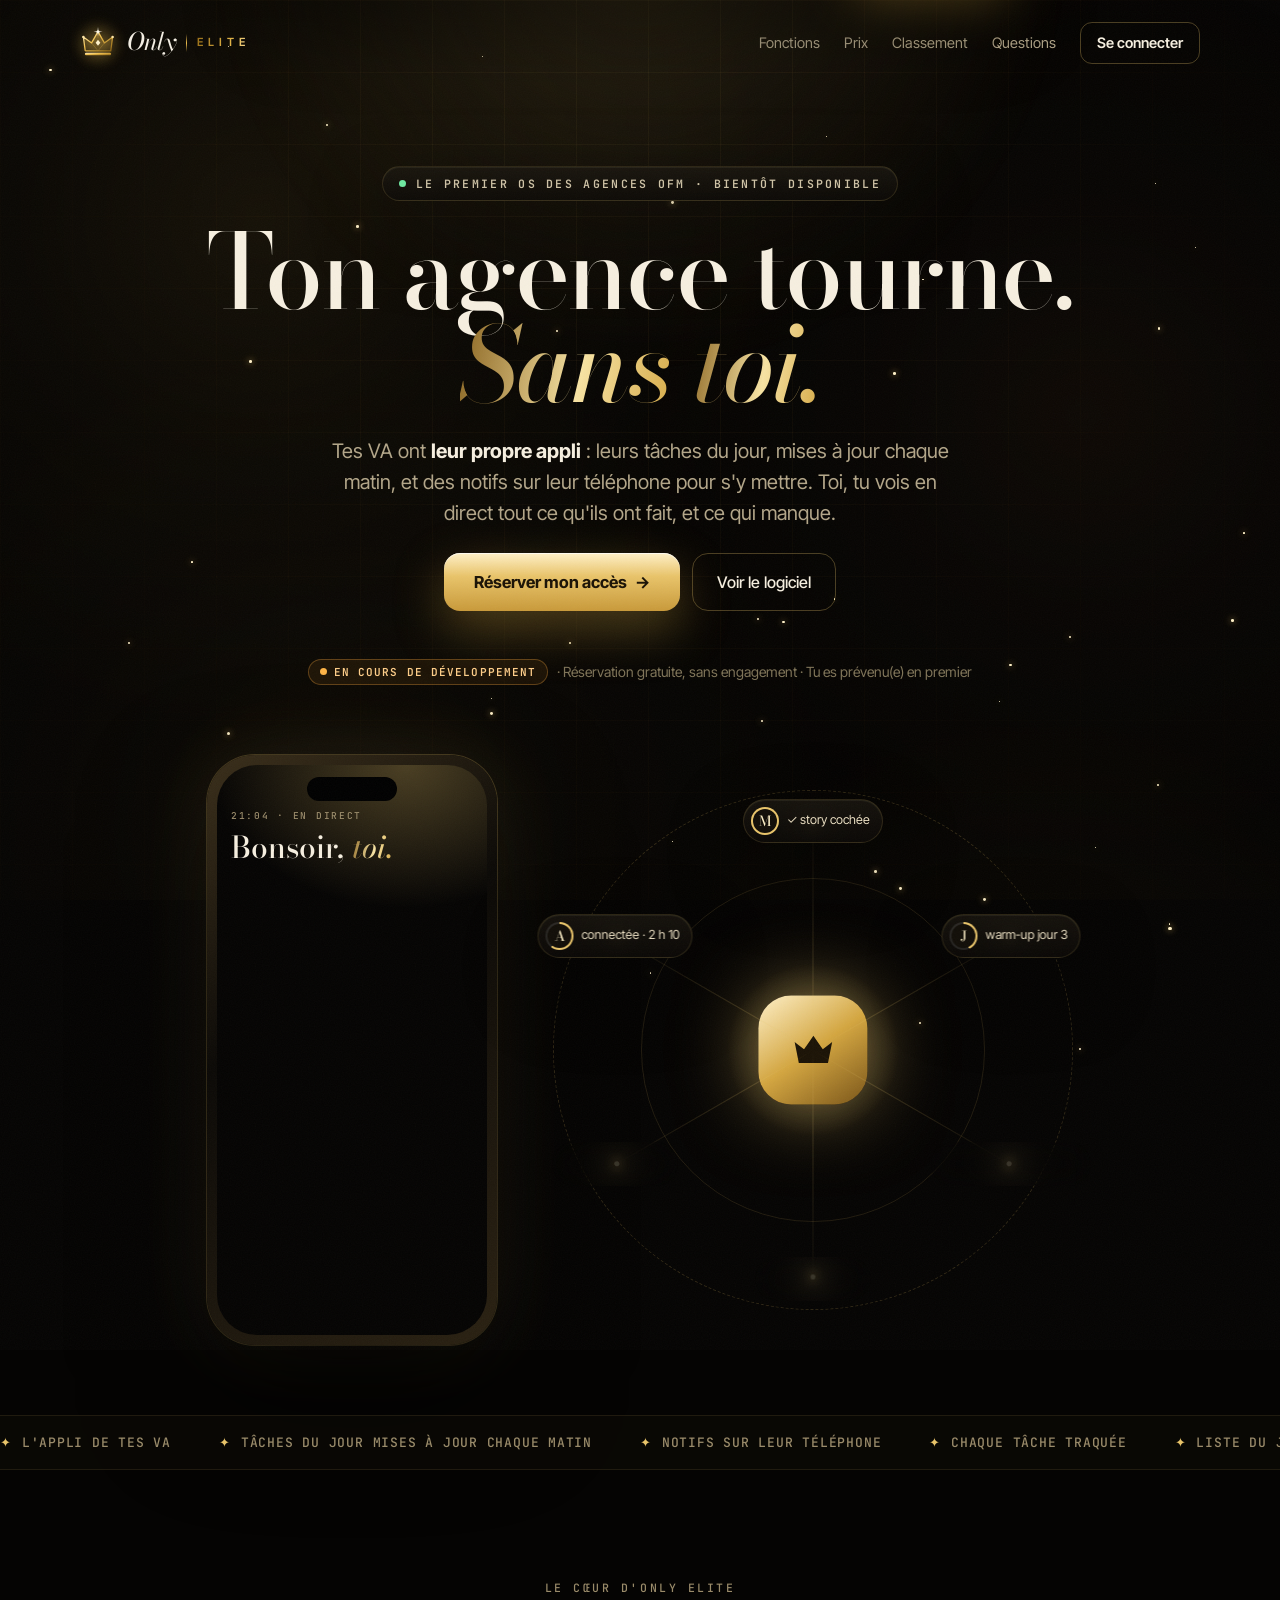
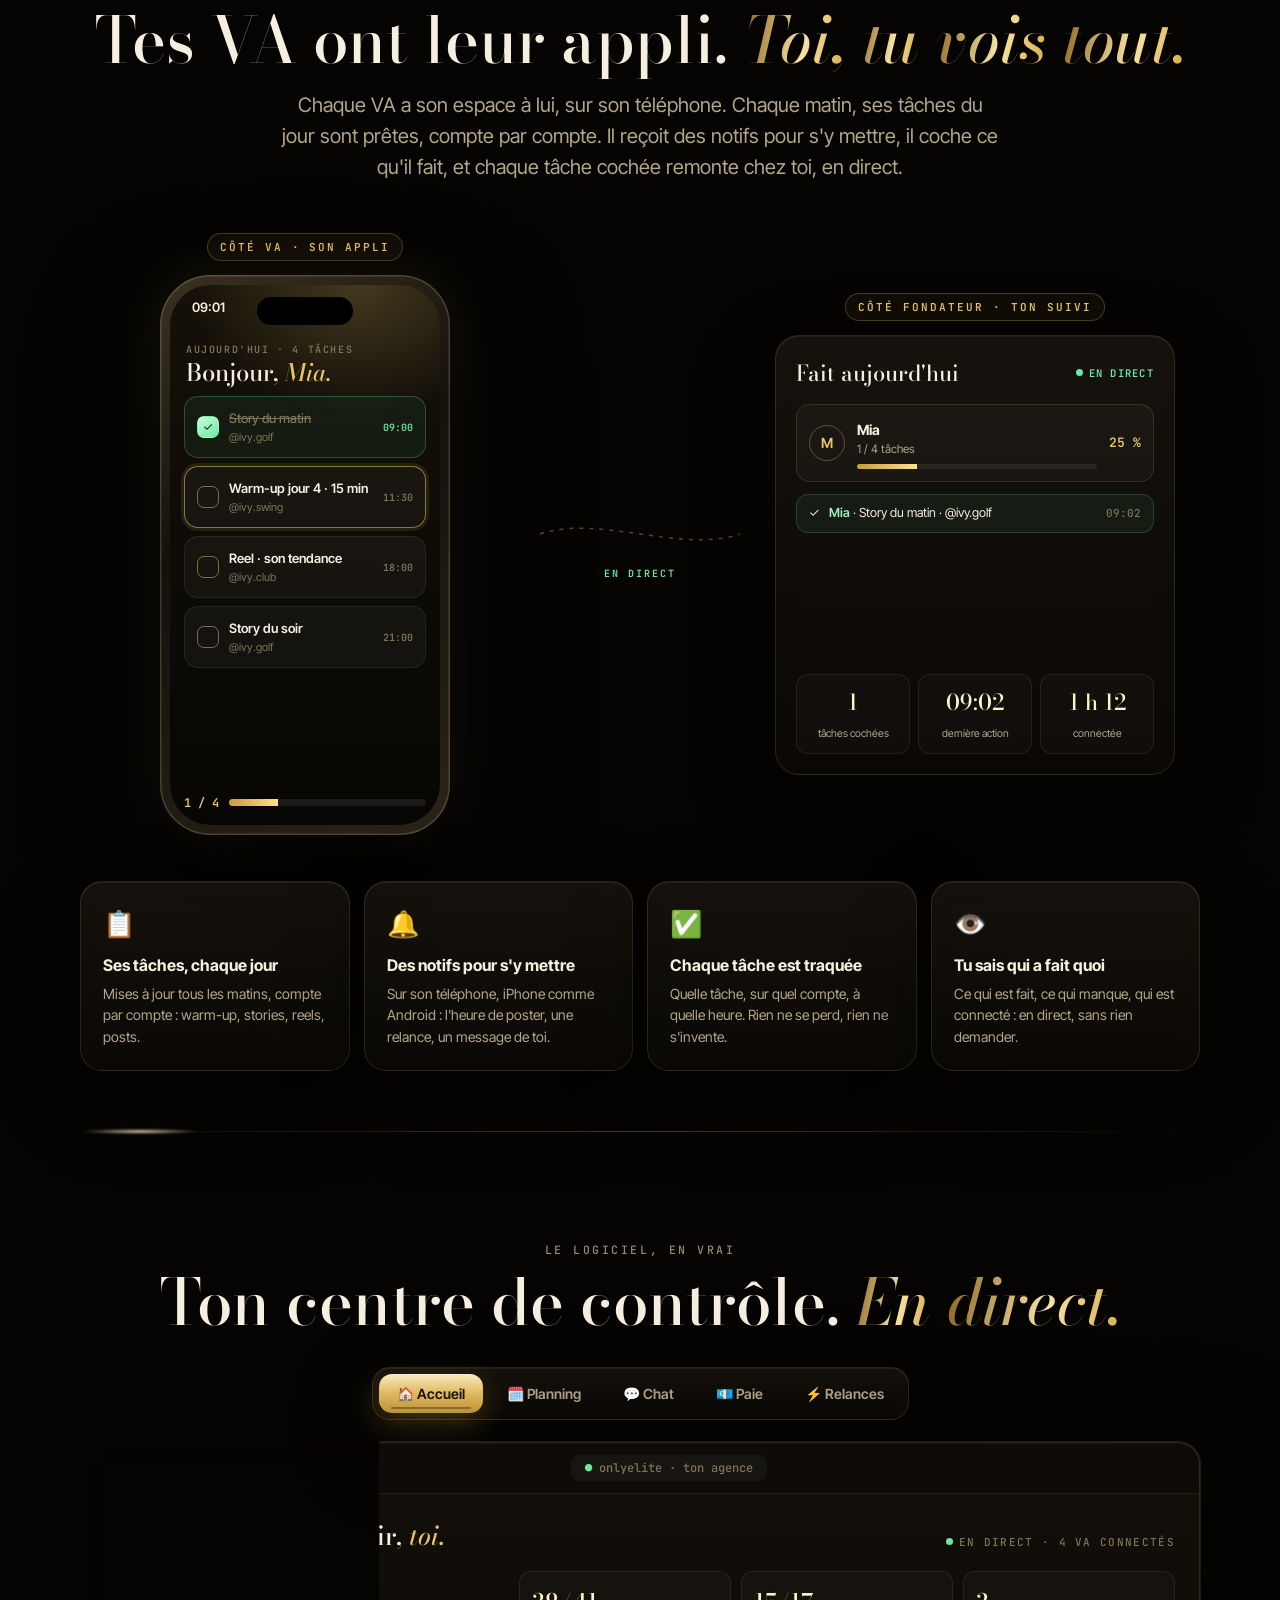
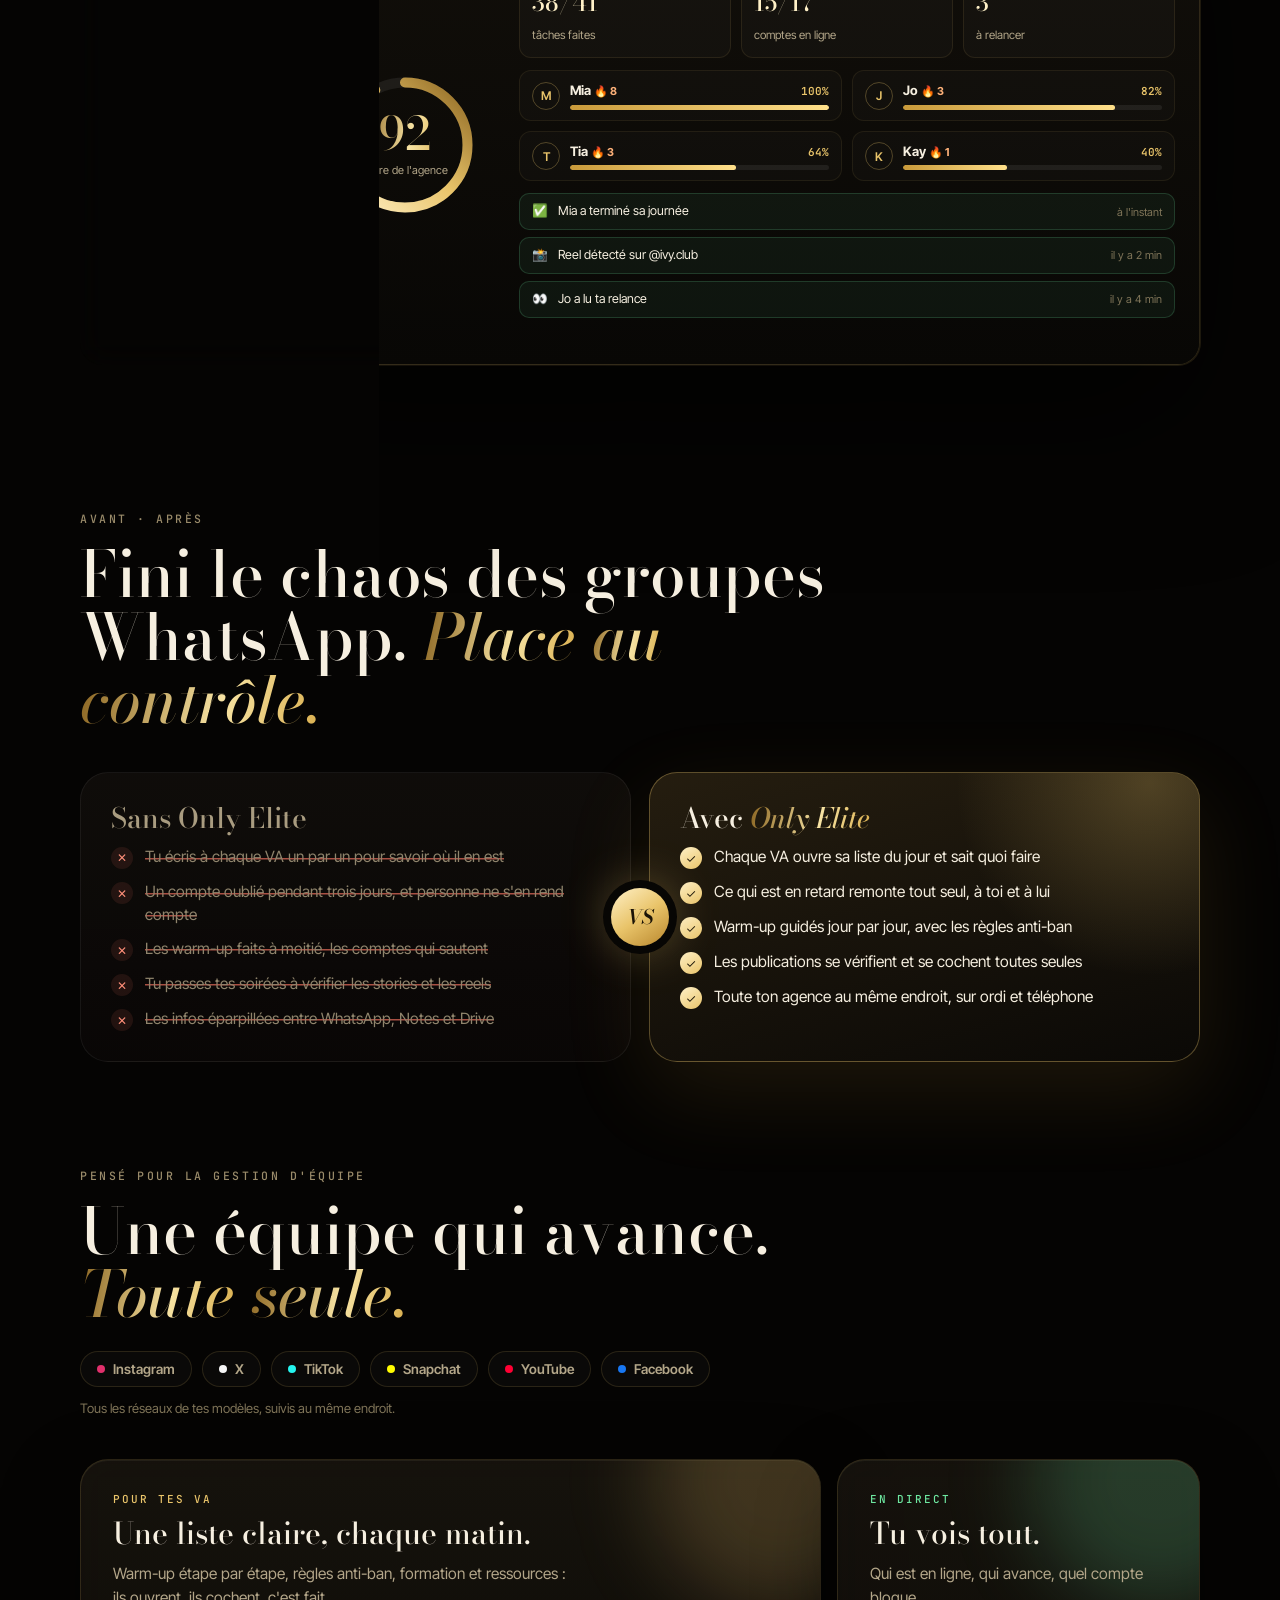
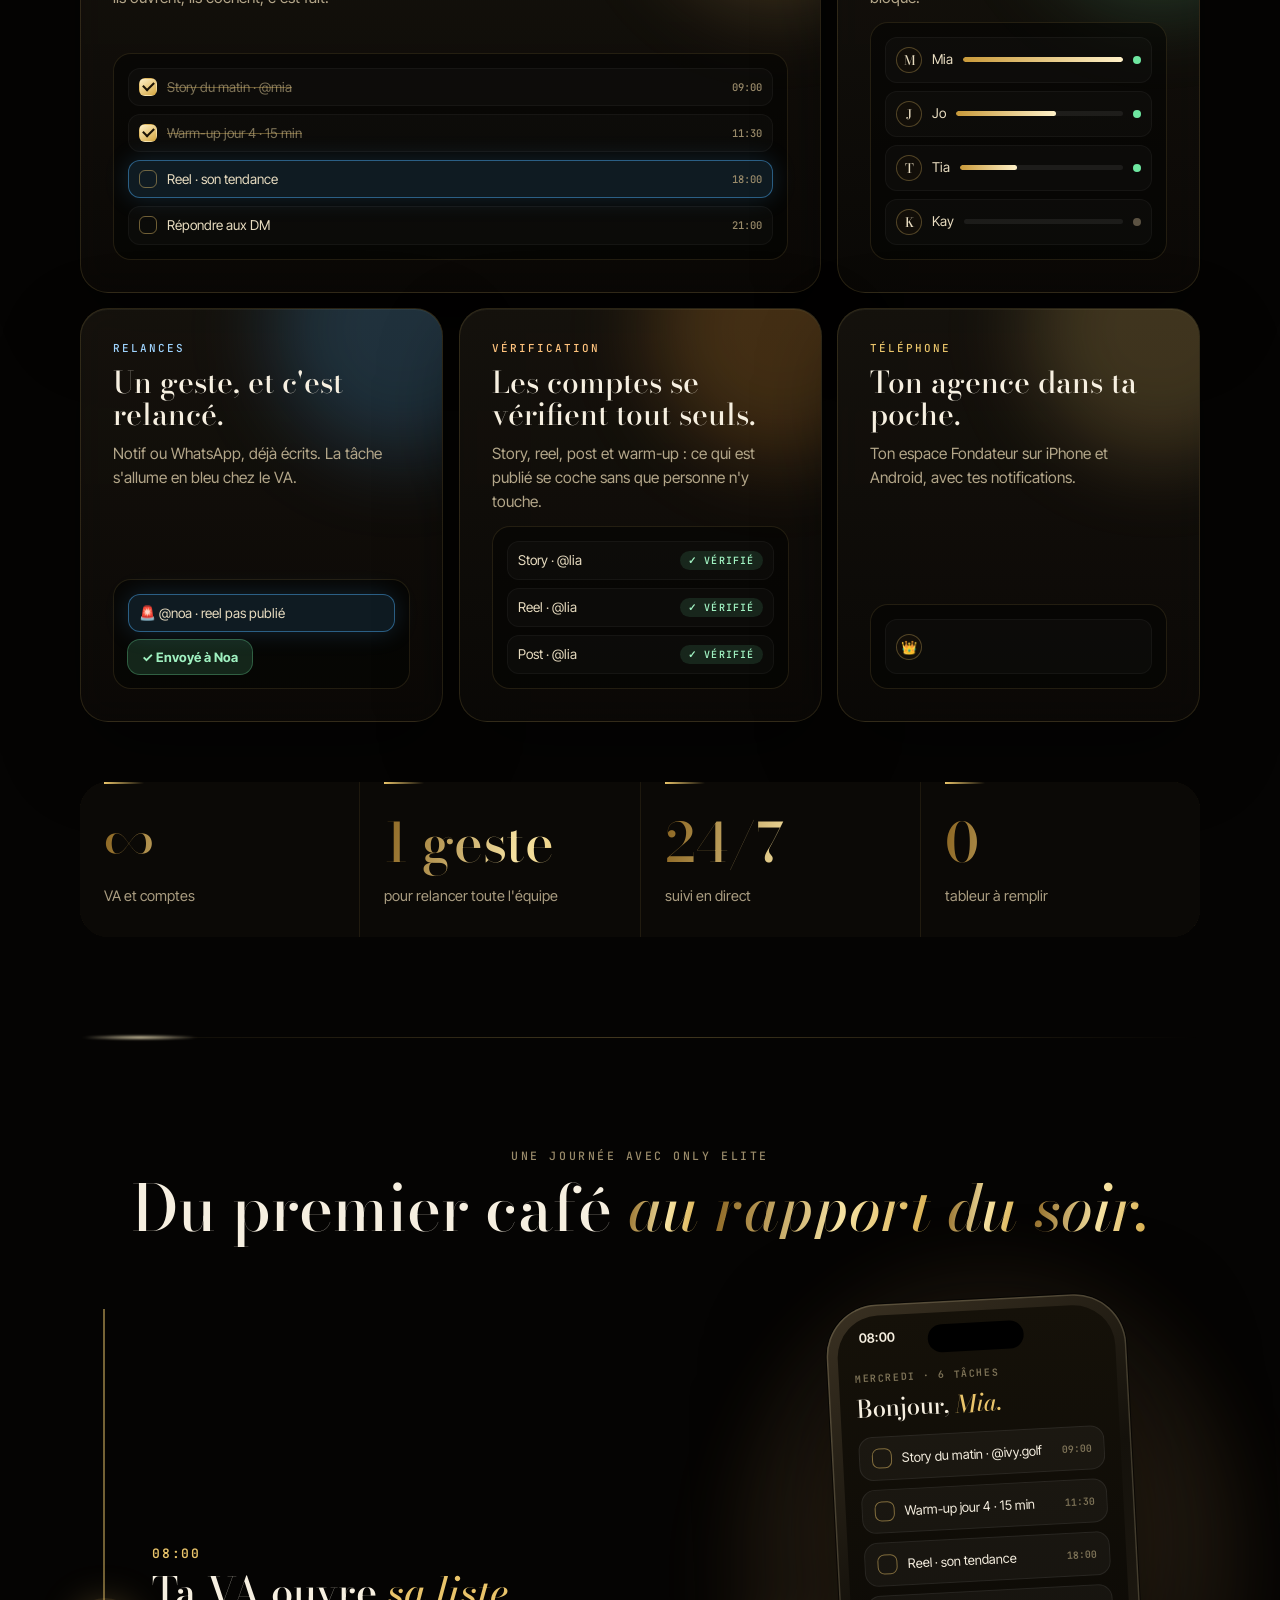
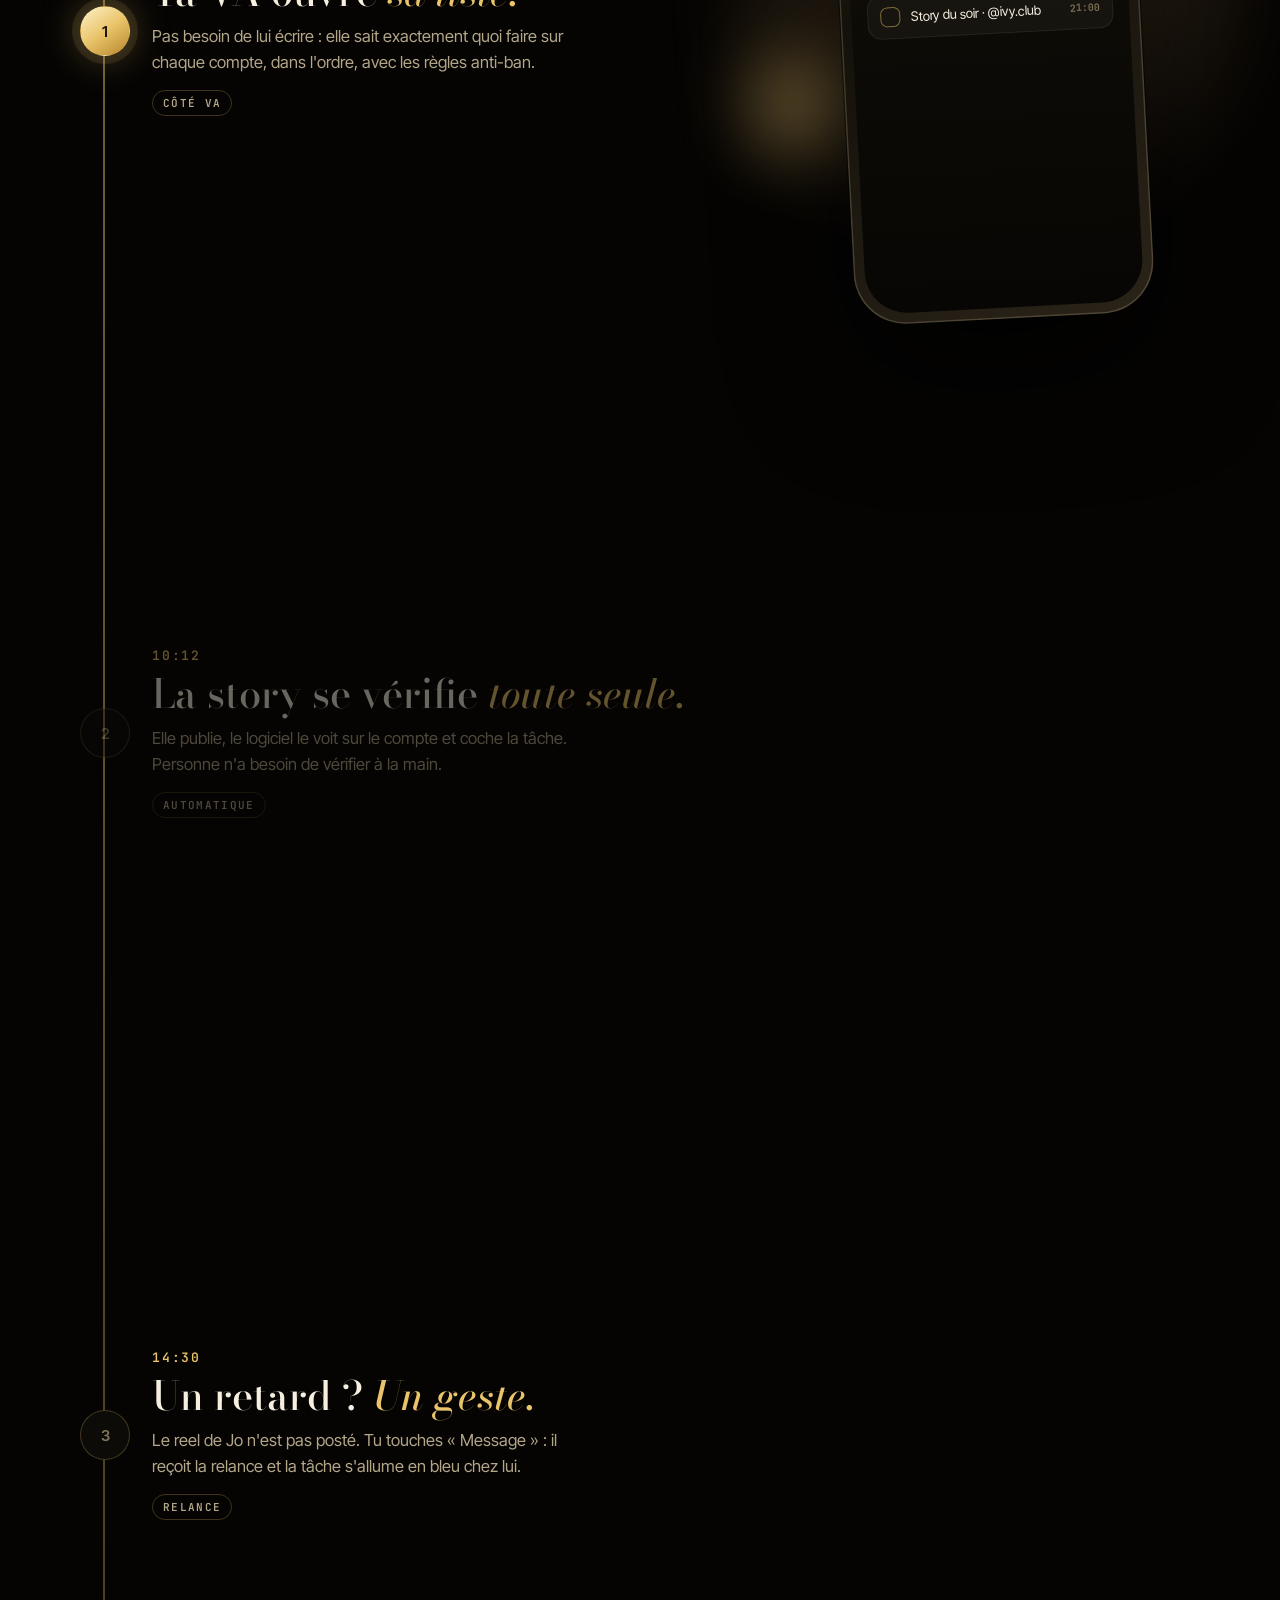
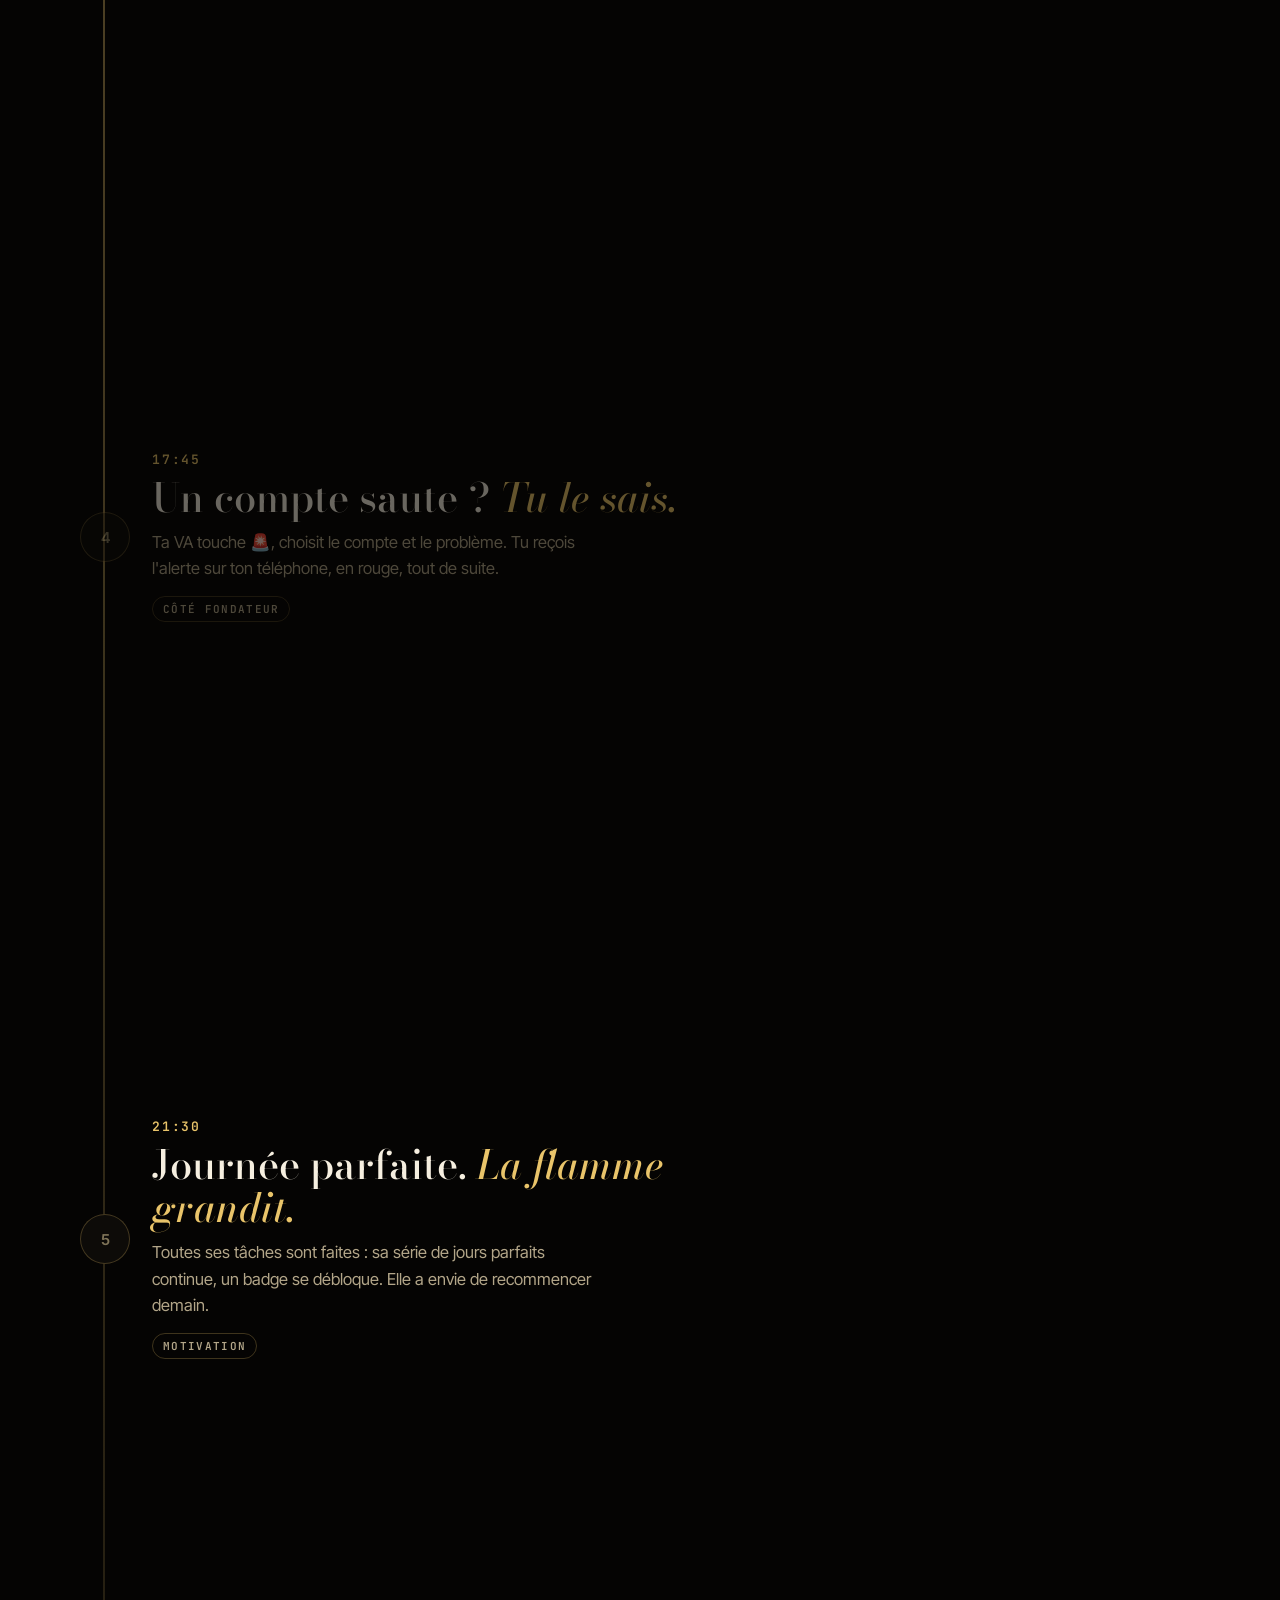
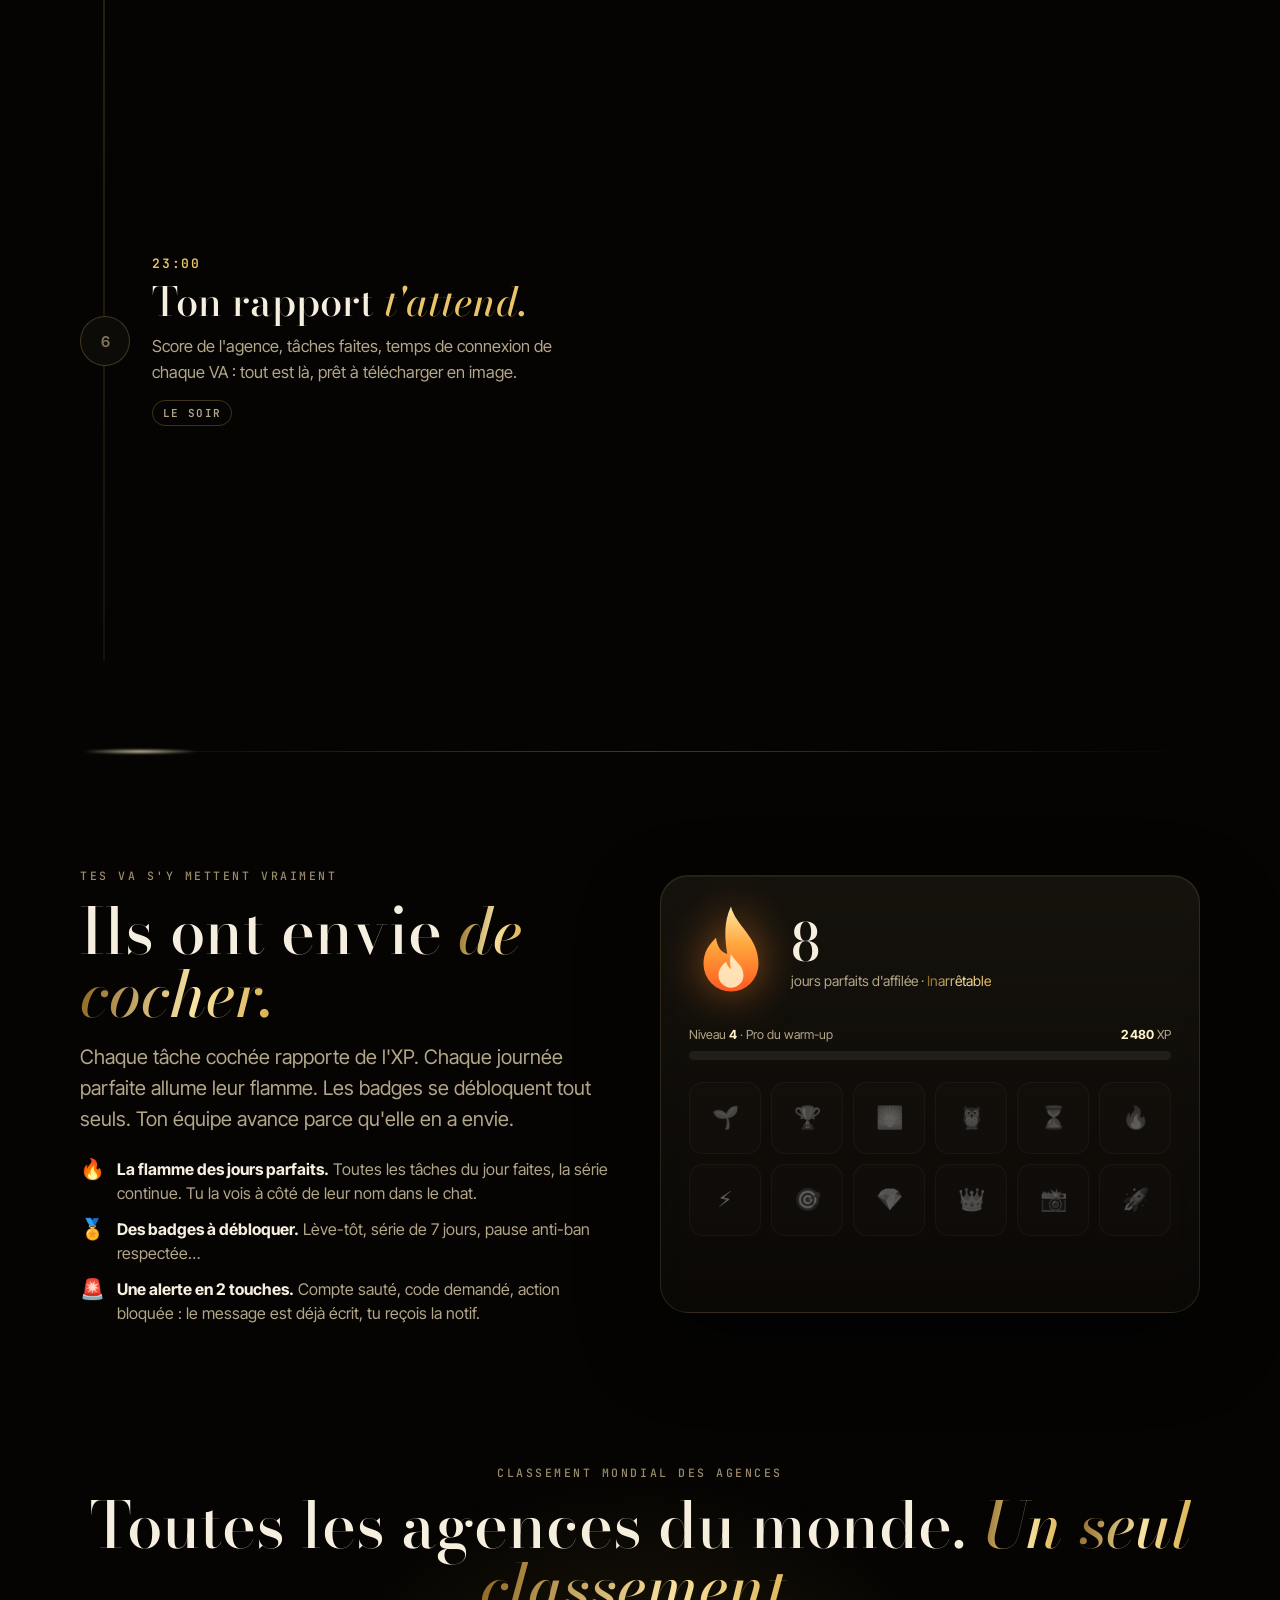
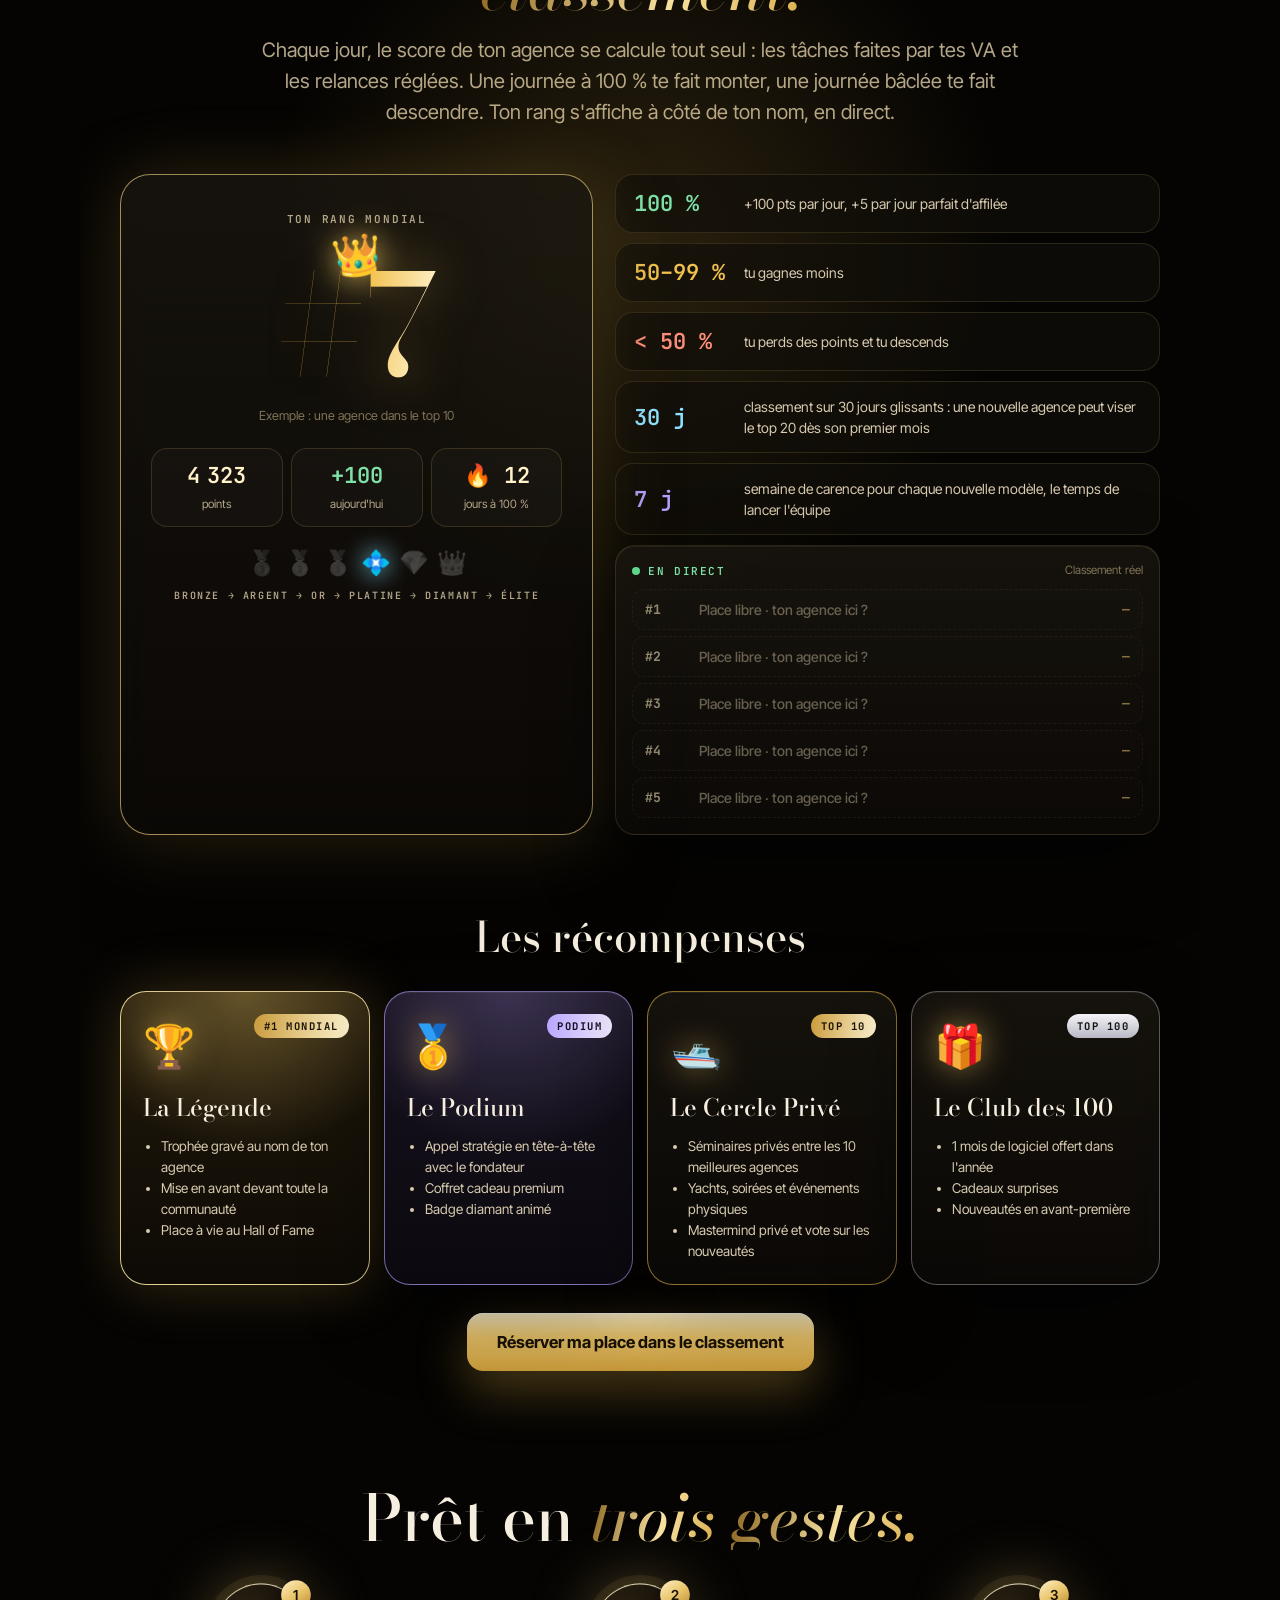
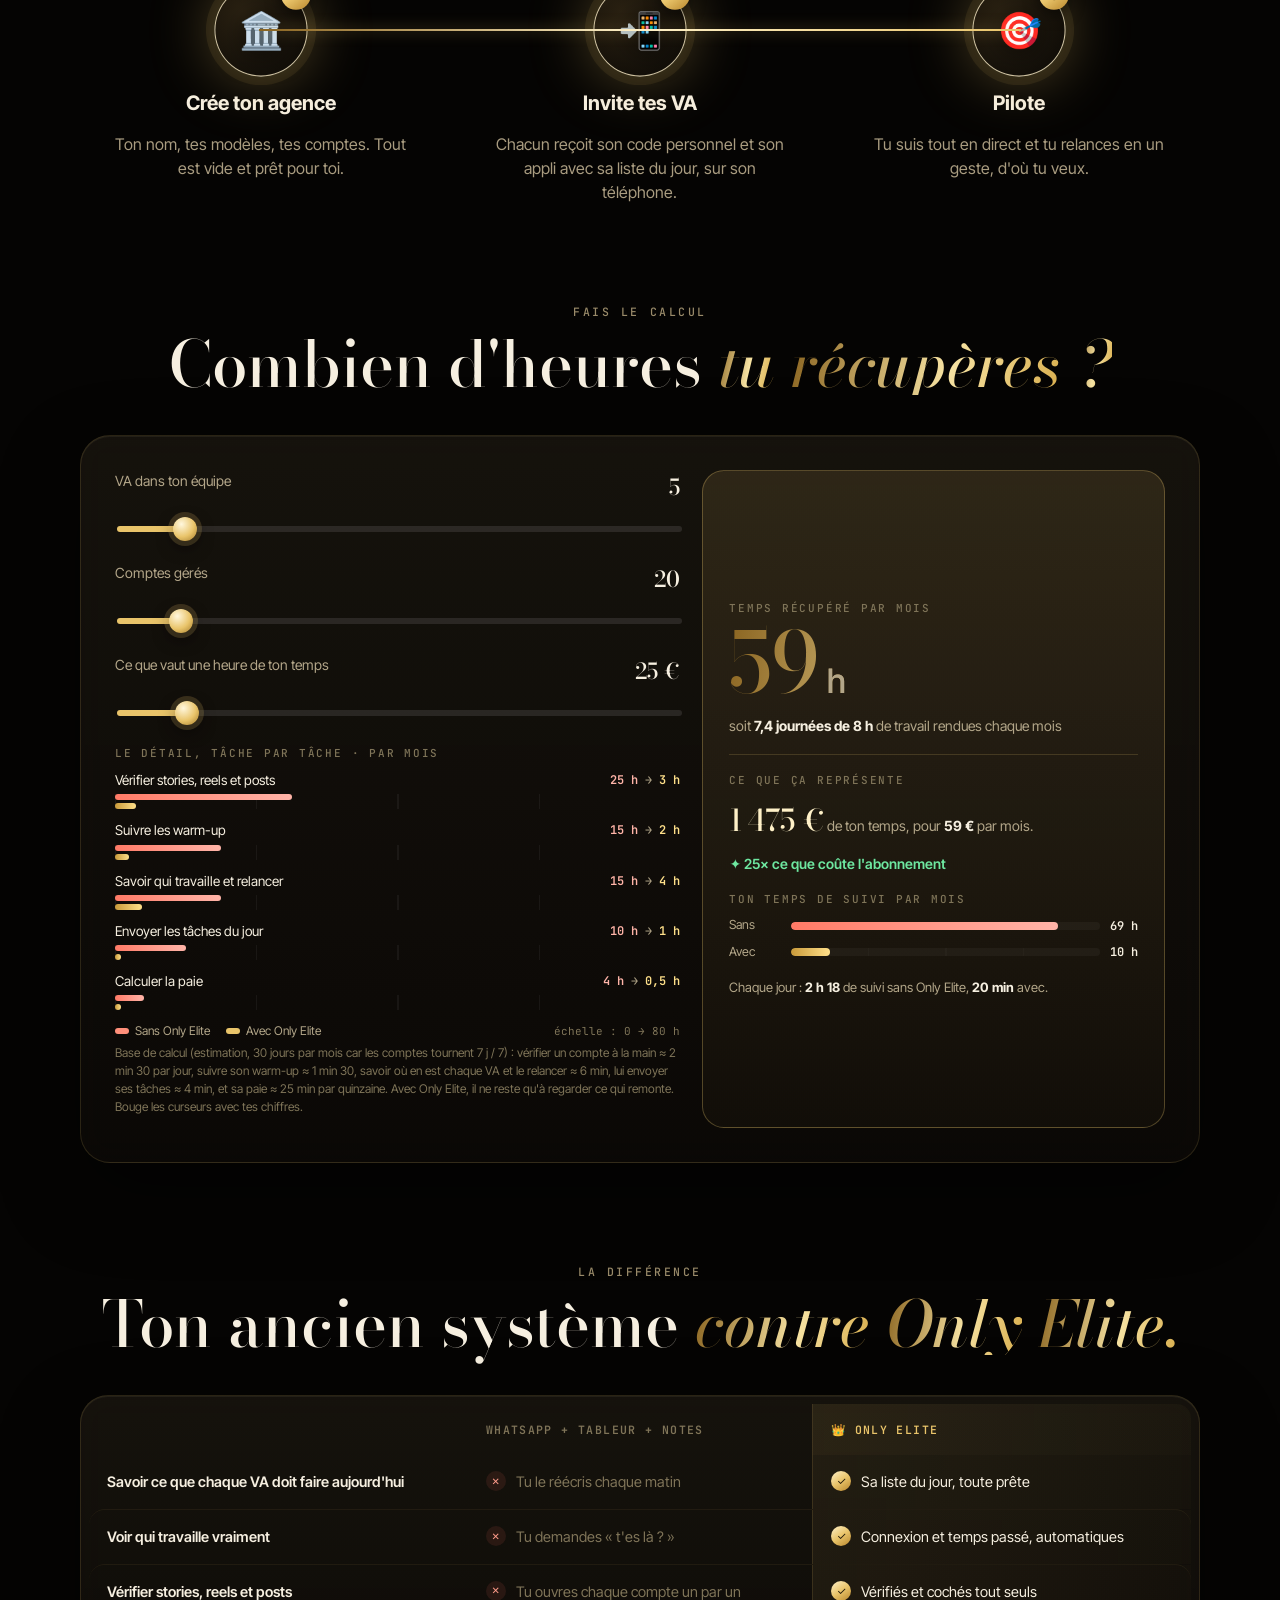
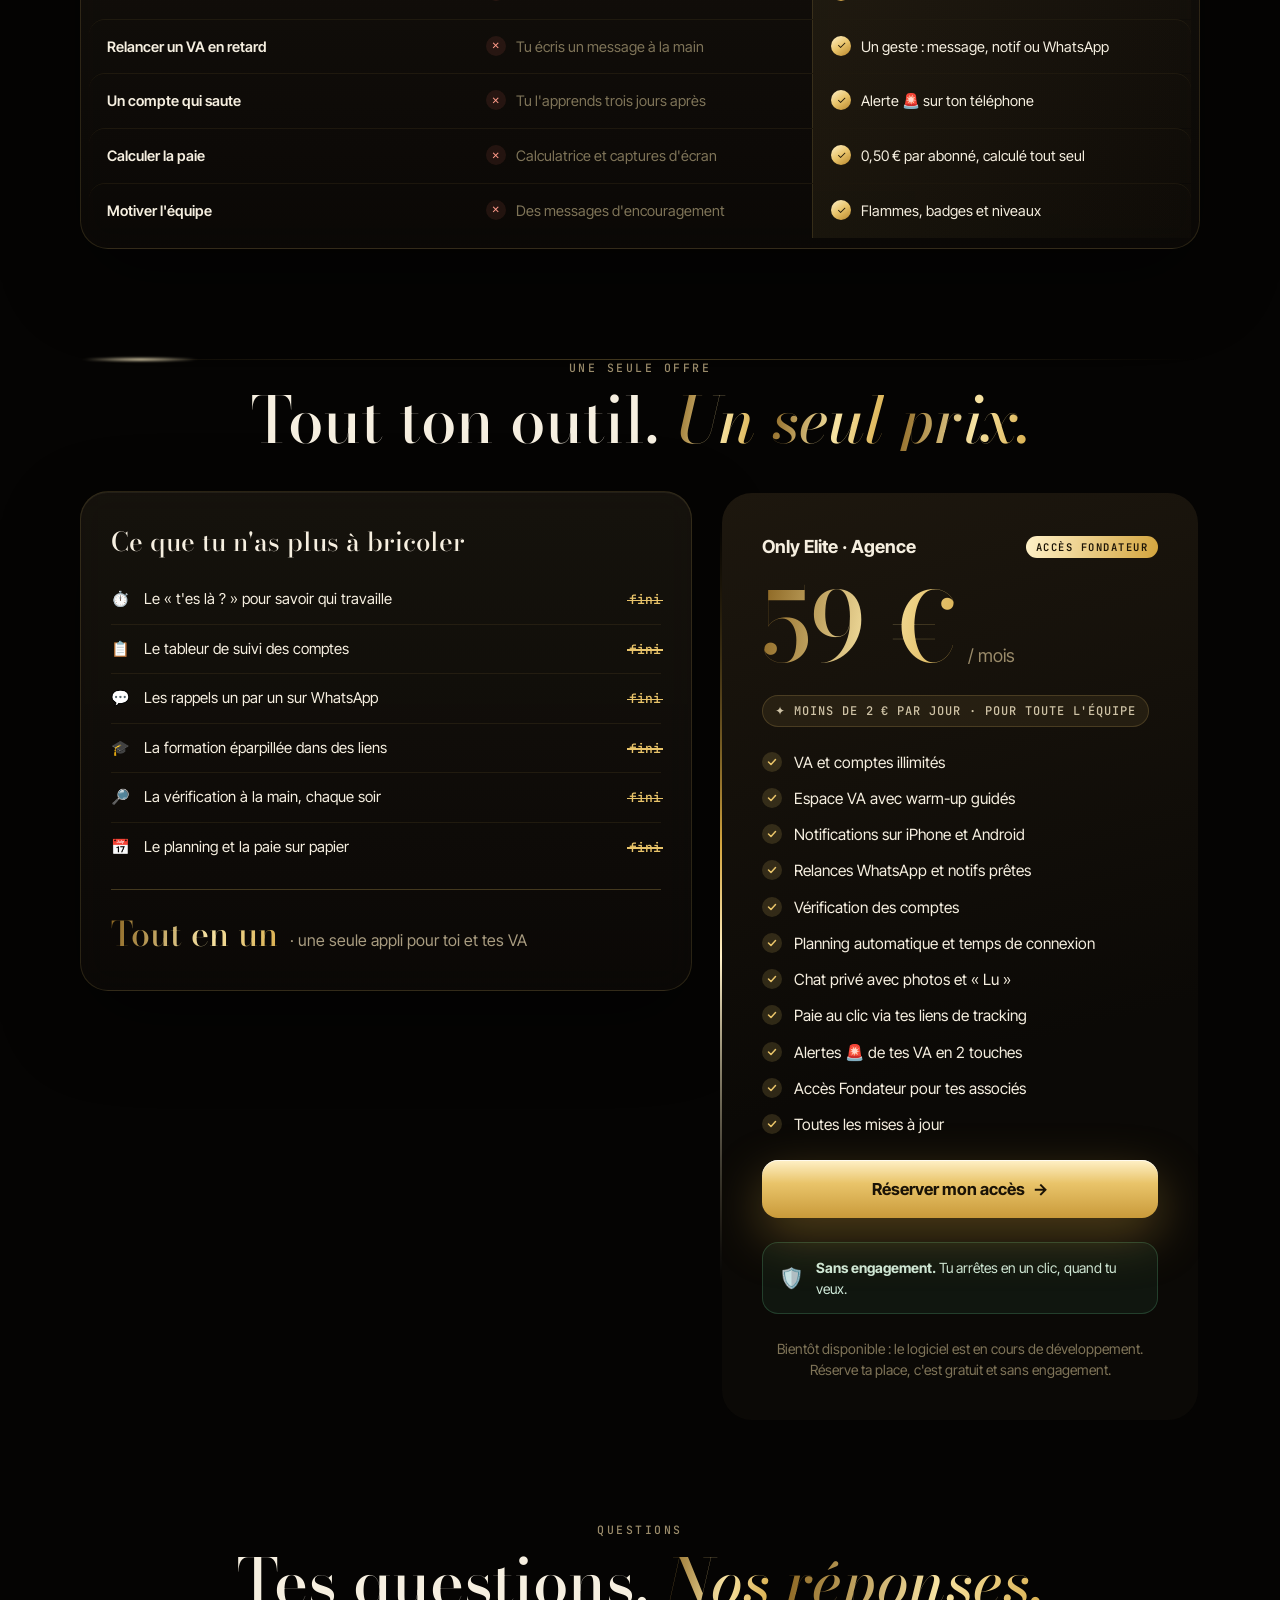
==== index.html @ 4bc07f12 "Site Only Elite : page de vente et page de remerciement Co-Authored-By: Claude Opus 5.5 <noreply@ant" ====
<!doctype html>
<html lang="fr">
<head>
<meta charset="utf-8">
<!-- © 2026 Only Elite. Tous droits réservés. Code, design, textes et concept protégés par le droit d'auteur (art. L111-1 et L122-4 du Code de la propriété intellectuelle). Toute reproduction, copie ou réutilisation, même partielle, est interdite sans autorisation écrite. -->
<meta name="copyright" content="© 2026 Only Elite · Tous droits réservés"><meta name="author" content="Only Elite">
<meta name="viewport" content="width=device-width,initial-scale=1,viewport-fit=cover">
<title>Only Elite · Le logiciel de gestion des agences OFM</title>
<link rel="canonical" href="https://maltablender.github.io/onlyelite/">
<meta name="robots" content="index,follow,max-image-preview:large">
<link rel="icon" href="icon-192.png"><link rel="apple-touch-icon" href="icon-192.png">
<script type="application/ld+json">{"@context":"https://schema.org","@type":"SoftwareApplication","name":"Only Elite","applicationCategory":"BusinessApplication","operatingSystem":"Windows","description":"Le logiciel de gestion des agences OFM : tâches du jour des VA, warm-up guidés, relances, spoofer vidéo avec Upscale IA et classement mondial.","offers":{"@type":"Offer","price":"59","priceCurrency":"EUR"},"url":"https://maltablender.github.io/onlyelite/"}</script>
<meta name="description" content="Only Elite : l'OS des agences OFM. Liste du jour pour tes VA, warm-up guidés, relances en un geste et notifications sur ton téléphone. 59 € par mois.">
<meta name="theme-color" content="#050403">
<meta property="og:type" content="website"><meta property="og:site_name" content="Only Elite">
<meta property="og:title" content="Only Elite · Le logiciel des agences OFM"><meta property="og:description" content="Tes VA savent quoi faire, tu vois tout en direct. 59 € par mois.">
<meta property="og:url" content="https://maltablender.github.io/onlyelite/"><meta property="og:image" content="https://maltablender.github.io/onlyelite/og.jpg"><meta property="og:image:secure_url" content="https://maltablender.github.io/onlyelite/og.jpg"><meta property="og:image:type" content="image/jpeg"><meta property="og:image:width" content="1200"><meta property="og:image:height" content="630"><meta property="og:image:alt" content="Only Elite · Espace VA">
<meta name="twitter:card" content="summary_large_image"><meta name="twitter:image" content="https://maltablender.github.io/onlyelite/og.jpg">

<link rel="icon" href="/icon-192.png">
<link rel="preconnect" href="https://fonts.googleapis.com">
<link href="https://fonts.googleapis.com/css2?family=Bodoni+Moda:ital,opsz,wght@0,6..96,400..800;1,6..96,400..800&family=Inter+Tight:wght@400;500;600;700&family=JetBrains+Mono:wght@500;600&display=swap" rel="stylesheet">
<style>
:root{--ink:#050403;--text:#f6efe0;--muted:#b3a689;--dim:#7f7458;--gold:#e9c46a;--hi:#fff1c8;color-scheme:dark}
*{box-sizing:border-box}
body{margin:0;background:var(--ink);color:var(--text);font:400 16px/1.5 'Inter Tight',system-ui,sans-serif;-webkit-font-smoothing:antialiased;overflow-x:hidden}
a{color:var(--gold)}a:hover{color:var(--hi)}
@keyframes drift{0%{transform:translate(0,0) scale(1)}50%{transform:translate(50px,30px) scale(1.12)}100%{transform:translate(0,0) scale(1)}}
@keyframes spin{to{transform:rotate(360deg)}}@keyframes spinR{to{transform:rotate(-360deg)}}
@keyframes sheen{0%{background-position:-200% 0}100%{background-position:200% 0}}
@keyframes ticker{to{transform:translateX(-50%)}}
@keyframes pulse{0%{box-shadow:0 0 0 0 rgba(110,231,160,.55)}100%{box-shadow:0 0 0 9px rgba(110,231,160,0)}}
@keyframes twinkle{0%,100%{opacity:.15;transform:scale(.6)}50%{opacity:1;transform:scale(1)}}
@keyframes stack{0%,8%{opacity:0;transform:translateY(-20px) scale(.95)}14%,100%{opacity:1;transform:none}}
@keyframes floaty{0%,100%{transform:translateY(0) rotate(-4deg)}50%{transform:translateY(-14px) rotate(-4deg)}}
.gold{background:linear-gradient(100deg,#8a6420 0%,#f7e3a3 30%,#d4a640 55%,#fff4cf 75%,#b8862c 100%);background-size:200% 100%;-webkit-background-clip:text;background-clip:text;color:transparent;animation:sheen 7s linear infinite}
.glass{background:linear-gradient(180deg,rgba(28,24,17,.72),rgba(12,10,7,.8));border:1px solid rgba(233,196,106,.14);box-shadow:inset 0 1px 0 rgba(255,241,200,.06),0 30px 80px rgba(0,0,0,.45);backdrop-filter:blur(16px);-webkit-backdrop-filter:blur(16px)}
.wrap{position:relative;max-width:1160px;margin:0 auto;padding:0 max(20px,env(safe-area-inset-left))}
.bg{position:absolute;inset:0;pointer-events:none;overflow:hidden}
.bg .orb{position:absolute;width:1000px;height:1000px;left:50%;top:-560px;margin-left:-500px;border-radius:50%;background:radial-gradient(circle,rgba(233,196,106,.26),transparent 60%);filter:blur(30px);animation:drift 20s ease-in-out infinite}
.bg .grid{position:absolute;inset:0;height:1100px;background-image:linear-gradient(rgba(233,196,106,.04) 1px,transparent 1px),linear-gradient(90deg,rgba(233,196,106,.04) 1px,transparent 1px);background-size:72px 72px;-webkit-mask-image:radial-gradient(ellipse at 50% 10%,#000 15%,transparent 65%);mask-image:radial-gradient(ellipse at 50% 10%,#000 15%,transparent 65%)}
.bg .orb{opacity:.6}
body::before{content:"";position:fixed;inset:0;z-index:0;pointer-events:none;opacity:.35;background-image:linear-gradient(rgba(233,196,106,.04) 1px,transparent 1px),linear-gradient(90deg,rgba(233,196,106,.04) 1px,transparent 1px);background-size:72px 72px}
.st{position:absolute;border-radius:50%;background:#fff1c8;box-shadow:0 0 6px #e9c46a}
header.top{display:flex;align-items:center;gap:16px;padding:22px 0;flex-wrap:wrap}
.logo{display:flex;align-items:center;gap:10px;text-decoration:none;color:var(--text)}.logo i{width:34px;height:34px;border-radius:11px;display:grid;place-items:center;background:linear-gradient(145deg,#fff1c8,#d4a640 50%,#7a5518)}.logo b{font:500 italic 22px 'Bodoni Moda',serif}
header nav{margin-left:auto;display:flex;gap:24px;align-items:center;font-size:14.5px;flex-wrap:wrap}header nav a{color:var(--muted);text-decoration:none}header nav a.lg{color:var(--text);font-weight:600;padding:9px 16px;border-radius:12px;border:1px solid rgba(233,196,106,.3)}
.cta{display:inline-flex;align-items:center;justify-content:center;min-height:58px;padding:0 30px;border-radius:16px;background:linear-gradient(180deg,#fff1c8,#e9c46a 40%,#c99a3a);color:#1b1306!important;font-weight:700;font-size:16.5px;text-decoration:none;box-shadow:0 18px 50px rgba(212,166,64,.35),inset 0 1px 0 rgba(255,255,255,.7);transition:.2s;border:0;cursor:pointer;font-family:inherit}.cta:hover{filter:brightness(1.07);transform:translateY(-1px)}
.cta.off{filter:grayscale(.5) brightness(.8);cursor:not-allowed}
.ghost{display:inline-flex;align-items:center;min-height:58px;padding:0 24px;border-radius:16px;border:1px solid rgba(233,196,106,.3);color:var(--text);text-decoration:none;font-weight:500}
.hero{display:flex;flex-direction:column;align-items:center;text-align:center;gap:24px;padding:80px 0 30px}
.pill{display:inline-flex;align-items:center;gap:10px;font:600 11.5px 'JetBrains Mono',monospace;letter-spacing:.2em;color:#cfc3a6;padding:9px 16px;border-radius:999px}.pill i{width:7px;height:7px;border-radius:50%;background:#6ee7a0;animation:pulse 1.8s ease-out infinite}
h1{margin:0;max-width:980px;font:500 clamp(54px,9vw,104px)/.9 'Bodoni Moda',serif;letter-spacing:-.025em}h1 em,h2 em{font-style:italic}
.lead{margin:0;max-width:620px;font-size:clamp(17px,2vw,20px);line-height:1.55;color:var(--muted)}
.row{display:flex;gap:12px;flex-wrap:wrap;justify-content:center}.small{font-size:14px;color:var(--dim)}
.show{display:flex;flex-wrap:wrap;align-items:center;justify-content:center;gap:56px;padding:40px 0 70px}
.phone{position:relative;width:290px;height:590px;border-radius:48px;padding:10px;background:linear-gradient(145deg,#3a2e1a,#0b0906 40%,#2a2112);box-shadow:0 50px 120px rgba(0,0,0,.7),0 0 0 1px rgba(233,196,106,.25),0 0 80px rgba(233,196,106,.12);animation:floaty 7s ease-in-out infinite}
.screen{position:relative;height:100%;border-radius:40px;overflow:hidden;background:radial-gradient(300px 220px at 70% 0%,rgba(233,196,106,.3),transparent 65%),#050403;display:flex;flex-direction:column;gap:10px;padding:44px 14px 14px}
.notch{position:absolute;top:12px;left:50%;width:90px;height:24px;margin-left:-45px;border-radius:14px;background:#000}
.screen .k{font:500 9.5px 'JetBrains Mono',monospace;letter-spacing:.18em;color:#9a8b6a}.screen .h{font:500 30px/1 'Bodoni Moda',serif}
.nt{display:flex;gap:8px;align-items:center;padding:9px 10px;border-radius:16px;opacity:0;animation:stack 8s ease infinite}.nt i{width:28px;height:28px;border-radius:8px;flex:none;display:grid;place-items:center;background:#120e08;border:1px solid rgba(233,196,106,.3)}.nt b{display:block;font-size:11.5px}.nt span{font-size:10.5px;color:var(--muted)}
.orbit{position:relative;width:min(520px,90vw);aspect-ratio:1}
.orbit .r1{position:absolute;inset:0;border-radius:50%;border:1px dashed rgba(233,196,106,.18)}.orbit .r2{position:absolute;inset:17%;border-radius:50%;border:1px solid rgba(233,196,106,.12)}.orbit .r3{position:absolute;inset:33%;border-radius:50%;background:radial-gradient(circle,rgba(233,196,106,.35),transparent 70%)}
.orbit .core{position:absolute;left:50%;top:50%;width:21%;aspect-ratio:1;transform:translate(-50%,-50%);border-radius:30%;display:grid;place-items:center;background:linear-gradient(145deg,#fff1c8,#d4a640 50%,#7a5518);box-shadow:0 0 80px rgba(233,196,106,.55)}
.orbit .rot{position:absolute;inset:0;animation:spin 70s linear infinite}
.orbit .nd{position:absolute;transform:translate(-50%,-50%)}.orbit .nd>div{animation:spinR 70s linear infinite}
.chipv{display:flex;align-items:center;gap:8px;padding:7px 12px 7px 7px;border-radius:999px;white-space:nowrap;font-size:12.5px;color:#e8dcc0}.chipv u{text-decoration:none;width:28px;height:28px;border-radius:50%;padding:2px;display:block}.chipv u span{width:100%;height:100%;border-radius:50%;display:grid;place-items:center;background:#120e08;font:500 14px 'Bodoni Moda',serif;color:#fff1c8}
.tick{position:relative;overflow:hidden;border-top:1px solid rgba(233,196,106,.1);border-bottom:1px solid rgba(233,196,106,.1);background:rgba(12,10,7,.7);padding:18px 0}.tick>div{display:flex;gap:48px;width:max-content;animation:ticker 40s linear infinite;font:500 13px 'JetBrains Mono',monospace;letter-spacing:.06em;color:#9a8b6a}.tick b{color:var(--gold);font-weight:500;margin-right:10px}
section.blk{padding:100px 0}
.eb{font:500 11.5px 'JetBrains Mono',monospace;letter-spacing:.22em;color:#9a8b6a}
h2{margin:0;font:500 clamp(40px,5.6vw,64px)/.98 'Bodoni Moda',serif}
.bento{display:grid;grid-template-columns:repeat(6,minmax(0,1fr));gap:16px;margin-top:40px}
.bento article{position:relative;overflow:hidden;border-radius:28px;padding:32px;display:flex;flex-direction:column;gap:12px;min-height:240px}
.bento .glow{position:absolute;width:260px;height:260px;right:-90px;top:-110px;border-radius:50%;filter:blur(40px)}
.bento span{position:relative;font:500 11px 'JetBrains Mono',monospace;letter-spacing:.18em}.bento h3{position:relative;margin:0;font:500 30px/1.05 'Bodoni Moda',serif}.bento p{position:relative;margin:0;color:var(--muted);font-size:15.5px;line-height:1.55;max-width:460px}
.s4{grid-column:span 4}.s2{grid-column:span 2}
@media (max-width:860px){.bento{grid-template-columns:1fr}.s4,.s2{grid-column:auto}}
.how{position:relative;display:grid;grid-template-columns:repeat(3,minmax(0,1fr));gap:18px;margin-top:36px}.how::before{content:"";position:absolute;left:16%;right:16%;top:44px;height:1px;background:linear-gradient(90deg,transparent,rgba(233,196,106,.6),transparent)}
.how div{position:relative;display:flex;flex-direction:column;align-items:center;text-align:center;gap:14px;padding:0 12px}.how u{text-decoration:none;width:88px;height:88px;border-radius:50%;display:grid;place-items:center;background:radial-gradient(circle at 30% 30%,#2a2112,#0b0906);border:1px solid rgba(233,196,106,.35);box-shadow:0 0 40px rgba(233,196,106,.18);font:500 38px 'Bodoni Moda',serif}.how h3{margin:0;font-size:20px}.how p{margin:0;color:#a99c80;max-width:300px}
@media (max-width:760px){.how{grid-template-columns:1fr}.how::before{display:none}}
.price{position:relative;width:100%;max-width:480px;border-radius:32px;padding:2px;overflow:hidden;margin:30px auto 0}.price .sp{position:absolute;left:50%;top:50%;width:900px;height:900px;margin:-450px 0 0 -450px;background:conic-gradient(from 0deg,transparent 0 60%,#fff1c8 75%,#d4a640 82%,transparent 92%);animation:spin 5s linear infinite}
.price>div:last-child{position:relative;border-radius:30px;padding:40px;background:linear-gradient(165deg,#1d170e,#0b0906 60%);display:flex;flex-direction:column;gap:24px}
.badge{margin-left:auto;font:600 10.5px 'JetBrains Mono',monospace;letter-spacing:.14em;color:#1b1306;background:linear-gradient(100deg,#fff1c8,#d4a640 50%,#fff1c8);background-size:200% 100%;animation:sheen 5s linear infinite;padding:4px 10px;border-radius:999px}
.amt{display:flex;align-items:baseline;gap:10px}.amt b{font:500 96px/.9 'Bodoni Moda',serif}.amt span{color:#9a8b6a;font-size:18px}
ul.inc{list-style:none;margin:0;padding:0;display:flex;flex-direction:column;gap:13px}ul.inc li{display:flex;gap:12px;align-items:flex-start;font-size:15.5px}ul.inc i{width:20px;height:20px;border-radius:50%;flex:none;display:grid;place-items:center;background:rgba(233,196,106,.16);margin-top:1px}
.faq{max-width:780px;margin:0 auto}.faq div{padding:24px 0;border-top:1px solid rgba(233,196,106,.12)}.faq h3{margin:0 0 8px;font-size:18px}.faq p{margin:0;color:#a99c80;line-height:1.6}
.final{position:relative;overflow:hidden;border-radius:36px;padding:70px 28px;display:flex;flex-direction:column;align-items:center;text-align:center;gap:22px;margin-bottom:60px}.final .o{position:absolute;width:700px;height:700px;left:50%;top:-420px;margin-left:-350px;border-radius:50%;background:radial-gradient(circle,rgba(233,196,106,.3),transparent 62%)}.final>*{position:relative}
footer{display:flex;flex-wrap:wrap;gap:18px;align-items:center;padding:28px 0 44px;border-top:1px solid rgba(233,196,106,.1);font-size:13.5px;color:var(--dim)}footer a{color:var(--dim);text-decoration:none}footer .r{margin-left:auto}
.center{text-align:center}

/* ===== v2 : sections qui donnent envie ===== */
#silk{display:none!important}
body>div{position:relative;z-index:1}
.vs{display:grid;grid-template-columns:repeat(2,minmax(0,1fr));gap:18px;margin-top:40px}
.vs article{border-radius:28px;padding:30px;display:flex;flex-direction:column;gap:14px}
.vs .bad{background:linear-gradient(180deg,rgba(20,16,14,.7),rgba(10,8,7,.8));border:1px solid rgba(255,255,255,.06)}
.vs .good{position:relative;overflow:hidden;border:1px solid rgba(233,196,106,.35);background:linear-gradient(165deg,rgba(43,34,18,.85),rgba(12,10,7,.9));box-shadow:0 30px 90px rgba(212,166,64,.12)}
.vs .good::before{content:"";position:absolute;width:420px;height:420px;right:-160px;top:-200px;border-radius:50%;background:radial-gradient(circle,rgba(233,196,106,.25),transparent 65%)}
.vs h3{position:relative;margin:0;font:500 28px/1.05 'Bodoni Moda',serif}.vs .bad h3{color:#a99c80}
.vs ul{position:relative;list-style:none;margin:0;padding:0;display:flex;flex-direction:column;gap:12px}
.vs li{display:flex;gap:12px;align-items:flex-start;font-size:15.5px;line-height:1.45}.vs .bad li{color:#8f846c}.vs .bad li s{text-decoration-color:rgba(255,120,100,.45)}
.vs li i{flex:none;width:22px;height:22px;border-radius:50%;display:grid;place-items:center;margin-top:1px;font-style:normal;font-size:12px}
.vs .bad li i{background:rgba(255,120,100,.1);color:#ff8f7a}.vs .good li i{background:rgba(233,196,106,.18);color:#fff1c8}
@media (max-width:760px){.vs{grid-template-columns:1fr}}
/* mini interfaces vivantes dans la grille */
.ui{position:relative;margin-top:auto;border-radius:18px;padding:14px;background:rgba(5,4,3,.55);border:1px solid rgba(233,196,106,.12);display:flex;flex-direction:column;gap:8px;font-size:13px}
.ui .ln{display:flex;align-items:center;gap:10px;padding:9px 10px;border-radius:12px;background:rgba(255,255,255,.025);border:1px solid rgba(255,255,255,.04)}
.ui .ck{flex:none;width:18px;height:18px;border-radius:6px;border:1.5px solid rgba(233,196,106,.45);display:grid;place-items:center}
.ui .ck::after{content:"";width:9px;height:5px;border-left:2px solid #1b1306;border-bottom:2px solid #1b1306;transform:rotate(-45deg) translate(1px,-1px);opacity:0}
.ui .ln.on .ck{background:linear-gradient(145deg,#fff1c8,#d4a640);border-color:transparent}.ui .ln.on .ck::after{opacity:1}
.ui .ln.on span{color:#7f7458;text-decoration:line-through;text-decoration-color:rgba(233,196,106,.4)}
.ui .ln.hl{background:rgba(79,179,255,.12);border-color:rgba(79,179,255,.45);box-shadow:0 0 24px rgba(79,179,255,.18)}
.ui .ln .t{margin-left:auto;font:500 10.5px 'JetBrains Mono',monospace;color:#9a8b6a}
.ui .dot{flex:none;width:8px;height:8px;border-radius:50%;background:#6ee7a0;animation:pulse 1.8s ease-out infinite}.ui .dot.off{background:#5b5242;animation:none}
.ui .av{flex:none;width:26px;height:26px;border-radius:50%;display:grid;place-items:center;background:#120e08;border:1px solid rgba(233,196,106,.3);font:500 13px 'Bodoni Moda',serif;color:#fff1c8}
.ui .bar{flex:1;height:5px;border-radius:9px;background:rgba(255,255,255,.07);overflow:hidden}.ui .bar b{display:block;height:100%;border-radius:9px;background:linear-gradient(90deg,#c99a3a,#fff1c8);transition:width 1.2s cubic-bezier(.2,.8,.2,1)}
.ui .btnx{align-self:flex-start;display:inline-flex;align-items:center;gap:8px;padding:9px 14px;border-radius:12px;font-weight:700;font-size:13px;color:#1b1306;background:linear-gradient(180deg,#fff1c8,#e9c46a 45%,#c99a3a);transition:.3s}
.ui .btnx.sent{background:rgba(110,231,160,.14);color:#9ff0c0;box-shadow:0 0 0 1px rgba(110,231,160,.4)}
.ui .tag{font:600 10px 'JetBrains Mono',monospace;letter-spacing:.12em;padding:3px 8px;border-radius:999px}
.ui .tag.ok{background:rgba(110,231,160,.12);color:#9ff0c0}.ui .tag.wait{background:rgba(255,255,255,.05);color:#9a8b6a}
.nums{display:grid;grid-template-columns:repeat(4,minmax(0,1fr));gap:1px;margin-top:60px;border-radius:28px;overflow:hidden;background:rgba(233,196,106,.12)}
.nums div{padding:30px 24px;background:#0b0906;display:flex;flex-direction:column;gap:6px}.nums b{font:500 54px/1.15 'Bodoni Moda',serif;padding-bottom:.08em;display:inline-block}.nums span{color:#a99c80;font-size:14.5px}
@media (max-width:760px){.nums{grid-template-columns:repeat(2,minmax(0,1fr))}.nums b{font-size:42px}}
.pz{display:grid;grid-template-columns:minmax(0,1.05fr) minmax(0,480px);gap:28px;align-items:center;margin-top:40px}
.pz .price{margin:0}
.stack{border-radius:28px;padding:30px;display:flex;flex-direction:column;gap:4px}
.stack h3{margin:0 0 10px;font:500 26px 'Bodoni Moda',serif}
.stack .r{display:flex;align-items:center;gap:14px;padding:13px 0;border-top:1px solid rgba(233,196,106,.08);font-size:15px}.stack .r:first-of-type{border-top:0}
.stack .r em{font-style:normal;margin-left:auto;font:500 13px 'JetBrains Mono',monospace;color:#7f7458;text-decoration:line-through}
.stack .tot{display:flex;align-items:baseline;gap:12px;margin-top:14px;padding-top:18px;border-top:1px solid rgba(233,196,106,.25)}.stack .tot b{font:500 34px 'Bodoni Moda',serif}.stack .tot span{color:#a99c80}
.perday{display:inline-flex;align-items:center;gap:8px;font:500 12px 'JetBrains Mono',monospace;letter-spacing:.08em;color:#cfc3a6;padding:7px 12px;border-radius:999px;background:rgba(233,196,106,.08);border:1px solid rgba(233,196,106,.18);align-self:flex-start}
.guar{display:flex;gap:12px;align-items:center;padding:14px 16px;border-radius:16px;background:rgba(110,231,160,.06);border:1px solid rgba(110,231,160,.2);font-size:14px;color:#cfe9d8}.guar u{text-decoration:none;font-size:20px}
@media (max-width:900px){.pz{grid-template-columns:1fr}.pz .price{margin:0 auto}}
.faq details{border-top:1px solid rgba(233,196,106,.12);padding:22px 0}.faq summary{cursor:pointer;list-style:none;display:flex;align-items:center;gap:14px;font-size:18px;font-weight:600}
.faq summary::-webkit-details-marker{display:none}.faq summary::after{content:"+";margin-left:auto;font:400 26px 'Bodoni Moda',serif;color:var(--gold);transition:.3s}
.faq details[open] summary::after{transform:rotate(45deg)}.faq details p{margin:12px 0 0;color:#a99c80;line-height:1.6;max-width:640px}
.final{background:linear-gradient(165deg,rgba(43,34,18,.7),rgba(10,8,6,.85))!important}
.final .sp2{position:absolute;inset:0;border-radius:inherit;padding:1px;background:conic-gradient(from var(--a,0deg),transparent 0 70%,rgba(255,241,200,.7) 80%,transparent 90%);-webkit-mask:linear-gradient(#000 0 0) content-box,linear-gradient(#000 0 0);-webkit-mask-composite:xor;mask:linear-gradient(#000 0 0) content-box exclude,linear-gradient(#000 0 0);animation:aSpin 8s linear infinite}
@property --a{syntax:'<angle>';inherits:false;initial-value:0deg}@keyframes aSpin{to{--a:360deg}}
.rv{opacity:0;transform:translateY(26px);transition:opacity .9s cubic-bezier(.2,.8,.2,1),transform .9s cubic-bezier(.2,.8,.2,1)}.rv.in{opacity:1;transform:none}
@media (prefers-reduced-motion:reduce){.rv{opacity:1;transform:none}}
/* ===== v3 : aperçu du logiciel, VA, calculateur, finitions ===== */
.x-prog{position:fixed;left:0;top:0;height:2px;width:100%;transform-origin:0 50%;transform:scaleX(0);background:linear-gradient(90deg,#8a6420,#fff1c8,#d4a640);z-index:60;pointer-events:none}
.x-bar{position:fixed;left:50%;top:12px;z-index:50;transform:translate(-50%,-90px);transition:transform .5s cubic-bezier(.2,.8,.2,1);display:flex;align-items:center;gap:14px;padding:8px 8px 8px 16px;border-radius:999px;width:min(760px,calc(100% - 24px))}
.x-bar.on{transform:translate(-50%,0)}.x-bar .logo b{font-size:18px}.x-bar .logo i{width:28px;height:28px;border-radius:9px}.x-bar nav{display:flex;gap:4px;margin-left:auto}.x-bar nav a{color:var(--muted);text-decoration:none;font-size:13.5px;padding:8px 10px;border-radius:10px}.x-bar nav a:hover{color:var(--text);background:rgba(255,255,255,.05)}
.x-bar .cta{min-height:40px;padding:0 18px;font-size:14px;border-radius:999px}
@media (max-width:760px){.x-bar nav{display:none}.x-bar .cta{margin-left:auto}}
.x-mcta{display:none}
@media (max-width:760px){.x-mcta{display:flex;position:fixed;left:12px;right:12px;bottom:max(12px,env(safe-area-inset-bottom));z-index:55;transform:translateY(140%);transition:transform .45s cubic-bezier(.2,.8,.2,1)}.x-mcta.on{transform:none}.x-mcta .cta{width:100%;min-height:54px}}
.glass.spot{--mx:50%;--my:50%}.glass.spot::after{content:"";position:absolute;inset:0;border-radius:inherit;pointer-events:none;background:radial-gradient(420px circle at var(--mx) var(--my),rgba(255,236,190,.07),transparent 45%);opacity:0;transition:opacity .3s}.glass.spot:hover::after{opacity:1}

/* aperçu du logiciel */
.x-show{padding:110px 0 40px}
.x-tabs{display:flex;gap:6px;justify-content:center;flex-wrap:wrap;margin:34px auto 22px;padding:6px;border-radius:18px;width:max-content;max-width:100%}
.x-tabs button{position:relative;overflow:hidden;border:0;background:none;color:var(--muted);font:600 14px 'Inter Tight',sans-serif;padding:11px 18px;border-radius:13px;cursor:pointer;transition:color .25s,background .25s;display:flex;align-items:center;gap:8px}
.x-tabs button:hover{color:var(--text)}.x-tabs button[aria-selected=true]{color:#1b1306;background:linear-gradient(180deg,#fff1c8,#e9c46a 45%,#c99a3a);box-shadow:0 10px 30px rgba(212,166,64,.3)}
.x-tabs button i{position:absolute;left:12px;right:12px;bottom:4px;height:2px;border-radius:2px;background:rgba(27,19,6,.35);transform-origin:0 50%;transform:scaleX(0)}
.x-tabs button[aria-selected=true] i{animation:xBar var(--d,7s) linear forwards}.x-show.paused .x-tabs button i{animation-play-state:paused}
@keyframes xBar{to{transform:scaleX(1)}}
@media (max-width:640px){.x-tabs{width:100%;flex-wrap:nowrap;overflow-x:auto;justify-content:flex-start;scrollbar-width:none}.x-tabs button{flex:none;padding:10px 14px}}
.x-stage{perspective:1600px}
.x-win{position:relative;border-radius:22px;overflow:hidden;transform-style:preserve-3d;transition:transform .5s cubic-bezier(.2,.8,.2,1);box-shadow:0 60px 140px rgba(0,0,0,.65),0 0 0 1px rgba(233,196,106,.16),inset 0 1px 0 rgba(255,241,200,.08)}
.x-win::before{content:"";position:absolute;inset:-1px;border-radius:inherit;padding:1px;background:conic-gradient(from var(--xa,0deg),transparent 0 70%,rgba(255,241,200,.7) 80%,transparent 90%);-webkit-mask:linear-gradient(#000 0 0) content-box,linear-gradient(#000 0 0);-webkit-mask-composite:xor;mask-composite:exclude;animation:xSpin 8s linear infinite;pointer-events:none;z-index:3}
@property --xa{syntax:'<angle>';inherits:false;initial-value:0deg}@keyframes xSpin{to{--xa:360deg}}
.x-top{display:flex;align-items:center;gap:8px;padding:12px 16px;border-bottom:1px solid rgba(233,196,106,.1);background:rgba(10,8,5,.6)}.x-top u{width:11px;height:11px;border-radius:50%;background:#3a3226}.x-top u:nth-child(1){background:#ff6b5f}.x-top u:nth-child(2){background:#febc2e}.x-top u:nth-child(3){background:#28c840}
.x-url{margin:0 auto;font:500 12px 'JetBrains Mono',monospace;color:var(--dim);padding:5px 14px;border-radius:8px;background:rgba(255,255,255,.04);display:flex;gap:7px;align-items:center}.x-url b{color:#6ee7a0;font-weight:500}
.x-body{display:grid;grid-template-columns:200px 1fr;min-height:470px;background:linear-gradient(180deg,rgba(18,15,10,.92),rgba(8,7,5,.96))}
.x-side{border-right:1px solid rgba(233,196,106,.08);padding:18px 12px;display:flex;flex-direction:column;gap:3px}.x-side .lg{display:flex;align-items:center;gap:8px;margin:0 6px 16px;font:500 italic 17px 'Bodoni Moda',serif}.x-side .lg i{width:24px;height:24px;border-radius:8px;display:grid;place-items:center;background:linear-gradient(145deg,#fff1c8,#d4a640 50%,#7a5518)}
.x-side span{font-size:13px;color:var(--dim);padding:8px 10px;border-radius:9px;display:flex;justify-content:space-between;transition:.3s}.x-side span.on{color:var(--text);background:rgba(233,196,106,.1);box-shadow:inset 2px 0 0 var(--gold)}.x-side span em{font:600 10px 'JetBrains Mono',monospace;color:#1b1306;background:var(--gold);border-radius:6px;padding:1px 6px;font-style:normal}
.x-main{position:relative;padding:22px 24px;overflow:hidden}
.x-pane{position:absolute;inset:22px 24px;opacity:0;transform:translateY(14px) scale(.985);transition:opacity .5s,transform .6s cubic-bezier(.2,.8,.2,1);pointer-events:none}.x-pane.on{opacity:1;transform:none;pointer-events:auto}
.x-h{display:flex;align-items:baseline;gap:12px;margin-bottom:16px}.x-h b{font:500 26px 'Bodoni Moda',serif}.x-h b em{font-style:italic;color:var(--gold)}.x-h small{font:500 11px 'JetBrains Mono',monospace;color:var(--dim);letter-spacing:.12em;margin-left:auto;display:flex;align-items:center;gap:6px}.x-h small i{width:7px;height:7px;border-radius:50%;background:#6ee7a0;animation:pulse 1.8s infinite}
.x-card{border-radius:14px;border:1px solid rgba(233,196,106,.1);background:rgba(255,255,255,.025);padding:14px}
/* accueil */
.x-home{display:grid;grid-template-columns:200px 1fr;gap:14px}
.x-ring{display:grid;place-items:center;position:relative}.x-ring svg{width:150px;height:150px}.x-ring div{position:absolute;text-align:center}.x-ring b{display:block;font:500 46px/1 'Bodoni Moda',serif}.x-ring small{font-size:11px;color:var(--muted)}
.x-k{display:grid;grid-template-columns:repeat(3,1fr);gap:10px}.x-k div{padding:12px;border-radius:12px;border:1px solid rgba(233,196,106,.1);background:rgba(255,255,255,.025)}.x-k b{display:block;font:500 24px 'Bodoni Moda',serif;color:var(--hi)}.x-k span{font-size:11.5px;color:var(--muted)}
.x-va{display:grid;grid-template-columns:1fr 1fr;gap:10px;margin-top:12px}.x-va div{display:grid;grid-template-columns:28px 1fr auto;gap:4px 10px;align-items:center;padding:10px 12px;border-radius:12px;border:1px solid rgba(233,196,106,.08);background:rgba(255,255,255,.02)}.x-va u{grid-row:span 2;width:28px;height:28px;border-radius:50%;display:grid;place-items:center;border:1px solid rgba(233,196,106,.3);font:600 12px 'Inter Tight',sans-serif;color:var(--gold);text-decoration:none}
.x-va b{font-size:13px}.x-va em{font:600 11px 'JetBrains Mono',monospace;font-style:normal;color:var(--gold)}.x-va s{grid-column:2/4;height:5px;border-radius:5px;background:rgba(255,255,255,.07);text-decoration:none;overflow:hidden}.x-va s i{display:block;height:100%;width:0;border-radius:5px;background:linear-gradient(90deg,#c99a3a,#ffe08a);transition:width 1.4s cubic-bezier(.2,.8,.2,1)}
.x-feed{margin-top:12px;display:flex;flex-direction:column;gap:7px}.x-feed div{display:flex;gap:10px;align-items:center;font-size:12.5px;padding:8px 12px;border-radius:10px;background:rgba(110,231,160,.06);border:1px solid rgba(110,231,160,.18);opacity:0;transform:translateX(-10px);transition:.5s}.x-feed div.in{opacity:1;transform:none}.x-feed small{margin-left:auto;color:var(--dim);font-size:11px}
/* planning */
.x-plan{width:100%;border-collapse:separate;border-spacing:5px}.x-plan th{font:600 10.5px 'JetBrains Mono',monospace;letter-spacing:.1em;color:var(--dim);text-align:left;padding:0 4px 4px}.x-plan th.td{color:var(--gold)}.x-plan td{font-size:12px}
.x-plan td.n{white-space:nowrap;font-weight:600;padding-right:6px}.x-plan td.n i{display:inline-block;width:7px;height:7px;border-radius:50%;background:#6ee7a0;margin-left:6px;animation:pulse 1.8s infinite;vertical-align:1px}
.x-c{border-radius:9px;padding:7px 8px;opacity:0;transform:scale(.9);transition:opacity .4s,transform .4s}.x-c.in{opacity:1;transform:none}.x-c b{display:block;font-size:12px}.x-c small{font:500 10.5px 'JetBrains Mono',monospace;opacity:.85}
.x-c.g{background:rgba(110,231,160,.1);border:1px solid rgba(110,231,160,.3);color:#9ff0bd}.x-c.r{background:rgba(255,122,102,.1);border:1px solid rgba(255,122,102,.3);color:#ffb4a8}.x-c.y{background:rgba(233,196,106,.08);border:1px dashed rgba(233,196,106,.4);color:var(--gold)}.x-c.f{color:var(--dim);border:1px solid rgba(255,255,255,.05)}
.x-dl{display:inline-flex;margin-top:12px;font:600 12px 'Inter Tight',sans-serif;padding:8px 14px;border-radius:10px;color:#1b1306;background:linear-gradient(180deg,#fff1c8,#e9c46a 45%,#c99a3a)}
/* chat */
.x-pane[data-xp=chat]{display:flex;flex-direction:column}.x-chat{display:flex;flex-direction:column;justify-content:flex-end;gap:8px;max-width:560px;flex:1;min-height:0;overflow:hidden;-webkit-mask-image:linear-gradient(180deg,transparent,#000 14%);mask-image:linear-gradient(180deg,transparent,#000 14%)}.x-chat>*{flex:none}
.x-m{max-width:78%;padding:8px 12px;border-radius:14px 14px 14px 4px;background:rgba(255,255,255,.05);border:1px solid rgba(255,255,255,.07);font-size:13px;opacity:0;transform:translateY(8px);transition:.45s}.x-m.in{opacity:1;transform:none}
.x-m b{display:flex;align-items:center;gap:6px;font-size:11.5px;color:var(--gold);margin-bottom:2px}.x-m b em{font-style:normal;font:600 10px 'Inter Tight',sans-serif;padding:0 6px;border-radius:99px;line-height:16px;background:rgba(255,140,60,.18);border:1px solid rgba(255,140,60,.4);color:#ffb27a}.x-m b em.bd{background:rgba(233,196,106,.12);border-color:rgba(233,196,106,.35);color:var(--hi)}
.x-m small{display:block;text-align:right;font-size:10px;color:var(--dim);margin-top:3px}.x-m small .lu{color:#5fd68a;font-weight:700}.x-m small .x-st{transition:color .3s}
.x-m.me{align-self:flex-end;border-radius:14px 14px 4px 14px;background:linear-gradient(180deg,rgba(233,196,106,.2),rgba(233,196,106,.09));border-color:rgba(233,196,106,.35)}
.x-m.urg{background:linear-gradient(180deg,rgba(255,80,80,.2),rgba(255,80,80,.07));border-color:rgba(255,95,95,.55);box-shadow:0 0 22px rgba(255,80,80,.18)}
.x-ph{display:block;width:150px;height:74px;border-radius:9px;margin:2px 0 4px;background:linear-gradient(135deg,#2a5a3a,#173022);position:relative;overflow:hidden}.x-ph::after{content:attr(data-t);position:absolute;inset:0;display:grid;place-items:center;font-size:12px;color:#d9ffe6}
.x-pg{display:block;height:3px;border-radius:3px;background:rgba(255,255,255,.1);overflow:hidden;margin-top:4px}.x-pg i{display:block;height:100%;width:0;background:linear-gradient(90deg,#c99a3a,#ffe08a);transition:width 1.6s ease}
.x-typing{align-self:flex-end;display:none;gap:4px;padding:10px 12px;border-radius:14px;background:rgba(233,196,106,.1);opacity:0;transition:.3s}.x-typing.in{opacity:1;display:flex}.x-typing i{width:6px;height:6px;border-radius:50%;background:var(--gold);animation:xDot 1s infinite}.x-typing i:nth-child(2){animation-delay:.15s}.x-typing i:nth-child(3){animation-delay:.3s}@keyframes xDot{50%{transform:translateY(-4px);opacity:.5}}
/* paie */
.x-pay{display:grid;grid-template-columns:repeat(3,1fr);gap:10px}.x-pay div{padding:14px;border-radius:14px;border:1px solid rgba(233,196,106,.1);background:rgba(255,255,255,.025)}.x-pay u{text-decoration:none;font-size:12px;color:var(--muted);display:block}.x-pay b{display:block;font:500 34px/1.1 'Bodoni Moda',serif;margin:6px 0 2px}.x-pay small{font:500 11px 'JetBrains Mono',monospace;color:#6ee7a0}
.x-pay em{display:block;font-style:normal;font-size:11.5px;color:var(--dim);margin-top:8px;word-break:break-all}
.x-tot{margin-top:12px;display:flex;align-items:center;gap:14px;padding:14px 16px;border-radius:14px;border:1px solid rgba(233,196,106,.25);background:linear-gradient(90deg,rgba(233,196,106,.12),rgba(233,196,106,.03))}.x-tot b{font:500 30px 'Bodoni Moda',serif}.x-tot span{font-size:12.5px;color:var(--muted)}
/* relances */
.x-rl{display:grid;grid-template-columns:repeat(2,1fr);gap:10px}.x-rl article{padding:14px;border-radius:14px;border:1px solid rgba(233,196,106,.12);background:rgba(255,255,255,.025);transition:.5s}.x-rl article{position:relative;overflow:hidden}
.x-rl article.ok{border-color:rgba(110,231,160,.75);background:linear-gradient(180deg,rgba(110,231,160,.16),rgba(110,231,160,.04));box-shadow:0 0 0 4px rgba(110,231,160,.1),0 0 40px rgba(110,231,160,.25);transform:scale(1.02)}
.x-rl article.ok .bt span.g{background:linear-gradient(180deg,#c6ffd9,#6ee7a0 50%,#2fb36a);color:#062312}
.x-rl article.done{opacity:.4;transform:scale(.97);filter:grayscale(1)}
.x-rl article .vd{position:absolute;right:12px;top:12px;font:700 10.5px 'JetBrains Mono',monospace;letter-spacing:.12em;color:#6ee7a0;border:1.5px solid rgba(110,231,160,.7);border-radius:8px;padding:3px 8px;transform:rotate(8deg) scale(0);opacity:0;transition:.4s cubic-bezier(.2,1.6,.4,1)}
.x-rl article.ok .vd,.x-rl article.done .vd{transform:rotate(8deg) scale(1);opacity:1}
.x-pop{position:absolute;width:7px;height:7px;border-radius:2px;pointer-events:none;z-index:5;animation:xPopr .9s cubic-bezier(.2,.8,.3,1) forwards}
@keyframes xPopr{0%{transform:translate(0,0) rotate(0) scale(1);opacity:1}100%{transform:translate(var(--dx),var(--dy)) rotate(var(--r)) scale(.4);opacity:0}}
.x-rl .t{display:inline-block;font:600 10px 'JetBrains Mono',monospace;letter-spacing:.12em;color:var(--gold);padding:3px 8px;border-radius:6px;background:rgba(233,196,106,.1)}.x-rl h4{margin:10px 0 3px;font-size:15px}.x-rl p{margin:0 0 12px;font-size:12.5px;color:var(--muted)}
.x-rl .bt{display:flex;gap:6px}.x-rl .bt span{flex:1;text-align:center;font:600 12px 'Inter Tight',sans-serif;padding:9px 6px;border-radius:10px;border:1px solid rgba(233,196,106,.2);transition:.3s}.x-rl .bt span.g{color:#1b1306;background:linear-gradient(180deg,#fff1c8,#e9c46a 45%,#c99a3a);border:0}.x-rl .bt span.tap{transform:scale(.94);box-shadow:0 0 0 6px rgba(233,196,106,.2)}
@media (max-width:820px){.x-body{grid-template-columns:1fr;min-height:560px}.x-side{display:none}.x-home{grid-template-columns:1fr}.x-ring{display:none}.x-va,.x-rl{grid-template-columns:1fr}.x-pay{grid-template-columns:1fr 1fr}.x-pay div:nth-child(3){display:none}.x-plan th:nth-child(n+6),.x-plan td:nth-child(n+6){display:none}}
@media (max-width:520px){.x-k{grid-template-columns:1fr 1fr}.x-k div:nth-child(3){display:none}.x-main{padding:16px}.x-pane{inset:16px}.x-body{min-height:600px}}

/* VA : flammes, badges, niveaux */
.x-va2{display:grid;grid-template-columns:1fr 1fr;gap:40px;align-items:center;padding:110px 0 30px}
.x-va2 .lead{margin-top:16px}.x-va2 ul{list-style:none;padding:0;margin:22px 0 0;display:grid;gap:12px}.x-va2 li{display:flex;gap:12px;align-items:flex-start;color:var(--muted)}.x-va2 li b{color:var(--text)}.x-va2 li span:first-child{font-size:20px;line-height:1.2}
.x-game{position:relative;border-radius:28px;padding:28px 28px 76px;overflow:hidden}
.x-fl{display:flex;align-items:center;gap:18px}.x-fl svg{width:84px;height:100px;filter:drop-shadow(0 0 22px rgba(255,140,40,.55));animation:xFl 2.4s ease-in-out infinite;transform-origin:50% 90%}@keyframes xFl{0%,100%{transform:scale(1) rotate(-2deg)}50%{transform:scale(1.07) rotate(2deg)}}
.x-fl b{display:block;font:500 52px/1 'Bodoni Moda',serif}.x-fl span{color:var(--muted);font-size:14px}
.x-lv{margin:22px 0 6px;display:flex;justify-content:space-between;font-size:12.5px;color:var(--muted)}.x-lv b{color:var(--hi)}
.x-xp{height:9px;border-radius:9px;background:rgba(255,255,255,.07);overflow:hidden}.x-xp i{display:block;height:100%;width:0;border-radius:9px;background:linear-gradient(90deg,#c99a3a,#fff1c8,#e9c46a);background-size:200% 100%;animation:sheen 3s linear infinite;transition:width 2s cubic-bezier(.2,.8,.2,1)}
.x-bd{display:grid;grid-template-columns:repeat(6,1fr);gap:10px;margin-top:22px}.x-bd span{aspect-ratio:1;border-radius:14px;display:grid;place-items:center;font-size:22px;border:1px solid rgba(233,196,106,.14);background:rgba(255,255,255,.03);filter:grayscale(1);opacity:.35;transition:.5s}.x-bd span.on{filter:none;opacity:1;background:radial-gradient(circle at 50% 30%,rgba(233,196,106,.25),rgba(233,196,106,.04));border-color:rgba(233,196,106,.45);box-shadow:0 0 20px rgba(233,196,106,.15)}
.x-bd span.pop{animation:xPop .7s cubic-bezier(.2,1.6,.4,1)}@keyframes xPop{0%{transform:scale(.4)}100%{transform:scale(1)}}
.x-toast{position:absolute;left:50%;bottom:18px;transform:translate(-50%,30px);opacity:0;transition:.5s;white-space:nowrap;font-size:13px;padding:10px 16px;border-radius:12px;background:rgba(20,16,10,.95);border:1px solid rgba(233,196,106,.4);box-shadow:0 14px 40px rgba(0,0,0,.5)}.x-toast.in{transform:translate(-50%,0);opacity:1}
@media (max-width:860px){.x-va2{grid-template-columns:1fr}}

/* calculateur */
.x-roi{display:grid;grid-template-columns:1.1fr .9fr;gap:22px;margin-top:40px;border-radius:30px;padding:34px}
.x-roi label{display:block;margin-bottom:24px}.x-roi label>span{display:flex;justify-content:space-between;font-size:14px;color:var(--muted);margin-bottom:10px}.x-roi label>span b{color:var(--text);font:500 22px 'Bodoni Moda',serif}
.x-roi input[type=range]{-webkit-appearance:none;appearance:none;width:100%;height:6px;border-radius:6px;background:linear-gradient(90deg,#e9c46a var(--p,30%),rgba(255,255,255,.1) var(--p,30%));outline:none}
.x-roi input[type=range]::-webkit-slider-thumb{-webkit-appearance:none;width:24px;height:24px;border-radius:50%;background:radial-gradient(circle at 35% 30%,#fff7dd,#e9c46a 55%,#a37a2a);box-shadow:0 0 0 5px rgba(233,196,106,.18),0 6px 16px rgba(0,0,0,.5);cursor:pointer}
.x-roi input[type=range]::-moz-range-thumb{width:24px;height:24px;border:0;border-radius:50%;background:#e9c46a;cursor:pointer}
.x-out{border-radius:22px;padding:26px;background:linear-gradient(180deg,rgba(233,196,106,.12),rgba(233,196,106,.03));border:1px solid rgba(233,196,106,.3);display:flex;flex-direction:column;gap:6px;justify-content:center}
.x-out small{font:500 11px 'JetBrains Mono',monospace;letter-spacing:.16em;color:var(--dim)}.x-out .big{font:500 clamp(56px,7vw,84px)/1 'Bodoni Moda',serif}.x-out .big span{font-size:.4em;color:var(--muted);font-family:'Inter Tight',sans-serif}
.x-out p{margin:4px 0 0;color:var(--muted);font-size:14px}.x-out p b{color:var(--text)}.x-out hr{border:0;border-top:1px solid rgba(233,196,106,.18);margin:12px 0}
.x-note{font-size:12px;color:var(--dim);margin-top:4px}
@media (max-width:860px){.x-roi{grid-template-columns:1fr;padding:24px}}


/* ===== v4 : réservation, avancement, finitions ===== */
.x-dev{display:inline-flex;align-items:center;gap:7px;font:600 11px 'JetBrains Mono',monospace;letter-spacing:.1em;text-transform:uppercase;color:#ffcf8a;padding:5px 11px;border-radius:999px;background:rgba(255,170,60,.08);border:1px solid rgba(255,170,60,.3);width:max-content}.x-dev i{width:7px;height:7px;border-radius:50%;background:#ffb547;box-shadow:0 0 0 0 rgba(255,181,71,.6);animation:xDevP 1.8s infinite}@keyframes xDevP{70%{box-shadow:0 0 0 7px rgba(255,181,71,0)}}
.x-hs{display:flex;align-items:center;justify-content:center;gap:8px;flex-wrap:wrap}
.x-res{position:relative;overflow:hidden;isolation:isolate}.x-res::before{content:"";position:absolute;inset:0;z-index:-1;background:linear-gradient(115deg,transparent 30%,rgba(255,255,255,.65) 50%,transparent 70%);transform:translateX(-120%);animation:xShine 3.6s ease-in-out infinite}@keyframes xShine{0%,55%{transform:translateX(-120%)}85%,100%{transform:translateX(120%)}}
.x-arr{display:inline-block;margin-left:8px;transition:transform .3s}.x-res:hover .x-arr{transform:translateX(5px)}
.x-res{animation:xGlow 3.6s ease-in-out infinite}@keyframes xGlow{0%,100%{box-shadow:0 18px 50px rgba(212,166,64,.35)}50%{box-shadow:0 18px 70px rgba(255,214,120,.6),0 0 0 6px rgba(233,196,106,.1)}}
/* avancement */
.x-road{padding:20px 0 110px}
.x-tl{position:relative;display:grid;grid-template-columns:repeat(4,1fr);gap:18px;margin-top:46px}
.x-tl::before{content:"";position:absolute;left:12%;right:12%;top:23px;height:2px;background:linear-gradient(90deg,#e9c46a 0 50%,rgba(255,181,71,.6) 62%,rgba(255,255,255,.1) 75%)}
.x-ms{position:relative;text-align:center;padding:0 6px}.x-ms u{position:relative;z-index:1;margin:0 auto 14px;width:48px;height:48px;border-radius:50%;display:grid;place-items:center;text-decoration:none;font:600 18px 'Inter Tight',sans-serif;color:var(--dim);background:#0d0b08;border:1px solid rgba(255,255,255,.12)}
.x-ms.ok u{color:#1b1306;background:linear-gradient(145deg,#fff1c8,#e9c46a 50%,#b8862c);border:0;box-shadow:0 0 30px rgba(233,196,106,.35)}
.x-ms.now u{border:2px solid #ffb547;box-shadow:0 0 30px rgba(255,181,71,.35)}.x-ms.now u i{width:14px;height:14px;border-radius:50%;background:#ffb547;animation:xDevP 1.6s infinite}
.x-ms b{display:block;font:600 11px 'JetBrains Mono',monospace;letter-spacing:.14em;text-transform:uppercase;color:var(--dim)}.x-ms.ok b{color:#6ee7a0}.x-ms.now b{color:#ffcf8a}
.x-ms h4{margin:6px 0 6px;font:500 22px 'Bodoni Moda',serif}.x-ms p{margin:0;color:var(--muted);font-size:14px;line-height:1.5}
.x-bar2{max-width:640px;margin:44px auto 0}.x-bar2 div{display:flex;justify-content:space-between;align-items:baseline;margin-bottom:10px;color:var(--muted);font-size:14px}.x-bar2 div b{font:500 34px 'Bodoni Moda',serif}
.x-bar2 i{display:block;height:10px;border-radius:10px;background:rgba(255,255,255,.07);overflow:hidden}.x-bar2 i u{display:block;height:100%;width:0;border-radius:10px;background:linear-gradient(90deg,#8a6420,#e9c46a,#fff1c8,#e9c46a);background-size:200% 100%;animation:sheen 3s linear infinite;transition:width 2.2s cubic-bezier(.2,.8,.2,1)}
@media (max-width:820px){.x-tl{grid-template-columns:1fr 1fr;gap:30px 16px}.x-tl::before{display:none}}
/* fenêtre de réservation */
.x-mod{position:fixed;inset:0;z-index:100;display:grid;place-items:center;padding:16px}.x-mod[hidden]{display:none}
.x-mbg{position:absolute;inset:0;background:rgba(3,2,1,.72);backdrop-filter:blur(10px);-webkit-backdrop-filter:blur(10px);animation:xFade .3s ease}
.x-mbox{position:relative;width:min(480px,100%);max-height:calc(100dvh - 32px);overflow:auto;border-radius:30px;padding:34px 30px 28px;text-align:center;animation:xIn .45s cubic-bezier(.2,.9,.25,1.15);border-color:rgba(233,196,106,.32)!important;box-shadow:0 40px 120px rgba(0,0,0,.7),0 0 0 1px rgba(233,196,106,.1),0 0 80px rgba(233,196,106,.12)!important}
@keyframes xFade{from{opacity:0}}@keyframes xIn{from{opacity:0;transform:translateY(24px) scale(.94)}}
.x-mx{position:absolute;right:14px;top:14px;width:36px;height:36px;border-radius:50%;border:1px solid rgba(255,255,255,.12);background:rgba(255,255,255,.04);color:var(--text);cursor:pointer;font-size:14px}
.x-mbox h3{margin:0 0 8px;font:500 40px/1.05 'Bodoni Moda',serif}.x-mbox h3 em{font-style:italic}.x-mbox>div>p{margin:0 auto 22px;color:var(--muted);max-width:360px}
.x-mbox .x-dev{display:flex}
#xForm{display:flex;flex-direction:column;gap:14px;text-align:left}#xForm label span,.x-sz>span{display:block;font-size:13px;color:var(--muted);margin-bottom:6px}
#xForm input{width:100%;height:52px;border-radius:14px;border:1px solid rgba(233,196,106,.2);background:rgba(0,0,0,.35);color:var(--text);font:16px 'Inter Tight',sans-serif;padding:0 16px;outline:none;transition:border-color .2s,box-shadow .2s}
#xForm input:focus{border-color:rgba(233,196,106,.7);box-shadow:0 0 0 4px rgba(233,196,106,.12)}#xForm input.bad{border-color:#ff7a66;box-shadow:0 0 0 4px rgba(255,122,102,.12)}
.x-sz>div{display:flex;gap:6px}.x-sz button{flex:1;height:42px;border-radius:12px;border:1px solid rgba(233,196,106,.18);background:rgba(255,255,255,.03);color:var(--muted);font:600 13px 'Inter Tight',sans-serif;cursor:pointer;transition:.2s}.x-sz button[aria-pressed=true]{color:#1b1306;background:linear-gradient(180deg,#fff1c8,#e9c46a 45%,#c99a3a);border-color:transparent}
#xGo{width:100%;margin-top:6px}#xGo[disabled]{opacity:.7;cursor:wait}
.x-err{color:#ff9b8a;min-height:1em;text-align:center}.x-fine{color:var(--dim);font-size:12px;text-align:center}
.x-okc{width:86px;height:86px;margin:4px auto 18px}.x-okc svg{width:100%;height:100%;fill:none;stroke:#e9c46a;stroke-width:3;stroke-linecap:round;stroke-linejoin:round;filter:drop-shadow(0 0 18px rgba(233,196,106,.5))}.x-okc circle{stroke-dasharray:151;stroke-dashoffset:151;animation:xDraw .8s ease forwards}.x-okc path{stroke-dasharray:40;stroke-dashoffset:40;animation:xDraw .5s .7s ease forwards}@keyframes xDraw{to{stroke-dashoffset:0}}
.x-tk{position:relative;margin:4px auto 18px;padding:18px;border-radius:18px;border:1px dashed rgba(233,196,106,.45);background:linear-gradient(135deg,rgba(233,196,106,.14),rgba(233,196,106,.03));overflow:hidden}.x-tk::after{content:"";position:absolute;inset:0;background:linear-gradient(115deg,transparent 35%,rgba(255,241,200,.18) 50%,transparent 65%);animation:xShine 3s ease-in-out infinite}
.x-tk span{display:block;font:600 10.5px 'JetBrains Mono',monospace;letter-spacing:.2em;color:var(--dim)}.x-tk b{display:block;font:500 46px/1.1 'Bodoni Moda',serif;color:var(--hi);margin:6px 0 2px}.x-tk small{color:var(--muted);font-size:13px;word-break:break-all}
.x-cf{position:absolute;inset:0;width:100%;height:100%;pointer-events:none;border-radius:inherit}
body.x-lock{overflow:hidden}
.x-mbox .x-dev{white-space:normal;width:auto;max-width:calc(100% - 40px);justify-content:center;text-align:center;line-height:1.4}
.x-mbox button.ghost{background:transparent;border:1px solid rgba(233,196,106,.3);color:var(--text);border-radius:14px;padding:13px 22px;font:600 15px 'Inter Tight',sans-serif;cursor:pointer;transition:.2s}.x-mbox button.ghost:hover{border-color:var(--gold);background:rgba(233,196,106,.06)}
@media (max-width:520px){.x-mbox{padding:56px 20px 24px}.x-mbox h3{font-size:34px}}


/* ===== v5 : finitions premium ===== */
/* titre du haut qui se dévoile mot à mot */
.hero h1 .w{display:inline-block;opacity:0;transform:translateY(.45em) rotate(2deg);filter:blur(10px);animation:xWord 1s cubic-bezier(.2,.8,.2,1) forwards}
@keyframes xWord{to{opacity:1;transform:none;filter:none}}
.hero .lead,.hero .row,.hero .x-hs{opacity:0;animation:xUp .9s cubic-bezier(.2,.8,.2,1) forwards}.hero .lead{animation-delay:.75s}.hero .row{animation-delay:.95s}.hero .x-hs{animation-delay:1.15s}
@keyframes xUp{from{opacity:0;transform:translateY(16px)}to{opacity:1;transform:none}}
/* faisceau de lumière derrière le titre */
.hero{position:relative}.hero::before{content:"";position:absolute;left:50%;top:-40px;width:min(900px,120vw);height:520px;transform:translateX(-50%);pointer-events:none;z-index:-1;
  background:conic-gradient(from 180deg at 50% 0%,transparent 0 150deg,rgba(255,236,190,.10) 172deg,rgba(255,236,190,.16) 180deg,rgba(255,236,190,.10) 188deg,transparent 210deg);filter:blur(8px);animation:xBeam 9s ease-in-out infinite;-webkit-mask-image:linear-gradient(#000 30%,transparent);mask-image:linear-gradient(#000 30%,transparent)}
@keyframes xBeam{0%,100%{opacity:.7;transform:translateX(-50%) scaleX(1)}50%{opacity:1;transform:translateX(-50%) scaleX(1.25)}}
/* halo qui suit la souris */
.x-aura{position:fixed;left:0;top:0;width:520px;height:520px;margin:-260px 0 0 -260px;border-radius:50%;pointer-events:none;z-index:1;background:radial-gradient(circle,rgba(233,196,106,.075),transparent 62%);mix-blend-mode:screen;opacity:0;transition:opacity .6s}
.x-aura.on{opacity:1}
@media (pointer:coarse){.x-aura{display:none}}
/* titres de section : dévoilement mot à mot */
h2.xw .w{display:inline-block;opacity:0;transform:translateY(.5em);filter:blur(8px);transition:opacity .8s,transform .9s cubic-bezier(.2,.8,.2,1),filter .8s;transition-delay:calc(var(--i)*55ms)}
h2.xw.in .w{opacity:1;transform:none;filter:none}
/* séparateurs dorés avec une lueur qui voyage */
.x-sep{position:relative;height:1px;margin:0 auto;max-width:1160px;background:linear-gradient(90deg,transparent,rgba(233,196,106,.28),transparent);overflow:visible}
.x-sep::after{content:"";position:absolute;top:-2px;left:0;width:120px;height:5px;border-radius:5px;background:radial-gradient(ellipse,rgba(255,241,200,.9),transparent 70%);filter:blur(1px);animation:xTravel 6s ease-in-out infinite}
@keyframes xTravel{0%{left:0;opacity:0}15%{opacity:1}85%{opacity:1}100%{left:calc(100% - 120px);opacity:0}}
/* réseaux suivis */
.x-pf{display:flex;flex-wrap:wrap;justify-content:center;gap:10px;margin:26px auto 0;max-width:860px}
.x-pf span{display:inline-flex;align-items:center;gap:8px;padding:9px 16px;border-radius:999px;font:600 13.5px 'Inter Tight',sans-serif;color:var(--muted);border:1px solid rgba(233,196,106,.14);background:rgba(255,255,255,.025);transition:.3s}
.x-pf span:hover{color:var(--text);border-color:rgba(233,196,106,.45);transform:translateY(-2px)}.x-pf span i{width:8px;height:8px;border-radius:50%;background:var(--c)}
.x-pfl{display:block;text-align:center;margin-top:12px;font-size:13px;color:var(--dim)}
/* cartes qui s'inclinent sous la souris */
.bento article,.vs article,.x-game,.x-roi{transition:transform .5s cubic-bezier(.2,.8,.2,1),border-color .3s,box-shadow .4s;transform-style:preserve-3d;will-change:transform}
.bento article:hover,.vs article:hover{border-color:rgba(233,196,106,.32);box-shadow:inset 0 1px 0 rgba(255,241,200,.08),0 40px 90px rgba(0,0,0,.55),0 0 50px rgba(233,196,106,.08)}
/* boutons dorés magnétiques */
.cta{transition:transform .35s cubic-bezier(.2,.8,.2,1),box-shadow .3s,filter .3s}.cta:hover{filter:brightness(1.06)}
/* grand logo de fin */
.x-word{position:relative;text-align:center;margin:40px 0 0;font:500 italic clamp(64px,15vw,210px)/1.2 'Bodoni Moda',serif;letter-spacing:-.03em;color:transparent;-webkit-text-stroke:1px rgba(233,196,106,.22);user-select:none;pointer-events:none;overflow:visible;padding:0 .1em .3em;white-space:nowrap}
.x-word span{position:absolute;inset:0;background:linear-gradient(100deg,transparent 30%,#fff1c8 48%,#e9c46a 52%,transparent 70%);background-size:250% 100%;-webkit-background-clip:text;background-clip:text;-webkit-text-stroke:0;animation:sheen 6s linear infinite;opacity:.55}
/* grain très léger, effet papier glacé */
.x-grain{position:fixed;inset:-50%;z-index:2;pointer-events:none;opacity:.035;background-image:url("data:image/svg+xml,%3Csvg xmlns='http://www.w3.org/2000/svg' width='160' height='160'%3E%3Cfilter id='n'%3E%3CfeTurbulence type='fractalNoise' baseFrequency='.85' numOctaves='2' stitchTiles='stitch'/%3E%3C/filter%3E%3Crect width='100%25' height='100%25' filter='url(%23n)'/%3E%3C/svg%3E");animation:xGrain 1s steps(4) infinite}
@keyframes xGrain{0%{transform:translate(0,0)}25%{transform:translate(-3%,2%)}50%{transform:translate(2%,-3%)}75%{transform:translate(-2%,-1%)}100%{transform:translate(1%,3%)}}
@media (prefers-reduced-motion:reduce){.hero h1 .w,.hero .lead,.hero .row,.hero .x-hs,h2.xw .w{opacity:1!important;transform:none!important;filter:none!important;animation:none!important}.x-grain,.hero::before,.x-sep::after{animation:none}}


/* ===== v6 : comparatif, compteur ===== */
.x-cnt{display:inline-flex;align-items:center;gap:10px;font-size:14px;color:var(--muted);opacity:0;animation:xUp .9s 1.3s cubic-bezier(.2,.8,.2,1) forwards}.x-cnt b{color:var(--text)}
.x-av{display:flex}.x-av u{width:26px;height:26px;margin-left:-8px;border-radius:50%;display:grid;place-items:center;text-decoration:none;font:600 11px 'Inter Tight',sans-serif;color:#1b1306;background:linear-gradient(145deg,#fff1c8,#e9c46a 50%,#b8862c);border:2px solid #0b0906}.x-av u:first-child{margin-left:0}
.x-cmp{padding:0 0 110px}
.x-tb{margin-top:40px;border-radius:28px;padding:8px 8px 10px;overflow:hidden}
.x-tr{display:grid;grid-template-columns:1.1fr 1fr 1.1fr;gap:0;align-items:center;border-radius:16px;transition:background .3s}
.x-tr>span{padding:16px 18px;font-size:14.5px}.x-tr>span:first-child{color:var(--text);font-weight:600}
.x-tr:not(.x-th):hover{background:rgba(233,196,106,.045)}
.x-tr+.x-tr{border-top:1px solid rgba(233,196,106,.07)}
.x-th>span{font:600 11.5px 'JetBrains Mono',monospace;letter-spacing:.12em;text-transform:uppercase;color:var(--dim);padding-top:18px;padding-bottom:18px}
.x-th .me{color:var(--gold);display:flex;align-items:center;gap:8px}.x-th .me i{font-style:normal}
.x-tr .no{color:var(--dim);display:flex;gap:10px;align-items:flex-start}.x-tr .no i{flex:none;width:20px;height:20px;border-radius:50%;display:grid;place-items:center;font-style:normal;font-size:10px;color:#ff9b8a;background:rgba(255,122,102,.1)}
.x-tr .yes{color:var(--text);display:flex;gap:10px;align-items:flex-start;background:linear-gradient(90deg,rgba(233,196,106,.07),rgba(233,196,106,.02));border-left:1px solid rgba(233,196,106,.18);align-self:stretch}.x-tr .yes i{flex:none;width:20px;height:20px;border-radius:50%;display:grid;place-items:center;font-style:normal;font-size:11px;color:#1b1306;background:linear-gradient(145deg,#fff1c8,#e9c46a 50%,#b8862c)}
.x-th .me{background:linear-gradient(90deg,rgba(233,196,106,.1),rgba(233,196,106,.03));border-left:1px solid rgba(233,196,106,.18);border-radius:0 14px 0 0;align-self:stretch;display:flex;align-items:center}
.x-tb.in .x-tr{animation:xUp .7s var(--d,0ms) cubic-bezier(.2,.8,.2,1) both}
@media (max-width:760px){.x-tr{grid-template-columns:1fr 1fr}.x-tr>span:first-child{grid-column:1/-1;padding-bottom:4px}.x-th>span:first-child{display:none}.x-tr>span{padding:10px 12px;font-size:13.5px}}


/* ===== v7 : une journée avec Only Elite (récit au défilement) ===== */
.x-day{padding:110px 0 60px}
.x-dg{display:grid;grid-template-columns:1fr 420px;gap:60px;margin-top:40px;align-items:start}
.x-steps{list-style:none;margin:0;padding:0;position:relative}
.x-steps::before{content:"";position:absolute;left:23px;top:30px;bottom:30px;width:2px;background:linear-gradient(180deg,rgba(233,196,106,.5),rgba(233,196,106,.08))}
.x-steps li{position:relative;min-height:78vh;display:flex;flex-direction:column;justify-content:center;padding-left:72px;opacity:.42;transition:opacity .7s .15s}
.x-steps li.on{opacity:1}
.x-steps li::before{content:attr(data-n);position:absolute;left:0;top:50%;margin-top:-24px;width:48px;height:48px;border-radius:50%;display:grid;place-items:center;font:600 15px 'Inter Tight',sans-serif;color:var(--dim);background:#0d0b08;border:1px solid rgba(233,196,106,.25);transition:.5s}
.x-steps li.on::before{color:#1b1306;background:linear-gradient(145deg,#fff1c8,#e9c46a 50%,#b8862c);border-color:transparent;box-shadow:0 0 0 8px rgba(233,196,106,.1),0 0 40px rgba(233,196,106,.4)}
.x-steps time{font:600 13px 'JetBrains Mono',monospace;letter-spacing:.14em;color:var(--gold)}
.x-steps h3{margin:8px 0 10px;font:500 clamp(28px,3.2vw,40px)/1.08 'Bodoni Moda',serif}.x-steps h3 em{font-style:italic;color:var(--gold)}
.x-steps p{margin:0;max-width:440px;color:var(--muted);font-size:16.5px;line-height:1.6}
.x-steps .who{display:inline-flex;margin-top:14px;font:600 11px 'JetBrains Mono',monospace;letter-spacing:.12em;padding:5px 10px;border-radius:999px;border:1px solid rgba(233,196,106,.25);color:var(--muted);width:max-content}
.x-dv{position:sticky;top:calc(50vh - 330px);height:660px;display:grid;place-items:center}
.x-sky{position:absolute;inset:-30px -60px;border-radius:50%;filter:blur(40px);opacity:.75;transition:background 1.2s;background:radial-gradient(circle at 50% 40%,rgba(255,196,120,.35),transparent 60%)}
.x-sun,.x-moon{position:absolute;left:50%;top:50%;width:90px;height:90px;margin:-45px;border-radius:50%;transition:transform 1.4s cubic-bezier(.2,.8,.2,1),opacity 1s;filter:blur(2px)}
.x-sun{background:radial-gradient(circle,#fff6d6,#ffc65a 45%,rgba(255,170,60,0) 70%)}.x-moon{background:radial-gradient(circle at 40% 40%,#fff,#cfd8ff 40%,rgba(160,180,255,0) 70%);opacity:0}
.x-ph2{position:relative;width:300px;height:620px;border-radius:52px;padding:11px;background:linear-gradient(150deg,#3a3122,#14110b 40%,#2a2318);box-shadow:0 50px 120px rgba(0,0,0,.7),inset 0 0 0 1.5px rgba(255,236,190,.18),0 0 0 1px rgba(0,0,0,.6);transform:rotate(-3deg);transition:transform .8s cubic-bezier(.2,.8,.2,1)}
.x-dv:hover .x-ph2{transform:rotate(0)}
.x-ph2s{position:relative;height:100%;border-radius:42px;overflow:hidden;background:linear-gradient(180deg,#151109,#070604);padding:56px 16px 16px}
.x-isl{position:absolute;left:50%;top:12px;width:96px;height:28px;margin-left:-48px;border-radius:20px;background:#000}
.x-clk{position:absolute;left:22px;top:14px;font:600 13px 'Inter Tight',sans-serif;color:#f6efe0}
.x-sc{position:absolute;inset:56px 16px 16px;opacity:0;transform:translateY(16px) scale(.97);transition:opacity .55s,transform .65s cubic-bezier(.2,.8,.2,1);display:flex;flex-direction:column;gap:9px}
.x-sc.on{opacity:1;transform:none}
.x-sc .t{font:500 24px/1.1 'Bodoni Moda',serif;margin:2px 0 6px}.x-sc .t em{font-style:italic;color:var(--gold)}
.x-sc .k{font:600 10px 'JetBrains Mono',monospace;letter-spacing:.16em;color:var(--dim)}
.x-r{display:flex;align-items:center;gap:10px;padding:11px 12px;border-radius:14px;background:rgba(255,255,255,.04);border:1px solid rgba(255,255,255,.07);font-size:13px}
.x-r .b{width:20px;height:20px;flex:none;border-radius:7px;border:1.5px solid rgba(233,196,106,.5);display:grid;place-items:center;font-size:11px;color:#1b1306}
.x-r.d .b{background:linear-gradient(145deg,#fff1c8,#e9c46a);border-color:transparent}.x-r.d span{color:var(--dim);text-decoration:line-through}
.x-r em{margin-left:auto;font:600 10px 'JetBrains Mono',monospace;font-style:normal;color:var(--dim)}
.x-r.v em{color:#6ee7a0}.x-r.bl{border-color:rgba(79,179,255,.6);background:rgba(79,179,255,.1);box-shadow:0 0 18px rgba(79,179,255,.18)}
.x-n{display:flex;gap:10px;padding:12px;border-radius:18px;background:rgba(40,34,24,.85);border:1px solid rgba(233,196,106,.2);backdrop-filter:blur(10px);font-size:12.5px;box-shadow:0 12px 30px rgba(0,0,0,.4)}.x-n i{width:30px;height:30px;flex:none;border-radius:9px;display:grid;place-items:center;font-style:normal;background:linear-gradient(145deg,#fff1c8,#d4a640 50%,#7a5518)}
.x-n b{display:block;font-size:12.5px}.x-n small{color:var(--muted)}.x-n.u{border-color:rgba(255,95,95,.55);background:rgba(60,20,18,.9);box-shadow:0 0 30px rgba(255,80,80,.25)}
.x-sc.on .x-n{animation:xDrop .7s .25s cubic-bezier(.2,1.3,.4,1) both}@keyframes xDrop{from{opacity:0;transform:translateY(-30px) scale(.9)}}
.x-big{display:grid;place-items:center;text-align:center;flex:1}.x-big b{display:block;font:500 72px/1 'Bodoni Moda',serif}.x-big small{color:var(--muted);font-size:13px}
.x-big svg{width:90px;height:110px;filter:drop-shadow(0 0 26px rgba(255,140,40,.6));animation:xFl 2.4s ease-in-out infinite}
@media (max-width:980px){.x-dg{grid-template-columns:1fr}.x-dv{display:none}.x-steps li{min-height:0;padding:22px 0 22px 66px;opacity:1}.x-steps li::before{top:26px;margin-top:0}}


/* ===== v8 : l'appli des VA ↔ ton suivi ===== */
.x-duo{padding:110px 0 60px}
.x-dw{display:grid;grid-template-columns:1fr 200px 1fr;align-items:center;gap:10px;margin-top:50px}
.x-side2{display:flex;flex-direction:column;align-items:center;gap:14px}
.x-lab{font:600 11px 'JetBrains Mono',monospace;letter-spacing:.18em;color:var(--gold);padding:6px 12px;border-radius:999px;border:1px solid rgba(233,196,106,.25);background:rgba(233,196,106,.05)}
.x-vph{width:290px;height:560px;border-radius:50px;padding:10px;background:linear-gradient(150deg,#3a3122,#14110b 40%,#2a2318);box-shadow:0 50px 120px rgba(0,0,0,.7),inset 0 0 0 1.5px rgba(255,236,190,.18),0 0 60px rgba(233,196,106,.1)}
.x-vps{position:relative;height:100%;border-radius:41px;overflow:hidden;background:radial-gradient(260px 200px at 70% 0%,rgba(233,196,106,.22),transparent 65%),linear-gradient(180deg,#151109,#070604);padding:52px 14px 14px;display:flex;flex-direction:column}
.x-vt{font:500 24px/1.1 'Bodoni Moda',serif;margin:0 2px 10px}.x-vt em{font-style:italic;color:var(--gold)}
.x-vn{position:absolute;left:10px;right:10px;top:46px;z-index:3;display:flex;gap:10px;padding:11px;border-radius:18px;background:rgba(44,37,25,.95);border:1px solid rgba(233,196,106,.3);box-shadow:0 14px 34px rgba(0,0,0,.55);font-size:12px;transform:translateY(-140%);opacity:0;transition:transform .6s cubic-bezier(.2,1.3,.4,1),opacity .4s}
.x-vn.in{transform:none;opacity:1}.x-vn i{width:30px;height:30px;flex:none;border-radius:9px;display:grid;place-items:center;font-style:normal;background:linear-gradient(145deg,#fff1c8,#d4a640 50%,#7a5518)}.x-vn b{display:block;font-size:12.5px}.x-vn small{color:var(--muted)}
#dTk{display:flex;flex-direction:column;gap:8px}
.x-tk2{display:flex;align-items:center;gap:10px;padding:12px;border-radius:14px;background:rgba(255,255,255,.04);border:1px solid rgba(255,255,255,.07);font-size:13px;transition:.4s}
.x-tk2 .b{width:22px;height:22px;flex:none;border-radius:7px;border:1.5px solid rgba(233,196,106,.5);display:grid;place-items:center;font-size:12px;color:#1b1306;transition:.3s}
.x-tk2 small{display:block;font-size:11px;color:var(--dim)}.x-tk2 em{margin-left:auto;font:600 10px 'JetBrains Mono',monospace;font-style:normal;color:var(--dim)}
.x-tk2.hl{border-color:rgba(233,196,106,.55);box-shadow:0 0 0 3px rgba(233,196,106,.1)}
.x-tk2.d{background:rgba(110,231,160,.06);border-color:rgba(110,231,160,.25)}.x-tk2.d .b{background:linear-gradient(145deg,#c6ffd9,#6ee7a0);border-color:transparent;animation:xPop .5s cubic-bezier(.2,1.6,.4,1)}.x-tk2.d span>b{color:var(--dim);text-decoration:line-through;font-weight:500}.x-tk2.d em{color:#6ee7a0}
.x-tk2 span>b{font-weight:600}
.x-vp{margin-top:auto;display:flex;align-items:center;gap:10px;font:600 12px 'JetBrains Mono',monospace;color:var(--gold)}.x-vp i{flex:1;height:7px;border-radius:7px;background:rgba(255,255,255,.08);overflow:hidden}.x-vp u{display:block;height:100%;width:0;background:linear-gradient(90deg,#c99a3a,#ffe08a);transition:width .6s cubic-bezier(.2,.8,.2,1)}
.x-link{position:relative;height:120px;display:grid;place-items:center}.x-link svg{position:absolute;inset:40px 0;width:100%;height:40px}
.x-link b{position:absolute;bottom:14px;font:600 10px 'JetBrains Mono',monospace;letter-spacing:.2em;color:#6ee7a0}
.x-dot{position:absolute;left:0;top:58px;width:12px;height:12px;margin:-6px;border-radius:50%;background:radial-gradient(circle,#fff6d6,#e9c46a 60%,transparent 70%);box-shadow:0 0 18px 6px rgba(233,196,106,.55);opacity:0}
.x-fp{width:min(400px,100%);border-radius:24px;padding:20px}
.x-fh{display:flex;align-items:center;justify-content:space-between;margin-bottom:14px}.x-fh b{font:500 22px 'Bodoni Moda',serif}.x-fh span{display:flex;align-items:center;gap:6px;font:600 10.5px 'JetBrains Mono',monospace;letter-spacing:.12em;color:#6ee7a0;text-transform:uppercase}.x-fh span i{width:7px;height:7px;border-radius:50%;background:#6ee7a0;animation:pulse 1.8s infinite}
.x-fv{display:grid;grid-template-columns:36px 1fr auto;gap:12px;align-items:center;padding:12px;border-radius:14px;border:1px solid rgba(233,196,106,.14);background:rgba(255,255,255,.03)}.x-fv>u{width:36px;height:36px;border-radius:50%;display:grid;place-items:center;text-decoration:none;font:600 14px 'Inter Tight',sans-serif;color:var(--gold);border:1px solid rgba(233,196,106,.35)}
.x-fv b{font-size:14px}.x-fv small{display:block;font-size:11.5px;color:var(--muted)}.x-fv s{display:block;height:5px;margin-top:6px;border-radius:5px;background:rgba(255,255,255,.07);overflow:hidden}.x-fv s i{display:block;height:100%;width:0;background:linear-gradient(90deg,#c99a3a,#ffe08a);transition:width .6s}.x-fv em{font:600 13px 'JetBrains Mono',monospace;font-style:normal;color:var(--gold)}
.x-log{display:flex;flex-direction:column;gap:7px;margin:12px 0;min-height:168px}
.x-log div{display:flex;gap:10px;align-items:center;padding:9px 12px;border-radius:12px;background:rgba(110,231,160,.06);border:1px solid rgba(110,231,160,.2);font-size:12.5px;animation:xLog .6s cubic-bezier(.2,1.2,.4,1) both}.x-log div b{color:#9ff0bd;font-weight:600}.x-log div small{margin-left:auto;font:500 11px 'JetBrains Mono',monospace;color:var(--dim)}
@keyframes xLog{from{opacity:0;transform:translateX(-14px) scale(.96);background:rgba(233,196,106,.25)}}
.x-fk{display:grid;grid-template-columns:repeat(3,1fr);gap:8px}.x-fk div{padding:10px;border-radius:12px;border:1px solid rgba(233,196,106,.1);background:rgba(255,255,255,.025);text-align:center}.x-fk b{display:block;font:500 22px 'Bodoni Moda',serif;color:var(--hi)}.x-fk span{font-size:10.5px;color:var(--muted)}
.x-pts{display:grid;grid-template-columns:repeat(4,1fr);gap:14px;margin-top:46px}.x-pts>div{position:relative;border-radius:22px;padding:22px}.x-pts span{font-size:26px}.x-pts b{display:block;margin:10px 0 6px;font-size:16px}.x-pts p{margin:0;font-size:14px;color:var(--muted);line-height:1.55}
@media (max-width:1000px){.x-dw{grid-template-columns:1fr;gap:0}.x-link{height:90px}.x-link svg{transform:rotate(90deg);width:90px;left:50%;margin-left:-45px;inset:25px auto}.x-pts{grid-template-columns:1fr 1fr}}
@media (max-width:560px){.x-pts{grid-template-columns:1fr}.x-vph{width:270px;height:530px}}


/* ===== v9 : badges vivants ===== */
.x-bd span.on{animation:xFloat 3.2s ease-in-out infinite;animation-delay:calc(var(--k,0)*.25s)}
.x-bd span.on.pop{animation:xPop .7s cubic-bezier(.2,1.6,.4,1),xFloat 3.2s .7s ease-in-out infinite}
@keyframes xFloat{0%,100%{transform:translateY(0) rotate(0)}50%{transform:translateY(-5px) rotate(-3deg)}}
.x-bd span{position:relative;overflow:hidden}.x-bd span.on::after{content:"";position:absolute;inset:0;background:linear-gradient(115deg,transparent 35%,rgba(255,241,200,.35) 50%,transparent 65%);transform:translateX(-120%);animation:xShine 4s ease-in-out infinite;animation-delay:calc(var(--k,0)*.4s)}
.x-bd span.fresh{box-shadow:0 0 0 4px rgba(233,196,106,.25),0 0 40px rgba(233,196,106,.5)!important;border-color:#fff1c8!important}
.x-game.lit .x-fl svg{animation:xFl 2.4s ease-in-out infinite,xIgnite 1s ease-out}@keyframes xIgnite{0%{transform:scale(.4);opacity:0;filter:drop-shadow(0 0 60px rgba(255,140,40,1))}60%{transform:scale(1.15);opacity:1}100%{transform:scale(1)}}
.x-fl{position:relative}.x-fl::before,.x-fl::after{content:"✦";position:absolute;left:62px;top:4px;color:#ffe08a;font-size:14px;opacity:0;animation:xSpark 2.6s ease-in-out infinite}.x-fl::after{left:8px;top:58px;font-size:10px;animation-delay:1.3s}
@keyframes xSpark{0%,100%{opacity:0;transform:scale(.4) rotate(0)}40%{opacity:1;transform:scale(1.2) rotate(90deg)}70%{opacity:0}}
.x-toast{z-index:6}


/* ===== v10 : FAQ, trois gestes, avant / après ===== */
.x-faq{max-width:1060px!important}
#faqL{display:grid;grid-template-columns:1fr 1fr;gap:12px;align-items:start}.x-fcol{display:flex;flex-direction:column;gap:12px;min-width:0}#faqL details{margin:0;display:block}
.x-faq .fa,.x-ask div{border-top:0!important;padding-top:0!important}.x-ask div{padding:0!important}
.x-faq details{border:1px solid rgba(233,196,106,.12)!important;border-radius:18px;padding:0!important;background:linear-gradient(180deg,rgba(28,24,17,.55),rgba(12,10,7,.6));transition:border-color .3s,box-shadow .3s,background .3s;transition-delay:var(--d,0ms)}
.x-faq details:hover{border-color:rgba(233,196,106,.3)!important}
.x-faq details[open]{border-color:rgba(233,196,106,.45)!important;background:linear-gradient(180deg,rgba(43,34,18,.75),rgba(14,11,7,.7));box-shadow:0 20px 50px rgba(0,0,0,.35),0 0 40px rgba(233,196,106,.08)}
.x-faq summary{padding:18px 20px;font-size:16px!important;line-height:1.35}
.x-faq summary em{flex:none;font:600 11px 'JetBrains Mono',monospace;font-style:normal;letter-spacing:.1em;color:var(--dim);padding:4px 7px;border-radius:7px;border:1px solid rgba(233,196,106,.18)}
.x-faq details[open] summary em{color:#1b1306;background:linear-gradient(145deg,#fff1c8,#e9c46a);border-color:transparent}
.x-faq summary::after{width:30px;height:30px;flex:none;border-radius:50%;display:grid;place-items:center;border:1px solid rgba(233,196,106,.25);font-size:20px!important;line-height:1}
.x-faq .fa{padding:0 20px 18px 66px}.x-faq .fa p{margin:0!important;font-size:14.5px}
.x-faq details[open] .fa{animation:xUp .45s cubic-bezier(.2,.8,.2,1)}
.x-ask{grid-column:1/-1;display:flex;align-items:center;gap:16px;padding:20px 24px;border-radius:20px;text-decoration:none;color:var(--text);margin-top:6px;transition:transform .3s,border-color .3s}.x-ask:hover{transform:translateY(-2px);border-color:rgba(233,196,106,.45)!important;color:var(--text)}
.x-ask span{font-size:26px}.x-ask b{display:block;font:500 22px 'Bodoni Moda',serif}.x-ask small{color:var(--muted);font-size:14px}.x-ask i{margin-left:auto;font-style:normal;font-size:22px;color:var(--gold);transition:transform .3s}.x-ask:hover i{transform:translateX(6px)}
@media (max-width:760px){#faqL{grid-template-columns:1fr}.x-faq .fa{padding-left:20px}}
/* trois gestes */
.how::before{background:rgba(233,196,106,.12)!important}
.how::after{content:"";position:absolute;left:16%;right:16%;top:44px;height:2px;margin-top:-.5px;background:linear-gradient(90deg,#8a6420,#fff1c8,#e9c46a);transform-origin:0 50%;transform:scaleX(0);transition:transform 1.8s cubic-bezier(.6,.1,.2,1) .2s;box-shadow:0 0 14px rgba(233,196,106,.6)}
.how.in::after{transform:scaleX(1)}
.how u{position:relative;transition:transform .6s cubic-bezier(.2,1.5,.4,1),box-shadow .6s,border-color .6s;transition-delay:calc(.3s + var(--i)*.7s)}
.how.in u{transform:scale(1.06);border-color:rgba(255,241,200,.8)!important;box-shadow:0 0 0 8px rgba(233,196,106,.08),0 0 60px rgba(233,196,106,.4)!important}
.how u .ic{font-size:34px;filter:drop-shadow(0 4px 12px rgba(0,0,0,.5))}
.how u .nb{position:absolute;right:-4px;top:-4px;width:28px;height:28px;border-radius:50%;display:grid;place-items:center;font:600 13px 'Inter Tight',sans-serif;color:#1b1306;background:linear-gradient(145deg,#fff1c8,#e9c46a 50%,#b8862c);box-shadow:0 4px 14px rgba(0,0,0,.5)}
.how div h3,.how div p{transition:opacity .6s,transform .6s;transition-delay:calc(.45s + var(--i)*.7s)}.how:not(.in) div h3,.how:not(.in) div p{opacity:.3;transform:translateY(8px)}
/* avant / après */
.vs{position:relative}
.x-vs{position:absolute;left:50%;top:50%;z-index:3;width:58px;height:58px;margin:-29px 0 0 -29px;border-radius:50%;display:grid;place-items:center;font:600 italic 20px 'Bodoni Moda',serif;color:#1b1306;background:linear-gradient(145deg,#fff1c8,#e9c46a 50%,#b8862c);box-shadow:0 0 0 8px #070604,0 0 50px rgba(233,196,106,.45)}
.vs .bad li,.vs .good li{transition:opacity .5s,transform .5s,color .5s}
.vs .bad li .sk{font-style:normal;background:linear-gradient(rgba(255,120,100,.65),rgba(255,120,100,.65)) no-repeat 0 58%/0 1.5px;-webkit-box-decoration-break:clone;box-decoration-break:clone;transition:background-size .8s ease;transition-delay:calc(.3s + var(--n)*.35s)}
.vs .bad.in li .sk{background-size:100% 1.5px}
.vs .good li{opacity:.25;transform:translateX(-8px);transition-delay:calc(.6s + var(--n)*.35s)}.vs .good.in li{opacity:1;transform:none}
.vs .good li i{transition:transform .5s cubic-bezier(.2,1.6,.4,1),background .4s;transition-delay:calc(.6s + var(--n)*.35s);transform:scale(.4)}.vs .good.in li i{transform:scale(1);background:linear-gradient(145deg,#fff1c8,#e9c46a)!important;color:#1b1306!important}
@media (max-width:760px){.x-vs{position:relative;left:auto;top:auto;margin:-6px auto;grid-column:1}}


/* ===== v11 : carte membre Fondateur, prix, appel final ===== */
.x-col{display:flex;flex-direction:column;gap:26px}
.x-cw{perspective:1200px;display:flex;flex-direction:column;align-items:center;gap:12px}
.x-cc{position:relative;width:min(440px,100%);aspect-ratio:1.586;border-radius:22px;padding:24px 26px;overflow:hidden;transform-style:preserve-3d;transition:transform .5s cubic-bezier(.2,.8,.2,1);
  background:radial-gradient(120% 140% at 0% 0%,#2b2214 0%,#0d0b07 45%,#050403 100%);box-shadow:0 40px 90px rgba(0,0,0,.7),0 0 0 1px rgba(233,196,106,.35),inset 0 1px 0 rgba(255,241,200,.2),0 0 60px rgba(233,196,106,.12);display:flex;flex-direction:column;justify-content:space-between;color:var(--text);animation:xCard 7s ease-in-out infinite}
@keyframes xCard{0%,100%{transform:rotateX(6deg) rotateY(-10deg) translateY(0)}50%{transform:rotateX(2deg) rotateY(8deg) translateY(-8px)}}
.x-cc.hov{animation:none}
.x-cc::before{content:"";position:absolute;inset:0;border-radius:inherit;padding:1.5px;background:linear-gradient(135deg,#fff1c8,#8a6420 30%,#e9c46a 55%,#5a4012 80%,#fff1c8);-webkit-mask:linear-gradient(#000 0 0) content-box,linear-gradient(#000 0 0);-webkit-mask-composite:xor;mask-composite:exclude;pointer-events:none}
.x-holo{position:absolute;inset:-40%;pointer-events:none;background:conic-gradient(from var(--hx,0deg) at 50% 50%,rgba(255,120,200,.0),rgba(120,220,255,.16),rgba(255,241,200,.22),rgba(170,120,255,.14),rgba(120,255,200,.12),rgba(255,120,200,0));mix-blend-mode:color-dodge;filter:blur(18px);opacity:.75;animation:xHolo 8s linear infinite}
@property --hx{syntax:'<angle>';inherits:false;initial-value:0deg}@keyframes xHolo{to{--hx:360deg}}
.x-cc::after{content:"";position:absolute;inset:0;background:linear-gradient(115deg,transparent 30%,rgba(255,241,200,.28) 47%,rgba(255,255,255,.05) 52%,transparent 65%);background-size:250% 100%;animation:sheen 4.5s linear infinite;pointer-events:none;mix-blend-mode:screen}
.x-ct{position:relative;display:flex;justify-content:space-between;align-items:center}
.x-cl{display:flex;align-items:center;gap:8px;font:500 italic 22px 'Bodoni Moda',serif}.x-cl svg{width:22px;height:22px;fill:#e9c46a;filter:drop-shadow(0 0 8px rgba(233,196,106,.6))}
.x-cb{font:600 10px 'JetBrains Mono',monospace;letter-spacing:.2em;color:#1b1306;background:linear-gradient(145deg,#fff1c8,#e9c46a 50%,#b8862c);padding:5px 9px;border-radius:6px}
.x-chip{position:relative;width:46px;height:36px;border-radius:8px;background:linear-gradient(135deg,#fff1c8,#c99a3a 45%,#fff1c8 60%,#a37a2a);box-shadow:inset 0 0 0 1px rgba(0,0,0,.25)}
.x-chip::before{content:"";position:absolute;inset:7px 8px;border:1px solid rgba(60,40,10,.45);border-radius:4px;box-shadow:inset 12px 0 0 -11px rgba(60,40,10,.45),inset -12px 0 0 -11px rgba(60,40,10,.45)}
.x-cn{position:relative;font:500 26px 'JetBrains Mono',monospace;letter-spacing:.12em;background:linear-gradient(180deg,#fff7dd,#c99a3a);-webkit-background-clip:text;background-clip:text;color:transparent;text-shadow:0 1px 0 rgba(0,0,0,.2)}
.x-cf2{position:relative;display:flex;justify-content:space-between;gap:16px}.x-cf2 small{display:block;font:600 9px 'JetBrains Mono',monospace;letter-spacing:.2em;color:var(--dim)}.x-cf2 b{font-size:14px;font-weight:600;letter-spacing:.04em}
@media (max-width:520px){.stack .tot{flex-direction:column;align-items:flex-start!important;gap:4px!important}.stack .tot b{white-space:nowrap}}
.x-cap{margin:0;text-align:center;font-size:13px;color:var(--muted);max-width:360px}
/* « fini » qui se barre un par un */
.stack .r{transition:opacity .5s}.stack .r em{text-decoration:none!important;position:relative;color:#7f7458;transition:color .4s;transition-delay:calc(.4s + var(--n,0)*.3s)}
.stack .r em::after{content:"";position:absolute;left:-2px;right:-2px;top:52%;height:1.5px;background:#e9c46a;transform:scaleX(0);transform-origin:0 50%;transition:transform .5s ease;transition-delay:calc(.4s + var(--n,0)*.3s)}
.stack.in .r em{color:var(--gold)}.stack.in .r em::after{transform:scaleX(1)}
/* liste du prix qui s'allume */
#inc li{opacity:.3;transform:translateX(-6px);transition:opacity .5s,transform .5s;transition-delay:calc(.2s + var(--n,0)*.09s)}.price.in #inc li{opacity:1;transform:none}
/* appel final : couronne et rayons */
.final{isolation:isolate}
.x-crown{position:relative;width:92px;height:92px;border-radius:28px;display:grid;place-items:center;margin-bottom:6px;background:linear-gradient(145deg,#fff1c8,#d4a640 50%,#7a5518);box-shadow:0 0 0 10px rgba(233,196,106,.08),0 0 80px rgba(233,196,106,.45);animation:floaty 6s ease-in-out infinite}
.x-crown svg{width:46px;height:46px;fill:#1b1306}
.x-crown::before{content:"";position:absolute;left:50%;top:50%;width:620px;height:620px;margin:-310px;z-index:-1;border-radius:50%;background:repeating-conic-gradient(from 0deg,rgba(255,236,190,.09) 0 4deg,transparent 4deg 15deg);-webkit-mask-image:radial-gradient(circle,#000 10%,transparent 62%);mask-image:radial-gradient(circle,#000 10%,transparent 62%);animation:spin 60s linear infinite}
@media (max-width:640px){.x-crown::before{width:420px;height:420px;margin:-210px}}


/* ===== v12 : orbite vivante, téléphone en direct, chiffres, calcul ===== */
.x-ray{position:absolute;left:50%;top:50%;width:44%;height:1px;transform-origin:0 50%;transform:rotate(calc(var(--a) - 90deg));background:linear-gradient(90deg,rgba(233,196,106,.0),rgba(233,196,106,.18) 30%,rgba(233,196,106,.04));pointer-events:none}
.x-ray::after{content:"";position:absolute;right:0;top:-2px;width:5px;height:5px;border-radius:50%;background:#fff1c8;box-shadow:0 0 10px 3px rgba(233,196,106,.7);animation:xRay 5.4s ease-in infinite;animation-delay:var(--dl)}
@keyframes xRay{0%{right:0;opacity:0}8%{opacity:1}30%{right:calc(100% - 12%);opacity:1}34%,100%{right:calc(100% - 12%);opacity:0}}
.orbit .chipv{animation:xChip 5.4s ease-in-out infinite;animation-delay:var(--dl)}
@keyframes xChip{0%,100%{border-color:rgba(233,196,106,.14);box-shadow:none}4%,14%{border-color:rgba(255,241,200,.7);box-shadow:0 0 26px rgba(233,196,106,.35)}}
.orbit .core{animation:xCore 1.8s ease-in-out infinite}@keyframes xCore{0%,100%{box-shadow:0 0 80px rgba(233,196,106,.55)}50%{box-shadow:0 0 110px rgba(233,196,106,.8),0 0 0 10px rgba(233,196,106,.06)}}
.nt.x-ntin{opacity:1;animation:xDrop .6s cubic-bezier(.2,1.3,.4,1) both}
.nums div{position:relative;transition:background .4s}.nums div:hover{background:#120f09}
.nums div::before{content:"";position:absolute;left:24px;top:0;width:40px;height:2px;background:linear-gradient(90deg,#e9c46a,transparent);transform:scaleX(0);transform-origin:0 50%;transition:transform .8s cubic-bezier(.2,.8,.2,1)}.nums.in div::before{transform:scaleX(1)}
.nums b{transition:transform .5s cubic-bezier(.2,1.5,.4,1)}.nums div:hover b{transform:scale(1.06)}
.x-cmp2{margin-top:14px;display:flex;flex-direction:column;gap:8px}.x-cmp2 div{display:grid;grid-template-columns:52px 1fr auto;gap:10px;align-items:center;font-size:12.5px;color:var(--muted)}
.x-cmp2 i{display:block;height:8px;border-radius:8px;background:rgba(255,255,255,.07);overflow:hidden}.x-cmp2 i u{display:block;height:100%;border-radius:8px;transition:width 1s cubic-bezier(.2,.8,.2,1)}
.x-cmp2 .a u{background:linear-gradient(90deg,#ff7a66,#ffb4a8)}.x-cmp2 .b u{background:linear-gradient(90deg,#c99a3a,#ffe08a)}.x-cmp2 b{font:600 12px 'JetBrains Mono',monospace;color:var(--text)}


/* calculateur détaillé */
.x-bk{display:block;margin:6px 0 10px;font:500 11px 'JetBrains Mono',monospace;letter-spacing:.16em;color:var(--dim)}
.x-br{display:flex;flex-direction:column;gap:11px}
.x-r2{display:grid;grid-template-columns:1fr auto;gap:4px 12px;align-items:center}
.x-r2>span{font-size:13.5px;color:var(--text)}.x-r2>b{font:600 12px 'JetBrains Mono',monospace;color:var(--muted);white-space:nowrap}.x-r2>b em{font-style:normal;color:#ffb4a8}.x-r2>b strong{color:#ffe08a;font-weight:600}
.x-r2 .bars{grid-column:1/-1;display:flex;flex-direction:column;gap:3px;position:relative;background:repeating-linear-gradient(90deg,rgba(255,255,255,.05) 0 1px,transparent 1px 25%)}
.x-r2 .bars i{display:block;height:6px;border-radius:6px;width:0;transition:width .9s cubic-bezier(.2,.8,.2,1)}
.x-r2 .bars i.a{background:linear-gradient(90deg,#ff7a66,#ffb4a8)}.x-r2 .bars i.b{background:linear-gradient(90deg,#c99a3a,#ffe08a)}
.x-lg2{display:flex;flex-wrap:wrap;gap:6px 16px;margin-top:12px;font-size:12px;color:var(--muted)}.x-lg2 span{display:inline-flex;align-items:center;gap:6px}.x-lg2 i{width:14px;height:6px;border-radius:6px}.x-lg2 i.a{background:#ff8f7a}.x-lg2 i.b{background:#e9c46a}.x-lg2 .ax{margin-left:auto;color:var(--dim);font-family:'JetBrains Mono',monospace;font-size:11px}
.x-cmp2 i{position:relative;background:repeating-linear-gradient(90deg,rgba(255,255,255,.06) 0 1px,rgba(255,255,255,.04) 1px 25%)!important}
.x-pd{margin:10px 0 0!important;font-size:13px!important}

.x-win,.x-vph,.phone,.x-ph2,.orbit,.x-game,.x-dw{-webkit-user-select:none;user-select:none;-webkit-touch-callout:none}
/* signature */
.x-sig{display:grid;grid-template-columns:auto 1fr;gap:26px;align-items:center;border-radius:28px;padding:30px 34px;margin:30px 0 100px}
.x-sig .cr{width:74px;height:74px;border-radius:22px;display:grid;place-items:center;background:linear-gradient(145deg,#fff1c8,#d4a640 50%,#7a5518);box-shadow:0 0 50px rgba(233,196,106,.3)}
.x-sig h3{margin:0 0 6px;font:500 28px 'Bodoni Moda',serif}.x-sig h3 em{font-style:italic;color:var(--gold)}.x-sig p{margin:0;color:var(--muted)}
@media (max-width:640px){.x-sig{grid-template-columns:1fr;text-align:center;justify-items:center}}
.pz{align-items:start}

.bento article{min-height:330px}
.bento .ui span{font:400 13.5px/1.35 'Inter Tight',system-ui,sans-serif;letter-spacing:0;color:#e8dcc0}.bento .ui .tag{font:600 10px 'JetBrains Mono',monospace;letter-spacing:.12em}.bento .ui .btnx{font:700 13px 'Inter Tight',sans-serif}.bento .ui .av{font:500 13px 'Bodoni Moda',serif}
/* ===== arrière-plan vivant : lueurs + carreaux qui apparaissent par zones, et bougent au défilement ===== */
.oe-amb{position:fixed;inset:0;z-index:0;pointer-events:none;overflow:hidden}
.oe-amb i{position:absolute;left:0;top:0;border-radius:50%;will-change:transform;display:block;mix-blend-mode:screen}
.oe-amb i.g{background:radial-gradient(closest-side,rgba(242,193,78,var(--al,.12)),rgba(242,193,78,calc(var(--al,.12)*.35)) 45%,transparent 100%)}
.oe-amb i.g.w{background:radial-gradient(closest-side,rgba(255,160,70,var(--al,.10)),rgba(255,160,70,calc(var(--al,.10)*.3)) 45%,transparent 100%)}
.oe-amb i.c{border-radius:0;background-image:linear-gradient(rgba(233,196,106,.22) 1px,transparent 1px),linear-gradient(90deg,rgba(233,196,106,.22) 1px,transparent 1px);background-size:64px 64px;
  -webkit-mask-image:radial-gradient(closest-side,#000 0%,rgba(0,0,0,.55) 45%,transparent 100%);mask-image:radial-gradient(closest-side,#000 0%,rgba(0,0,0,.55) 45%,transparent 100%)}
.oe-amb b{position:absolute;width:3px;height:3px;border-radius:50%;background:#fff1c8;box-shadow:0 0 10px 2px rgba(242,193,78,.55);opacity:0;will-change:transform,opacity}
.oe-rvp{opacity:0;transform:translateY(28px);transition:opacity .8s cubic-bezier(.2,.8,.2,1),transform .8s cubic-bezier(.2,.8,.2,1)}
.oe-rvp.in{opacity:1;transform:none}

.oe-amb{z-index:0}
.oe-mesh{position:fixed;inset:0;width:100%;height:100%;pointer-events:none;z-index:0}
body::before{display:none!important}
.oe-amb{display:none!important}
/* retour : carreaux d'origine fixes + lueurs douces */
.oe-mesh{display:none!important}
body::before{display:block!important}
.oe-amb{display:block!important}

/* ===== classement mondial (page de vente) ===== */
.x-lb{position:relative;overflow:hidden;padding:110px 0 100px}
.x-lb::before{content:"";position:absolute;left:50%;top:40px;width:900px;height:900px;transform:translateX(-50%);background:radial-gradient(circle,rgba(242,193,78,.16),transparent 60%);pointer-events:none}
.x-lb-dust{position:absolute;inset:0;pointer-events:none}.x-lb-dust i{position:absolute;bottom:0;width:4px;height:4px;border-radius:50%;background:#ffe9a8;box-shadow:0 0 10px #ffd36b;opacity:0;animation:xlbDust 7s linear infinite}@keyframes xlbDust{10%{opacity:.9}100%{opacity:0;transform:translateY(-700px) translateX(40px)}}
.x-lb-g{position:relative;display:grid;grid-template-columns:1fr 1.15fr;gap:22px;max-width:1080px;margin:46px auto 0;padding:0 20px}@media(max-width:860px){.x-lb-g{grid-template-columns:1fr}}
.x-lb-me{position:relative;border-radius:30px;padding:30px;text-align:center;border-color:rgba(255,226,140,.6)!important;box-shadow:0 0 70px rgba(242,193,78,.18),0 30px 80px rgba(0,0,0,.5)!important}
.x-lb-me small{font:600 11px 'JetBrains Mono',monospace;letter-spacing:.16em;text-transform:uppercase;color:var(--muted)}
.x-lb-rk{position:relative;margin:26px 0 4px}.x-lb-rk b{display:inline-block;font:500 clamp(84px,12vw,140px)/1 'Bodoni Moda',serif;padding:0 6px 8px;background:linear-gradient(100deg,#9a6c1f 0%,#f2c14e 22%,#fff6d8 40%,#f2c14e 58%,#b8862b 78%,#ffe9a8 100%);background-size:250% 100%;-webkit-background-clip:text;background-clip:text;color:transparent;animation:xlbFlow 5s linear infinite;filter:drop-shadow(0 0 26px rgba(242,193,78,.5))}
@keyframes xlbFlow{to{background-position:-250% 0}}
.x-lb-crown{position:absolute;left:50%;top:-30px;transform:translateX(-50%) rotate(-8deg);font-size:40px;filter:drop-shadow(0 0 16px rgba(255,214,110,.9));animation:xlbBob 3s ease-in-out infinite}@keyframes xlbBob{50%{transform:translateX(-50%) translateY(-6px) rotate(-12deg)}}
.x-lb-hint{margin:0;font-size:12.5px;color:var(--dim)}
.x-lb-k{display:grid;grid-template-columns:repeat(3,1fr);gap:8px;margin:22px 0 18px}.x-lb-k div{padding:12px 6px;border-radius:16px;border:1px solid rgba(233,196,106,.16);background:rgba(255,255,255,.025)}.x-lb-k b{display:block;font:600 22px 'JetBrains Mono',monospace;color:var(--hi)}.x-lb-k b.pos{color:#7ee2a8}.x-lb-k span{font-size:11.5px;color:var(--muted)}
.x-lb-leag{display:flex;justify-content:center;gap:8px;font-size:24px}.x-lb-leag span{opacity:.25;filter:grayscale(1)}.x-lb-leag span.on{opacity:1;filter:drop-shadow(0 0 12px #8fe3ff);animation:xlbBob2 2.6s ease-in-out infinite}@keyframes xlbBob2{50%{transform:translateY(-4px)}}.x-lb-ls{display:block;margin-top:8px;font-size:10px!important}
.x-lb-rules{display:flex;flex-direction:column;gap:10px}
.x-lb-r{display:flex;align-items:center;gap:14px;padding:14px 18px;border-radius:18px;border:1px solid rgba(233,196,106,.14);background:rgba(18,15,10,.7)}.x-lb-r b{min-width:96px;font:600 22px 'JetBrains Mono',monospace}.x-lb-r span{font-size:14px;color:#d8cbb0}.x-lb-r.g b{color:#7ee2a8}.x-lb-r.b b{color:#8fe3ff}.x-lb-r.v b{color:#b9a3ff}.x-lb-r.y b{color:#f2c14e}.x-lb-r.r b{color:#ff8f7a}
.x-lb-live{flex:1;border-radius:20px;padding:16px}.x-lb-lh{display:flex;justify-content:space-between;align-items:center;margin-bottom:10px}.x-lb-lh span{display:inline-flex;align-items:center;gap:8px;font:600 11px 'JetBrains Mono',monospace;letter-spacing:.14em;text-transform:uppercase;color:#7ee2a8}.x-lb-lh i{width:8px;height:8px;border-radius:50%;background:#5fd68a;animation:xlbPing 1.6s infinite}@keyframes xlbPing{0%{box-shadow:0 0 0 0 rgba(95,214,138,.7)}70%{box-shadow:0 0 0 10px rgba(95,214,138,0)}}.x-lb-lh small{font-size:11.5px;color:var(--dim)}
.x-lb-row{display:grid;grid-template-columns:44px 1fr auto;align-items:center;gap:10px;padding:9px 12px;border-radius:12px;margin-top:6px;border:1px solid rgba(233,196,106,.12);background:rgba(255,255,255,.02);animation:xlbIn .5s both}@keyframes xlbIn{from{opacity:0;transform:translateX(-10px)}}
.x-lb-row span{font:700 13px 'JetBrains Mono',monospace;color:var(--hi)}.x-lb-row b{font-weight:600;font-size:14px;overflow:hidden;text-overflow:ellipsis;white-space:nowrap}.x-lb-row em{font-style:normal;font:700 13px 'JetBrains Mono',monospace;color:var(--gold)}
.x-lb-row.top{border-color:rgba(242,193,78,.45);background:linear-gradient(90deg,rgba(242,193,78,.12),transparent)}.x-lb-row.free{border-style:dashed;opacity:.55}.x-lb-row.free b{font-weight:500;color:var(--muted)}
.x-lb-h3{text-align:center;font:500 clamp(30px,3.6vw,42px) 'Bodoni Moda',serif;margin:70px 0 22px}
.x-lb-rew{display:grid;grid-template-columns:repeat(4,minmax(0,1fr));gap:14px;max-width:1080px;margin:0 auto;padding:0 20px}@media(max-width:960px){.x-lb-rew{grid-template-columns:repeat(2,minmax(0,1fr))}}@media(max-width:560px){.x-lb-rew{grid-template-columns:1fr}}
.x-rw{position:relative;overflow:hidden;border-radius:26px;padding:22px;transition:transform .4s cubic-bezier(.2,1.4,.4,1)}.x-rw:hover{transform:translateY(-6px)}
.x-rw-ic{display:block;font-size:42px;filter:drop-shadow(0 0 16px rgba(255,214,110,.5))}.x-rw-b{position:absolute;top:22px;right:20px;font:700 10.5px 'JetBrains Mono',monospace;letter-spacing:.14em;padding:5px 10px;border-radius:999px;color:#1b1306;background:linear-gradient(100deg,#c99a3a,#fff4cf,#f2c14e);background-size:200% 100%;animation:xlbFlow 4s linear infinite}
.x-rw h4{margin:12px 0 10px;font:500 24px 'Bodoni Moda',serif}.x-rw ul{margin:0;padding:0 0 0 18px;font-size:13.5px;line-height:1.55;color:#d8cbb0}
.x-rw.t1{border-color:rgba(255,236,170,.85)!important;background:radial-gradient(120% 90% at 50% 0%,rgba(255,214,110,.3),transparent 60%),linear-gradient(180deg,#221a0b,#0d0a05)!important;box-shadow:0 0 60px rgba(242,193,78,.22)!important}
.x-rw.t3{border-color:rgba(185,163,255,.6)!important;background:radial-gradient(120% 90% at 50% 0%,rgba(185,163,255,.22),transparent 60%),linear-gradient(180deg,#17121f,#0b090f)!important}.x-rw.t3 .x-rw-b{color:#120c1c;background:linear-gradient(100deg,#b9a3ff,#f1ebff,#b9a3ff);background-size:200% 100%}
.x-rw.t10{border-color:rgba(242,193,78,.55)!important}.x-rw.t100{border-color:rgba(220,220,235,.35)!important}.x-rw.t100 .x-rw-b{color:#111;background:linear-gradient(180deg,#f3f3f7,#b9b9c6)}
.x-rw.t1::after{content:"";position:absolute;inset:0;background:linear-gradient(110deg,transparent 40%,rgba(255,244,210,.16) 50%,transparent 60%);transform:translateX(-100%);animation:xlbShine 4.5s ease-in-out infinite;pointer-events:none}@keyframes xlbShine{55%,100%{transform:translateX(100%)}}
@media (prefers-reduced-motion:reduce){.x-lb-dust{display:none}.x-lb-rk b,.x-rw-b,.x-rw.t1::after,.x-lb-crown{animation:none}}

/* ===== logo officiel Only Elite ===== */
.oel{--oel:1;display:inline-flex;align-items:center;gap:calc(12px*var(--oel));line-height:1;color:#f4efe4;vertical-align:middle}
.oel-c{position:relative;width:calc(40px*var(--oel));height:calc(34px*var(--oel));display:grid;place-items:center;flex:none}
.oel-c::before{content:"";position:absolute;inset:calc(-10px*var(--oel));border-radius:50%;background:radial-gradient(circle,rgba(242,193,78,.32),transparent 65%);filter:blur(6px);animation:oelBreathe 4.5s ease-in-out infinite}
.oel-c svg{position:relative;width:100%;height:100%;overflow:visible;filter:drop-shadow(0 0 8px rgba(242,193,78,.45))}
.oel-s{transform-origin:24px 4.5px;transform-box:view-box;animation:oelTw 3.6s ease-in-out infinite}
.oel-l{stroke-dasharray:150;stroke-dashoffset:150;animation:oelDraw 1.8s .15s cubic-bezier(.65,.05,.25,1) forwards}
.oel-w{display:flex;align-items:center;gap:calc(11px*var(--oel))}
.oel-o{font-family:"Bodoni Moda","Didot","Bodoni 72",Georgia,serif;font-style:italic;font-weight:400;font-size:calc(27px*var(--oel));letter-spacing:-.01em;color:#f4efe4;transform:translateY(-1px)}
.oel-r{width:1px;height:calc(20px*var(--oel));background:linear-gradient(transparent,#f2c14e,transparent)}
.oel-e{font-family:"Inter Tight","Geist",system-ui,-apple-system,"Segoe UI",sans-serif;font-weight:600;font-size:calc(12.5px*var(--oel));letter-spacing:.46em;margin-right:-.46em;background:linear-gradient(100deg,#9c7219 0%,#f2c14e 30%,#fff6d8 50%,#f2c14e 70%,#9c7219 100%);background-size:240% 100%;-webkit-background-clip:text;background-clip:text;color:transparent;animation:oelSheen 6s ease-in-out infinite}
@keyframes oelBreathe{0%,100%{opacity:.55;transform:scale(.92)}50%{opacity:1;transform:scale(1.08)}}
@keyframes oelTw{0%,62%,100%{opacity:0;transform:scale(.2) rotate(0)}74%{opacity:1;transform:scale(1) rotate(45deg)}86%{opacity:0;transform:scale(.3) rotate(90deg)}}
@keyframes oelDraw{to{stroke-dashoffset:0}}
@keyframes oelSheen{0%,100%{background-position:100% 0}50%{background-position:0 0}}
@media (prefers-reduced-motion:reduce){.oel *,.oel-c::before{animation:none!important}.oel-l{stroke-dashoffset:0}}
.logo .oel{--oel:.9}.x-bar .logo .oel{--oel:.78}
</style>
</head>
<body>
<div class="x-prog" id="xProg" aria-hidden="true"></div><div class="x-aura" id="xAura" aria-hidden="true"></div><div class="x-grain" aria-hidden="true"></div>
<div class="x-bar glass" id="xBar"><a class="logo" href="#"><span class="oel"><span class="oel-c"><svg viewBox="0 0 48 40" aria-hidden="true"><defs><linearGradient id="oelG" x1="0" y1="0" x2="1" y2="1"><stop offset="0" stop-color="#fff3cc"/><stop offset=".42" stop-color="#f2c14e"/><stop offset="1" stop-color="#8a6212"/></linearGradient><linearGradient id="oelF" x1="0" y1="0" x2="0" y2="1"><stop offset="0" stop-color="#f2c14e" stop-opacity=".34"/><stop offset="1" stop-color="#f2c14e" stop-opacity=".04"/></linearGradient></defs><path d="M7 30 L4.5 11.5 L15.5 19.5 L24 4.5 L32.5 19.5 L43.5 11.5 L41 30 Z" fill="url(#oelF)"/><path d="M15.5 19.5 L24 30 L32.5 19.5 M24 4.5 L24 13" fill="none" stroke="#f2c14e" stroke-opacity=".45" stroke-width=".7"/><path class="oel-l" d="M7 30 L4.5 11.5 L15.5 19.5 L24 4.5 L32.5 19.5 L43.5 11.5 L41 30 Z" fill="none" stroke="url(#oelG)" stroke-width="1.7" stroke-linejoin="round"/><rect x="6.5" y="32.6" width="35" height="3.2" rx="1.6" fill="url(#oelG)"/><path d="M24 15.2 l3.1 4.1 -3.1 4.1 -3.1 -4.1z" fill="#fff3cc"/><circle cx="4.5" cy="11.5" r="1.7" fill="#ffe6a6"/><circle cx="43.5" cy="11.5" r="1.7" fill="#ffe6a6"/><circle cx="24" cy="4.5" r="2" fill="#fff3cc"/><path class="oel-s" d="M24 -1.6 L24.7 3.8 L30 4.5 L24.7 5.2 L24 10.6 L23.3 5.2 L18 4.5 L23.3 3.8 Z" fill="#fffaf0"/></svg></span><span class="oel-w"><span class="oel-o">Only</span><span class="oel-r" aria-hidden="true"></span><span class="oel-e">ELITE</span></span></span></a><nav aria-label="Sections"><a href="#espace-va">Espace VA</a><a href="#apercu">Aperçu</a><a href="#fonctions">Fonctions</a><a href="#calcul">Calcul</a><a href="#classement">Classement</a><a href="#prix">Prix</a></nav><a href="#reserver" class="cta" data-res>Réserver mon accès</a></div>
<div class="x-mcta" id="xMcta"><a href="#reserver" class="cta" data-res>Réserver mon accès · gratuit</a></div>
<canvas id="silk" aria-hidden="true"></canvas>
<div style="position:relative;overflow:hidden;overflow:clip">
  <div class="bg" aria-hidden="true"><div class="orb"></div><div class="grid"></div><div id="stars"></div></div>
  <div class="wrap">
    <header class="top">
      <a class="logo" href="#"><span class="oel"><span class="oel-c"><svg viewBox="0 0 48 40" aria-hidden="true"><defs><linearGradient id="oelG" x1="0" y1="0" x2="1" y2="1"><stop offset="0" stop-color="#fff3cc"/><stop offset=".42" stop-color="#f2c14e"/><stop offset="1" stop-color="#8a6212"/></linearGradient><linearGradient id="oelF" x1="0" y1="0" x2="0" y2="1"><stop offset="0" stop-color="#f2c14e" stop-opacity=".34"/><stop offset="1" stop-color="#f2c14e" stop-opacity=".04"/></linearGradient></defs><path d="M7 30 L4.5 11.5 L15.5 19.5 L24 4.5 L32.5 19.5 L43.5 11.5 L41 30 Z" fill="url(#oelF)"/><path d="M15.5 19.5 L24 30 L32.5 19.5 M24 4.5 L24 13" fill="none" stroke="#f2c14e" stroke-opacity=".45" stroke-width=".7"/><path class="oel-l" d="M7 30 L4.5 11.5 L15.5 19.5 L24 4.5 L32.5 19.5 L43.5 11.5 L41 30 Z" fill="none" stroke="url(#oelG)" stroke-width="1.7" stroke-linejoin="round"/><rect x="6.5" y="32.6" width="35" height="3.2" rx="1.6" fill="url(#oelG)"/><path d="M24 15.2 l3.1 4.1 -3.1 4.1 -3.1 -4.1z" fill="#fff3cc"/><circle cx="4.5" cy="11.5" r="1.7" fill="#ffe6a6"/><circle cx="43.5" cy="11.5" r="1.7" fill="#ffe6a6"/><circle cx="24" cy="4.5" r="2" fill="#fff3cc"/><path class="oel-s" d="M24 -1.6 L24.7 3.8 L30 4.5 L24.7 5.2 L24 10.6 L23.3 5.2 L18 4.5 L23.3 3.8 Z" fill="#fffaf0"/></svg></span><span class="oel-w"><span class="oel-o">Only</span><span class="oel-r" aria-hidden="true"></span><span class="oel-e">ELITE</span></span></span></a>
      <nav aria-label="Sections"><a href="#fonctions">Fonctions</a><a href="#prix">Prix</a><a href="#classement">Classement</a><a href="#faq">Questions</a><a class="lg" href="/">Se connecter</a></nav>
    </header>
    <section class="hero">
      <span class="pill glass"><i></i>LE PREMIER OS DES AGENCES OFM · BIENTÔT DISPONIBLE</span>
      <h1>Ton agence tourne.<br><em class="gold">Sans toi.</em></h1>
      <p class="lead">Tes VA ont <b style="color:var(--text)">leur propre appli</b> : leurs tâches du jour, mises à jour chaque matin, et des notifs sur leur téléphone pour s'y mettre. Toi, tu vois en direct tout ce qu'ils ont fait, et ce qui manque.</p>
      <div class="row"><a href="#reserver" class="cta x-res" data-res>Réserver mon accès <span class="x-arr">→</span></a><a href="#apercu" class="ghost">Voir le logiciel</a></div>
      <span class="x-cnt" id="xCnt" hidden></span>
      <span class="small x-hs"><span class="x-dev"><i></i>En cours de développement</span> · Réservation gratuite, sans engagement · Tu es prévenu(e) en premier</span>
    </section>
    <section class="show" aria-label="Aperçu">
      <div class="phone"><div class="screen"><div class="notch" aria-hidden="true"></div><span class="k">21:04 · EN DIRECT</span><span class="h">Bonsoir, <em class="gold">toi.</em></span><div id="pn"></div></div></div>
      <div class="orbit" aria-hidden="true"><div class="r1"></div><div class="r2"></div><div class="r3"></div><div class="core"><svg width="50" height="50" viewBox="0 0 24 24" fill="#1b1306"><path d="M3 8l4.5 3.5L12 5l4.5 6.5L21 8l-2 10H5z"/></svg></div><div class="rot" id="orb"></div></div>
    </section>
  </div>
  <div class="tick" aria-hidden="true"><div id="tick"></div></div>
  <div class="wrap">
    <section class="x-duo" id="espace-va">
      <span class="eb rv" style="display:block;text-align:center">LE CŒUR D'ONLY ELITE</span>
      <h2 class="center rv" style="margin-top:14px">Tes VA ont leur appli. <em class="gold">Toi, tu vois tout.</em></h2>
      <p class="lead center rv" style="max-width:720px;margin:18px auto 0">Chaque VA a son espace à lui, sur son téléphone. Chaque matin, ses tâches du jour sont prêtes, compte par compte. Il reçoit des notifs pour s'y mettre, il coche ce qu'il fait, et chaque tâche cochée remonte chez toi, en direct.</p>
      <div class="x-dw rv">
        <div class="x-side2"><span class="x-lab">CÔTÉ VA · SON APPLI</span>
          <div class="x-vph"><div class="x-vps"><div class="x-isl"></div><div class="x-clk">09:01</div>
            <div class="x-vn" id="dNt"><i>👑</i><div><b>⏰ C'est l'heure, Mia</b><small>Ta story du matin sur @ivy.golf t'attend</small></div></div>
            <span class="k" style="display:block;font:600 10px 'JetBrains Mono',monospace;letter-spacing:.16em;color:var(--dim);margin:6px 2px 4px">AUJOURD'HUI · 4 TÂCHES</span>
            <div class="x-vt">Bonjour, <em>Mia.</em></div>
            <div id="dTk"></div>
            <div class="x-vp"><span id="dPc">0 / 4</span><i><u id="dPb"></u></i></div>
          </div></div></div>
        <div class="x-link" aria-hidden="true"><svg viewBox="0 0 200 40" preserveAspectRatio="none"><path id="dPath" d="M0 20 C 60 0, 140 40, 200 20" fill="none" stroke="rgba(233,196,106,.35)" stroke-width="1.5" stroke-dasharray="4 6"/></svg><span class="x-dot" id="dDot"></span><b>EN DIRECT</b></div>
        <div class="x-side2"><span class="x-lab">CÔTÉ FONDATEUR · TON SUIVI</span>
          <div class="x-fp glass">
            <div class="x-fh"><b>Fait aujourd'hui</b><span><i></i>en direct</span></div>
            <div class="x-fv"><u>M</u><div><b>Mia</b><small id="dFs">0 / 4 tâches</small><s><i id="dFb"></i></s></div><em id="dFp">0 %</em></div>
            <div id="dLog" class="x-log"></div>
            <div class="x-fk"><div><b id="dK1">0</b><span>tâches cochées</span></div><div><b id="dK2">—</b><span>dernière action</span></div><div><b>1 h 12</b><span>connectée</span></div></div>
          </div></div>
      </div>
      <div class="x-pts">
        <div class="glass rv spot"><span>📋</span><b>Ses tâches, chaque jour</b><p>Mises à jour tous les matins, compte par compte : warm-up, stories, reels, posts.</p></div>
        <div class="glass rv spot"><span>🔔</span><b>Des notifs pour s'y mettre</b><p>Sur son téléphone, iPhone comme Android : l'heure de poster, une relance, un message de toi.</p></div>
        <div class="glass rv spot"><span>✅</span><b>Chaque tâche est traquée</b><p>Quelle tâche, sur quel compte, à quelle heure. Rien ne se perd, rien ne s'invente.</p></div>
        <div class="glass rv spot"><span>👁️</span><b>Tu sais qui a fait quoi</b><p>Ce qui est fait, ce qui manque, qui est connecté : en direct, sans rien demander.</p></div>
      </div>
    </section>
    <div class="x-sep" aria-hidden="true"></div>
    <section class="x-show" id="apercu">
      <span class="eb rv" style="display:block;text-align:center">LE LOGICIEL, EN VRAI</span>
      <h2 class="center rv" style="margin-top:14px">Ton centre de contrôle. <em class="gold">En direct.</em></h2>
      <div class="x-tabs glass rv" role="tablist" id="xTabs"></div>
      <div class="x-stage rv"><div class="x-win glass" id="xWin">
        <div class="x-top"><u></u><u></u><u></u><span class="x-url"><b>●</b> onlyelite · ton agence</span></div>
        <div class="x-body"><aside class="x-side" id="xSide"></aside><div class="x-main" id="xMain"></div></div>
      </div></div>
    </section>
    <section class="blk" style="padding-bottom:0">
      <span class="eb rv">AVANT · APRÈS</span>
      <h2 class="rv" style="margin-top:14px;max-width:820px">Fini le chaos des groupes WhatsApp. <em class="gold">Place au contrôle.</em></h2>
      <div class="vs">
        <article class="bad rv"><h3>Sans Only Elite</h3><ul id="vsBad"></ul></article>
        <span class="x-vs" aria-hidden="true">VS</span>
        <article class="good rv"><h3>Avec <em class="gold">Only Elite</em></h3><ul id="vsGood"></ul></article>
      </div>
    </section>
    <section class="blk" id="fonctions">
      <span class="eb rv">PENSÉ POUR LA GESTION D'ÉQUIPE</span>
      <h2 class="rv" style="margin-top:14px;max-width:700px">Une équipe qui avance. <em class="gold">Toute seule.</em></h2>
      <div class="x-pf rv" style="justify-content:flex-start;margin-left:0"><span style="--c:#e1306c"><i></i>Instagram</span><span style="--c:#f5f5f5"><i></i>X</span><span style="--c:#25f4ee"><i></i>TikTok</span><span style="--c:#fffc00"><i></i>Snapchat</span><span style="--c:#ff0033"><i></i>YouTube</span><span style="--c:#1877f2"><i></i>Facebook</span></div>
      <span class="x-pfl rv" style="text-align:left">Tous les réseaux de tes modèles, suivis au même endroit.</span>
      <div class="bento" id="bento"></div>
      <div class="nums rv" id="nums"></div>
    </section>
    <div class="x-sep" aria-hidden="true"></div>
    <section class="x-day" id="journee">
      <span class="eb rv" style="display:block;text-align:center">UNE JOURNÉE AVEC ONLY ELITE</span>
      <h2 class="center rv" style="margin-top:14px">Du premier café <em class="gold">au rapport du soir.</em></h2>
      <div class="x-dg">
        <ol class="x-steps" id="xSteps"></ol>
        <div class="x-dv"><div class="x-sky" id="xSky"><i class="x-sun" id="xSun"></i><i class="x-moon" id="xMoon"></i></div>
          <div class="x-ph2"><div class="x-ph2s"><div class="x-isl"></div><div class="x-clk" id="xClk">08:00</div><div id="xScr"></div></div></div></div>
      </div>
    </section>
    <div class="x-sep" aria-hidden="true"></div>
    <section class="x-va2" id="va">
      <div><span class="eb rv">TES VA S'Y METTENT VRAIMENT</span>
        <h2 class="rv" style="margin-top:14px">Ils ont envie <em class="gold">de cocher.</em></h2>
        <p class="lead rv">Chaque tâche cochée rapporte de l'XP. Chaque journée parfaite allume leur flamme. Les badges se débloquent tout seuls. Ton équipe avance parce qu'elle en a envie.</p>
        <ul class="rv"><li><span>🔥</span><span><b>La flamme des jours parfaits.</b> Toutes les tâches du jour faites, la série continue. Tu la vois à côté de leur nom dans le chat.</span></li>
          <li><span>🏅</span><span><b>Des badges à débloquer.</b> Lève-tôt, série de 7 jours, pause anti-ban respectée…</span></li>
          <li><span>🚨</span><span><b>Une alerte en 2 touches.</b> Compte sauté, code demandé, action bloquée : le message est déjà écrit, tu reçois la notif.</span></li></ul></div>
      <div class="x-game glass rv spot" id="xGame">
        <div class="x-fl"><svg viewBox="0 0 64 80" aria-hidden="true"><defs><linearGradient id="xfg" x1="0" y1="1" x2="0" y2="0"><stop offset="0" stop-color="#ff5a1f"/><stop offset=".55" stop-color="#ffa63d"/><stop offset="1" stop-color="#ffe7a1"/></linearGradient></defs><path d="M32 2C36 18 54 26 54 48a22 22 0 0 1-44 0c0-10 5-16 10-21 1 8 5 12 9 13C27 28 26 14 32 2z" fill="url(#xfg)"/><path d="M32 40c3 6 10 9 10 17a10 10 0 0 1-20 0c0-5 3-8 6-11 1 3 2 5 4 6-1-4-1-8 0-12z" fill="#fff4cf" opacity=".85"/></svg><div><b id="xStreak">0</b><span>jours parfaits d'affilée · <em class="gold" style="font-style:normal">Inarrêtable</em></span></div></div>
        <div class="x-lv"><span>Niveau <b id="xLvl">4</b> · Pro du warm-up</span><span><b id="xXp">0</b> XP</span></div><div class="x-xp"><i id="xXpB"></i></div>
        <div class="x-bd" id="xBd"></div>
        <div class="x-toast" id="xToast">🏅 Badge débloqué : <b>Série de 7 jours</b></div>
      </div>
    </section>
    <section class="x-lb" id="classement">
      <div class="x-lb-dust" aria-hidden="true"><i style="left:0%;animation-delay:0.00s;animation-duration:6s"></i><i style="left:37%;animation-delay:0.47s;animation-duration:7s"></i><i style="left:74%;animation-delay:0.94s;animation-duration:8s"></i><i style="left:11%;animation-delay:1.41s;animation-duration:9s"></i><i style="left:48%;animation-delay:1.88s;animation-duration:10s"></i><i style="left:85%;animation-delay:2.35s;animation-duration:6s"></i><i style="left:22%;animation-delay:2.82s;animation-duration:7s"></i><i style="left:59%;animation-delay:3.29s;animation-duration:8s"></i><i style="left:96%;animation-delay:3.76s;animation-duration:9s"></i><i style="left:33%;animation-delay:4.23s;animation-duration:10s"></i><i style="left:70%;animation-delay:4.70s;animation-duration:6s"></i><i style="left:7%;animation-delay:5.17s;animation-duration:7s"></i><i style="left:44%;animation-delay:5.64s;animation-duration:8s"></i><i style="left:81%;animation-delay:6.11s;animation-duration:9s"></i><i style="left:18%;animation-delay:6.58s;animation-duration:10s"></i><i style="left:55%;animation-delay:0.05s;animation-duration:6s"></i><i style="left:92%;animation-delay:0.52s;animation-duration:7s"></i><i style="left:29%;animation-delay:0.99s;animation-duration:8s"></i><i style="left:66%;animation-delay:1.46s;animation-duration:9s"></i><i style="left:3%;animation-delay:1.93s;animation-duration:10s"></i><i style="left:40%;animation-delay:2.40s;animation-duration:6s"></i><i style="left:77%;animation-delay:2.87s;animation-duration:7s"></i><i style="left:14%;animation-delay:3.34s;animation-duration:8s"></i><i style="left:51%;animation-delay:3.81s;animation-duration:9s"></i></div>
      <span class="eb rv" style="display:block;text-align:center">CLASSEMENT MONDIAL DES AGENCES</span>
      <h2 class="center rv" style="margin-top:14px">Toutes les agences du monde. <em class="gold">Un seul classement.</em></h2>
      <p class="lead center rv" style="max-width:760px;margin:16px auto 0">Chaque jour, le score de ton agence se calcule tout seul : les tâches faites par tes VA et les relances réglées. Une journée à 100&nbsp;% te fait monter, une journée bâclée te fait descendre. Ton rang s'affiche à côté de ton nom, en direct.</p>
      <div class="x-lb-g">
        <div class="x-lb-me glass rv spot">
          <small>Ton rang mondial</small>
          <div class="x-lb-rk"><span class="x-lb-crown" aria-hidden="true">👑</span><b>#<span id="xLbRk">7</span></b></div>
          <p class="x-lb-hint">Exemple : une agence dans le top 10</p>
          <div class="x-lb-k"><div><b id="xLbPts">0</b><span>points</span></div><div><b class="pos">+100</b><span>aujourd'hui</span></div><div><b>🔥 12</b><span>jours à 100&nbsp;%</span></div></div>
          <div class="x-lb-leag"><span>🥉</span><span>🥈</span><span>🥇</span><span class="on">💠</span><span>💎</span><span>👑</span></div>
          <small class="x-lb-ls">Bronze → Argent → Or → Platine → Diamant → Élite</small>
        </div>
        <div class="x-lb-rules rv">
          <div class="x-lb-r g"><b>100 %</b><span>+100 pts par jour, +5 par jour parfait d'affilée</span></div>
          <div class="x-lb-r y"><b>50–99 %</b><span>tu gagnes moins</span></div>
          <div class="x-lb-r r"><b>&lt; 50 %</b><span>tu perds des points et tu descends</span></div>
          <div class="x-lb-r b"><b>30 j</b><span>classement sur 30 jours glissants : une nouvelle agence peut viser le top 20 dès son premier mois</span></div>
          <div class="x-lb-r v"><b>7 j</b><span>semaine de carence pour chaque nouvelle modèle, le temps de lancer l'équipe</span></div>
          <div class="x-lb-live glass"><div class="x-lb-lh"><span><i></i>En direct</span><small id="xLbN">Classement réel</small></div><div id="xLbList"><div class="x-lb-row free"><span>#1</span><b>Chargement…</b><em></em></div></div></div>
        </div>
      </div>
      <h3 class="x-lb-h3 rv">Les récompenses</h3>
      <div class="x-lb-rew">
        <article class="x-rw t1 glass rv"><span class="x-rw-ic">🏆</span><span class="x-rw-b">#1 MONDIAL</span><h4>La Légende</h4><ul><li>Trophée gravé au nom de ton agence</li><li>Mise en avant devant toute la communauté</li><li>Place à vie au Hall of Fame</li></ul></article>
        <article class="x-rw t3 glass rv"><span class="x-rw-ic">🥇</span><span class="x-rw-b">PODIUM</span><h4>Le Podium</h4><ul><li>Appel stratégie en tête-à-tête avec le fondateur</li><li>Coffret cadeau premium</li><li>Badge diamant animé</li></ul></article>
        <article class="x-rw t10 glass rv"><span class="x-rw-ic">🛥️</span><span class="x-rw-b">TOP 10</span><h4>Le Cercle Privé</h4><ul><li>Séminaires privés entre les 10 meilleures agences</li><li>Yachts, soirées et événements physiques</li><li>Mastermind privé et vote sur les nouveautés</li></ul></article>
        <article class="x-rw t100 glass rv"><span class="x-rw-ic">🎁</span><span class="x-rw-b">TOP 100</span><h4>Le Club des 100</h4><ul><li>1 mois de logiciel offert dans l'année</li><li>Cadeaux surprises</li><li>Nouveautés en avant-première</li></ul></article>
      </div>
      <p class="center rv" style="margin-top:28px"><a class="cta" href="#reserver" data-res>Réserver ma place dans le classement</a></p>
    </section>
    <section style="padding-bottom:100px"><h2 class="center rv">Prêt en <em class="gold">trois gestes.</em></h2><div class="how rv" id="how"></div></section>
    <section id="calcul" style="padding-bottom:100px">
      <span class="eb rv" style="display:block;text-align:center">FAIS LE CALCUL</span>
      <h2 class="center rv" style="margin-top:14px">Combien d'heures <em class="gold">tu récupères ?</em></h2>
      <div class="x-roi glass rv spot">
        <div><label><span>VA dans ton équipe <b id="rVa">5</b></span><input type="range" id="iVa" min="1" max="40" value="5"></label>
          <label><span>Comptes gérés <b id="rAc">20</b></span><input type="range" id="iAc" min="1" max="200" value="20"></label>
          <label><span>Ce que vaut une heure de ton temps <b id="rH">25 €</b></span><input type="range" id="iH" min="10" max="150" step="5" value="25"></label>
          <small class="x-bk">LE DÉTAIL, TÂCHE PAR TÂCHE · PAR MOIS</small>
          <div class="x-br" id="oBr"></div>
          <div class="x-lg2"><span><i class="a"></i>Sans Only Elite</span><span><i class="b"></i>Avec Only Elite</span><span id="oAx" class="ax"></span></div>
          <p class="x-note">Base de calcul (estimation, 30 jours par mois car les comptes tournent 7 j / 7) : vérifier un compte à la main ≈ 2 min 30 par jour, suivre son warm-up ≈ 1 min 30, savoir où en est chaque VA et le relancer ≈ 6 min, lui envoyer ses tâches ≈ 4 min, et sa paie ≈ 25 min par quinzaine. Avec Only Elite, il ne reste qu'à regarder ce qui remonte. Bouge les curseurs avec tes chiffres.</p></div>
        <div class="x-out"><small>TEMPS RÉCUPÉRÉ PAR MOIS</small><div class="big gold" id="oH">0<span> h</span></div>
          <p>soit <b id="oD">0 journées</b> de travail rendues chaque mois</p><hr>
          <small>CE QUE ÇA REPRÉSENTE</small><p><b id="oV" style="font:500 30px 'Bodoni Moda',serif;color:var(--hi)">0 €</b> de ton temps, pour <b>59 €</b> par mois.</p>
          <p id="oX" style="color:#6ee7a0;font-weight:600"></p>
          <small style="margin-top:12px">TON TEMPS DE SUIVI PAR MOIS</small><div class="x-cmp2" style="margin-top:4px"><div class="a"><span>Sans</span><i><u id="oBa"></u></i><b id="oTa">0 h</b></div><div class="b"><span>Avec</span><i><u id="oBb"></u></i><b id="oTb">0 h</b></div></div>
          <p id="oDay" class="x-pd"></p></div>
      </div>
    </section>
    <section class="x-cmp" id="comparer">
      <span class="eb rv" style="display:block;text-align:center">LA DIFFÉRENCE</span>
      <h2 class="center rv" style="margin-top:14px">Ton ancien système <em class="gold">contre Only Elite.</em></h2>
      <div class="x-tb glass rv spot"><div class="x-tr x-th"><span></span><span>WhatsApp + tableur + notes</span><span class="me"><i>👑</i>Only Elite</span></div>
        <div id="xCmp"></div></div>
    </section>
    <div class="x-sep" aria-hidden="true"></div>
    <section id="prix" style="padding-bottom:100px">
      <span class="eb rv" style="display:block;text-align:center">UNE SEULE OFFRE</span>
      <h2 class="center rv" style="margin-top:14px">Tout ton outil. <em class="gold">Un seul prix.</em></h2>
      <div class="pz">
        <div class="x-col"><div class="stack glass rv"><h3>Ce que tu n'as plus à bricoler</h3><div id="stack"></div>
          <div class="tot"><b class="gold">Tout en un</b><span>· une seule appli pour toi et tes VA</span></div></div></div>
        <div class="price rv"><div class="sp" aria-hidden="true"></div><div>
          <div style="display:flex;align-items:center;gap:10px"><b style="font-size:18px">Only Elite · Agence</b><span class="badge">ACCÈS FONDATEUR</span></div>
          <div class="amt"><b class="gold">59 €</b><span>/ mois</span></div>
          <span class="perday">✦ MOINS DE 2 € PAR JOUR · POUR TOUTE L'ÉQUIPE</span>
          <ul class="inc" id="inc"></ul>
          <a href="#reserver" class="cta x-res" id="buy" data-res>Réserver mon accès <span class="x-arr">→</span></a>
          <div class="guar"><u>🛡️</u><span><b>Sans engagement.</b> Tu arrêtes en un clic, quand tu veux.</span></div>
          <span class="small center" id="buyNote">Bientôt disponible : le logiciel est en cours de développement. Réserve ta place, c'est gratuit et sans engagement.</span>
        </div></div>
      </div>
    </section>
    <section class="faq x-faq" id="faq" style="padding-bottom:100px"><span class="eb rv" style="display:block;text-align:center">QUESTIONS</span><h2 class="center rv" style="margin:14px 0 40px">Tes questions. <em class="gold">Nos réponses.</em></h2><div id="faqL"></div></section>
    <section class="x-sig glass rv spot"><div class="cr"><svg width="36" height="36" viewBox="0 0 24 24" fill="#1b1306" aria-hidden="true"><path d="M3 8l4.5 3.5L12 5l4.5 6.5L21 8l-2 10H5z"/></svg></div>
      <div><h3>Fait par une agence. <em>Pour les agences.</em></h3><p>Only Elite est né dans une vraie agence OFM, pour une vraie équipe de VA. Chaque fonction existe parce qu'on en avait besoin au quotidien : rien de théorique, tout est utilisé tous les jours.</p></div></section>
    <section class="final glass rv"><div class="sp2" aria-hidden="true"></div><div class="o" aria-hidden="true"></div><div class="x-crown" aria-hidden="true"><svg viewBox="0 0 24 24" aria-hidden="true"><path d="M3 8l4.5 3.5L12 5l4.5 6.5L21 8l-2 10H5z"/></svg></div><h2>Prends la place du <em class="gold">premier.</em></h2><p class="lead">Only Elite ouvre bientôt. Réserve ton accès maintenant : tu seras parmi les premiers à configurer ton agence, inviter tes VA et la regarder tourner.</p><a href="#reserver" class="cta x-res" data-res>Réserver mon accès <span class="x-arr">→</span></a><span class="small">Gratuit · sans engagement · tu es prévenu(e) dès l'ouverture</span></section>
    <div class="x-word" aria-hidden="true">Only Elite<span>Only Elite</span></div>
    <footer><span>© 2026 Only Elite · Tous droits réservés. Logiciel, design et textes protégés : toute reproduction, même partielle, est interdite.</span><a class="r" href="#">Conditions</a><a href="#">Confidentialité</a><a href="mailto:contact@onlyelite.fr">Contact</a></footer>
  </div>
</div>
<script>
(()=>{ const $=s=>document.querySelector(s), esc=t=>String(t).replace(/[&<>"]/g,c=>({'&':'&amp;','<':'&lt;','>':'&gt;','"':'&quot;'}[c]));
  let sd=11; const rnd=()=>{ sd=(sd*9301+49297)%233280; return sd/233280; };
  $('#stars').innerHTML=Array.from({length:44},()=>{ const z=1+rnd()*2.2; return `<span class="st" style="left:${rnd()*100}%;top:${rnd()*1100}px;width:${z}px;height:${z}px;animation:twinkle ${2.5+rnd()*4}s ease-in-out ${rnd()*4}s infinite"></span>`; }).join('');
  const PN=[['🚨 @compte · warm-up pas terminé','Envoyé à ton VA · tâche en bleu'],['✅ Mu a terminé sa journée','2/2 tâches cochées'],['📸 Reel publié','@compte · vérifié automatiquement'],['👀 Jo a ouvert ta notif','il s\'y met maintenant']];
  const PN2=[['📋 Mia a ouvert sa liste du jour','6 tâches prêtes · 08:02'],['✅ Story cochée · @compte','par Jo · vérifiée automatiquement'],['🔥 Tia : journée parfaite','8 jours d\'affilée'],['🚨 Alerte de Kay','@compte · code demandé'],['👀 Jo a lu ta relance','il s\'y met maintenant'],['📸 Reel publié · @compte','coché tout seul']];
  if(!matchMedia('(prefers-reduced-motion:reduce)').matches) setTimeout(()=>{ let k=0; const pn=$('#pn'); setInterval(()=>{ if(document.hidden) return; const [t,d]=PN2[k++%PN2.length]; const n=document.createElement('div'); n.className='nt glass x-ntin'; n.style.marginBottom='10px'; n.innerHTML=`<i><svg width="13" height="13" viewBox="0 0 24 24" fill="#e9c46a" aria-hidden="true"><path d="M3 8l4.5 3.5L12 5l4.5 6.5L21 8l-2 10H5z"/></svg></i><div><b>${esc(t)}</b><span>${esc(d)}</span></div>`; pn.prepend(n); while(pn.children.length>4) pn.lastChild.remove(); },3200); },7000);
  $('#pn').innerHTML=PN.map(([t,d],i)=>`<div class="nt glass" style="animation-delay:${i*1.4+.6}s;margin-bottom:10px"><i><svg width="13" height="13" viewBox="0 0 24 24" fill="#e9c46a" aria-hidden="true"><path d="M3 8l4.5 3.5L12 5l4.5 6.5L21 8l-2 10H5z"/></svg></i><div><b>${esc(t)}</b><span>${esc(d)}</span></div></div>`).join('');
  const O=[['M','✓ story cochée',100],['J','warm-up jour 3',43],['T','journée parfaite 🔥',100],['K','notif reçue',20],['S','✓ reel publié',80],['A','connectée · 2 h 10',60]];
  $('#orb').innerHTML=O.map(([ini,t,p],i)=>{ const a=(i/O.length)*Math.PI*2-Math.PI/2, x=50+Math.cos(a)*44, y=50+Math.sin(a)*44; return `<i class="x-ray" style="--a:${(a*180/Math.PI+90).toFixed(1)}deg;--dl:${i*.9}s"></i><div class="nd" style="left:${x}%;top:${y}%"><div><div class="chipv glass" style="--dl:${i*.9}s"><u style="background:conic-gradient(#e9c46a 0 ${p}%,rgba(255,255,255,.1) ${p}% 100%)"><span>${ini}</span></u>${esc(t)}</div></div></div>`; }).join('');
  const T=['L\'APPLI DE TES VA','TÂCHES DU JOUR MISES À JOUR CHAQUE MATIN','NOTIFS SUR LEUR TÉLÉPHONE','CHAQUE TÂCHE TRAQUÉE','LISTE DU JOUR POUR CHAQUE VA','WARM-UP GUIDÉS','RÈGLES ANTI-BAN','NOTIFICATIONS IPHONE ET ANDROID','RELANCES EN UN GESTE','VÉRIFICATION DES COMPTES','PLANNING AUTOMATIQUE','CHAT PRIVÉ AVEC PHOTOS','ACCUSÉS DE LECTURE','PAIE AU CLIC','ALERTES COMPTE SAUTÉ','FLAMMES ET BADGES','ACCÈS FONDATEUR'];
  $('#tick').innerHTML=T.concat(T).map(t=>`<span><b>✦</b>${t}</span>`).join('');
  const ck='<svg width="12" height="12" viewBox="0 0 24 24" fill="none" stroke="#e9c46a" stroke-width="3" stroke-linecap="round" stroke-linejoin="round" aria-hidden="true"><path d="m5 12 5 5 9-10"/></svg>';
  $('#vsBad').innerHTML=['Tu écris à chaque VA un par un pour savoir où il en est','Un compte oublié pendant trois jours, et personne ne s\'en rend compte','Les warm-up faits à moitié, les comptes qui sautent','Tu passes tes soirées à vérifier les stories et les reels','Les infos éparpillées entre WhatsApp, Notes et Drive'].map((t,n)=>`<li style="--n:${n}"><i>✕</i><span><em class="sk">${t}</em></span></li>`).join('');
  $('#vsGood').innerHTML=['Chaque VA ouvre sa liste du jour et sait quoi faire','Ce qui est en retard remonte tout seul, à toi et à lui','Warm-up guidés jour par jour, avec les règles anti-ban','Les publications se vérifient et se cochent toutes seules','Toute ton agence au même endroit, sur ordi et téléphone'].map((t,n)=>`<li style="--n:${n}"><i>✓</i><span>${t}</span></li>`).join('');
  const UI={
    va:`<div class="ui" data-ui="va"><div class="ln"><span class="ck"></span><span>Story du matin · @mia</span><b class="t">09:00</b></div><div class="ln"><span class="ck"></span><span>Warm-up jour 4 · 15 min</span><b class="t">11:30</b></div><div class="ln"><span class="ck"></span><span>Reel · son tendance</span><b class="t">18:00</b></div><div class="ln"><span class="ck"></span><span>Répondre aux DM</span><b class="t">21:00</b></div></div>`,
    live:`<div class="ui" data-ui="live">${[['M','Mia',100,1],['J','Jo',60,1],['T','Tia',35,1],['K','Kay',0,0]].map(([i,n,p,o])=>`<div class="ln"><span class="av">${i}</span><span>${n}</span><span class="bar"><b style="width:0" data-w="${p}"></b></span><span class="dot ${o?'':'off'}"></span></div>`).join('')}</div>`,
    rl:`<div class="ui" data-ui="rl"><div class="ln"><span>🚨 @noa · reel pas publié</span></div><span class="btnx">Relancer en un geste</span></div>`,
    ver:`<div class="ui" data-ui="ver">${['Story','Reel','Post'].map(t=>`<div class="ln"><span>${t} · @lia</span><span class="tag wait" style="margin-left:auto">EN ATTENTE</span></div>`).join('')}</div>`,
    ph:`<div class="ui" data-ui="ph"><div class="ln"><span class="av">👑</span><span><b style="display:block;font-size:12.5px">✅ Mia a terminé sa journée</b><small style="color:#9a8b6a">4/4 tâches cochées · à l'instant</small></span></div></div>`};
  const B=[['s4','POUR TES VA','Une liste claire, chaque matin.','Warm-up étape par étape, règles anti-ban, formation et ressources : ils ouvrent, ils cochent, c\'est fait.','#e9c46a','233,196,106','va'],['s2','EN DIRECT','Tu vois tout.','Qui est en ligne, qui avance, quel compte bloque.','#6ee7a0','110,231,160','live'],['s2','RELANCES','Un geste, et c\'est relancé.','Notif ou WhatsApp, déjà écrits. La tâche s\'allume en bleu chez le VA.','#9fd4ff','79,179,255','rl'],['s2','VÉRIFICATION','Les comptes se vérifient tout seuls.','Story, reel, post et warm-up : ce qui est publié se coche sans que personne n\'y touche.','#ffc37d','255,165,58','ver'],['s2','TÉLÉPHONE','Ton agence dans ta poche.','Ton espace Fondateur sur iPhone et Android, avec tes notifications.','#e9c46a','233,196,106','ph']];
  $('#bento').innerHTML=B.map(([c,k,t,d,col,rgb,u])=>`<article class="glass ${c} rv"><div class="glow" style="background:rgba(${rgb},.2)"></div><span style="color:${col}">${k}</span><h3>${esc(t)}</h3><p>${esc(d)}</p>${UI[u]}</article>`).join('');
  $('#nums').innerHTML=[['∞','VA et comptes'],['1 geste','pour relancer toute l\'équipe'],['24/7','suivi en direct'],['0','tableur à remplir']].map(([n,t])=>`<div><b class="gold">${n}</b><span>${t}</span></div>`).join('');
  $('#how').innerHTML=[['1','🏛️','Crée ton agence','Ton nom, tes modèles, tes comptes. Tout est vide et prêt pour toi.'],['2','📲','Invite tes VA','Chacun reçoit son code personnel et son appli avec sa liste du jour, sur son téléphone.'],['3','🎯','Pilote','Tu suis tout en direct et tu relances en un geste, d\'où tu veux.']].map(([n,e,t,d],i)=>`<div style="--i:${i}"><u><span class="ic">${e}</span><b class="nb">${n}</b></u><h3>${t}</h3><p>${d}</p></div>`).join('');
  $('#stack').innerHTML=[['⏱️','Le « t\'es là ? » pour savoir qui travaille'],['📋','Le tableur de suivi des comptes'],['💬','Les rappels un par un sur WhatsApp'],['🎓','La formation éparpillée dans des liens'],['🔎','La vérification à la main, chaque soir'],['📅','Le planning et la paie sur papier']].map(([e,t],n)=>`<div class="r" style="--n:${n}"><span>${e}</span><span>${t}</span><em>fini</em></div>`).join('');
  $('#inc').innerHTML=['VA et comptes illimités','Espace VA avec warm-up guidés','Notifications sur iPhone et Android','Relances WhatsApp et notifs prêtes','Vérification des comptes','Planning automatique et temps de connexion','Chat privé avec photos et « Lu »','Paie au clic via tes liens de tracking','Alertes 🚨 de tes VA en 2 touches','Accès Fondateur pour tes associés','Toutes les mises à jour'].map((t,n)=>`<li style="--n:${n}"><i>${ck}</i>${t}</li>`).join('');
  $('#faqL').innerHTML=[['Mes VA ont vraiment leur propre appli ?','Oui. Chaque VA a son espace à lui, sur son téléphone ou son ordinateur, avec son code personnel. Il y trouve ses tâches du jour, mises à jour chaque matin, reçoit des notifs pour s\'y mettre et coche ce qu\'il fait. Toi, tu vois chaque tâche cochée en direct.'],['Quand est-ce que ça ouvre ?','Le logiciel est en cours de développement et tourne déjà dans notre agence. Réserve ton accès (c\'est gratuit) : tu es prévenu(e) en premier dès l\'ouverture.'],['Je peux arrêter quand je veux ?','Oui. Tu arrêtes quand tu veux et ton accès reste ouvert jusqu\'à la fin du mois payé.'],['Mes VA doivent payer ?','Non. L\'abonnement couvre toute ton agence. Chaque VA se connecte avec son code personnel.'],['Combien de VA et de comptes je peux ajouter ?','Autant que tu veux. Il n\'y a pas de limite, et le prix ne change pas.'],['Ça marche sur téléphone ?','Oui, sur iPhone et Android. Ajoute-le à ton écran d\'accueil pour l\'ouvrir comme une appli et recevoir les notifications.'],['Mon associé peut y avoir accès ?','Oui. Tu ajoutes ton associé en Fondateur depuis les Paramètres : il voit tout, comme toi.'],['Je dois installer quelque chose ?','Non. Tout s\'ouvre dans le navigateur, sur ordinateur comme sur téléphone. Sur le téléphone, tu l\'ajoutes à l\'écran d\'accueil et il s\'ouvre comme une appli.'],['Mes VA voient les messages des autres ?','Non. Chaque conversation est privée entre toi et le VA. Tu peux aussi écrire à tous les VA d\'une modèle d\'un coup avec @tout.'],['Comment je sais si un VA a vraiment travaillé ?','Le planning se remplit tout seul : jour de connexion, temps passé sur son espace et tâches faites ou oubliées. Tu peux télécharger le rapport de la semaine en image.'],['Comment marche la paie au clic ?','Chaque VA a son lien de tracking. Tu importes tes liens en un copier-coller et chaque nouvel abonné venu par son lien est compté (0,50 € par défaut, réglable). La paie se calcule toute seule toutes les 2 semaines.'],['Comment je reçois mon accès ?','À l\'ouverture, les réservations sont prévenues en premier par e-mail. Tu reçois alors ton accès Fondateur pour créer ton agence et inviter tes VA.']].map(([q,a],i)=>`<details class="rv" ${i?'':'open'}><summary><em>${String(i+1).padStart(2,'0')}</em>${q}</summary><div class="fa"><p>${a}</p></div></details>`).reduce((o,h,i,L)=>{ o[i<Math.ceil(L.length/2)?0:1]+=h; return o; },['','']).map(c=>`<div class="x-fcol">${c}</div>`).join('')+`<a class="x-ask glass spot rv" href="mailto:contact@onlyelite.fr"><span>💬</span><div><b>Une autre question ?</b><small>Écris-nous, on te répond personnellement.</small></div><i>→</i></a>`;
  // apparition au défilement
  const io=new IntersectionObserver(es=>es.forEach(e=>{ if(e.isIntersecting){ e.target.classList.add('in'); io.unobserve(e.target); } }),{threshold:.14});
  document.querySelectorAll('.rv').forEach(el=>io.observe(el));
  // les mini interfaces s'animent quand on les voit
  const play={
    va(u){ const L=[...u.querySelectorAll('.ln')]; let i=0; const step=()=>{ L.forEach((l,j)=>{ l.classList.toggle('on',j<i); l.classList.toggle('hl',j===i); }); i=(i+1)%(L.length+2); setTimeout(step,i?1100:2200); }; step(); },
    live(u){ const run=()=>{ u.querySelectorAll('.bar b').forEach(b=>{ b.style.width='0'; setTimeout(()=>b.style.width=b.dataset.w+'%',80); }); }; run(); setInterval(run,6000); },
    rl(u){ const b=u.querySelector('.btnx'), l=u.querySelector('.ln'); const run=()=>{ b.classList.remove('sent'); b.textContent='Relancer en un geste'; l.classList.remove('hl');
      setTimeout(()=>{ b.classList.add('sent'); b.textContent='✓ Envoyé à Noa'; },1600); setTimeout(()=>l.classList.add('hl'),2300); }; run(); setInterval(run,5200); },
    ver(u){ const T=[...u.querySelectorAll('.tag')]; const run=()=>{ T.forEach(t=>{ t.className='tag wait'; t.textContent='EN ATTENTE'; }); T.forEach((t,i)=>setTimeout(()=>{ t.className='tag ok'; t.textContent='✓ VÉRIFIÉ'; },900+i*900)); }; run(); setInterval(run,6000); },
    ph(u){ const msgs=[['✅ Mia a terminé sa journée','4/4 tâches cochées · à l\'instant'],['📸 Reel publié · @lia','vérifié automatiquement'],['👀 Jo a ouvert ta relance','il s\'y met maintenant']]; let i=0; const l=u.querySelector('.ln span:last-child');
      setInterval(()=>{ i=(i+1)%msgs.length; l.style.opacity=0; setTimeout(()=>{ l.innerHTML=`<b style="display:block;font-size:12.5px">${msgs[i][0]}</b><small style="color:#9a8b6a">${msgs[i][1]}</small>`; l.style.opacity=1; },300); },3000); l.style.transition='opacity .3s'; } };
  const io2=new IntersectionObserver(es=>es.forEach(e=>{ if(e.isIntersecting){ play[e.target.dataset.ui]&&play[e.target.dataset.ui](e.target); io2.unobserve(e.target); } }),{threshold:.4});
  document.querySelectorAll('[data-ui]').forEach(u=>io2.observe(u));
  // fond : soie dorée
  (function(){ const c=$('#silk'), x=c.getContext('2d'); let W=0,H=0,last=0; const t0=performance.now();
    const RIB=[{y:.26,a:.12,f:1.2,s:.04,w:.11,n:20,tilt:-.16,al:.10},{y:.80,a:.09,f:1.6,s:-.03,w:.08,n:14,tilt:.12,al:.07}];
    const size=()=>{ const d=Math.min(1.6,devicePixelRatio||1); W=innerWidth; H=innerHeight; c.width=W*d; c.height=H*d; x.setTransform(d,0,0,d,0,0); }; addEventListener('resize',size); size();
    const Y=(R,u,ph)=>H*(R.y+R.tilt*(u-.5)+Math.sin(u*R.f*6.28+ph)*R.a*.6+Math.sin(u*2.3-ph*.6+R.y*4)*R.a*.4);
    const fr=now=>{ requestAnimationFrame(fr); if(document.hidden||now-last<33) return; last=now; const t=(now-t0)/1000; x.clearRect(0,0,W,H); x.globalCompositeOperation='lighter';
      for(const R of RIB){ const g=x.createLinearGradient(0,0,W,0); g.addColorStop(0,'rgba(233,196,106,0)'); g.addColorStop(.3,`rgba(233,196,106,${R.al})`); g.addColorStop(.6,`rgba(255,236,190,${R.al*1.5})`); g.addColorStop(1,'rgba(201,154,58,0)');
        x.strokeStyle=g; x.lineWidth=.8; const ph=t*R.s*6.28;
        for(let i=0;i<R.n;i++){ const k=i/(R.n-1)-.5; x.beginPath(); for(let s=0;s<=80;s++){ const u=s/80, X=u*W*1.2-W*.1, yy=Y(R,u,ph)+k*Math.sin(u*3.1+ph*.7+1.3)*R.w*H; s?x.lineTo(X,yy):x.moveTo(X,yy); } x.globalAlpha=Math.max(.2,1-Math.abs(k)*1.6); x.stroke(); } }
      x.globalAlpha=1; x.globalCompositeOperation='source-over'; };
    requestAnimationFrame(fr); setTimeout(()=>c.classList.add('on'),200); })();
  // lien de paiement Stripe (réglé par le fondateur dans ses Paramètres)
  const buy=$('#buy'), set=u=>{ if(u && /^https:\/\/(buy|checkout)\.stripe\.com\//.test(u)){ buy.href=u; buy.target='_blank'; buy.rel='noopener'; buy.removeAttribute('data-res'); buy.innerHTML='Prendre mon accès <span class="x-arr">→</span>'; $('#buyNote').textContent='Paiement sécurisé par Stripe'; } };
  fetch('https://uzfnkxasmnxvemkdzyur.supabase.co/rest/v1/rpc/public_cfg',{method:'POST',headers:{apikey:'eyJhbGciOiJIUzI1NiIsInR5cCI6IkpXVCJ9.eyJpc3MiOiJzdXBhYmFzZSIsInJlZiI6InV6Zm5reGFzbW54dmVta2R6eXVyIiwicm9sZSI6ImFub24iLCJpYXQiOjE3OTM2MTg3OTksImV4cCI6MjEwOTE5NDc5OX0.-ppu53kIB5d7oYnrHal0kGfJsl_06TqxzOzqOLmmDZk',Authorization:'Bearer eyJhbGciOiJIUzI1NiIsInR5cCI6IkpXVCJ9.eyJpc3MiOiJzdXBhYmFzZSIsInJlZiI6InV6Zm5reGFzbW54dmVta2R6eXVyIiwicm9sZSI6ImFub24iLCJpYXQiOjE3OTM2MTg3OTksImV4cCI6MjEwOTE5NDc5OX0.-ppu53kIB5d7oYnrHal0kGfJsl_06TqxzOzqOLmmDZk','Content-Type':'application/json'},body:'{}'}).then(r=>r.json()).then(c=>set(c&&c.stripe)).catch(()=>set(null));
})();
</script>
<script>window.__oeRvSel="#__none";
/* arrière-plan vivant */
(function(){
  if(window.__oeAmb) return; window.__oeAmb=1;
  const L=document.createElement('div'); L.className='oe-amb'; L.setAttribute('aria-hidden','true');
  const host=document.body; host.insertBefore(L,host.firstChild);
  // zones : x (0-1), position verticale dans un champ virtuel, taille, type
  const Z=[[.18,.20,1000,'g',.075],[.80,.45,900,'g w',.06],[.30,.95,1100,'g',.07],[.85,1.30,950,'g',.065],[.45,1.70,900,'g w',.055],[.15,2.10,1000,'g',.07],[.70,2.50,1050,'g',.06]];
  const F=3; // hauteur du champ, en écrans
  const el=Z.map(([x,y,s,t,al])=>{ const i=document.createElement('i'); i.className=t; i.style.width=i.style.height=s+'px'; if(al) i.style.setProperty('--al',al); L.appendChild(i); return i; });
  let W=innerWidth,H=innerHeight; addEventListener('resize',()=>{W=innerWidth;H=innerHeight;});
  const sy=()=>window.scrollY||document.documentElement.scrollTop||0;
  let last=0; const T0=performance.now();
  function fr(now){
    requestAnimationFrame(fr); if(document.hidden||now-last<33) return; last=now;
    const t=(now-T0)/1000, y0=sy(), span=H*F;
    Z.forEach(([x,y,s],n)=>{
      const sp=n%2?.55:.32; // vitesse de parallaxe différente selon la zone
      let Y=(y*H - y0*sp + Math.cos(t*.05+n)*40) % span; if(Y<-s) Y+=span; if(Y>span-s) Y-=span;
      const X=x*W + Math.sin(t*.06+n*1.7)*70 - s/2;
      el[n].style.transform=`translate3d(${X|0}px,${(Y-s/2)|0}px,0) scale(${(1+Math.sin(t*.18+n*1.3)*.08).toFixed(3)})`; el[n].style.opacity=(.75+Math.sin(t*.23+n*2.1)*.25).toFixed(3);
    });
  }
  requestAnimationFrame(fr);
  // apparition des cartes au défilement
  if('IntersectionObserver' in window){
    const io=new IntersectionObserver(es=>es.forEach(e=>{ if(e.isIntersecting){ e.target.classList.add('in'); io.unobserve(e.target); } }),{threshold:.08,rootMargin:'0px 0px -40px 0px'});
    const SEL=window.__oeRvSel||'.card';
    const scan=()=>document.querySelectorAll(SEL).forEach(c=>{ if(c.__rv) return; c.__rv=1; const r=c.getBoundingClientRect(); if(r.top<innerHeight && r.bottom>0 && r.height) return; c.classList.add('oe-rvp'); io.observe(c); });
    scan(); setInterval(scan,1500);
  }
})();
</script>
<script>
window.__oeGrid=72;/* fond animé « scène dorée » : sol de grille en perspective qui avance lentement, horizon lumineux, faisceau de lumière, grille plate très fine en haut */
(function(){
  if(window.__oeStage) return; window.__oeStage=1; return;
  const ONLY=window.__oeMeshIf, SIDE=window.__oeSide||0;
  const c=document.createElement('canvas'); c.className='oe-mesh'; c.setAttribute('aria-hidden','true');
  document.body.insertBefore(c,document.body.firstChild);
  const x=c.getContext('2d'); let W=0,H=0,D=1,top=null;
  const size=()=>{ D=Math.min(2,devicePixelRatio||1); const r=c.getBoundingClientRect(); W=r.width||document.documentElement.clientWidth; H=r.height||document.documentElement.clientHeight; c.width=Math.round(W*D); c.height=Math.round(H*D); x.setTransform(c.width/W,0,0,c.height/H,0,0); mkTop(); };
  function mkTop(){ // grille plate très fine qui s'efface vers le bas
    top=document.createElement('canvas'); top.width=c.width; top.height=c.height; const g=top.getContext('2d'); g.setTransform(c.width/W,0,0,c.height/H,0,0);
    const S=W<700?44:64; g.strokeStyle='rgba(242,193,78,.06)'; g.lineWidth=1; g.beginPath();
    for(let X=0;X<=W;X+=S){ g.moveTo(X+.5,0); g.lineTo(X+.5,H*.55); } for(let Y=0;Y<=H*.55;Y+=S){ g.moveTo(0,Y+.5); g.lineTo(W,Y+.5); } g.stroke();
    g.globalCompositeOperation='destination-in'; const m=g.createLinearGradient(0,0,0,H*.55); m.addColorStop(0,'#000'); m.addColorStop(.35,'rgba(0,0,0,.6)'); m.addColorStop(1,'rgba(0,0,0,0)'); g.fillStyle=m; g.fillRect(0,0,W,H); }
  addEventListener('resize',size); size(); if(window.ResizeObserver) new ResizeObserver(size).observe(c);
  let last=0; const T0=performance.now();
  function fr(now){
    requestAnimationFrame(fr); if(document.hidden||now-last<33) return; last=now;
    if(ONLY && !ONLY()){ x.clearRect(0,0,W,H); return; }
    const t=(now-T0)/1000, side=W>=900?SIDE:0, cx=side+(W-side)/2, hy=H*.62, fh=H-hy;
    x.clearRect(0,0,W,H);
    if(top){ x.save(); x.setTransform(1,0,0,1,0,0); x.drawImage(top,0,0); x.restore(); }
    // faisceau de lumière qui tombe du haut et respire
    const br=.75+Math.sin(t*.35)*.25, sw=Math.sin(t*.12)*W*.04;
    x.save(); x.globalCompositeOperation='lighter';
    const bg=x.createLinearGradient(0,0,0,hy); bg.addColorStop(0,`rgba(255,226,150,${.018*br})`); bg.addColorStop(1,'rgba(255,226,150,0)');
    x.fillStyle=bg; for(let l=0;l<6;l++){ const k=1+l*.22; x.beginPath(); x.moveTo(cx-W*.05*k+sw,0); x.lineTo(cx+W*.05*k+sw,0); x.lineTo(cx+W*.26*k,hy); x.lineTo(cx-W*.26*k,hy); x.closePath(); x.fill(); }
    // horizon lumineux
    const hg=x.createRadialGradient(cx,hy,0,cx,hy,W*.55); hg.addColorStop(0,`rgba(242,193,78,${.16*br})`); hg.addColorStop(.35,`rgba(242,170,60,${.05*br})`); hg.addColorStop(1,'rgba(242,170,60,0)');
    x.save(); x.translate(cx,hy); x.scale(1,.22); x.translate(-cx,-hy); x.fillStyle=hg; x.fillRect(cx-W*.6,hy-W*.6,W*1.2,W*1.2); x.restore();
    x.fillStyle=`rgba(255,236,190,${.22*br})`; x.fillRect(cx-W*.32,hy-.5,W*.64,1);
    x.restore();
    // sol en perspective
    const F=fh*1.0, sp=W*.11, N=Math.ceil(W/sp)+6;
    x.save(); x.beginPath(); x.rect(0,hy,W,fh); x.clip();
    x.lineWidth=1;
    for(let i=-N;i<=N;i++){ const bx=cx+i*sp*3.2; const a=.16*(1-Math.min(1,Math.abs(i)/N)); x.strokeStyle=`rgba(242,193,78,${a})`; x.beginPath(); x.moveTo(cx,hy); x.lineTo(bx,H+fh*.4); x.stroke(); }
    const ph=(t*.22)%1;
    for(let k=0;k<26;k++){ const z=(k+1-ph)*.55; const y=hy+F/(z+.3); if(y>H+2) continue; const d=(y-hy)/fh; x.strokeStyle=`rgba(242,193,78,${.05+.22*d})`; x.beginPath(); x.moveTo(0,y+.5); x.lineTo(W,y+.5); x.stroke(); }
    // fondu vers l'horizon et les bords
    x.globalCompositeOperation='destination-out';
    const fz=x.createLinearGradient(0,hy,0,hy+fh*.5); fz.addColorStop(0,'rgba(0,0,0,1)'); fz.addColorStop(1,'rgba(0,0,0,0)'); x.fillStyle=fz; x.fillRect(0,hy,W,fh);
    const fl=x.createLinearGradient(0,0,W,0); fl.addColorStop(0,'rgba(0,0,0,1)'); fl.addColorStop(.18,'rgba(0,0,0,0)'); fl.addColorStop(.82,'rgba(0,0,0,0)'); fl.addColorStop(1,'rgba(0,0,0,1)'); x.fillStyle=fl; x.fillRect(0,hy,W,fh);
    x.restore();
  }
  requestAnimationFrame(fr);
})();
</script>
<div class="x-mod" id="reserver" role="dialog" aria-modal="true" aria-labelledby="xmT" hidden>
  <div class="x-mbg" data-close></div>
  <div class="x-mbox glass">
    <button type="button" class="x-mx" data-close aria-label="Fermer">✕</button>
    <div class="x-mstep" data-s="1">
      <span class="x-dev" style="margin:0 auto 14px"><i></i>Bientôt disponible · en cours de développement</span>
      <h3 id="xmT">Réserve ton <em class="gold">accès.</em></h3>
      <p>Gratuit et sans engagement. Tu es prévenu(e) en premier à l'ouverture, avant tout le monde.</p>
      <form id="xForm" novalidate>
        <label><span>Ton prénom</span><input name="name" autocomplete="given-name" maxlength="60" placeholder="Ex. Lenny"></label>
        <label><span>Ton e-mail</span><input name="email" type="email" autocomplete="email" required maxlength="200" placeholder="toi@agence.com"></label>
        <div class="x-sz"><span>Ton équipe aujourd'hui</span><div><button type="button" data-sz="1-3 VA">1 à 3 VA</button><button type="button" data-sz="4-10 VA" aria-pressed="true">4 à 10 VA</button><button type="button" data-sz="10+ VA">Plus de 10</button></div></div>
        <button type="submit" class="cta" id="xGo">Réserver mon accès</button>
        <small class="x-err" id="xErr" role="alert"></small>
        <small class="x-fine">Ton e-mail sert uniquement à te prévenir de l'ouverture. Pas de spam, jamais.</small>
      </form>
    </div>
    <div class="x-mstep" data-s="2" hidden>
      <div class="x-okc"><svg viewBox="0 0 52 52" aria-hidden="true"><circle cx="26" cy="26" r="24"/><path d="M15 27l7 7 15-16"/></svg></div>
      <h3>C'est <em class="gold">réservé.</em></h3>
      <p id="xPos">Ta place est gardée. On te prévient dès l'ouverture.</p>
      <div class="x-tk"><span>ONLY ELITE · ACCÈS RÉSERVÉ</span><b id="xTkN">N° —</b><small id="xTkE"></small></div>
      <button type="button" class="ghost" data-close style="margin-top:6px">Continuer à découvrir</button>
    </div>
    <canvas class="x-cf" id="xCf" aria-hidden="true"></canvas>
  </div>
</div>
<script>
/* v3 : barre de progression, barre flottante, aperçu du logiciel, VA, calculateur */
(()=>{ const $=s=>document.querySelector(s), RM=matchMedia('(prefers-reduced-motion:reduce)').matches;
  const esc=t=>String(t).replace(/[&<>"]/g,c=>({'&':'&amp;','<':'&lt;','>':'&gt;','"':'&quot;'}[c]));
  // défilement : progression, barre flottante, bouton mobile
  const prog=$('#xProg'), bar=$('#xBar'), mc=$('#xMcta'), hero=document.querySelector('.hero'), prix=$('#prix');
  const onS=()=>{ const h=document.documentElement, y=scrollY, max=h.scrollHeight-innerHeight; prog.style.transform=`scaleX(${max>0?Math.min(1,y/max):0})`;
    const past=hero?y>hero.offsetTop+hero.offsetHeight-80:y>500; bar.classList.toggle('on',past);
    const pr=prix?prix.getBoundingClientRect():null, nearPrice=pr && pr.top<innerHeight && pr.bottom>0; mc.classList.toggle('on', past && !nearPrice); };
  addEventListener('scroll',onS,{passive:true}); onS();
  // lumière qui suit la souris sur les cartes
  document.addEventListener('pointermove',e=>{ const c=e.target.closest&&e.target.closest('.spot'); if(!c) return; const r=c.getBoundingClientRect(); c.style.setProperty('--mx',(e.clientX-r.left)+'px'); c.style.setProperty('--my',(e.clientY-r.top)+'px'); },{passive:true});
  document.querySelectorAll('.bento article,.vs article,.stack').forEach(c=>c.classList.add('spot'));

  // ===== aperçu du logiciel =====
  const CR='<svg width="13" height="13" viewBox="0 0 24 24" fill="#1b1306" aria-hidden="true"><path d="M3 8l4.5 3.5L12 5l4.5 6.5L21 8l-2 10H5z"/></svg>';
  const TABS=[['home','🏠','Accueil'],['plan','🗓️','Planning'],['chat','💬','Chat'],['pay','💶','Paie'],['rl','⚡','Relances']];
  const SIDE=[['Accueil','home'],['Relances','rl','3'],['Équipe','plan'],['Comptes',''],['Warm-up',''],['Paie','pay'],['Messages','chat','2']];
  $('#xTabs').innerHTML=TABS.map(([k,e,l],i)=>`<button type="button" role="tab" data-xt="${k}" aria-selected="${i===0}">${e} ${l}<i></i></button>`).join('');
  const side=k=>{ $('#xSide').innerHTML=`<div class="lg"><i>${CR}</i>Only Elite</div>`+SIDE.map(([l,kk,n])=>`<span class="${kk===k?'on':''}">${l}${n?`<em>${n}</em>`:''}</span>`).join(''); };
  const VA=[['M','Mia',100],['J','Jo',82],['T','Tia',64],['K','Kay',40]];
  const P={
    home:`<div class="x-h"><b>Bonsoir, <em>toi.</em></b><small><i></i>EN DIRECT · 4 VA CONNECTÉS</small></div>
      <div class="x-home"><div class="x-ring"><svg viewBox="0 0 120 120"><defs><linearGradient id="xrg" x1="0" y1="0" x2="1" y2="1"><stop offset="0" stop-color="#fff1c8"/><stop offset=".5" stop-color="#e9c46a"/><stop offset="1" stop-color="#8a6420"/></linearGradient></defs><circle cx="60" cy="60" r="50" fill="none" stroke="rgba(255,255,255,.07)" stroke-width="8"/><circle id="xArc" cx="60" cy="60" r="50" fill="none" stroke="url(#xrg)" stroke-width="8" stroke-linecap="round" stroke-dasharray="314" stroke-dashoffset="314" transform="rotate(-90 60 60)" style="transition:stroke-dashoffset 1.8s cubic-bezier(.2,.8,.2,1)"/></svg><div><b class="gold" id="xSc">0</b><small>score de l'agence</small></div></div>
        <div><div class="x-k"><div><b id="xK1">0/41</b><span>tâches faites</span></div><div><b>15/17</b><span>comptes en ligne</span></div><div><b>3</b><span>à relancer</span></div></div>
          <div class="x-va">${VA.map(([i,n,p])=>`<div><u>${i}</u><b>${n} <span style="color:#ffb27a;font-size:11px">🔥 ${p===100?8:p>60?3:1}</span></b><em>${p}%</em><s><i data-w="${p}"></i></s></div>`).join('')}</div>
          <div class="x-feed" id="xFeed"></div></div></div>`,
    plan:`<div class="x-h"><b>Planning <em>équipe</em></b><small><i></i>SE REMPLIT TOUT SEUL</small></div>
      <table class="x-plan"><tr><th>VA</th><th>LUN</th><th>MAR</th><th>MER</th><th class="td">JEU · AUJ.</th><th>SEMAINE</th></tr>
      ${[['Mia',[['g','3 h 12','9/9'],['g','2 h 48','9/9'],['g','3 h 05','8/9'],['g','En ligne','6/9']],'11 h 05',1],['Jo',[['g','1 h 40','7/9'],['r','Pas connecté','0/9'],['g','2 h 10','9/9'],['g','En ligne','4/9']],'5 h 02',1],['Tia',[['g','2 h 22','9/9'],['g','1 h 58','8/9'],['g','2 h 31','9/9'],['y','Pas encore','0/9']],'6 h 51',0],['Kay',[['g','0 h 45','3/9'],['r','Pas connecté','0/9'],['r','Pas connecté','0/9'],['g','En ligne','2/9']],'1 h 20',1]].map(([n,D,t,on])=>`<tr><td class="n">${n}${on?'<i></i>':''}</td>${D.map(([c,a,b])=>`<td><div class="x-c ${c}"><b>${a}</b><small>✓ ${b}</small></div></td>`).join('')}<td><div class="x-c f"><b style="color:var(--gold)">${t}</b><small>cette semaine</small></div></td></tr>`).join('')}</table>
      <span class="x-dl">📸 Télécharger le rapport en image</span>`,
    chat:`<div class="x-h"><b>Chat</b><small><i></i>PRIVÉ · TOI ET TES VA</small></div>
      <div class="x-chat" id="xChat">
        <div class="x-m urg"><b>Jo <em>🔥 3</em><em class="bd">🏅 5/18</em></b>🚨 URGENT · @ivy.golf<br>Compte sauté 🚫 je n'y ai plus accès<small>21:02</small></div>
        <div class="x-typing"><i></i><i></i><i></i></div>
        <div class="x-m me">@Jo je regarde tout de suite, passe sur @ivy.swing en attendant 🙏<small>21:03 · <span class="x-st">✓ Envoyé</span></small></div>
        <div class="x-m"><b>Mia <em>🔥 8</em><em class="bd">🏅 11/18</em></b><span class="x-ph" data-t="📸 story postée ✓"></span>Story faite sur les 3 comptes ✅<small>21:04</small></div>
        <div class="x-m me">Parfait, continue comme ça 🔥<span class="x-pg"><i></i></span><small>21:05 · <span class="x-st2">⏳ Envoi…</span></small></div>
      </div>`,
    pay:`<div class="x-h"><b>Paie <em>au clic</em></b><small>DU 2 AU 15 NOV. · TOUTES LES 2 SEMAINES</small></div>
      <div class="x-pay">${[['Mia','mia',186],['Jo','jo',97],['Tia','tia',143]].map(([n,l,v])=>`<div><u>${n} · 0,50 € par abonné</u><b class="gold" data-pv="${v}">0,00 €</b><small data-ps="${v}">+0 abonnés</small><em>onlyfans.com/ivy/${l}</em></div>`).join('')}</div>
      <div class="x-tot"><b class="gold" id="xPt">0,00 €</b><span>à payer à l'équipe sur la quinzaine · calculé tout seul depuis tes liens de tracking</span></div>`,
    rl:`<div class="x-h"><b>Relances</b><small>3 EN ATTENTE · DU PLUS URGENT AU MOINS URGENT</small></div>
      <div class="x-rl">${[['WARM-UP','@ivy.swing','Warm-up jour 3 pas terminé','Jo'],['PUBLICATION','@ivy.golf','Story pas faite aujourd\'hui','Kay'],['À FAIRE','2 comptes','Encore 4 tâches à faire aujourd\'hui','Tia'],['PUBLICATION','@ivy.club','Reel pas publié hier','Mia']].map(([t,h,d,v],i)=>`<article data-r="${i}"><span class="t">${t}</span><h4>${h}</h4><p>${d} · ${v}</p><div class="bt"><span class="g">💬 Message</span><span>📲 Notif</span><span>WhatsApp</span></div></article>`).join('')}</div>`};
  const main=$('#xMain'); main.innerHTML=TABS.map(([k])=>`<div class="x-pane" data-xp="${k}">${P[k]}</div>`).join('');
  const T=[]; const later=(f,ms)=>T.push(setTimeout(f,ms)); const clear=()=>{ T.splice(0).forEach(clearTimeout); };
  const eur=v=>v.toFixed(2).replace('.',',')+' €';
  const count=(el,to,ms,fmt)=>{ const t0=performance.now(); const f=now=>{ const k=Math.min(1,(now-t0)/ms), e=1-Math.pow(1-k,3); el.textContent=fmt(to*e); if(k<1 && el.isConnected) requestAnimationFrame(f); }; requestAnimationFrame(f); };
  const PLAY={
    home(p){ const a=p.querySelector('#xArc'); a.style.strokeDashoffset=314; p.querySelectorAll('.x-va s i').forEach(i=>i.style.width='0');
      later(()=>{ a.style.strokeDashoffset=314*(1-.92); count(p.querySelector('#xSc'),92,1800,v=>Math.round(v)); count(p.querySelector('#xK1'),38,1600,v=>Math.round(v)+'/41'); p.querySelectorAll('.x-va s i').forEach(i=>i.style.width=i.dataset.w+'%'); },150);
      const F=[['✅','Mia a terminé sa journée','à l\'instant'],['📸','Reel détecté sur @ivy.club','il y a 2 min'],['👀','Jo a lu ta relance','il y a 4 min']]; const fd=p.querySelector('#xFeed'); fd.innerHTML=F.map(([e,t,w])=>`<div><span>${e}</span><span>${t}</span><small>${w}</small></div>`).join('');
      [...fd.children].forEach((d,i)=>later(()=>d.classList.add('in'),900+i*700)); },
    plan(p){ const C=[...p.querySelectorAll('.x-c')]; C.forEach(c=>c.classList.remove('in')); C.forEach((c,i)=>later(()=>c.classList.add('in'),120+i*70)); },
    chat(p){ const M=[...p.querySelectorAll('#xChat>*')]; M.forEach(m=>m.classList.remove('in')); const st=p.querySelector('.x-st'), st2=p.querySelector('.x-st2'), pg=p.querySelector('.x-pg i'); st.textContent='✓ Envoyé'; st.className='x-st'; st2.textContent='⏳ Envoi…'; pg.style.width='0';
      later(()=>M[0].classList.add('in'),200); later(()=>M[1].classList.add('in'),900); later(()=>{ M[1].classList.remove('in'); M[2].classList.add('in'); },2000);
      later(()=>{ st.textContent='✓✓ Lu'; st.className='x-st lu'; },3000); later(()=>M[3].classList.add('in'),3500); later(()=>{ M[4].classList.add('in'); pg.style.width='100%'; },4300); later(()=>{ st2.textContent='✓ Envoyé'; },5900); },
    pay(p){ let tot=0; p.querySelectorAll('[data-pv]').forEach(b=>{ const v=+b.dataset.pv; tot+=v*.5; count(b,v*.5,1800,eur); }); p.querySelectorAll('[data-ps]').forEach(s=>count(s,+s.dataset.ps,1800,v=>'+'+Math.round(v)+' abonnés')); count(p.querySelector('#xPt'),tot,2000,eur); },
    rl(p){ const A=[...p.querySelectorAll('article')]; A.forEach(a=>{ a.classList.remove('done','ok'); a.querySelectorAll('.x-pop').forEach(x=>x.remove()); if(!a.querySelector('.vd')) a.insertAdjacentHTML('beforeend','<span class="vd">✓ VALIDÉE</span>'); a.querySelector('.g').textContent='💬 Message'; });
      A.forEach((a,i)=>{ const b=a.querySelector('.g'), t0=700+i*1500; later(()=>b.classList.add('tap'),t0); later(()=>{ b.classList.remove('tap'); b.textContent='✓ Envoyé'; a.classList.add('ok'); pop(a,b); },t0+320); later(()=>{ a.classList.remove('ok'); a.classList.add('done'); },t0+1500); }); } };
  // confettis « poppers » qui partent du bouton
  function pop(card, btn){ if(RM) return; const r=card.getBoundingClientRect(), q=btn.getBoundingClientRect(), x0=q.left-r.left+q.width/2, y0=q.top-r.top+q.height/2, C=['#6ee7a0','#c6ffd9','#fff1c8','#e9c46a','#9fd4ff'];
    for(let k=0;k<22;k++){ const e=document.createElement('i'); e.className='x-pop'; const a=Math.random()*Math.PI*2, d=40+Math.random()*70; e.style.cssText=`left:${x0}px;top:${y0}px;background:${C[k%C.length]};--dx:${Math.cos(a)*d}px;--dy:${Math.sin(a)*d-30}px;--r:${(Math.random()*540-270)|0}deg;animation-delay:${Math.random()*80}ms`; card.appendChild(e); setTimeout(()=>e.remove(),1100); } }
  const sh=$('.x-show'), DUR=7000; let cur=0, timer=null, seen=false;
  const go=i=>{ cur=(i+TABS.length)%TABS.length; const k=TABS[cur][0]; clear(); side(k);
    document.querySelectorAll('[data-xt]').forEach((b,j)=>{ b.setAttribute('aria-selected',j===cur); const ii=b.querySelector('i'); ii.style.animation='none'; void ii.offsetWidth; ii.style.animation=''; b.style.setProperty('--d',DUR+'ms'); });
    document.querySelectorAll('.x-pane').forEach(p=>p.classList.toggle('on',p.dataset.xp===k)); PLAY[k](document.querySelector(`[data-xp="${k}"]`));
    clearTimeout(timer); if(!RM) timer=setTimeout(()=>{ if(!sh.classList.contains('paused')) go(cur+1); else wait(); },DUR); };
  const wait=()=>{ clearTimeout(timer); timer=setTimeout(()=>{ if(!sh.classList.contains('paused')) go(cur+1); else wait(); },1500); };
  document.querySelectorAll('[data-xt]').forEach((b,i)=>b.onclick=()=>go(i));
  const win=$('#xWin'); win.addEventListener('mouseenter',()=>sh.classList.add('paused')); win.addEventListener('mouseleave',()=>{ sh.classList.remove('paused'); win.style.transform=''; });
  if(!RM && matchMedia('(pointer:fine)').matches) win.addEventListener('mousemove',e=>{ const r=win.getBoundingClientRect(), x=(e.clientX-r.left)/r.width-.5, y=(e.clientY-r.top)/r.height-.5; win.style.transform=`rotateX(${(-y*4).toFixed(2)}deg) rotateY(${(x*5).toFixed(2)}deg)`; });
  side('home'); new IntersectionObserver((es,o)=>es.forEach(e=>{ if(e.isIntersecting && !seen){ seen=true; go(0); o.disconnect(); } }),{threshold:.25}).observe(win);

  // ===== VA : flamme, XP, badges =====
  const BD=['🌱','🏆','🌅','🦉','⏳','🔥','⚡','🎯','💎','👑','📸','🚀'];
  $('#xBd').innerHTML=BD.map((e,k)=>`<span style="--k:${k}">${e}</span>`).join('');
  { const g=$('#xGame'), S=[...g.querySelectorAll('.x-bd span')]; let GT=[]; const gl=(f,ms)=>GT.push(setTimeout(f,ms));
    const reset=()=>{ GT.forEach(clearTimeout); GT=[]; S.forEach(x=>x.classList.remove('on','pop','fresh')); $('#xXpB').style.transition='none'; $('#xXpB').style.width='0'; void $('#xXpB').offsetWidth; $('#xXpB').style.transition=''; $('#xStreak').textContent='0'; $('#xXp').textContent='0'; $('#xToast').classList.remove('in'); g.classList.remove('lit'); };
    const play=()=>{ reset(); g.classList.add('lit'); count($('#xStreak'),8,1800,v=>Math.round(v)); count($('#xXp'),2480,2200,v=>Math.round(v).toLocaleString('fr-FR')); gl(()=>$('#xXpB').style.width='72%',200);
      [0,1,2,4,5,7].forEach((i,n)=>gl(()=>S[i].classList.add('on','pop'),500+n*320));
      gl(()=>{ S[6].classList.add('on','pop','fresh'); $('#xToast').classList.add('in'); burst(g,S[6]); },2900); gl(()=>$('#xToast').classList.remove('in'),6200);
      gl(()=>{ S[9].classList.add('on','pop','fresh'); burst(g,S[9]); },7000); };
    function burst(host, el){ if(RM) return; const r=host.getBoundingClientRect(), q=el.getBoundingClientRect(), x0=q.left-r.left+q.width/2, y0=q.top-r.top+q.height/2, C=['#fff1c8','#e9c46a','#ffa63d','#ffe08a','#6ee7a0'];
      for(let k=0;k<30;k++){ const e=document.createElement('i'); e.className='x-pop'; const a=Math.random()*Math.PI*2, d=50+Math.random()*90; e.style.cssText=`left:${x0}px;top:${y0}px;background:${C[k%C.length]};--dx:${Math.cos(a)*d}px;--dy:${Math.sin(a)*d-40}px;--r:${(Math.random()*540-270)|0}deg;animation-delay:${Math.random()*90}ms`; host.appendChild(e); setTimeout(()=>e.remove(),1200); } }
    // rejoue à chaque fois qu'on revient sur la section
    new IntersectionObserver(es=>es.forEach(e=>{ if(e.isIntersecting) play(); else reset(); }),{threshold:.35}).observe(g); }


  // ===== réservation =====
  const MOD=$('#reserver'), F=$('#xForm'), ERR=$('#xErr'); let lastFocus=null, sz='4-10 VA';
  const API='https://uzfnkxasmnxvemkdzyur.supabase.co/rest/v1/rpc/reserve', KEY='eyJhbGciOiJIUzI1NiIsInR5cCI6IkpXVCJ9.eyJpc3MiOiJzdXBhYmFzZSIsInJlZiI6InV6Zm5reGFzbW54dmVta2R6eXVyIiwicm9sZSI6ImFub24iLCJpYXQiOjE3OTM2MTg3OTksImV4cCI6MjEwOTE5NDc5OX0.-ppu53kIB5d7oYnrHal0kGfJsl_06TqxzOzqOLmmDZk';
  const open=()=>{ lastFocus=document.activeElement; MOD.hidden=false; document.body.classList.add('x-lock'); const done=(()=>{ try{ return localStorage.getItem('oe_reserved'); }catch(_){ return null; } })();
    MOD.querySelector('[data-s="1"]').hidden=!!done; MOD.querySelector('[data-s="2"]').hidden=!done; if(done){ try{ const d=JSON.parse(done); $('#xTkN').textContent='N° '+d.pos; $('#xTkE').textContent=d.email; $('#xPos').textContent='Tu as déjà réservé ta place. On te prévient dès l\'ouverture.'; }catch(_){ } }
    setTimeout(()=>{ const f=MOD.querySelector(done?'[data-s="2"] button':'input[name=name]'); f&&f.focus(); },60); if(location.hash!=='#reserver') history.replaceState(null,'','#reserver'); };
  const close=()=>{ MOD.hidden=true; document.body.classList.remove('x-lock'); if(location.hash==='#reserver') history.replaceState(null,'',location.pathname+location.search); lastFocus&&lastFocus.focus&&lastFocus.focus(); };
  document.addEventListener('click',e=>{ const t=e.target.closest('[data-res]'); if(t){ e.preventDefault(); open(); return; } if(e.target.closest('[data-close]') && !MOD.hidden){ e.preventDefault(); close(); } });
  addEventListener('keydown',e=>{ if(e.key==='Escape' && !MOD.hidden) close(); });
  if(location.hash==='#reserver') setTimeout(open,300);
  MOD.querySelectorAll('[data-sz]').forEach(b=>b.onclick=()=>{ sz=b.dataset.sz; MOD.querySelectorAll('[data-sz]').forEach(x=>x.setAttribute('aria-pressed',x===b)); });
  F.addEventListener('submit',async e=>{ e.preventDefault(); ERR.textContent=''; const em=F.email.value.trim(), nm=F.name.value.trim();
    if(!/^[^@\s]+@[^@\s]+\.[^@\s]{2,}$/.test(em)){ F.email.classList.add('bad'); ERR.textContent='Vérifie ton adresse e-mail.'; F.email.focus(); return; } F.email.classList.remove('bad');
    const go=$('#xGo'); go.disabled=true; go.textContent='Réservation…';
    try{ const d=await reserveCall(em,nm||null,sz);
      try{ localStorage.setItem('oe_reserved', JSON.stringify({pos:d.pos,email:em,name:nm})); }catch(_){ }
      MOD.querySelector('[data-s="1"]').hidden=true; MOD.querySelector('[data-s="2"]').hidden=false; $('#xTkN').textContent='N° '+d.pos; $('#xTkE').textContent=em;
      $('#xPos').textContent=d.new?`${nm?nm+', t':'T'}a place est gardée. On te prévient dès l'ouverture, en premier.`:'Tu avais déjà réservé : ta place est toujours gardée.'; confetti(); }
    catch(_){ ERR.textContent='Réservation impossible pour l\'instant. Réessaie dans un instant.'; }
    finally{ go.disabled=false; go.textContent='Réserver mon accès'; } });
  // 1) directement (site public)  2) sinon par le connecteur Supabase quand la page est ouverte dans Claude
  async function reserveCall(em,nm,sz){
    try{ const r=await fetch(API,{method:'POST',headers:{apikey:KEY,Authorization:'Bearer '+KEY,'Content-Type':'application/json'},body:JSON.stringify({email:em,name:nm,size:sz})}); if(r.ok){ const d=await r.json(); if(d && d.pos) return d; } }catch(_){ }
    const m=window.claude&&window.claude.use?await window.claude.use('mcp').catch(()=>null):null; if(!m) throw new Error('offline');
    const lit=v=>v==null?'null':"'"+String(v).replace(/'/g,"''")+"'";
    const res=await m.callTool('Supabase','execute_sql',{project_id:'uzfnkxasmnxvemkdzyur', query:`select public.reserve(${lit(em)}, ${lit(nm)}, ${lit(sz)}) as r`},{cache:false});
    const t=JSON.stringify(res), pos=t.match(/pos\\*"?\s*:\s*(\d+)/), nw=t.match(/new\\*"?\s*:\s*(true|false)/); if(!pos) throw new Error('bad'); return {pos:+pos[1], new:!nw||nw[1]==='true'}; }
  function confetti(){ if(RM) return; const c=$('#xCf'), x=c.getContext('2d'), r=c.getBoundingClientRect(), d=Math.min(2,devicePixelRatio||1); c.width=r.width*d; c.height=r.height*d; x.scale(d,d);
    const C=['#fff1c8','#e9c46a','#d4a640','#ffe08a','#b8862c','#6ee7a0'], P=Array.from({length:140},()=>({x:r.width/2,y:r.height*.32,vx:(Math.random()-.5)*11,vy:-Math.random()*10-3,s:3+Math.random()*5,c:C[Math.random()*C.length|0],a:Math.random()*6,va:(Math.random()-.5)*.3,l:1}));
    const f=()=>{ x.clearRect(0,0,r.width,r.height); let alive=0; P.forEach(p=>{ if(p.l<=0) return; alive++; p.vy+=.28; p.vx*=.99; p.x+=p.vx; p.y+=p.vy; p.a+=p.va; p.l-=.008; x.save(); x.globalAlpha=Math.max(0,p.l); x.translate(p.x,p.y); x.rotate(p.a); x.fillStyle=p.c; x.fillRect(-p.s/2,-p.s/4,p.s,p.s/2); x.restore(); }); if(alive) requestAnimationFrame(f); else x.clearRect(0,0,r.width,r.height); }; f(); }
  // ===== avancement =====

  // ===== v5 : titre mot à mot, halo, inclinaison, boutons magnétiques =====
  const split=(el,base)=>{ let i=0; const walk=n=>{ [...n.childNodes].forEach(c=>{ if(c.nodeType===3){ const parts=c.textContent.split(/(\s+)/); const fr=document.createDocumentFragment(); parts.forEach(t=>{ if(!t) return; if(/^\s+$/.test(t)){ fr.appendChild(document.createTextNode(t)); return; } const w=document.createElement('span'); w.className='w'; w.textContent=t; w.style.setProperty('--i',i); if(base!=null) w.style.animationDelay=(base+i*.09)+'s'; i++; fr.appendChild(w); }); c.replaceWith(fr); } else if(c.nodeType===1 && c.tagName!=='BR') walk(c); }); }; walk(el); };
  if(!RM){ const h1=document.querySelector('.hero h1'); if(h1) split(h1,.1);
    document.querySelectorAll('h2').forEach(h=>{ if(h.closest('.x-mod')) return; split(h); h.classList.add('xw'); });
    const io=new IntersectionObserver(es=>es.forEach(e=>{ if(e.isIntersecting){ e.target.classList.add('in'); io.unobserve(e.target); } }),{threshold:.3}); document.querySelectorAll('h2.xw').forEach(h=>io.observe(h));
    const pass=()=>document.querySelectorAll('h2.xw:not(.in)').forEach(h=>{ if(h.getBoundingClientRect().top<innerHeight*.9) h.classList.add('in'); }); addEventListener('scroll',pass,{passive:true}); addEventListener('hashchange',()=>setTimeout(pass,50)); setTimeout(pass,300); }
  // .gold sur des mots découpés : le dégradé suit chaque mot
  document.querySelectorAll('.gold .w').forEach(w=>{ w.classList.add('gold'); }); document.querySelectorAll('em.gold').forEach(e=>{ if(e.querySelector('.w')) e.classList.remove('gold'); });
  const fine=matchMedia('(pointer:fine)').matches;
  if(fine && !RM){ const au=$('#xAura'); let ax=-999, ay=-999, tx=-999, ty=-999, on=false; addEventListener('pointermove',e=>{ tx=e.clientX; ty=e.clientY; if(!on){ on=true; au.classList.add('on'); ax=tx; ay=ty; } },{passive:true});
    const loop=()=>{ ax+=(tx-ax)*.12; ay+=(ty-ay)*.12; au.style.transform=`translate3d(${ax}px,${ay}px,0)`; requestAnimationFrame(loop); }; loop();
    document.querySelectorAll('.bento article,.vs article').forEach(c=>{ c.addEventListener('pointermove',e=>{ const r=c.getBoundingClientRect(), x=(e.clientX-r.left)/r.width-.5, y=(e.clientY-r.top)/r.height-.5; c.style.transform=`perspective(1000px) rotateX(${(-y*5).toFixed(2)}deg) rotateY(${(x*6).toFixed(2)}deg) translateY(-4px)`; }); c.addEventListener('pointerleave',()=>{ c.style.transform=''; }); });
    document.querySelectorAll('.cta').forEach(b=>{ b.addEventListener('pointermove',e=>{ const r=b.getBoundingClientRect(), x=e.clientX-r.left-r.width/2, y=e.clientY-r.top-r.height/2; b.style.transform=`translate(${(x*.18).toFixed(1)}px,${(y*.28).toFixed(1)}px)`; }); b.addEventListener('pointerleave',()=>{ b.style.transform=''; }); }); }
  const CM=[['Savoir ce que chaque VA doit faire aujourd\'hui','Tu le réécris chaque matin','Sa liste du jour, toute prête'],['Voir qui travaille vraiment','Tu demandes « t\'es là ? »','Connexion et temps passé, automatiques'],['Vérifier stories, reels et posts','Tu ouvres chaque compte un par un','Vérifiés et cochés tout seuls'],['Relancer un VA en retard','Tu écris un message à la main','Un geste : message, notif ou WhatsApp'],['Un compte qui saute','Tu l\'apprends trois jours après','Alerte 🚨 sur ton téléphone'],['Calculer la paie','Calculatrice et captures d\'écran','0,50 € par abonné, calculé tout seul'],['Motiver l\'équipe','Des messages d\'encouragement','Flammes, badges et niveaux']];
  $('#xCmp').innerHTML=CM.map(([a,b,c],i)=>`<div class="x-tr" style="--d:${i*70}ms"><span>${a}</span><span class="no"><i>✕</i>${b}</span><span class="yes"><i>✓</i>${c}</span></div>`).join('');
  // nombre réel de réservations (affiché à partir de 3)
  fetch('https://uzfnkxasmnxvemkdzyur.supabase.co/rest/v1/rpc/reserve_count',{method:'POST',headers:{apikey:KEY,Authorization:'Bearer '+KEY,'Content-Type':'application/json'},body:'{}'}).then(r=>r.ok?r.json():null).then(n=>{ n=+n||0; if(n<3) return; const c=$('#xCnt'); c.hidden=false; c.innerHTML=`<span class="x-av">${['M','J','T'].map(x=>`<u>${x}</u>`).join('')}</span><b>${n} agences</b> ont déjà réservé leur accès`; }).catch(()=>{});

  // ===== une journée avec Only Elite =====
  { const FL='<svg viewBox="0 0 64 80" aria-hidden="true"><defs><linearGradient id="xfg2" x1="0" y1="1" x2="0" y2="0"><stop offset="0" stop-color="#ff5a1f"/><stop offset=".55" stop-color="#ffa63d"/><stop offset="1" stop-color="#ffe7a1"/></linearGradient></defs><path d="M32 2C36 18 54 26 54 48a22 22 0 0 1-44 0c0-10 5-16 10-21 1 8 5 12 9 13C27 28 26 14 32 2z" fill="url(#xfg2)"/><path d="M32 40c3 6 10 9 10 17a10 10 0 0 1-20 0c0-5 3-8 6-11 1 3 2 5 4 6-1-4-1-8 0-12z" fill="#fff4cf" opacity=".85"/></svg>';
    const D=[
      ['08:00','Ta VA ouvre <em>sa liste.</em>','Pas besoin de lui écrire : elle sait exactement quoi faire sur chaque compte, dans l\'ordre, avec les règles anti-ban.','CÔTÉ VA',
        `<span class="k">MERCREDI · 6 TÂCHES</span><div class="t">Bonjour, <em>Mia.</em></div>${[['Story du matin · @ivy.golf','09:00'],['Warm-up jour 4 · 15 min','11:30'],['Reel · son tendance','18:00'],['Story du soir · @ivy.club','21:00']].map(([a,b])=>`<div class="x-r"><span class="b"></span><span>${a}</span><em>${b}</em></div>`).join('')}`,'rgba(255,196,120,.38)',[-120,40]],
      ['10:12','La story se vérifie <em>toute seule.</em>','Elle publie, le logiciel le voit sur le compte et coche la tâche. Personne n\'a besoin de vérifier à la main.','AUTOMATIQUE',
        `<span class="k">VÉRIFICATION DES COMPTES</span><div class="t">Tout est <em>à jour.</em></div><div class="x-r d v"><span class="b">✓</span><span>Story · @ivy.golf</span><em>✓ VÉRIFIÉ</em></div><div class="x-r v"><span class="b"></span><span>Reel · @ivy.club</span><em style="color:var(--dim)">EN ATTENTE</em></div><div class="x-r"><span class="b"></span><span>Post · @ivy.swing</span><em>—</em></div>`,'rgba(255,214,140,.32)',[-60,-60]],
      ['14:30','Un retard ? <em>Un geste.</em>','Le reel de Jo n\'est pas posté. Tu touches « Message » : il reçoit la relance et la tâche s\'allume en bleu chez lui.','RELANCE',
        `<div class="x-n"><i>👑</i><div><b>🚨 Urgent · Reel pas publié</b><small>@ivy.club · fais-le maintenant 🙏</small></div></div><span class="k" style="margin-top:8px">LA LISTE DE JO</span><div class="x-r bl"><span class="b"></span><span>Reel · son tendance</span><em style="color:#9fd4ff">À FAIRE</em></div><div class="x-r d"><span class="b">✓</span><span>Story du matin</span><em>FAIT</em></div>`,'rgba(255,230,170,.28)',[0,-110]],
      ['17:45','Un compte saute ? <em>Tu le sais.</em>','Ta VA touche 🚨, choisit le compte et le problème. Tu reçois l\'alerte sur ton téléphone, en rouge, tout de suite.','CÔTÉ FONDATEUR',
        `<div class="x-n u"><i>🚨</i><div><b>URGENT · Jo</b><small>@ivy.golf · compte sauté 🚫 je n'y ai plus accès</small></div></div><div class="x-n" style="opacity:.75"><i>💬</i><div><b>Mia t'a écrit</b><small>📷 Photo · story faite sur les 3 comptes ✅</small></div></div>`,'rgba(255,150,90,.32)',[60,-60]],
      ['21:30','Journée parfaite. <em>La flamme grandit.</em>','Toutes ses tâches sont faites : sa série de jours parfaits continue, un badge se débloque. Elle a envie de recommencer demain.','MOTIVATION',
        `<div class="x-big">${FL}<div><b class="gold">8</b><small>jours parfaits d'affilée</small></div></div><div class="x-n"><i>🏅</i><div><b>Badge débloqué</b><small>Série de 7 jours · +50 XP</small></div></div>`,'rgba(255,120,60,.3)',[120,40]],
      ['23:00','Ton rapport <em>t\'attend.</em>','Score de l\'agence, tâches faites, temps de connexion de chaque VA : tout est là, prêt à télécharger en image.','LE SOIR',
        `<span class="k">SCORE DE L'AGENCE</span><div class="x-big"><div><b class="gold">94</b><small>39 / 41 tâches · 4 VA connectés aujourd'hui</small></div></div><div class="x-r v"><span class="b" style="background:#6ee7a0;border-color:#6ee7a0">✓</span><span>Mia · 3 h 12 connectée</span><em>9/9</em></div><div class="x-r v"><span class="b" style="background:#6ee7a0;border-color:#6ee7a0">✓</span><span>Jo · 2 h 05 connecté</span><em>8/9</em></div>`,'rgba(120,140,255,.28)',[0,0]]];
    $('#xSteps').innerHTML=D.map(([t,h,p,w],i)=>`<li data-n="${i+1}" data-i="${i}"><time>${t}</time><h3>${h}</h3><p>${p}</p><span class="who">${w}</span></li>`).join('');
    $('#xScr').innerHTML=D.map((d,i)=>`<div class="x-sc" data-sc="${i}">${d[4]}</div>`).join('');
    const sky=$('#xSky'), sun=$('#xSun'), moon=$('#xMoon'), clk=$('#xClk'); let cur=-1;
    const show=i=>{ if(i===cur) return; cur=i; const d=D[i]; document.querySelectorAll('#xSteps li').forEach((l,j)=>l.classList.toggle('on',j===i)); document.querySelectorAll('.x-sc').forEach((s,j)=>s.classList.toggle('on',j===i));
      clk.textContent=d[0]; sky.style.background=`radial-gradient(circle at 50% 40%,${d[5]},transparent 62%)`; const [x,y]=d[6], night=i>=5; sun.style.transform=`translate(${x*1.6}px,${y*2.4}px)`; sun.style.opacity=night?0:1; moon.style.opacity=night?1:0; moon.style.transform=`translate(110px,-230px)`; };
    show(0); const LI=[...document.querySelectorAll('#xSteps li')]; let raf=0;
    const pick=()=>{ raf=0; const mid=innerHeight*.5; let best=0, bd=1e9; LI.forEach((l,j)=>{ const r=l.getBoundingClientRect(), c=r.top+r.height/2, d=Math.abs(c-mid); if(d<bd){ bd=d; best=j; } }); show(best); };
    addEventListener('scroll',()=>{ if(!raf) raf=requestAnimationFrame(pick); },{passive:true}); addEventListener('resize',pick); pick(); }

  // ===== l'appli des VA ↔ ton suivi (boucle en direct) =====
  { const TK=[['Story du matin','@ivy.golf','09:00'],['Warm-up jour 4 · 15 min','@ivy.swing','11:30'],['Reel · son tendance','@ivy.club','18:00'],['Story du soir','@ivy.golf','21:00']];
    const tk=$('#dTk'), log=$('#dLog'), nt=$('#dNt'), dot=$('#dDot'), path=$('#dPath'); const HR=['09:02','11:34','18:06','21:03'];
    const draw=()=>{ tk.innerHTML=TK.map(([a,b,c],i)=>`<div class="x-tk2" data-k="${i}"><span class="b"></span><span><b>${a}</b><small>${b}</small></span><em>${c}</em></div>`).join(''); };
    const set=n=>{ $('#dPc').textContent=n+' / 4'; $('#dPb').style.width=n*25+'%'; $('#dFs').textContent=n+' / 4 tâches'; $('#dFb').style.width=n*25+'%'; $('#dFp').textContent=n*25+' %'; $('#dK1').textContent=String(n); };
    const fly=cb=>{ const mob=matchMedia('(max-width:1000px)').matches; if(RM||mob){ cb(); return; } const L=path.getTotalLength(), box=path.ownerSVGElement.getBoundingClientRect(), host=dot.parentElement.getBoundingClientRect(), t0=performance.now(), D=700; dot.style.opacity=1;
      const f=now=>{ const k=Math.min(1,(now-t0)/D), e=k<.5?2*k*k:1-Math.pow(-2*k+2,2)/2, pt=path.getPointAtLength(L*e); dot.style.left=(box.left-host.left+pt.x/200*box.width)+'px'; dot.style.top=(box.top-host.top+pt.y/40*box.height)+'px'; if(k<1) requestAnimationFrame(f); else { dot.style.opacity=0; cb(); } }; requestAnimationFrame(f); };
    let T=[]; const L8=(f,ms)=>T.push(setTimeout(f,ms));
    const run=()=>{ T.forEach(clearTimeout); T=[]; draw(); log.innerHTML=''; set(0); $('#dK2').textContent='—'; nt.classList.remove('in');
      L8(()=>nt.classList.add('in'),500); L8(()=>{ nt.classList.remove('in'); tk.children[0].classList.add('hl'); },2300);
      TK.forEach(([a,b],i)=>{ const at=3000+i*1900; L8(()=>{ const r=tk.children[i]; r.classList.remove('hl'); r.classList.add('d'); r.querySelector('.b').textContent='✓'; $('#dPc').textContent=(i+1)+' / 4'; $('#dPb').style.width=(i+1)*25+'%'; if(tk.children[i+1]) tk.children[i+1].classList.add('hl');
          fly(()=>{ const d=document.createElement('div'); d.innerHTML=`<span>✓</span><span><b>Mia</b> · ${a} · ${b}</span><small>${HR[i]}</small>`; log.prepend(d); while(log.children.length>4) log.lastChild.remove(); $('#dFs').textContent=(i+1)+' / 4 tâches'; $('#dFb').style.width=(i+1)*25+'%'; $('#dFp').textContent=(i+1)*25+' %'; $('#dK1').textContent=String(i+1); $('#dK2').textContent=HR[i]; }); },at); });
      L8(run,3000+TK.length*1900+3500); };
    let started=false; new IntersectionObserver(es=>es.forEach(e=>{ if(e.isIntersecting && !started){ started=true; run(); } }),{threshold:.3}).observe($('.x-dw')); draw(); }
  { const h=$('#how'); if(h) new IntersectionObserver((es,o)=>es.forEach(e=>{ if(e.isIntersecting){ h.classList.add('in'); o.disconnect(); } }),{threshold:.4}).observe(h); }

  // dissuasion : pas de clic droit, pas de glisser des visuels, pas de copie des démonstrations
  document.addEventListener('contextmenu',e=>{ if(!e.target.closest('input,textarea')) e.preventDefault(); });
  document.addEventListener('dragstart',e=>{ if(e.target.closest('img,svg,canvas,.x-win,.x-vph,.phone')) e.preventDefault(); });
  document.addEventListener('copy',e=>{ const sel=String(getSelection()); if(sel.length>280 && !e.target.closest?.('input,textarea')){ e.preventDefault(); e.clipboardData&&e.clipboardData.setData('text/plain','© Only Elite · Contenu protégé. Réserve ton accès sur la page Only Elite.'); } });
  // ===== calculateur =====
  const iVa=$('#iVa'), iAc=$('#iAc'), iH=$('#iH');
  const calc=()=>{ const va=+iVa.value, ac=+iAc.value, h=+iH.value; [iVa,iAc,iH].forEach(i=>i.style.setProperty('--p',((i.value-i.min)/(i.max-i.min)*100)+'%'));
    $('#rVa').textContent=va; $('#rAc').textContent=ac; $('#rH').textContent=h+' €';
    // minutes par jour : [tâche, sans, avec]
    const T=[['Vérifier stories, reels et posts', ac*2.5, ac*0.3],['Suivre les warm-up', ac*1.5, ac*0.2],['Savoir qui travaille et relancer', va*6, va*1.5],['Envoyer les tâches du jour', va*4, va*0.3],['Calculer la paie', va*25/15, va*3/15]];
    const H=m=>m*30/60, f=x=>x<10?(Math.round(x*2)/2).toString().replace('.',','):String(Math.round(x));
    const S=T.reduce((a,t)=>a+H(t[1]),0), A=T.reduce((a,t)=>a+H(t[2]),0), hrs=Math.round(S-A), val=hrs*h;
    const step=S>400?100:S>160?50:S>60?20:10, ax=Math.ceil(S*1.15/step)*step; // axe : la barre rouge n'est jamais pleine
    $('#oBr').innerHTML=T.map(([l,a,b])=>`<div class="x-r2"><span>${l}</span><b><em>${f(H(a))} h</em> → <strong>${f(H(b))} h</strong></b><div class="bars"><i class="a" data-w="${H(a)/ax*100}"></i><i class="b" data-w="${H(b)/ax*100}"></i></div></div>`).join('');
    requestAnimationFrame(()=>requestAnimationFrame(()=>document.querySelectorAll('#oBr i').forEach(i=>i.style.width=Math.max(1,+i.dataset.w)+'%')));
    $('#oAx').textContent='échelle : 0 → '+ax+' h';
    $('#oH').innerHTML=hrs+'<span> h</span>'; const d=hrs/8; $('#oD').textContent=d.toFixed(1).replace('.0','').replace('.',',')+' journée'+(d>=2?'s':'')+' de 8 h';
    $('#oV').textContent=val.toLocaleString('fr-FR')+' €'; $('#oTa').textContent=Math.round(S)+' h'; $('#oTb').textContent=Math.round(A)+' h'; $('#oBa').style.width=(S/ax*100)+'%'; $('#oBb').style.width=Math.max(1.5,A/ax*100)+'%';
    const md=x=>{ const m=Math.round(x); return m>=60?Math.floor(m/60)+' h '+String(m%60).padStart(2,'0'):m+' min'; };
    $('#oDay').innerHTML=`Chaque jour : <b>${md(T.reduce((a,t)=>a+t[1],0))}</b> de suivi sans Only Elite, <b>${md(T.reduce((a,t)=>a+t[2],0))}</b> avec.`;
    const r=val/59; $('#oX').textContent=r>=1.5?`✦ ${Math.round(r)}× ce que coûte l'abonnement`:''; };
  [iVa,iAc,iH].forEach(i=>i.addEventListener('input',calc)); calc();
})();
</script>
<script>
/* classement mondial : vraies agences + compteur de démo */
(function(){ const KEY='eyJhbGciOiJIUzI1NiIsInR5cCI6IkpXVCJ9.eyJpc3MiOiJzdXBhYmFzZSIsInJlZiI6InV6Zm5reGFzbW54dmVta2R6eXVyIiwicm9sZSI6ImFub24iLCJpYXQiOjE3OTM2MTg3OTksImV4cCI6MjEwOTE5NDc5OX0.-ppu53kIB5d7oYnrHal0kGfJsl_06TqxzOzqOLmmDZk', esc=t=>String(t??'').replace(/[&<>"']/g,c=>({'&':'&amp;','<':'&lt;','>':'&gt;','"':'&quot;',"'":'&#39;'}[c]));
  const box=document.getElementById('xLbList'), nEl=document.getElementById('xLbN'); if(!box) return;
  const paint=B=>{ const rows=B.slice(0,5).map(x=>`<div class="x-lb-row ${x.rank<=10?'top':''}"><span>${x.rank<=3?['🥇','🥈','🥉'][x.rank-1]:'#'+x.rank}</span><b>${esc(x.name)}</b><em>${(x.points||0).toLocaleString('fr-FR')} pts</em></div>`);
    for(let i=B.length;i<5;i++) rows.push(`<div class="x-lb-row free"><span>#${i+1}</span><b>Place libre · ton agence ici ?</b><em>—</em></div>`);
    box.innerHTML=rows.join(''); const t=B.length?(B[0].total||B.length):0; if(nEl) nEl.textContent=t?`${t} agence${t>1?'s':''} classée${t>1?'s':''} · classement réel`:'Classement réel'; };
  const load=()=>fetch('https://uzfnkxasmnxvemkdzyur.supabase.co/rest/v1/rpc/league_board',{method:'POST',headers:{apikey:KEY,Authorization:'Bearer '+KEY,'Content-Type':'application/json'},body:JSON.stringify({lim:5,inc_bots:false})}).then(r=>r.ok?r.json():[]).then(B=>paint(Array.isArray(B)?B:[])).catch(async()=>{ try{ const m=window.claude&&window.claude.use?await window.claude.use('mcp'):null; if(!m) throw 0; const r=await m.callTool('Supabase','execute_sql',{project_id:'uzfnkxasmnxvemkdzyur',query:'select * from public.league_board(5)'},{cache:false}); const t=((r&&r.content)||[]).map(c=>c.text||'').join(''); const mm=t.match(/<untrusted-data-[^>]+>\s*([\s\S]*?)\s*<\/untrusted-data/); paint(JSON.parse(mm?mm[1]:t)); }catch(_){ paint([]); } });
  load(); setInterval(()=>{ if(!document.hidden) load(); },60000);
  // compteur de points de l'exemple qui monte quand la section apparaît
  const pe=document.getElementById('xLbPts'); let done=false; const io=new IntersectionObserver(es=>{ if(done||!es.some(e=>e.isIntersecting)) return; done=true; const to=4380, t0=performance.now(); const st=n=>{ const x=Math.min(1,(n-t0)/2600), v=Math.round(to*(1-Math.pow(1-x,3))); pe.textContent=v.toLocaleString('fr-FR'); if(x<1) requestAnimationFrame(st); }; requestAnimationFrame(st); },{threshold:.3}); if(pe) io.observe(pe);
})();
</script></body>
</html>
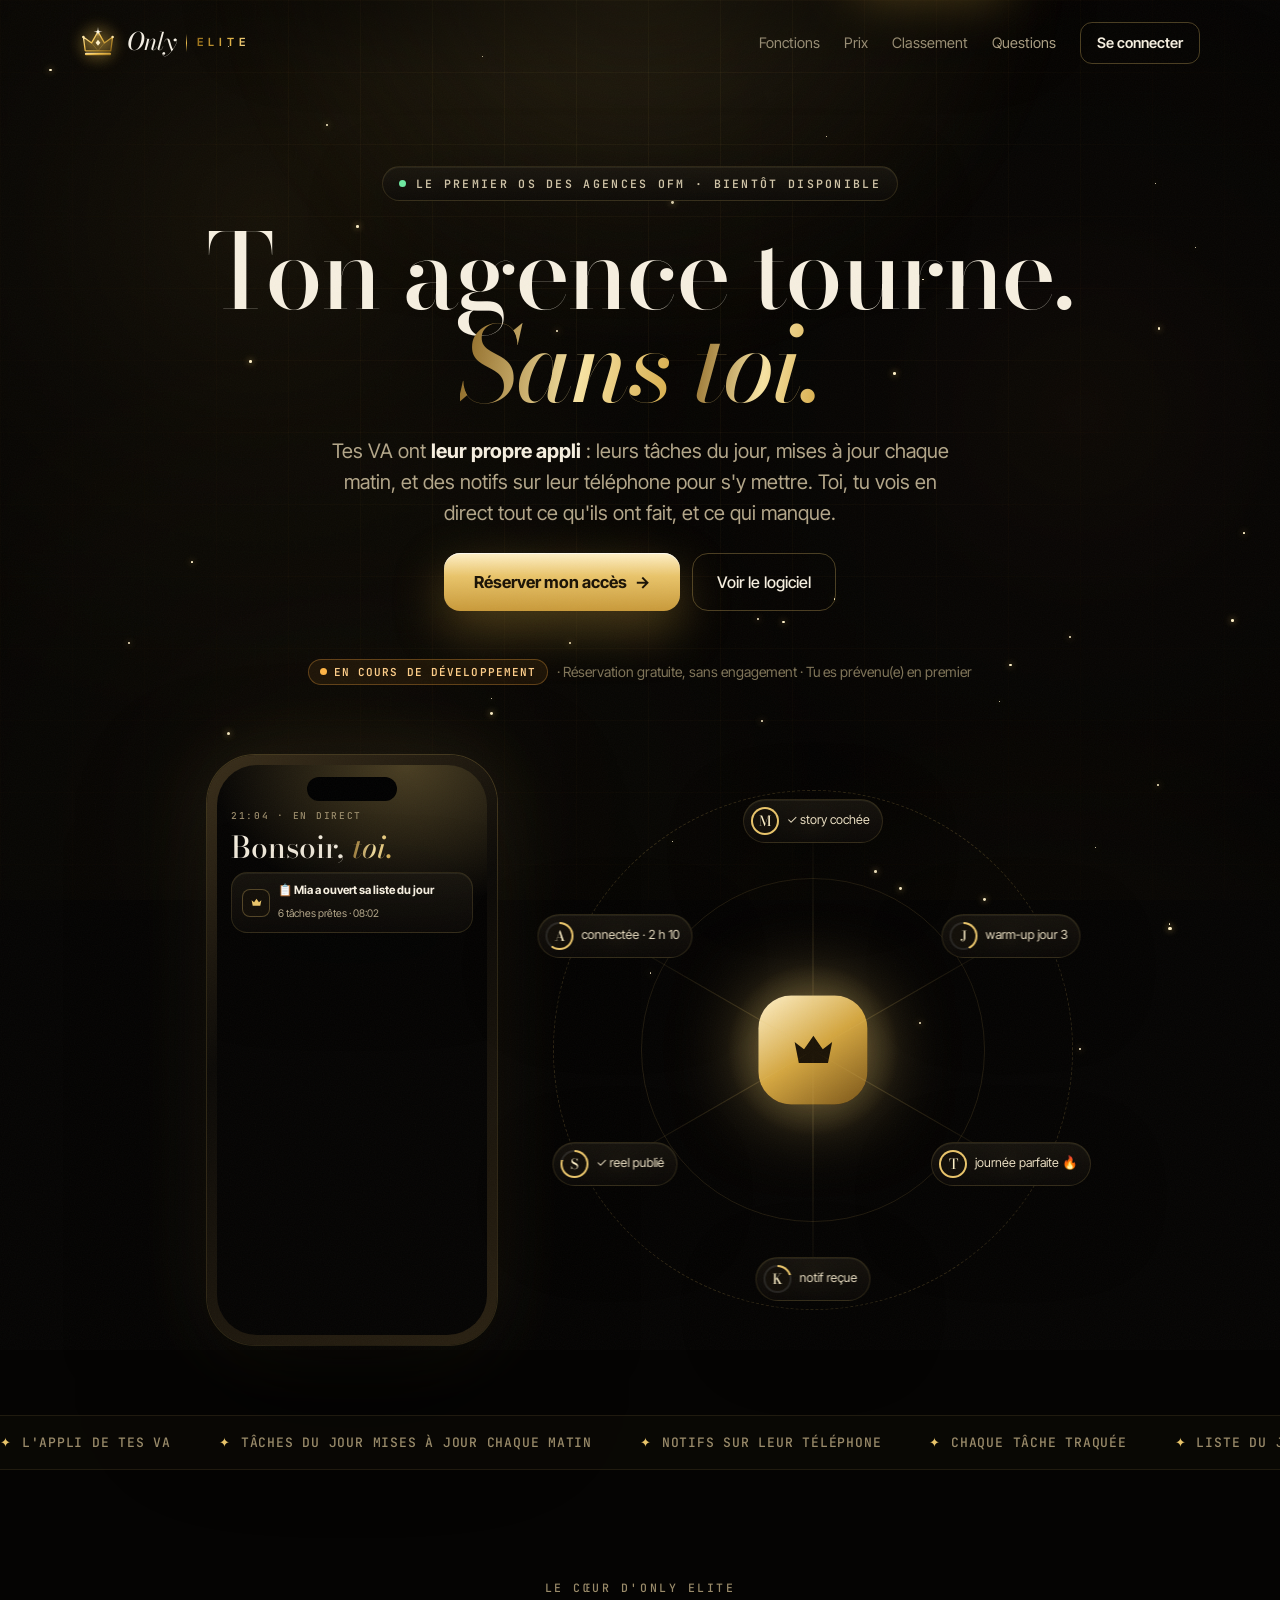
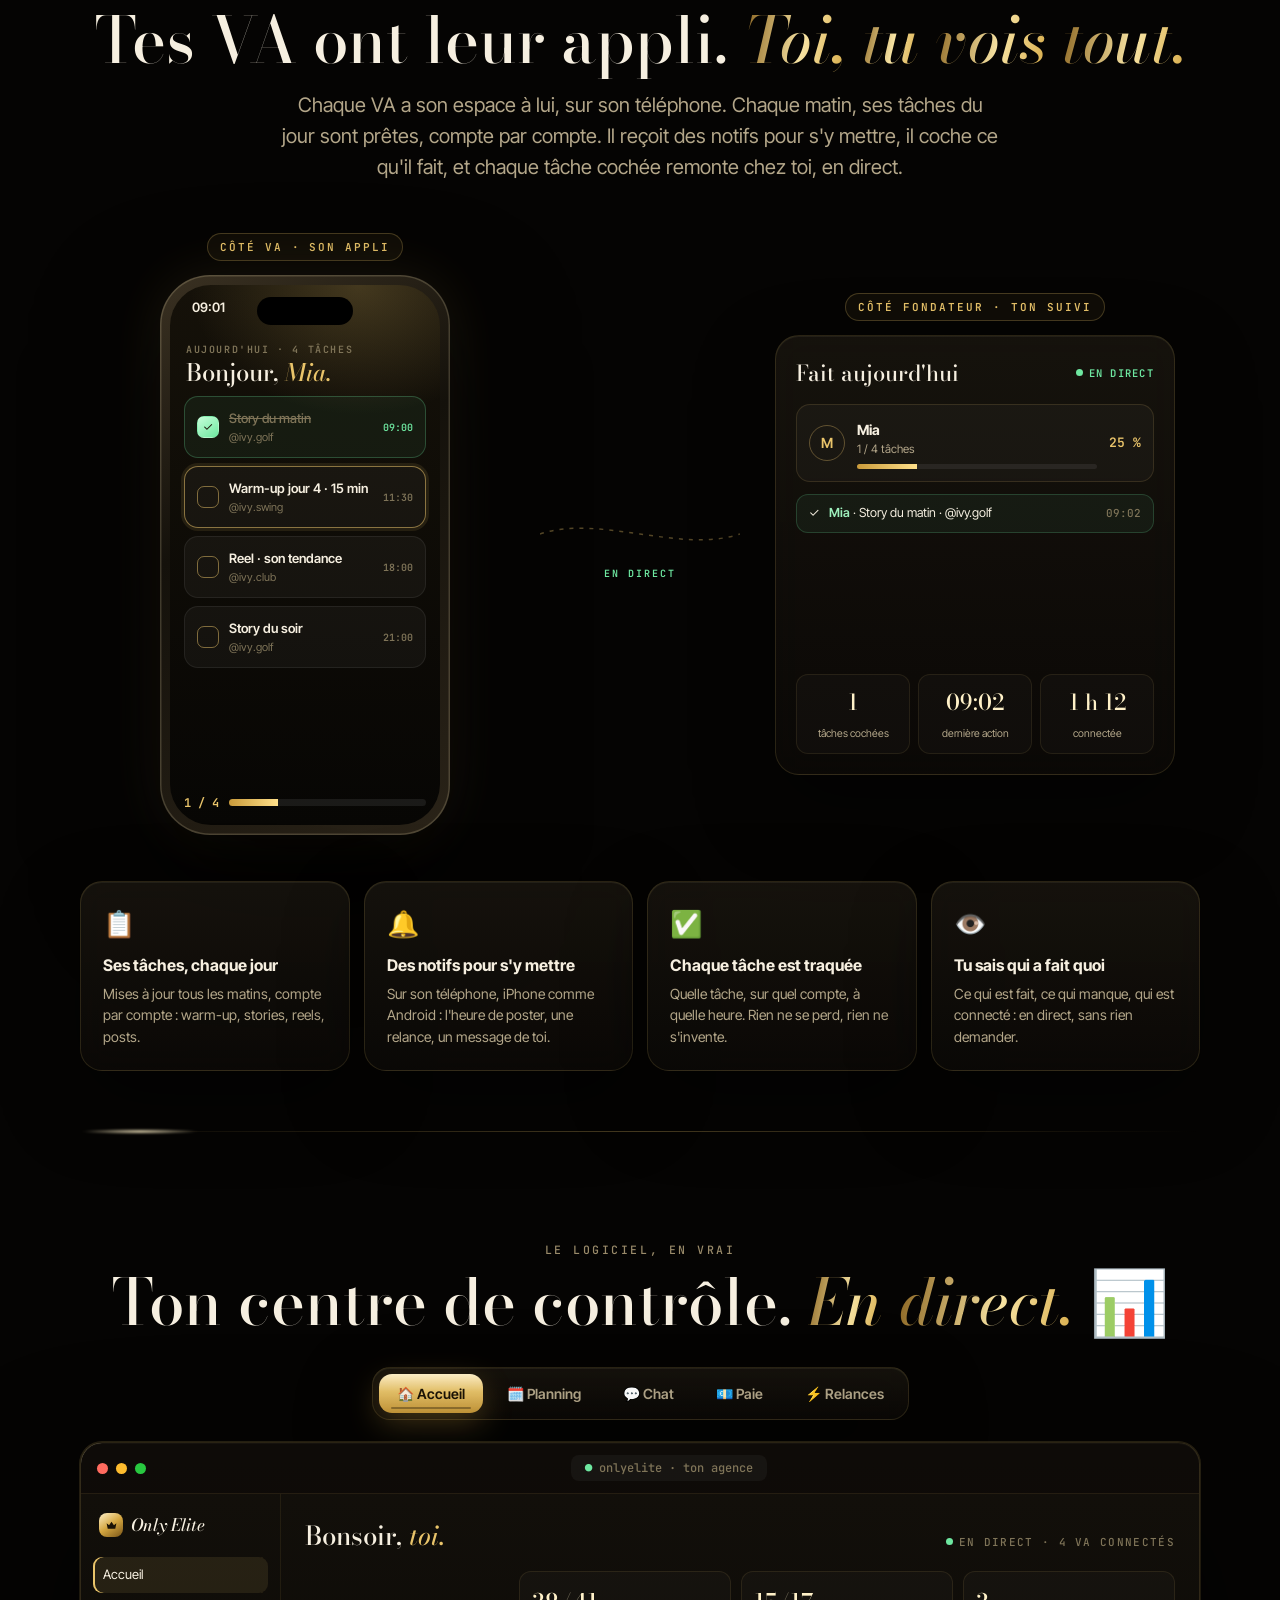
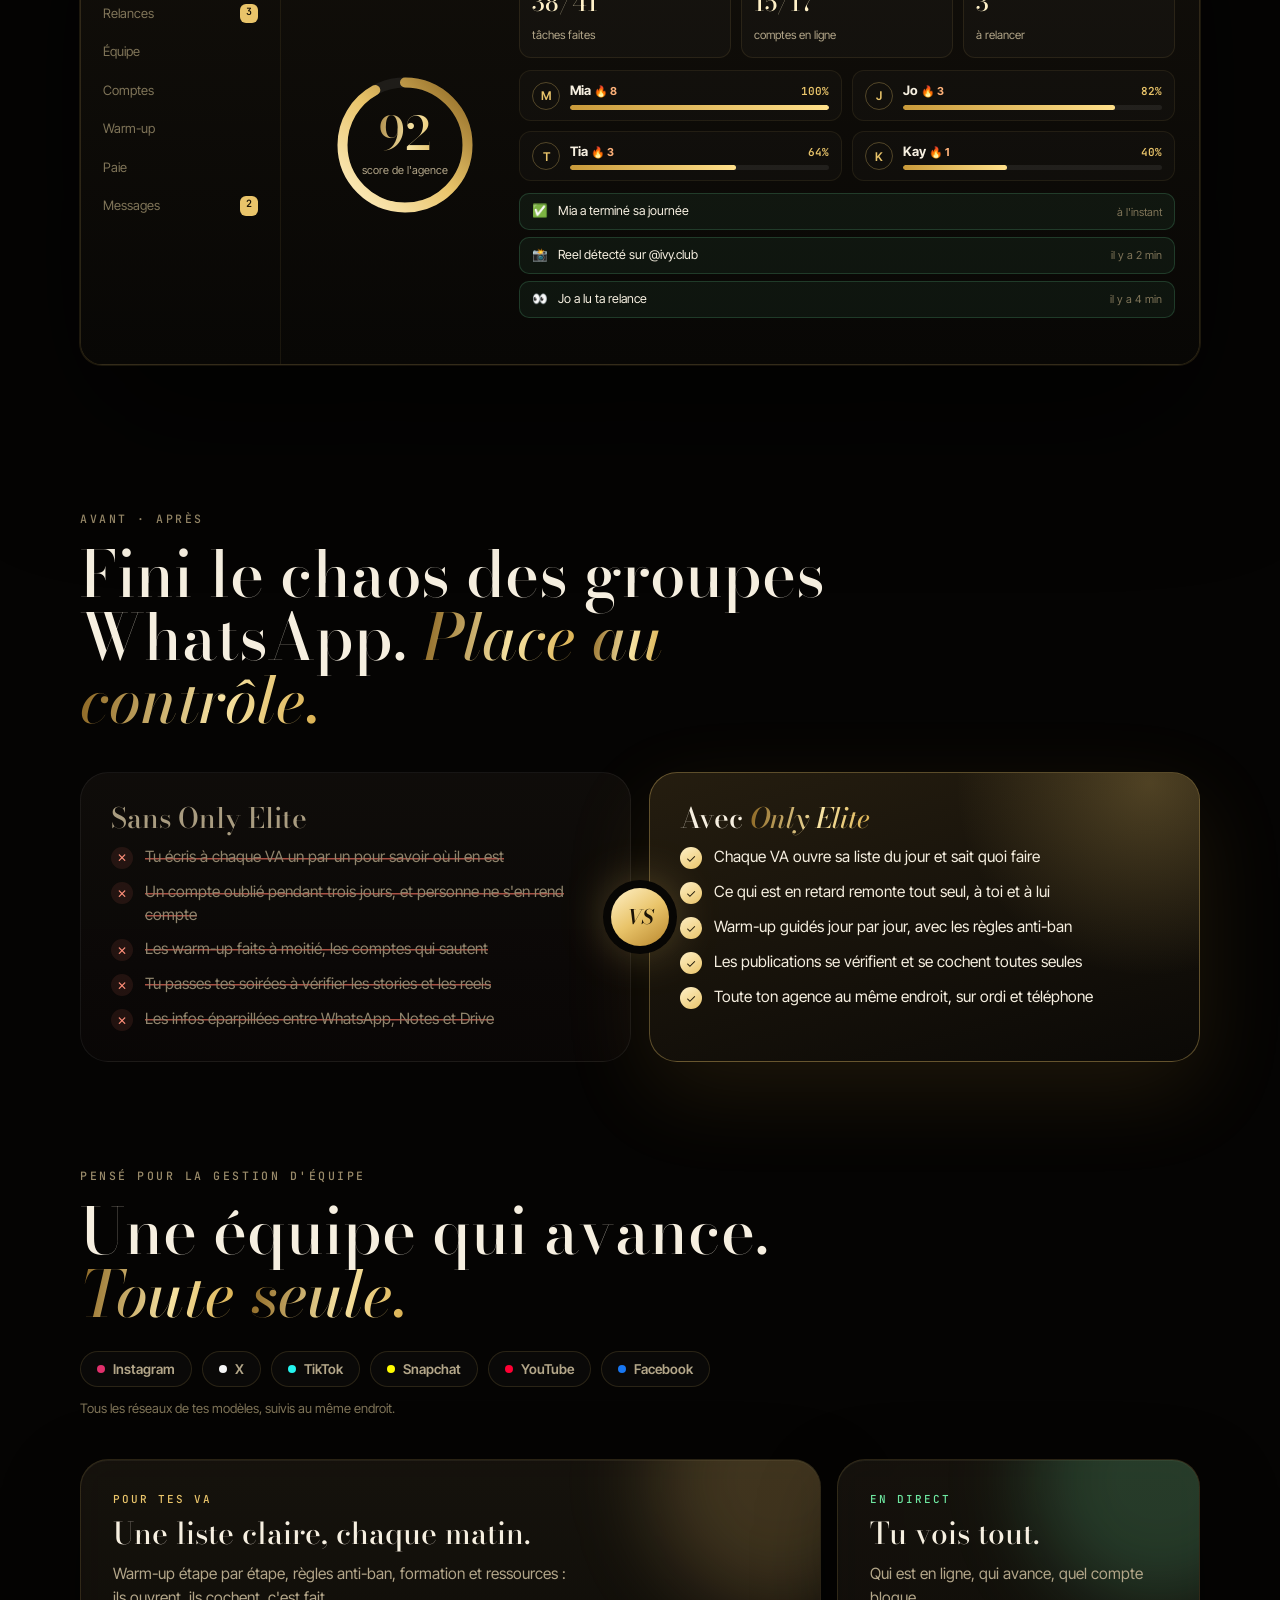
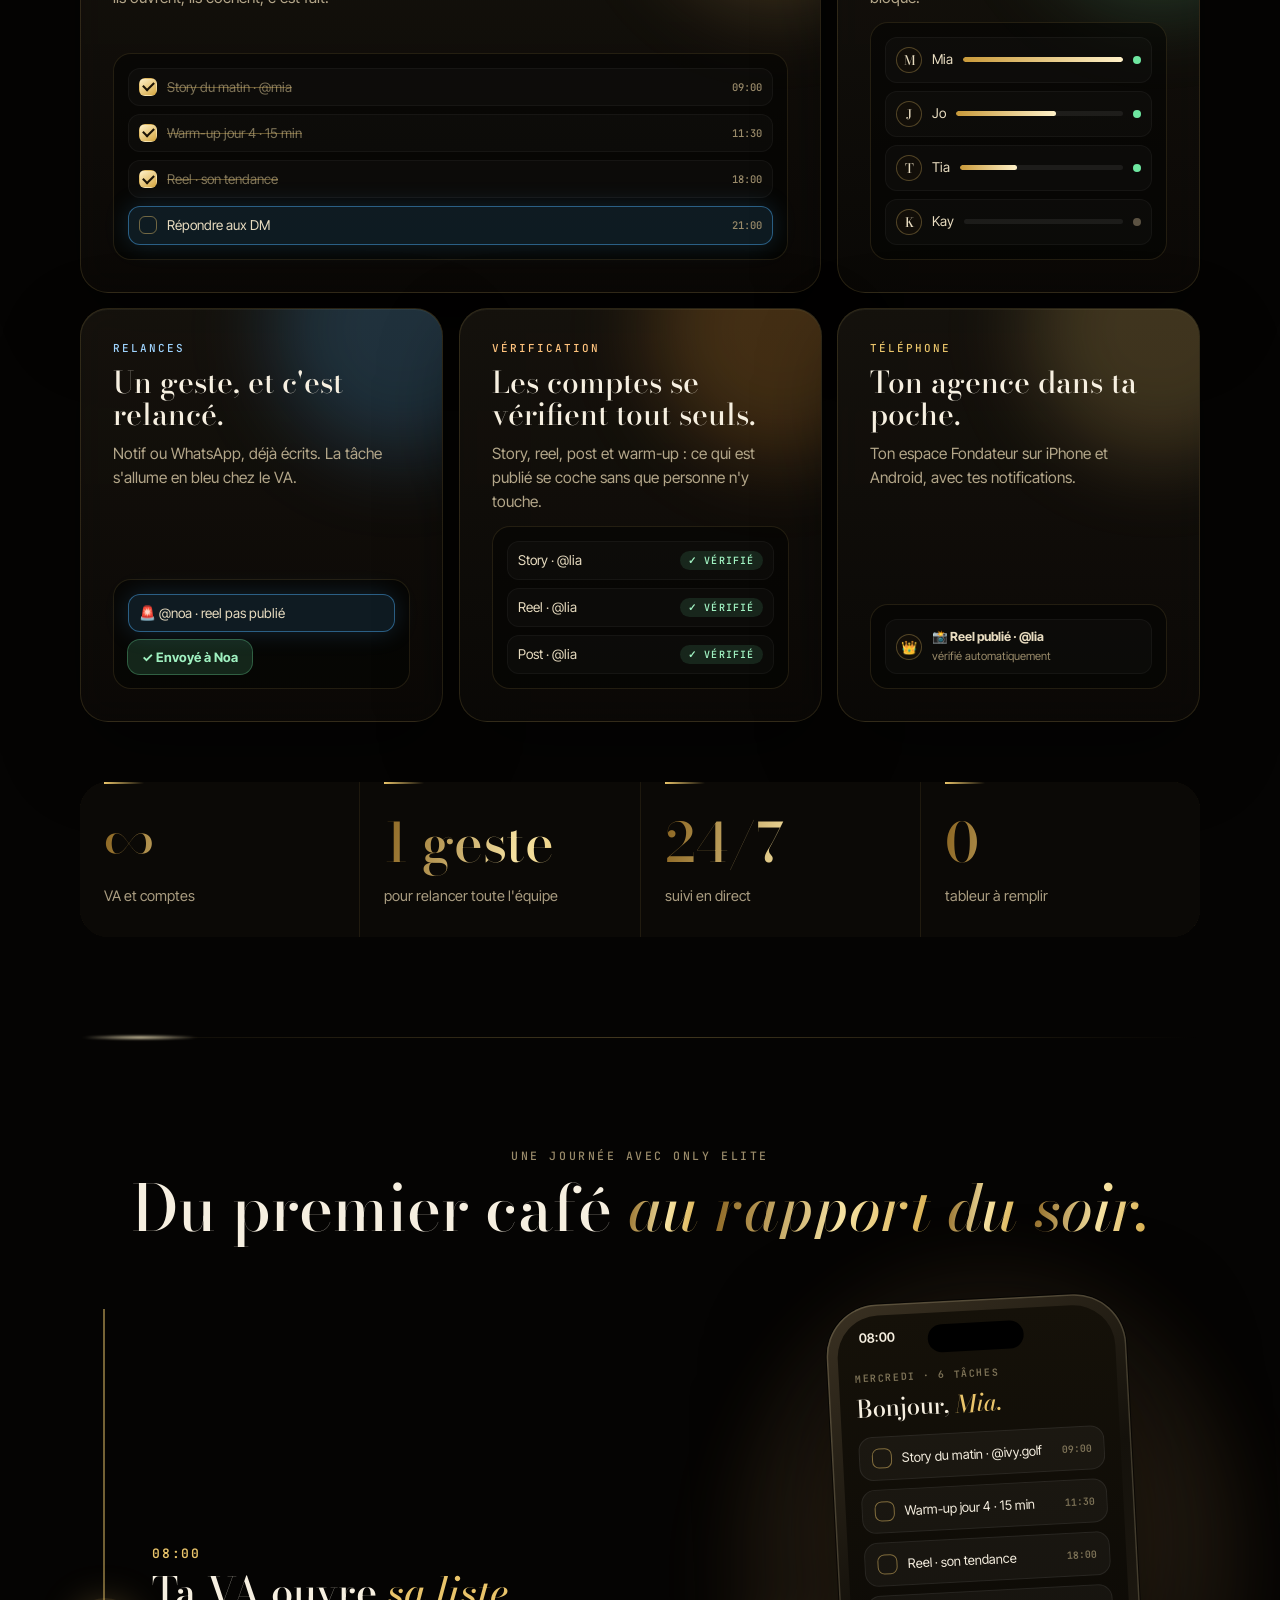
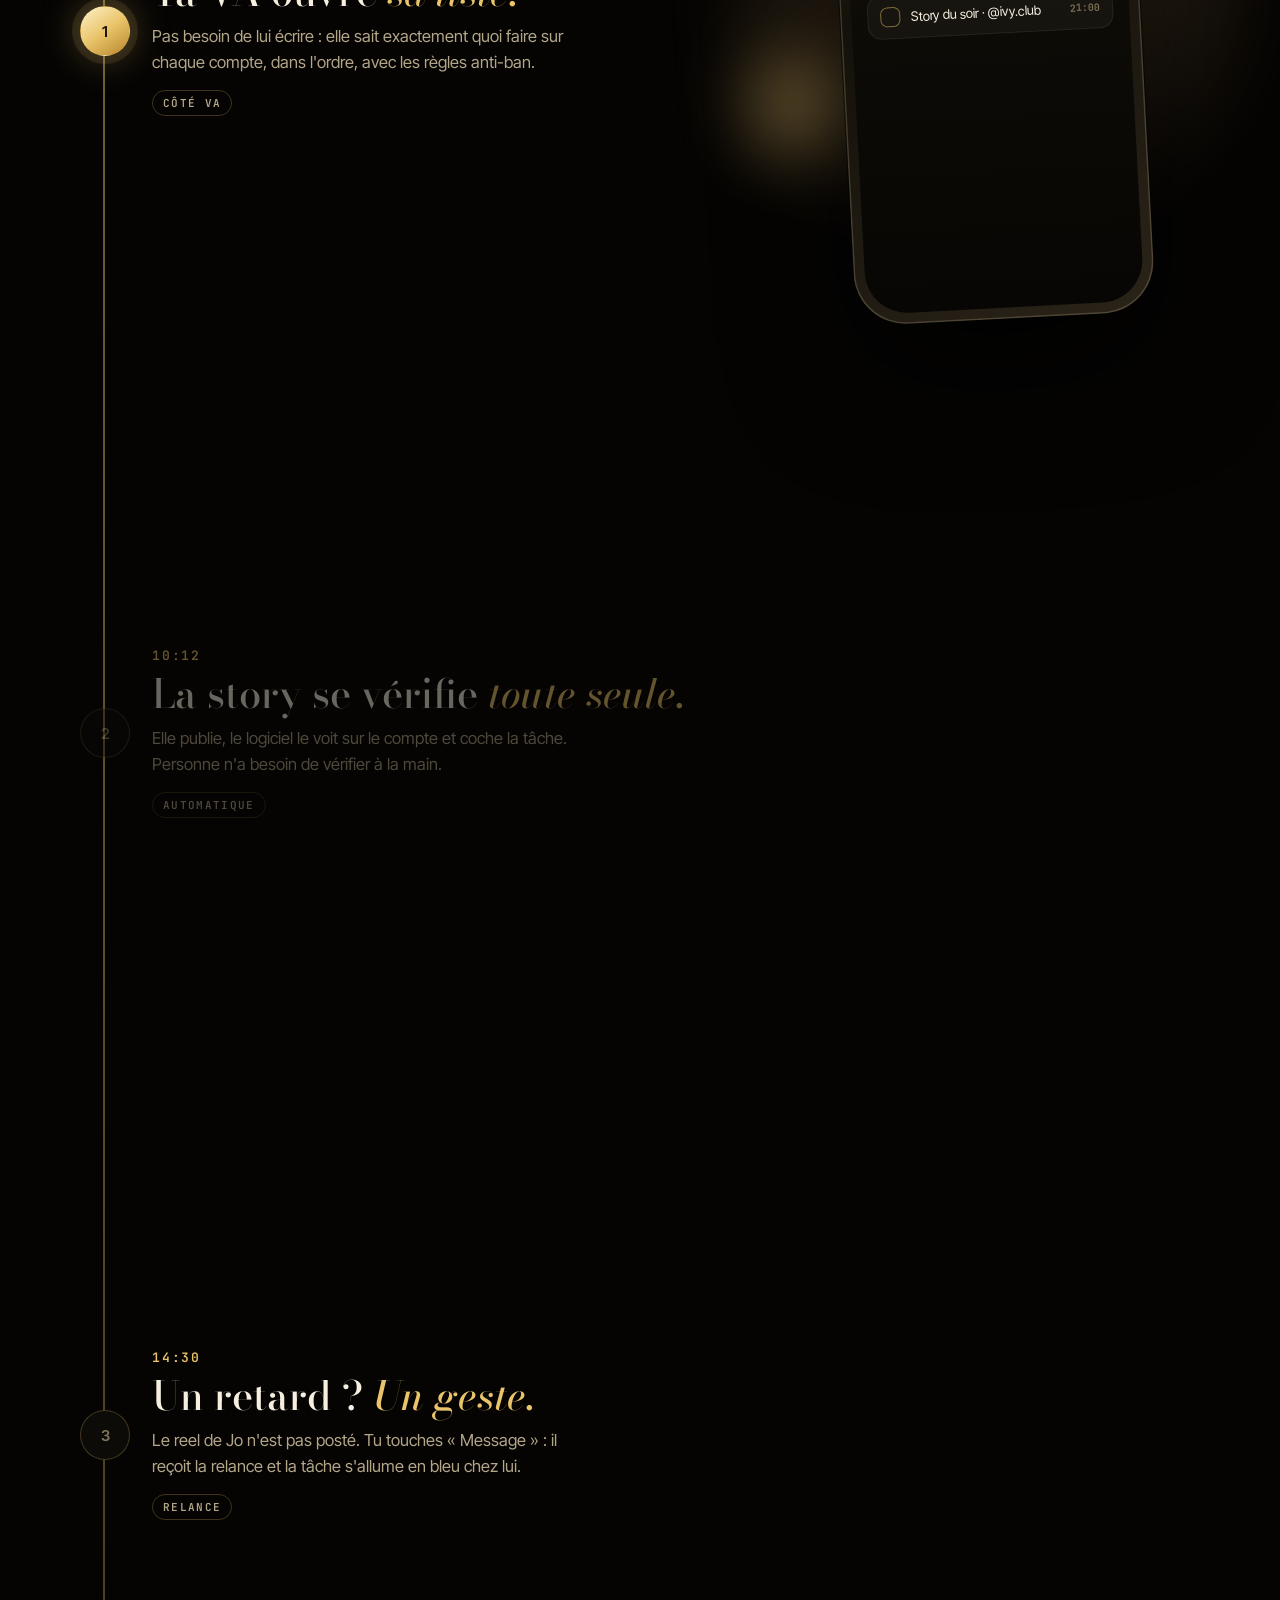
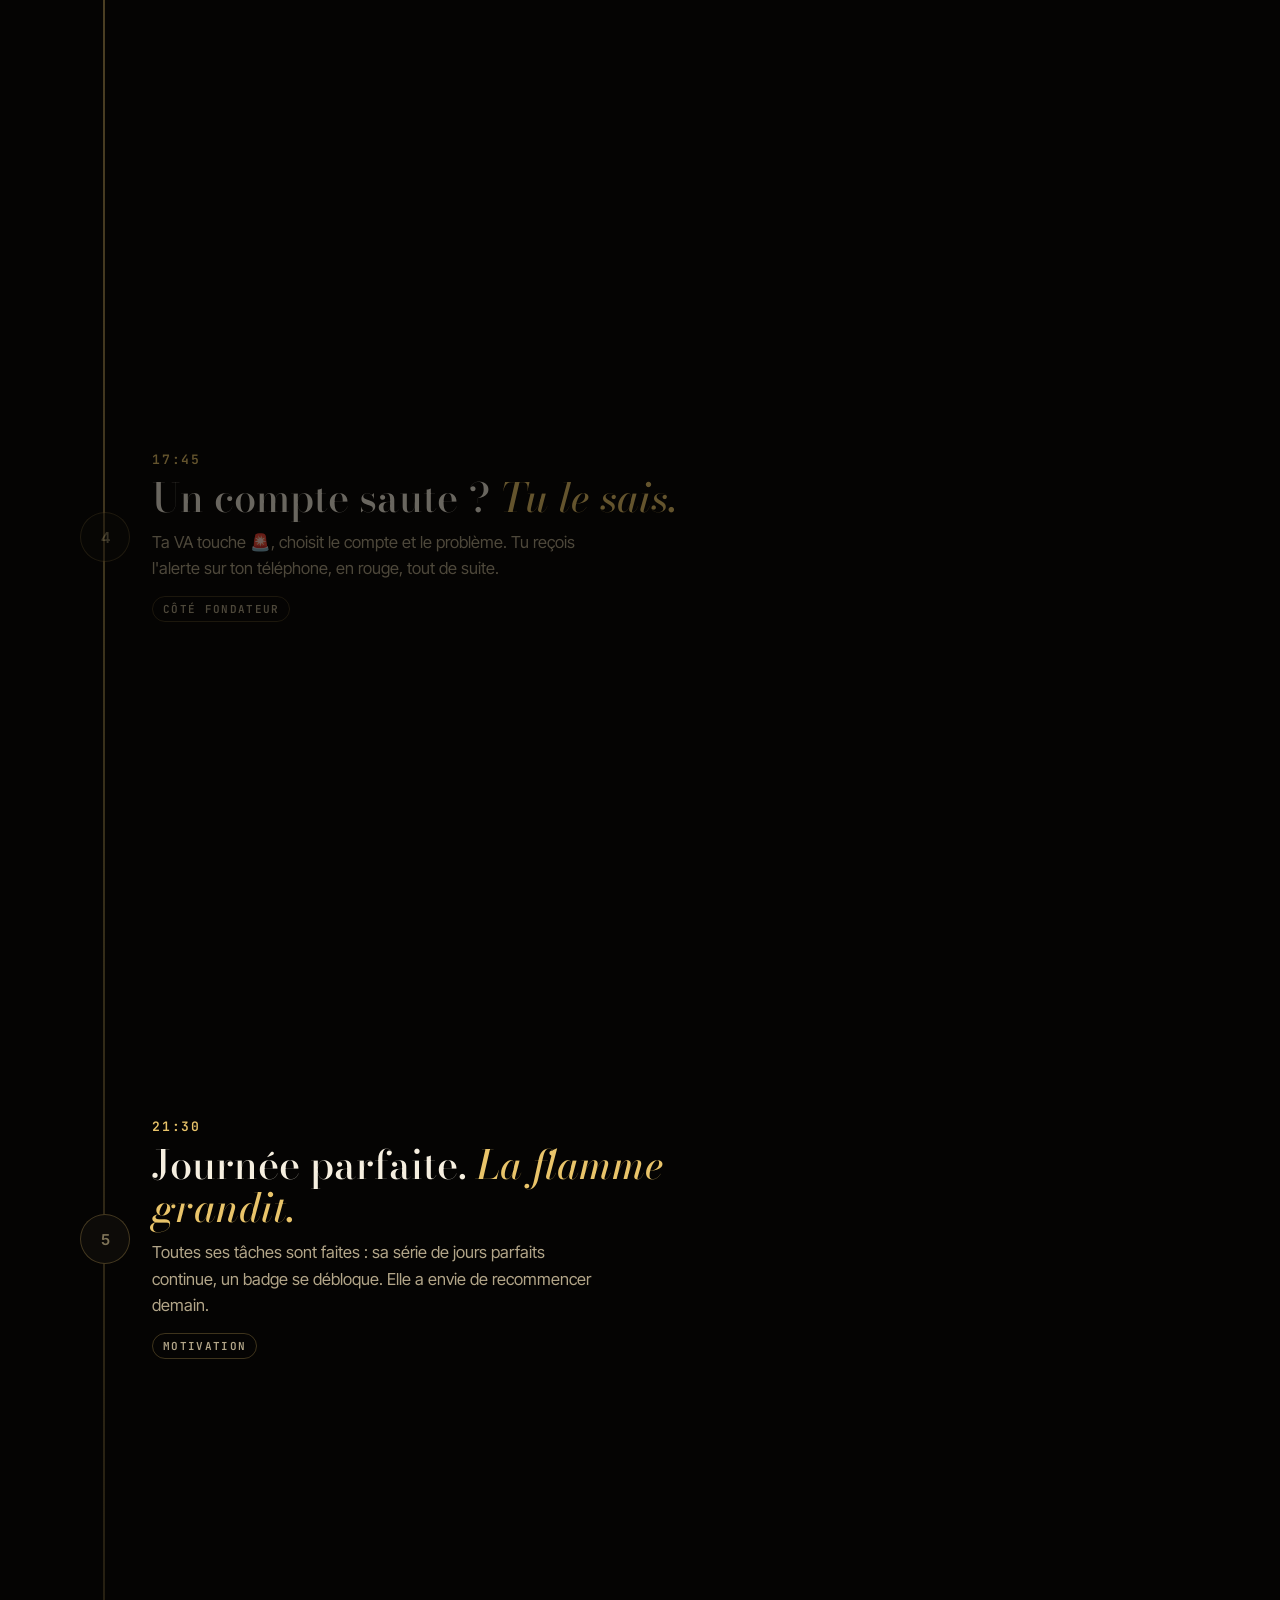
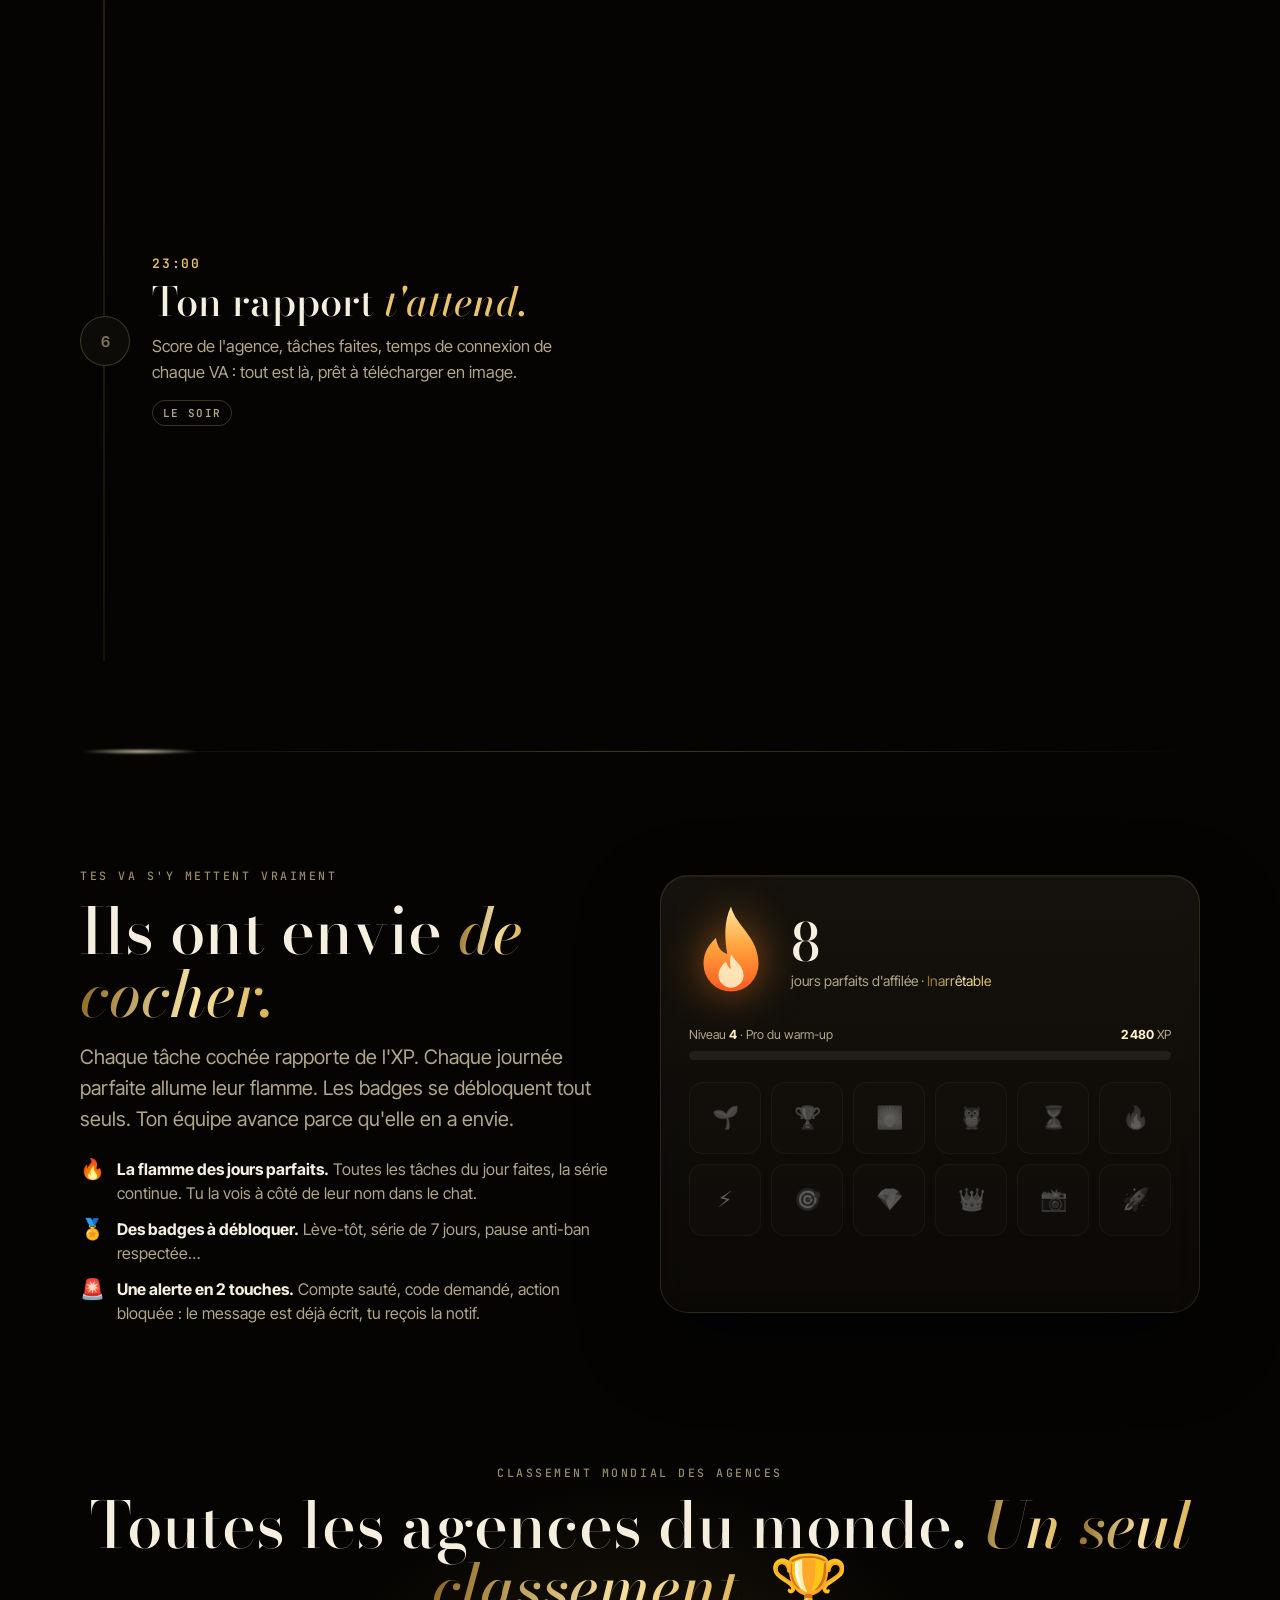
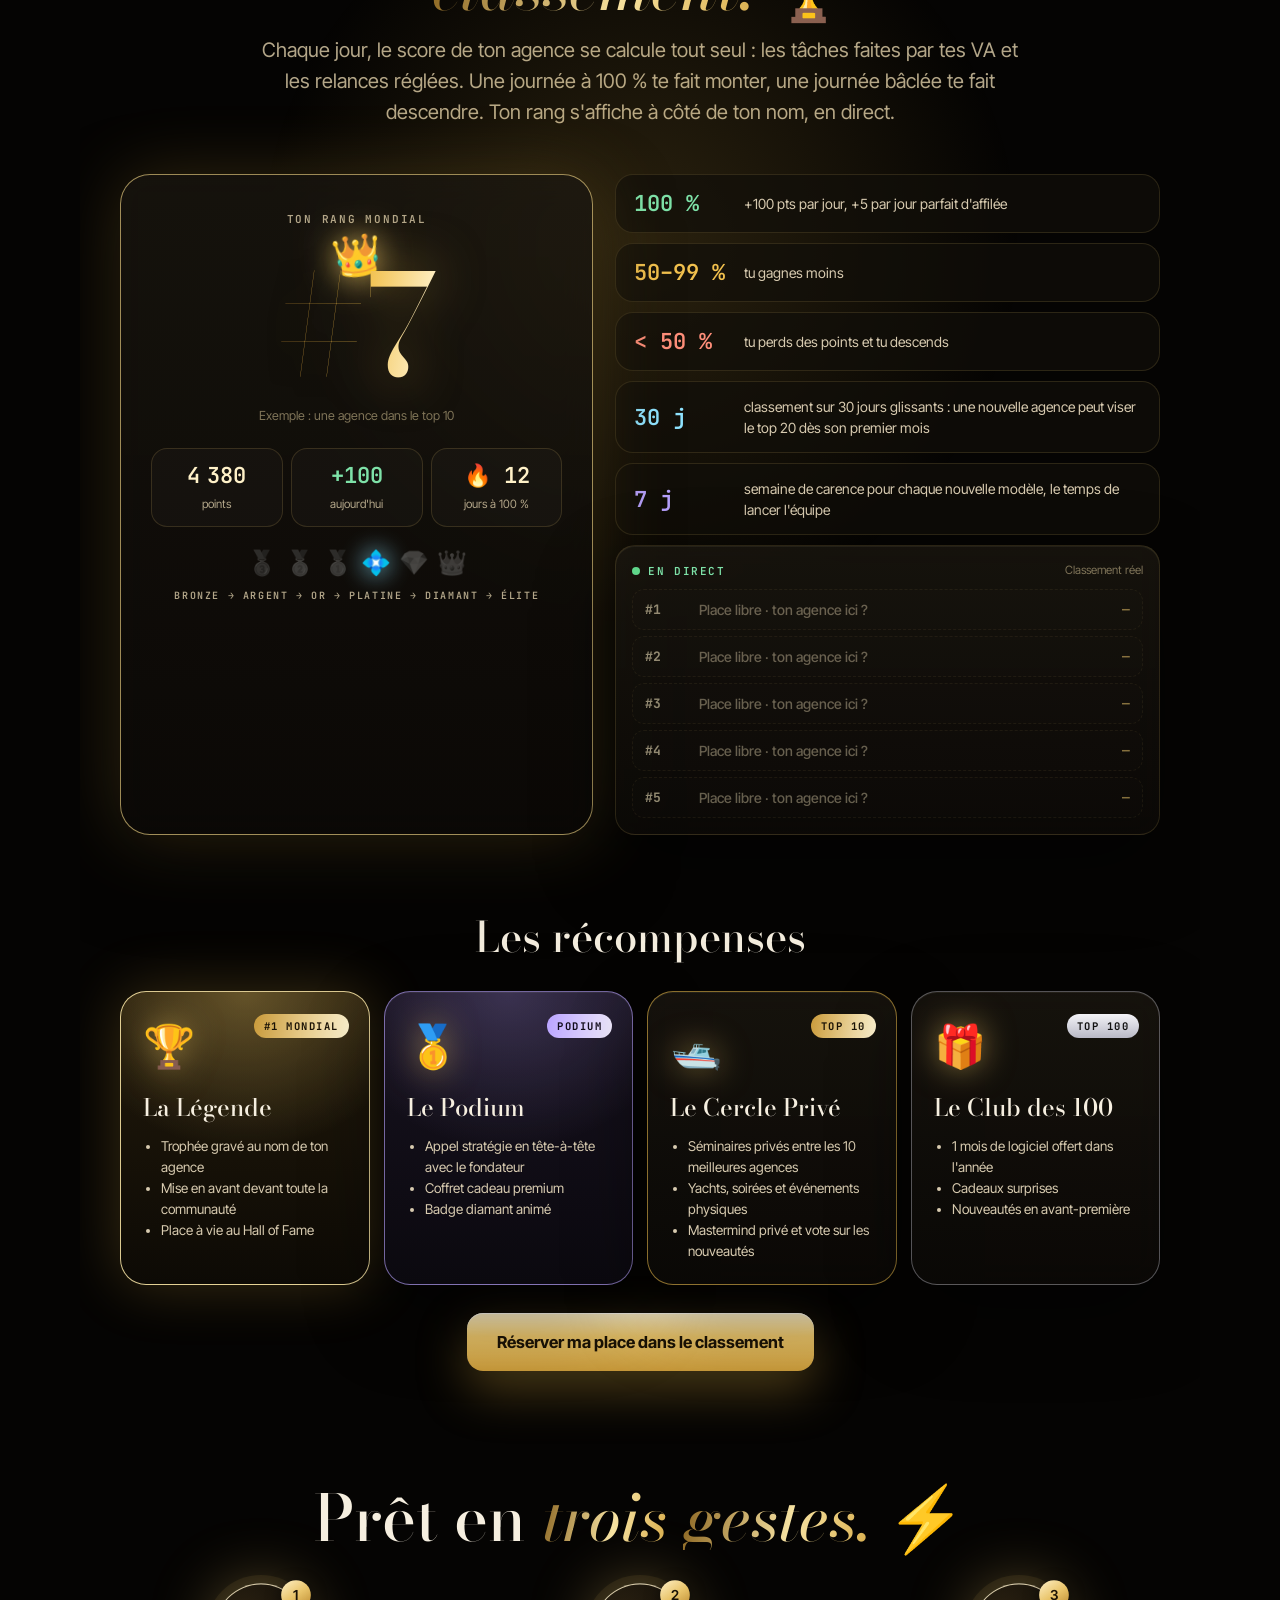
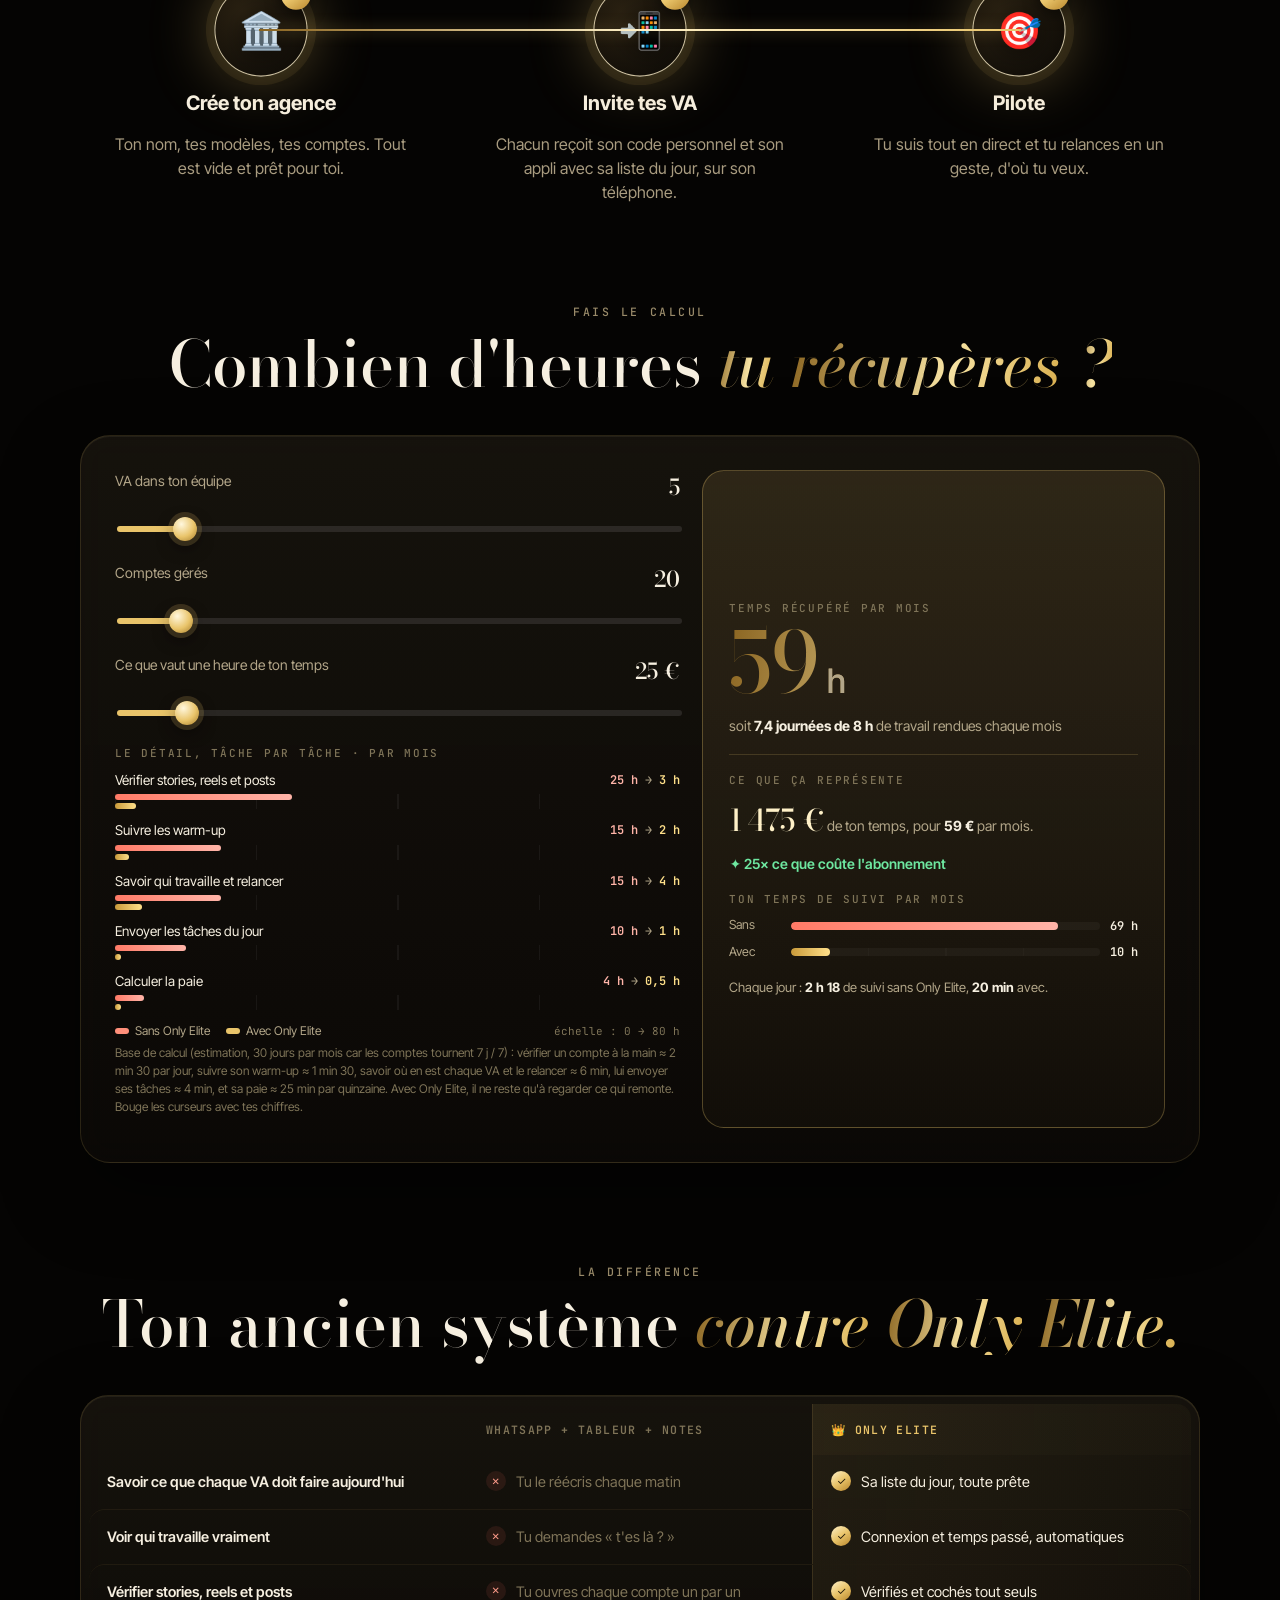
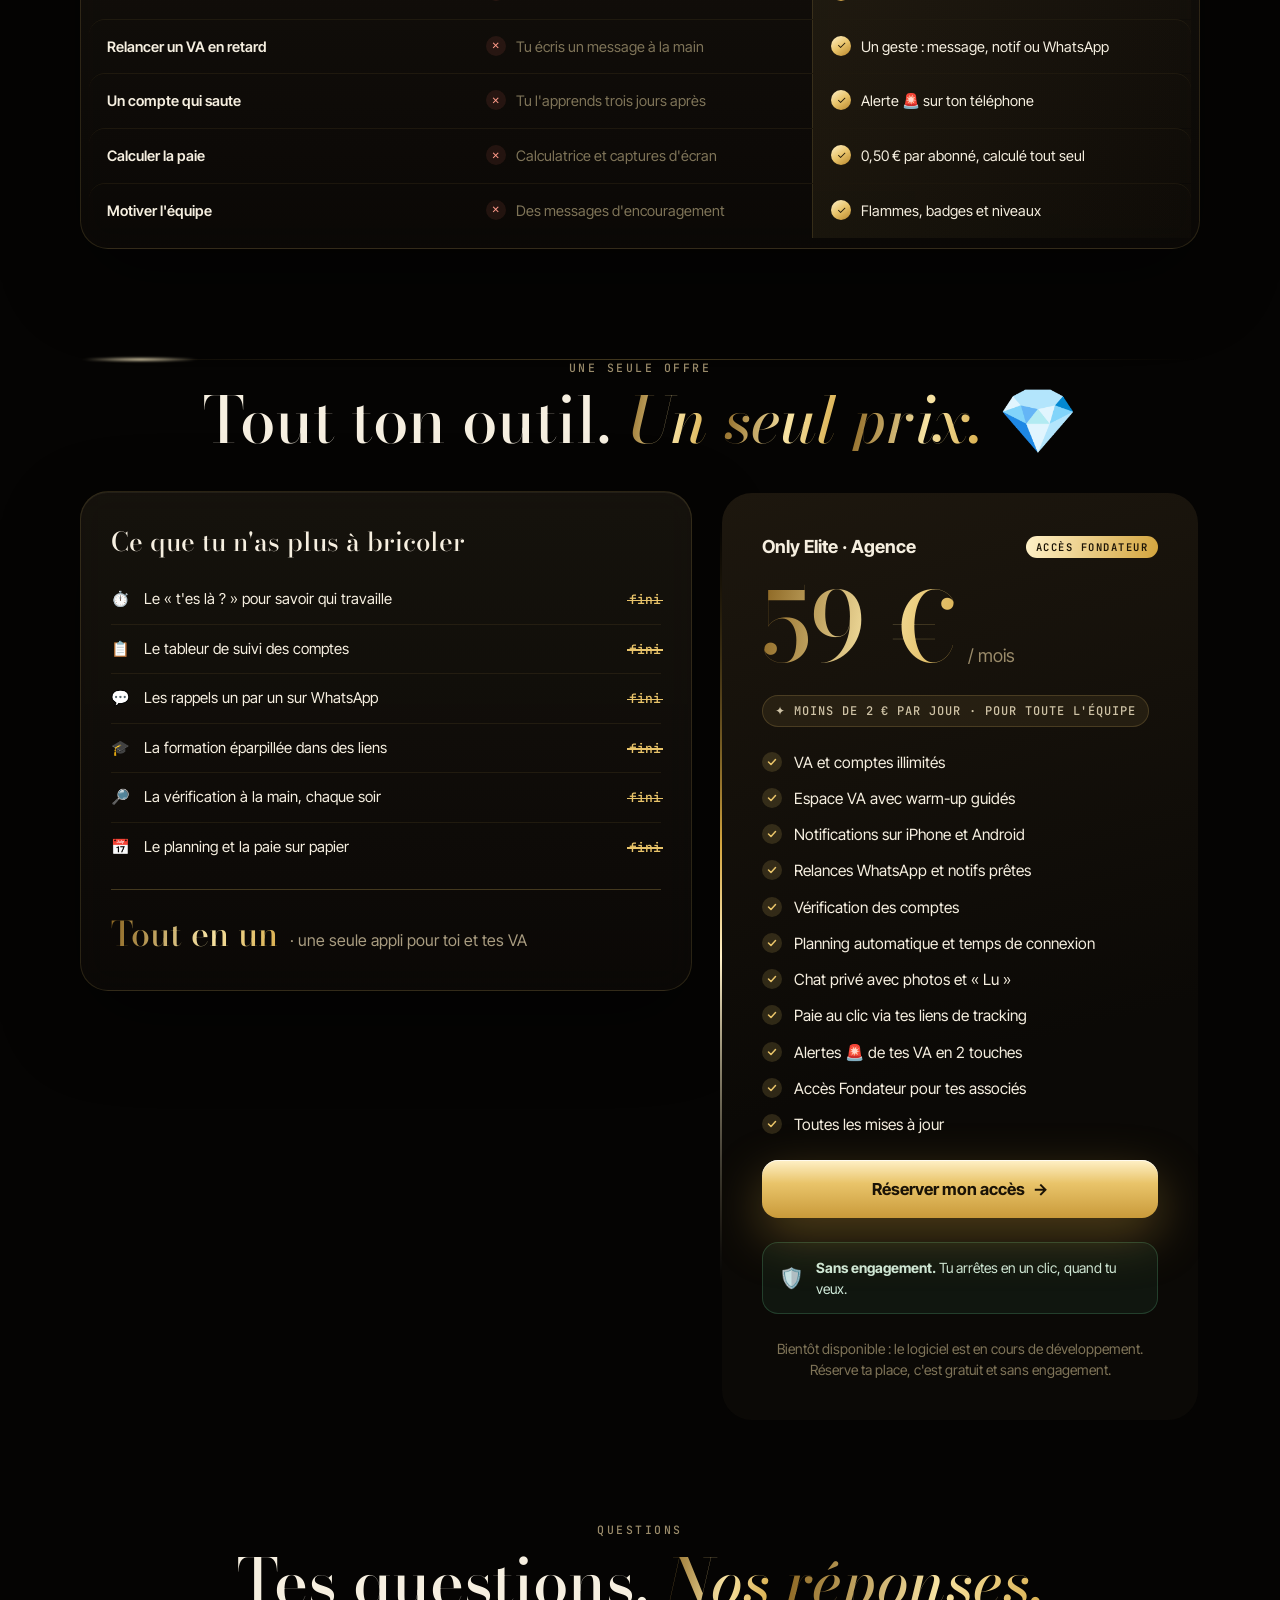
==== commit fa7b90d6: "Ajout pages légales (mentions, CGV, confidentialité) + embellissement site - Pages mentions-legales." ====
--- a/index.html
+++ b/index.html
@@ -659,7 +659,7 @@
     <div class="x-sep" aria-hidden="true"></div>
     <section class="x-show" id="apercu">
       <span class="eb rv" style="display:block;text-align:center">LE LOGICIEL, EN VRAI</span>
-      <h2 class="center rv" style="margin-top:14px">Ton centre de contrôle. <em class="gold">En direct.</em></h2>
+      <h2 class="center rv" style="margin-top:14px">Ton centre de contrôle. <em class="gold">En direct.</em> 📊</h2>
       <div class="x-tabs glass rv" role="tablist" id="xTabs"></div>
       <div class="x-stage rv"><div class="x-win glass" id="xWin">
         <div class="x-top"><u></u><u></u><u></u><span class="x-url"><b>●</b> onlyelite · ton agence</span></div>
@@ -711,7 +711,7 @@
     <section class="x-lb" id="classement">
       <div class="x-lb-dust" aria-hidden="true"><i style="left:0%;animation-delay:0.00s;animation-duration:6s"></i><i style="left:37%;animation-delay:0.47s;animation-duration:7s"></i><i style="left:74%;animation-delay:0.94s;animation-duration:8s"></i><i style="left:11%;animation-delay:1.41s;animation-duration:9s"></i><i style="left:48%;animation-delay:1.88s;animation-duration:10s"></i><i style="left:85%;animation-delay:2.35s;animation-duration:6s"></i><i style="left:22%;animation-delay:2.82s;animation-duration:7s"></i><i style="left:59%;animation-delay:3.29s;animation-duration:8s"></i><i style="left:96%;animation-delay:3.76s;animation-duration:9s"></i><i style="left:33%;animation-delay:4.23s;animation-duration:10s"></i><i style="left:70%;animation-delay:4.70s;animation-duration:6s"></i><i style="left:7%;animation-delay:5.17s;animation-duration:7s"></i><i style="left:44%;animation-delay:5.64s;animation-duration:8s"></i><i style="left:81%;animation-delay:6.11s;animation-duration:9s"></i><i style="left:18%;animation-delay:6.58s;animation-duration:10s"></i><i style="left:55%;animation-delay:0.05s;animation-duration:6s"></i><i style="left:92%;animation-delay:0.52s;animation-duration:7s"></i><i style="left:29%;animation-delay:0.99s;animation-duration:8s"></i><i style="left:66%;animation-delay:1.46s;animation-duration:9s"></i><i style="left:3%;animation-delay:1.93s;animation-duration:10s"></i><i style="left:40%;animation-delay:2.40s;animation-duration:6s"></i><i style="left:77%;animation-delay:2.87s;animation-duration:7s"></i><i style="left:14%;animation-delay:3.34s;animation-duration:8s"></i><i style="left:51%;animation-delay:3.81s;animation-duration:9s"></i></div>
       <span class="eb rv" style="display:block;text-align:center">CLASSEMENT MONDIAL DES AGENCES</span>
-      <h2 class="center rv" style="margin-top:14px">Toutes les agences du monde. <em class="gold">Un seul classement.</em></h2>
+      <h2 class="center rv" style="margin-top:14px">Toutes les agences du monde. <em class="gold">Un seul classement.</em> 🏆</h2>
       <p class="lead center rv" style="max-width:760px;margin:16px auto 0">Chaque jour, le score de ton agence se calcule tout seul : les tâches faites par tes VA et les relances réglées. Une journée à 100&nbsp;% te fait monter, une journée bâclée te fait descendre. Ton rang s'affiche à côté de ton nom, en direct.</p>
       <div class="x-lb-g">
         <div class="x-lb-me glass rv spot">
@@ -740,7 +740,7 @@
       </div>
       <p class="center rv" style="margin-top:28px"><a class="cta" href="#reserver" data-res>Réserver ma place dans le classement</a></p>
     </section>
-    <section style="padding-bottom:100px"><h2 class="center rv">Prêt en <em class="gold">trois gestes.</em></h2><div class="how rv" id="how"></div></section>
+    <section style="padding-bottom:100px"><h2 class="center rv">Prêt en <em class="gold">trois gestes.</em> ⚡</h2><div class="how rv" id="how"></div></section>
     <section id="calcul" style="padding-bottom:100px">
       <span class="eb rv" style="display:block;text-align:center">FAIS LE CALCUL</span>
       <h2 class="center rv" style="margin-top:14px">Combien d'heures <em class="gold">tu récupères ?</em></h2>
@@ -769,7 +769,7 @@
     <div class="x-sep" aria-hidden="true"></div>
     <section id="prix" style="padding-bottom:100px">
       <span class="eb rv" style="display:block;text-align:center">UNE SEULE OFFRE</span>
-      <h2 class="center rv" style="margin-top:14px">Tout ton outil. <em class="gold">Un seul prix.</em></h2>
+      <h2 class="center rv" style="margin-top:14px">Tout ton outil. <em class="gold">Un seul prix.</em> 💎</h2>
       <div class="pz">
         <div class="x-col"><div class="stack glass rv"><h3>Ce que tu n'as plus à bricoler</h3><div id="stack"></div>
           <div class="tot"><b class="gold">Tout en un</b><span>· une seule appli pour toi et tes VA</span></div></div></div>
@@ -789,7 +789,7 @@
       <div><h3>Fait par une agence. <em>Pour les agences.</em></h3><p>Only Elite est né dans une vraie agence OFM, pour une vraie équipe de VA. Chaque fonction existe parce qu'on en avait besoin au quotidien : rien de théorique, tout est utilisé tous les jours.</p></div></section>
     <section class="final glass rv"><div class="sp2" aria-hidden="true"></div><div class="o" aria-hidden="true"></div><div class="x-crown" aria-hidden="true"><svg viewBox="0 0 24 24" aria-hidden="true"><path d="M3 8l4.5 3.5L12 5l4.5 6.5L21 8l-2 10H5z"/></svg></div><h2>Prends la place du <em class="gold">premier.</em></h2><p class="lead">Only Elite ouvre bientôt. Réserve ton accès maintenant : tu seras parmi les premiers à configurer ton agence, inviter tes VA et la regarder tourner.</p><a href="#reserver" class="cta x-res" data-res>Réserver mon accès <span class="x-arr">→</span></a><span class="small">Gratuit · sans engagement · tu es prévenu(e) dès l'ouverture</span></section>
     <div class="x-word" aria-hidden="true">Only Elite<span>Only Elite</span></div>
-    <footer><span>© 2026 Only Elite · Tous droits réservés. Logiciel, design et textes protégés : toute reproduction, même partielle, est interdite.</span><a class="r" href="#">Conditions</a><a href="#">Confidentialité</a><a href="mailto:contact@onlyelite.fr">Contact</a></footer>
+    <footer><span>© 2026 Only Elite · Tous droits réservés. 59 € TTC/mois · TVA non applicable, art. 293 B du CGI. Logiciel, design et textes protégés : toute reproduction, même partielle, est interdite.</span><a class="r" href="mentions-legales.html">Mentions légales</a><a href="cgv.html">CGV</a><a href="confidentialite.html">Confidentialité</a><a href="mailto:contact@onlyelite.fr">Contact</a></footer>
   </div>
 </div>
 <script>
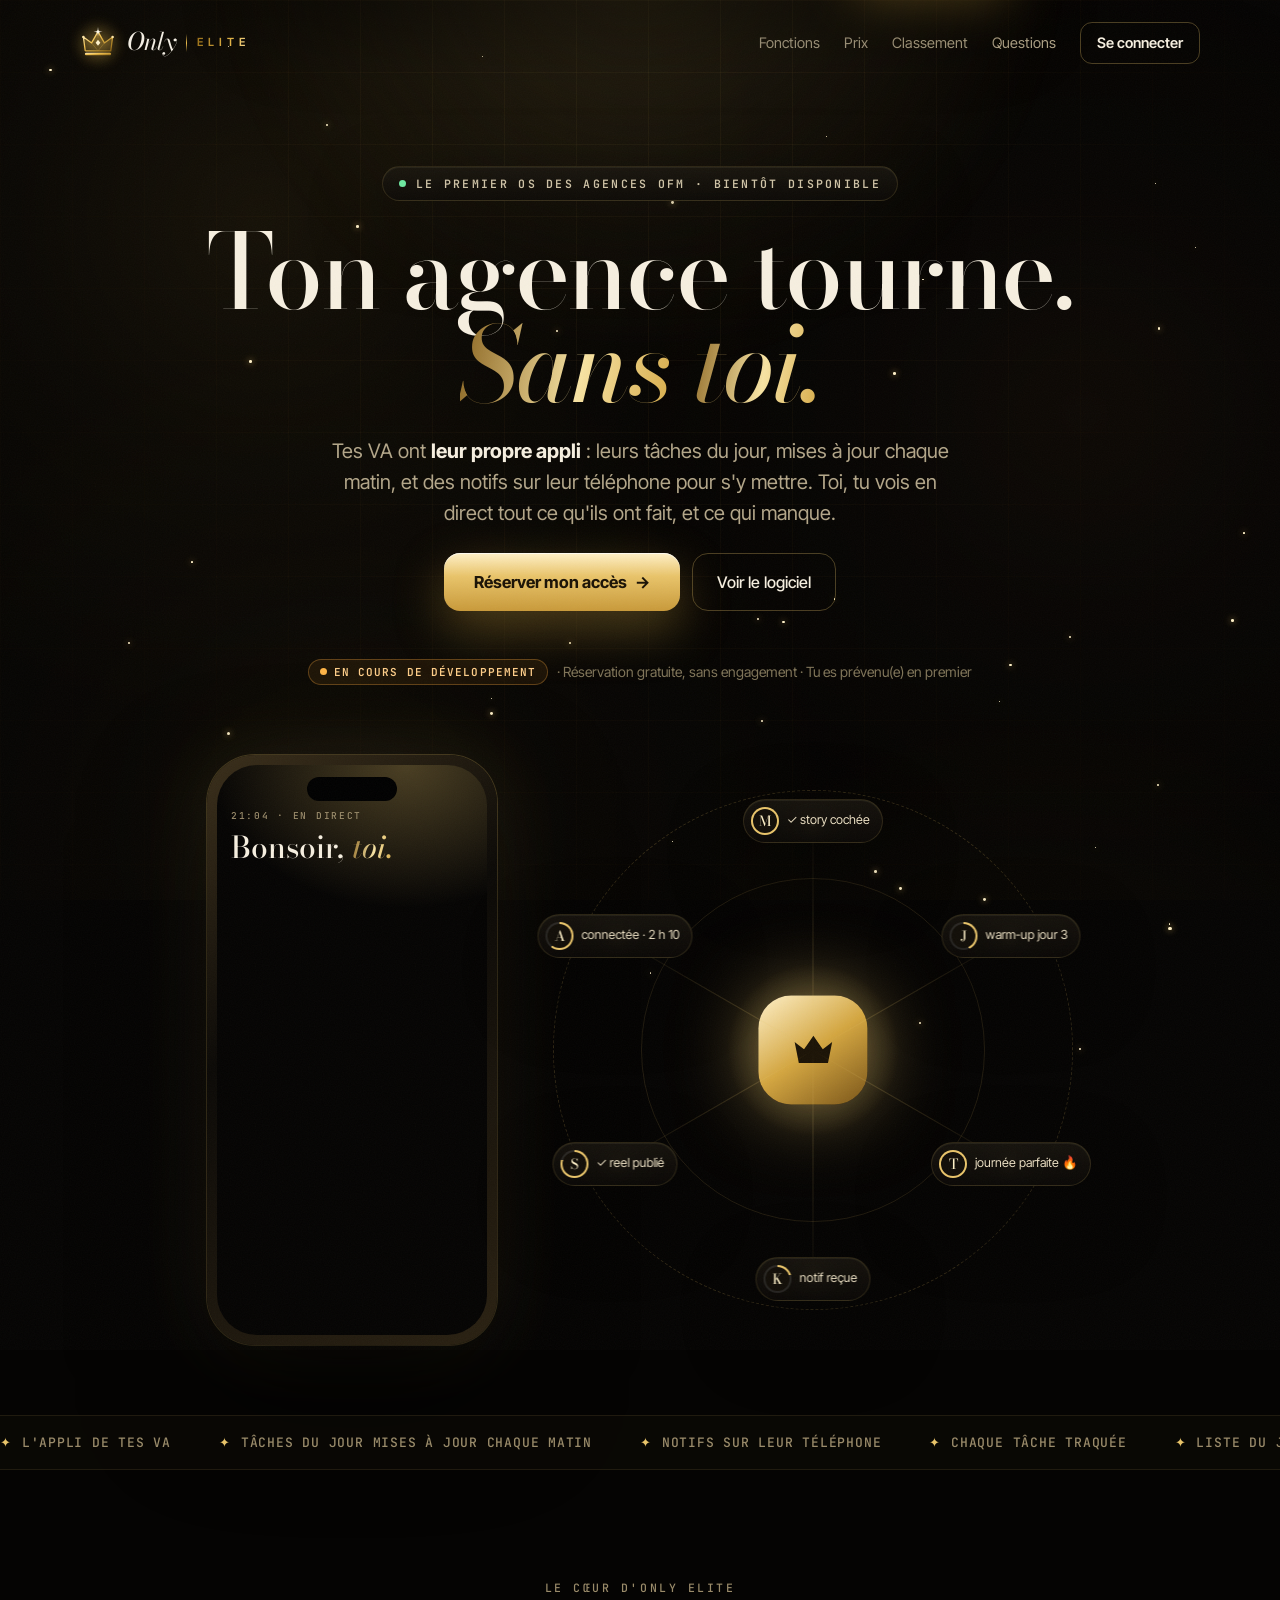
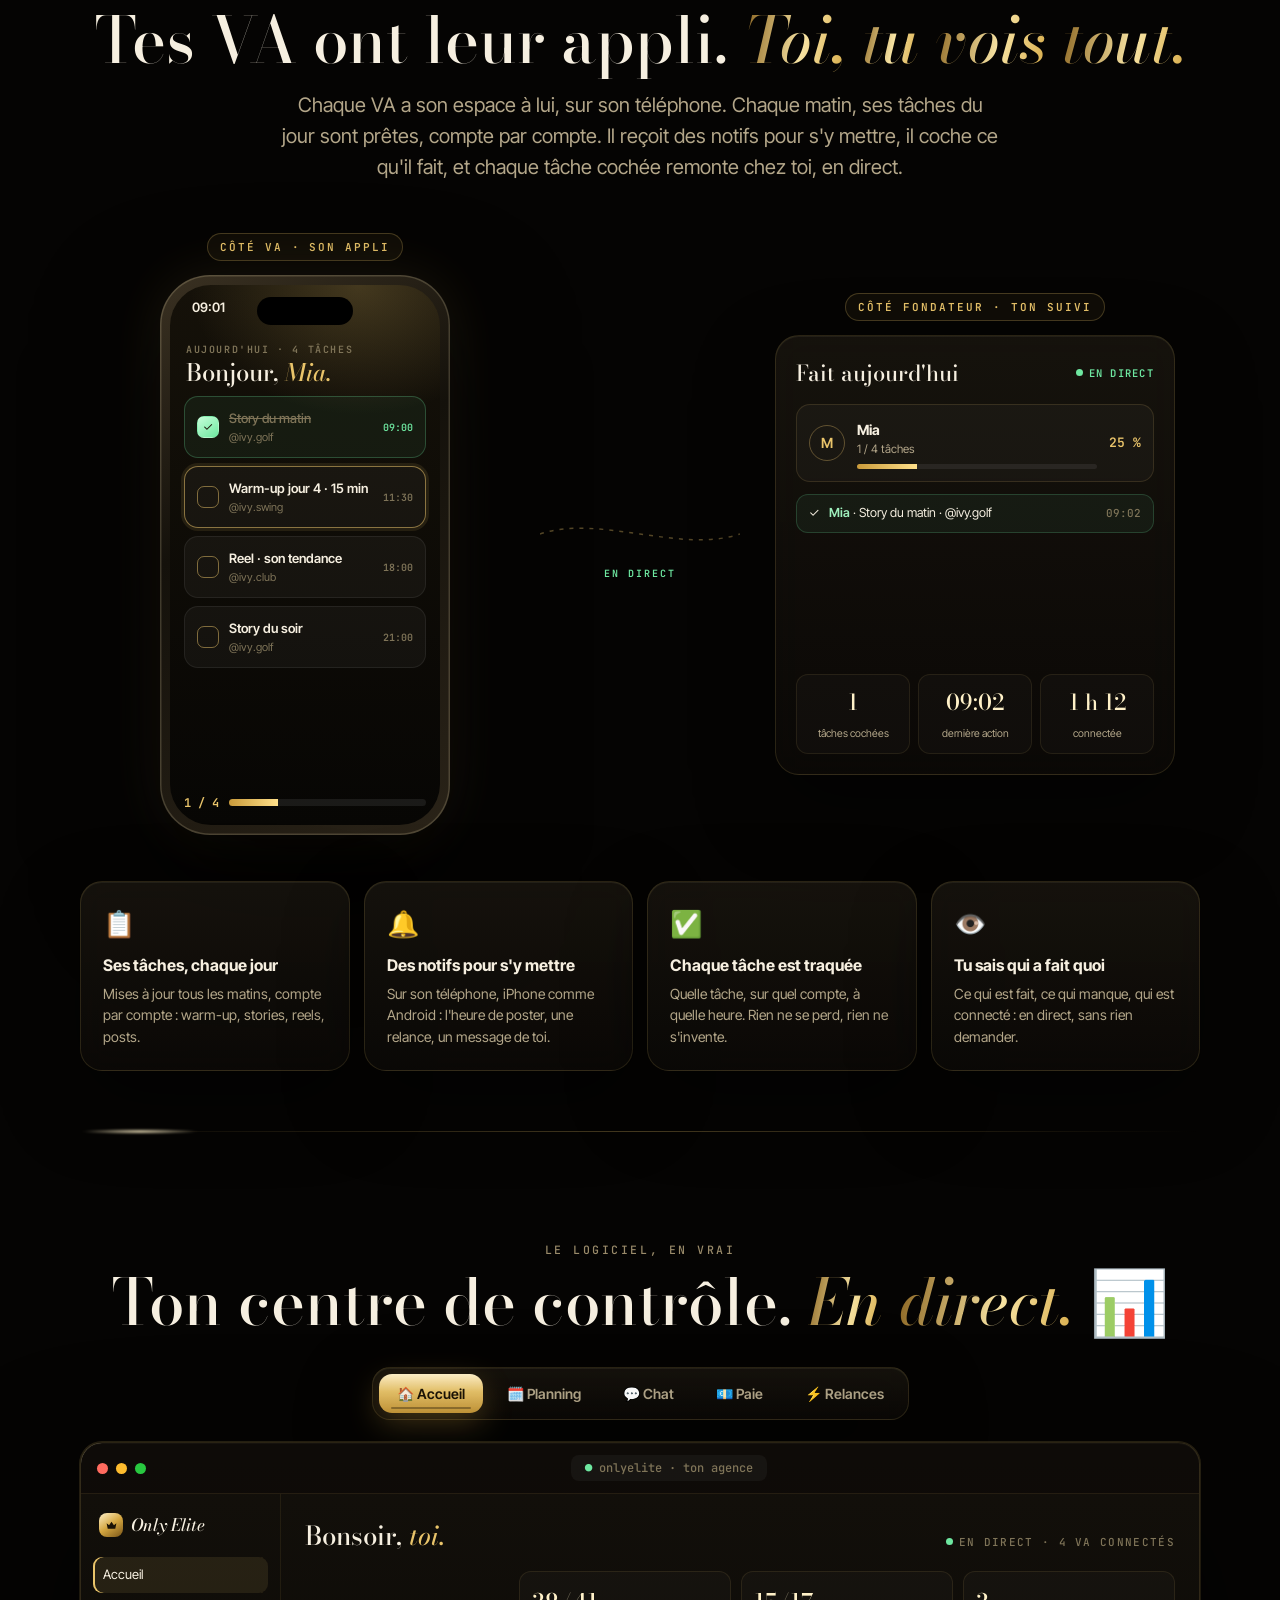
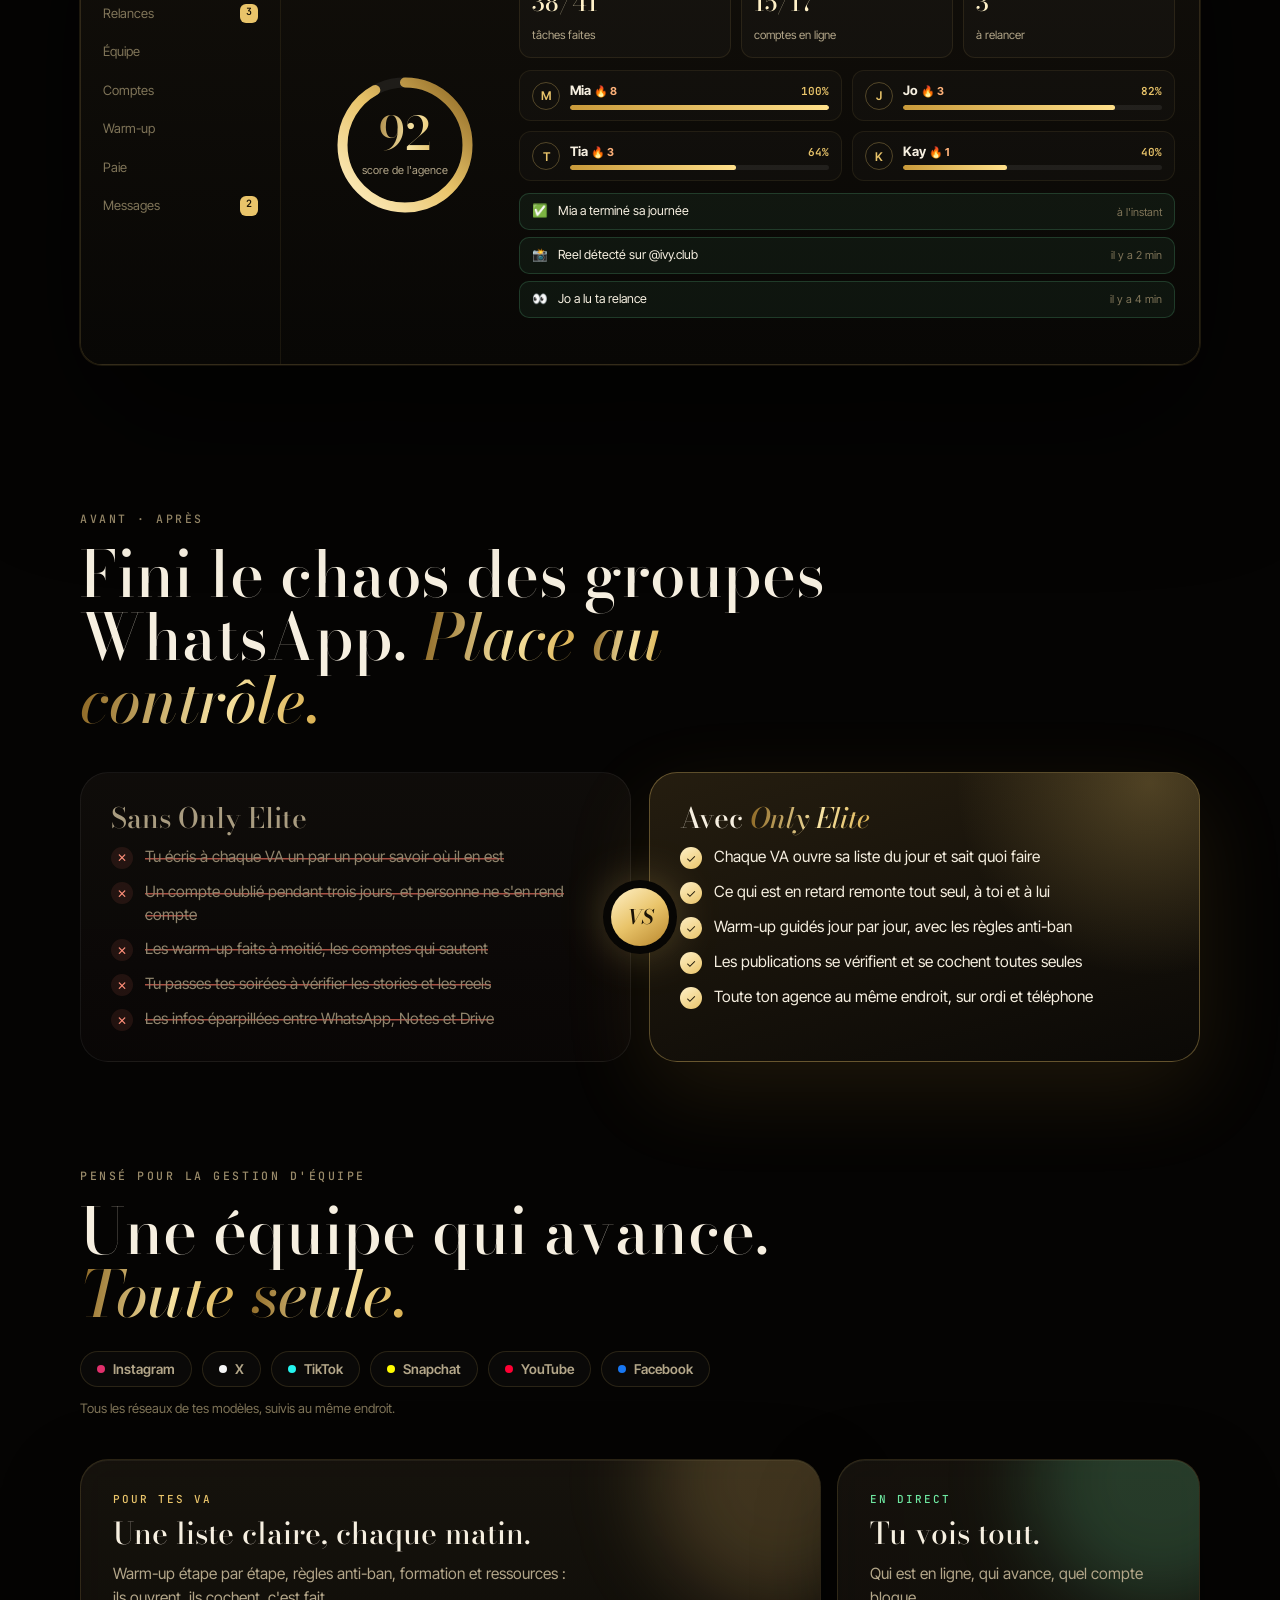
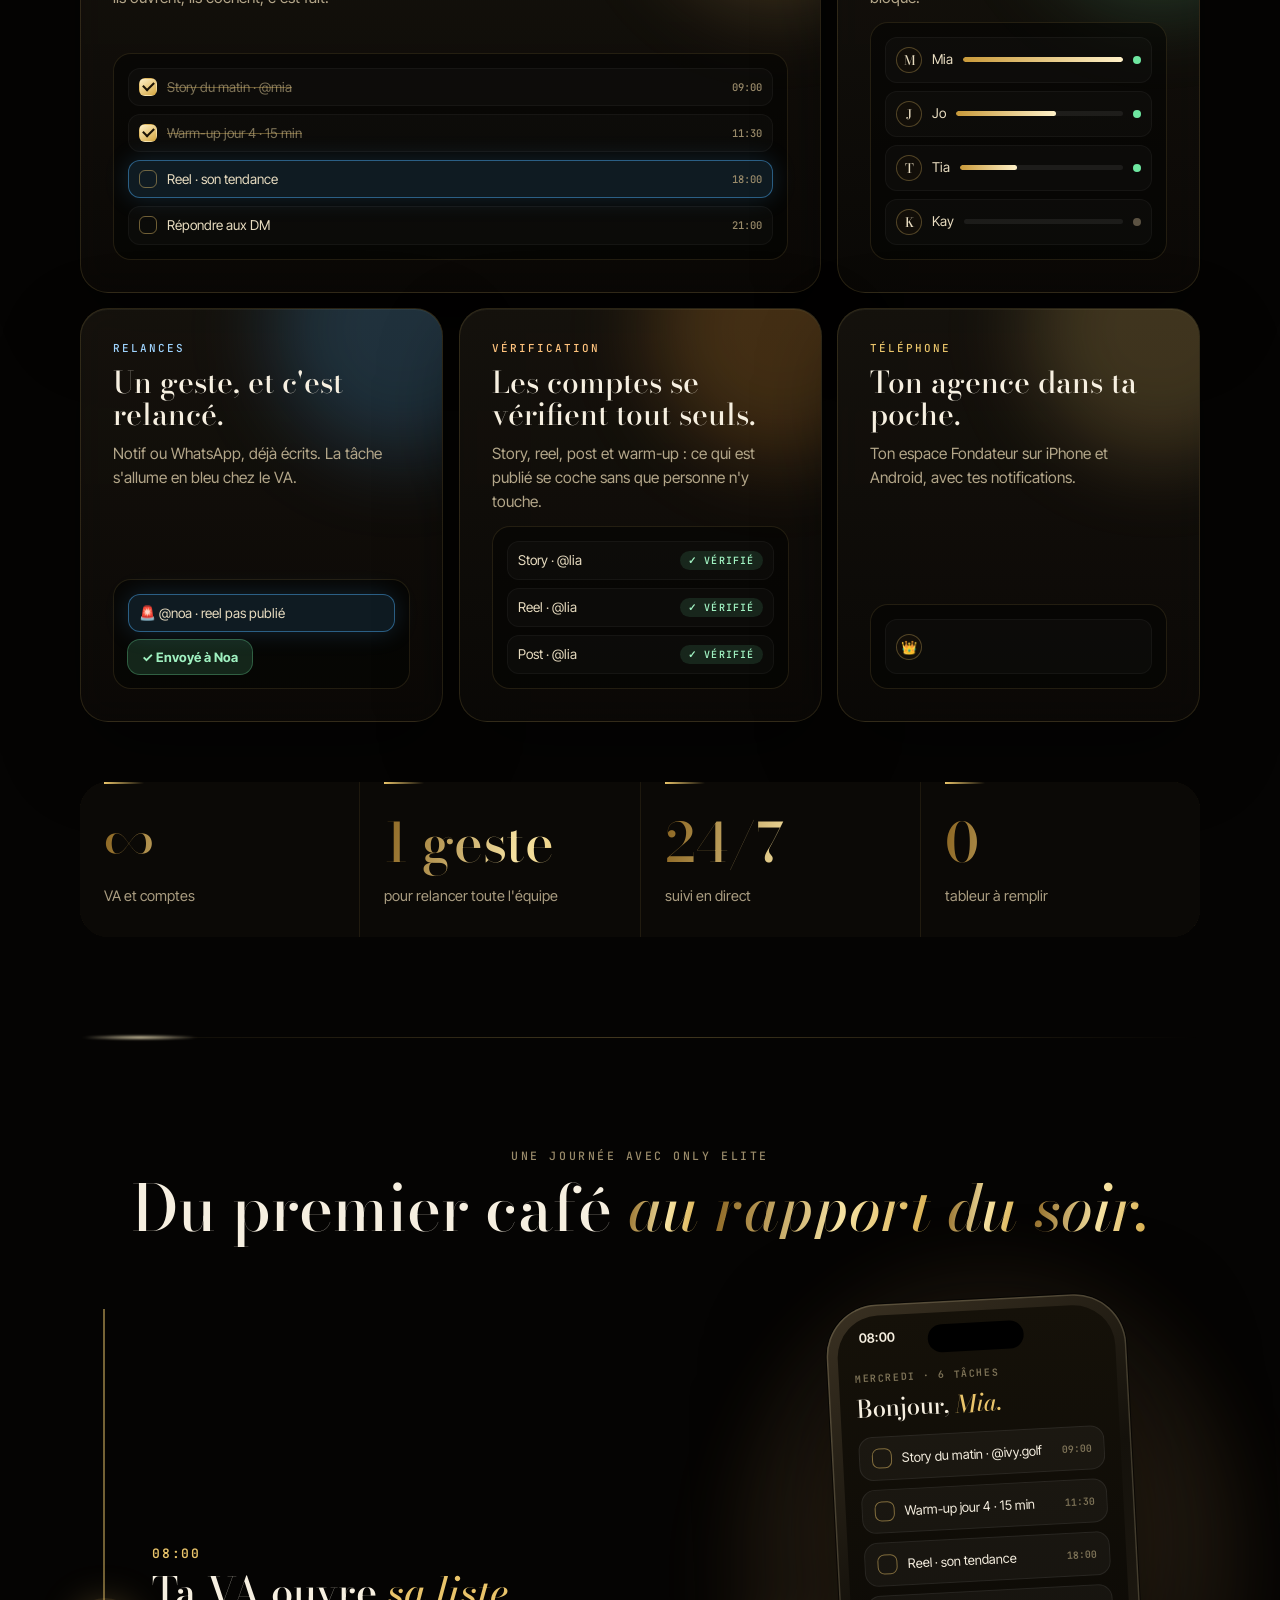
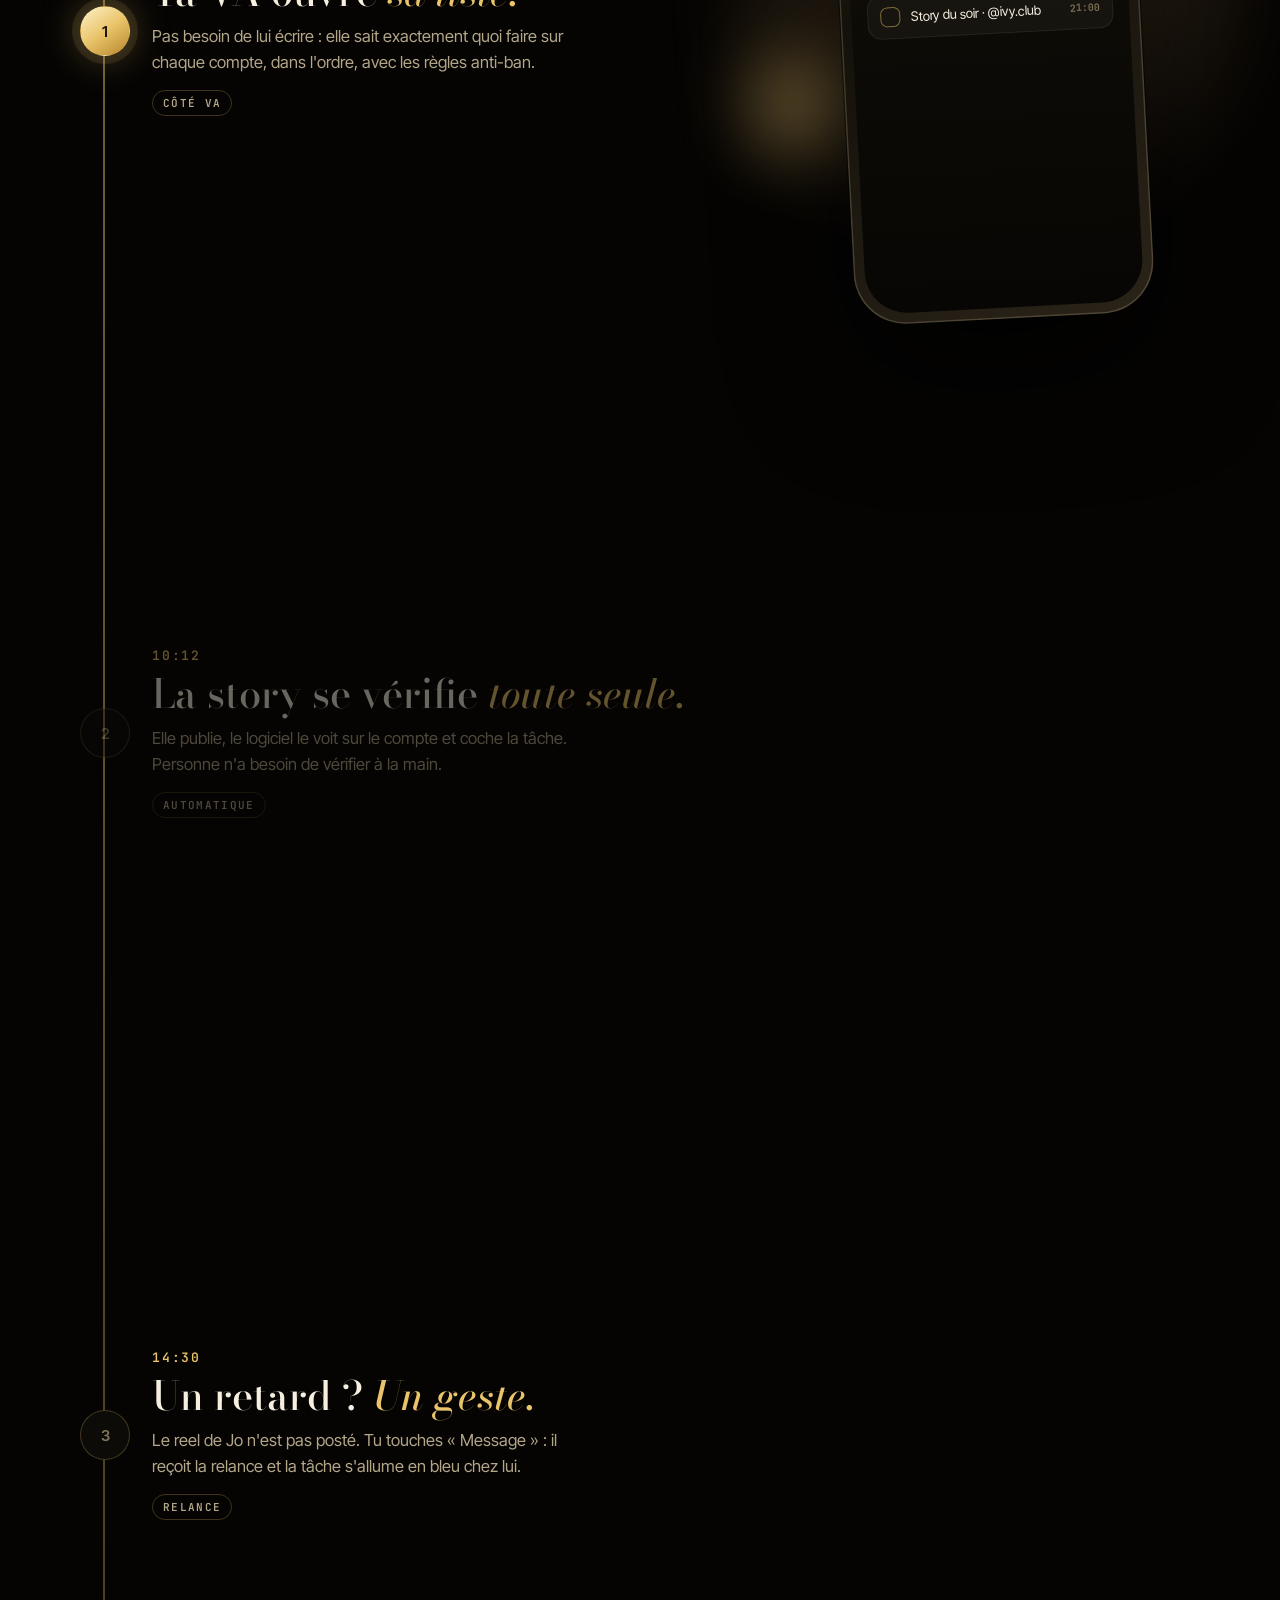
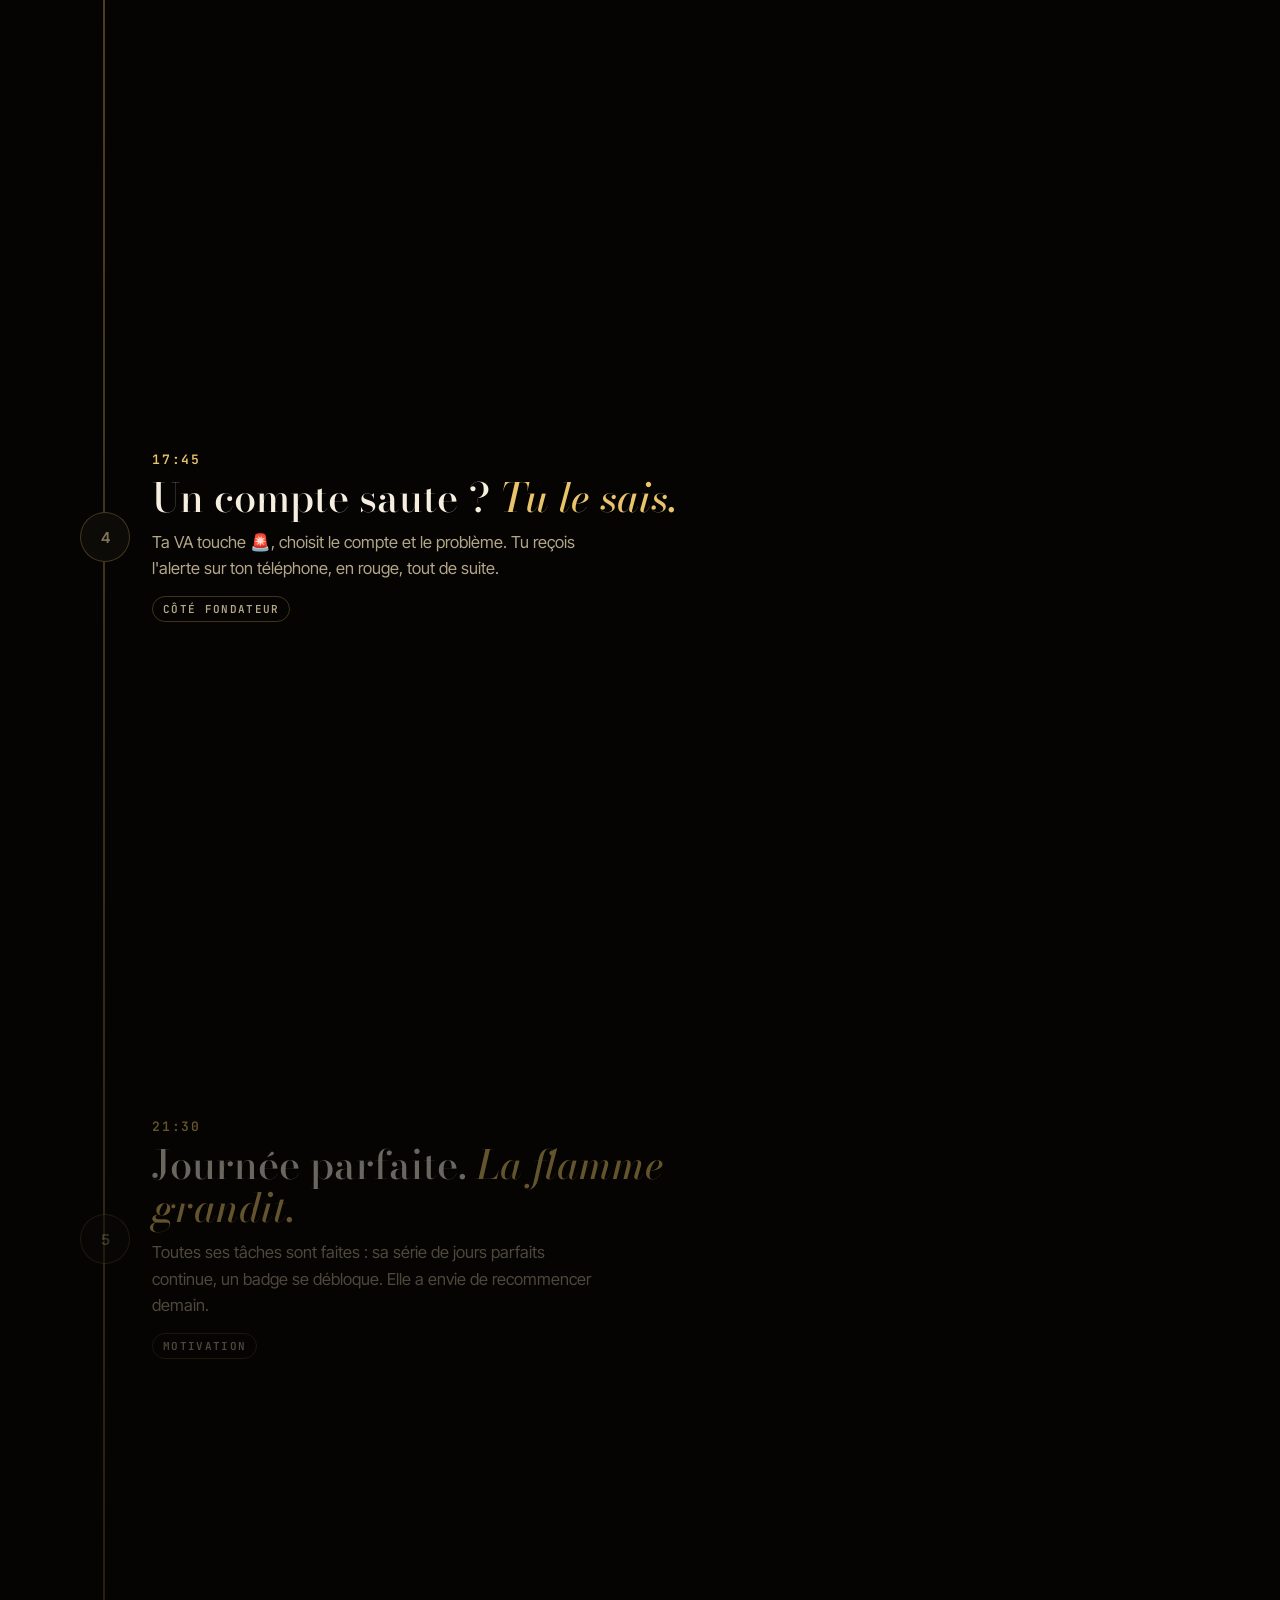
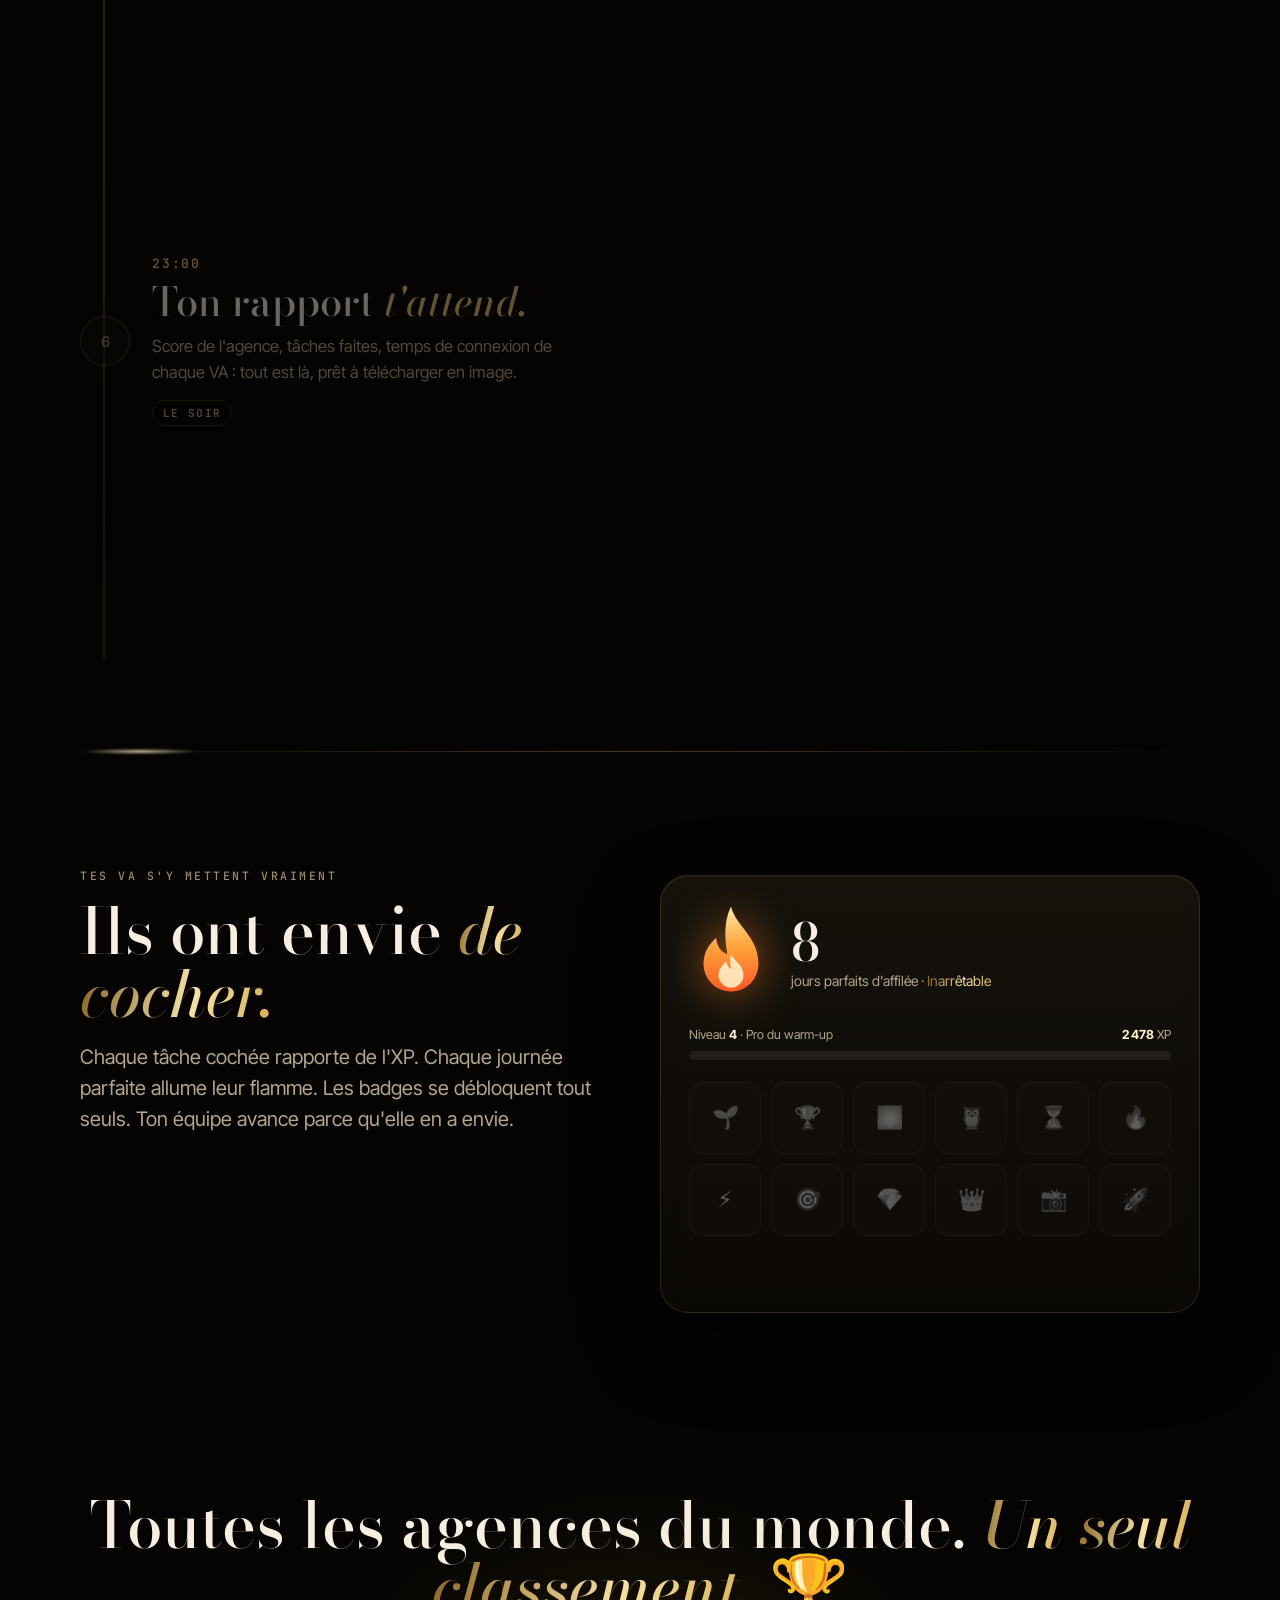
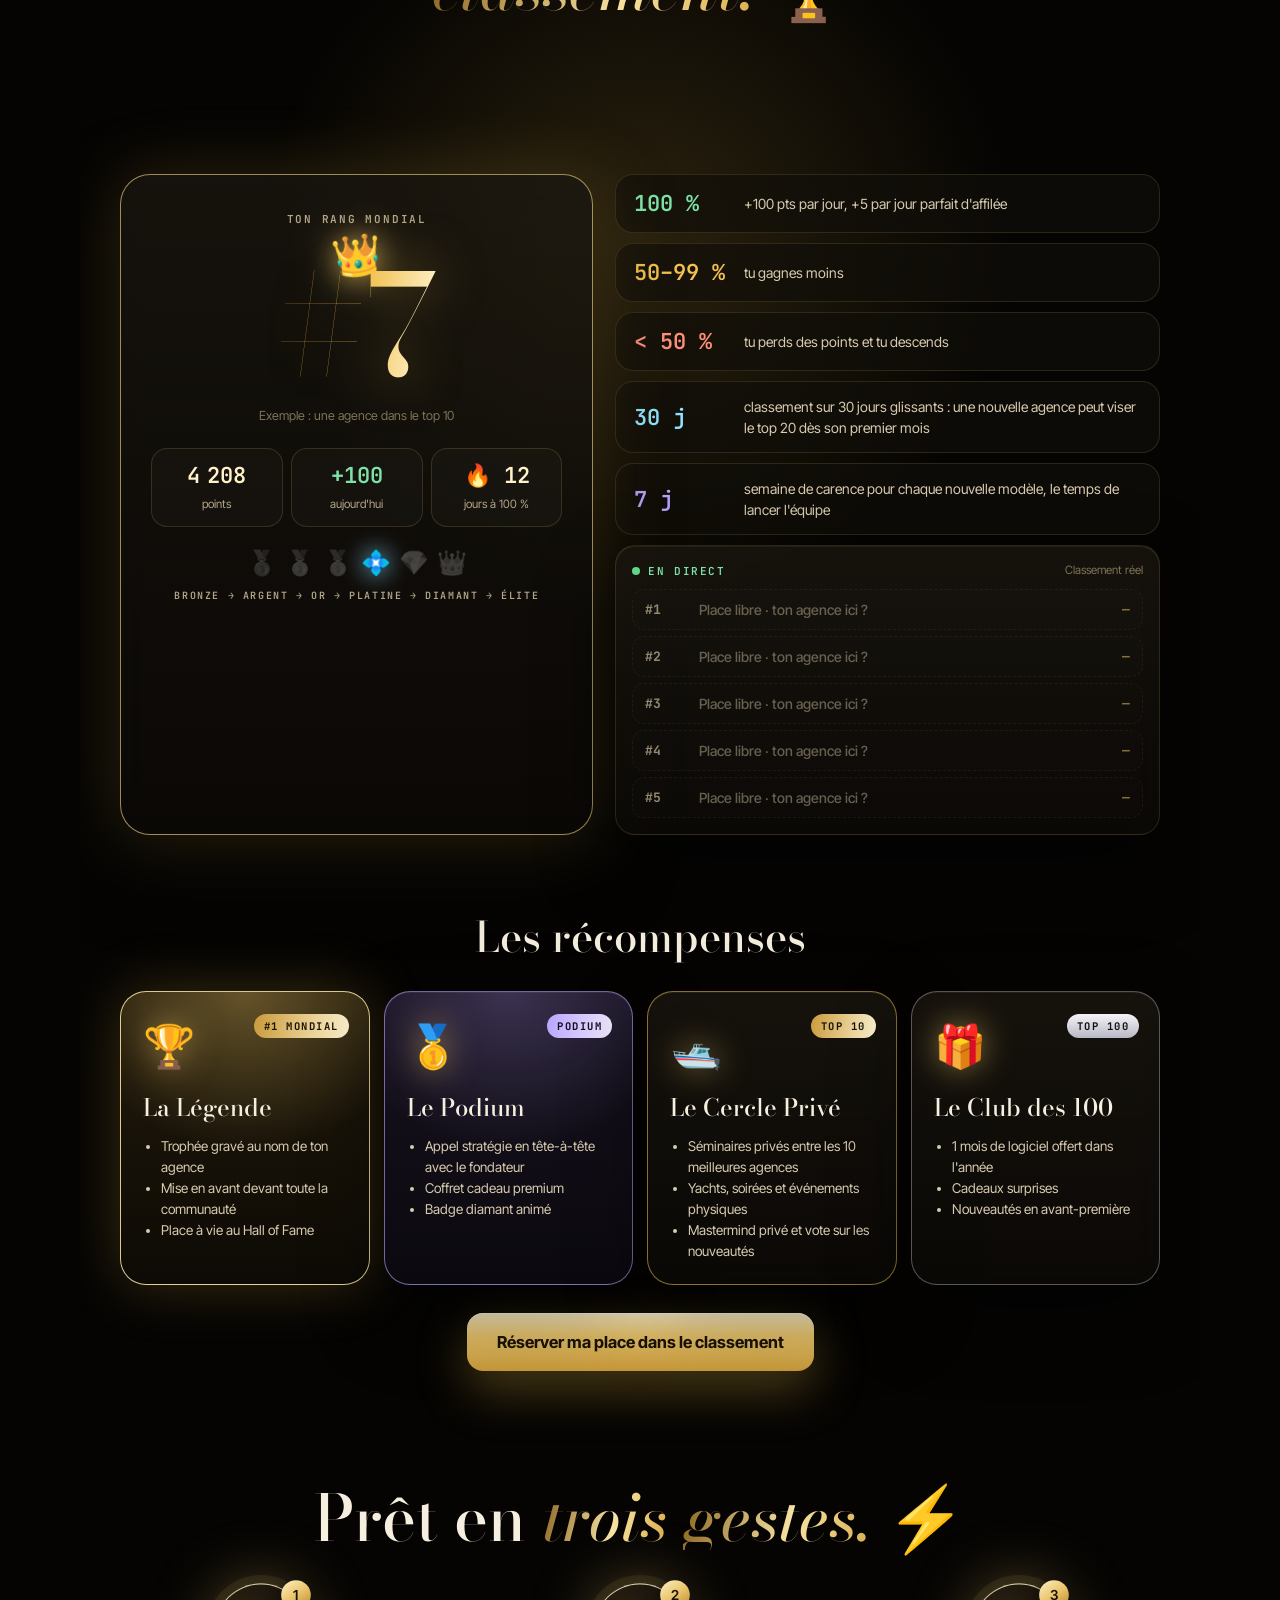
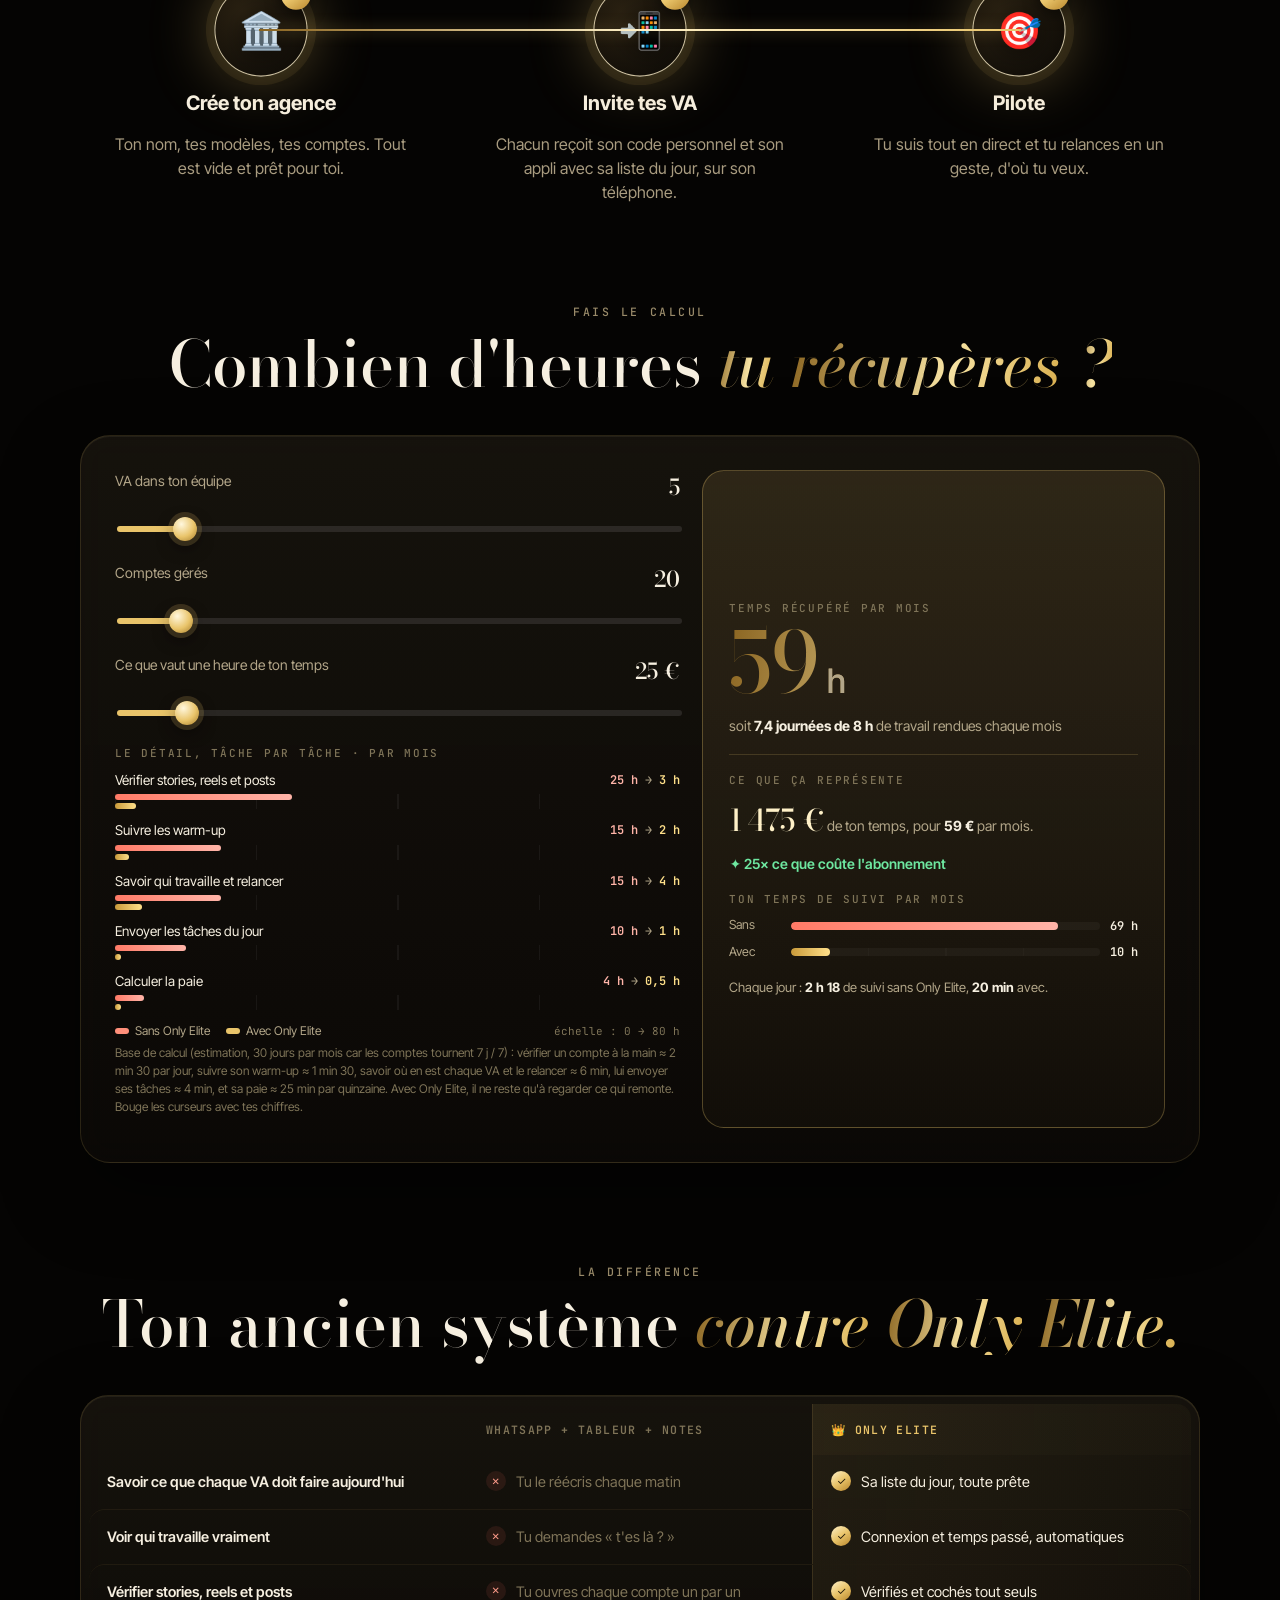
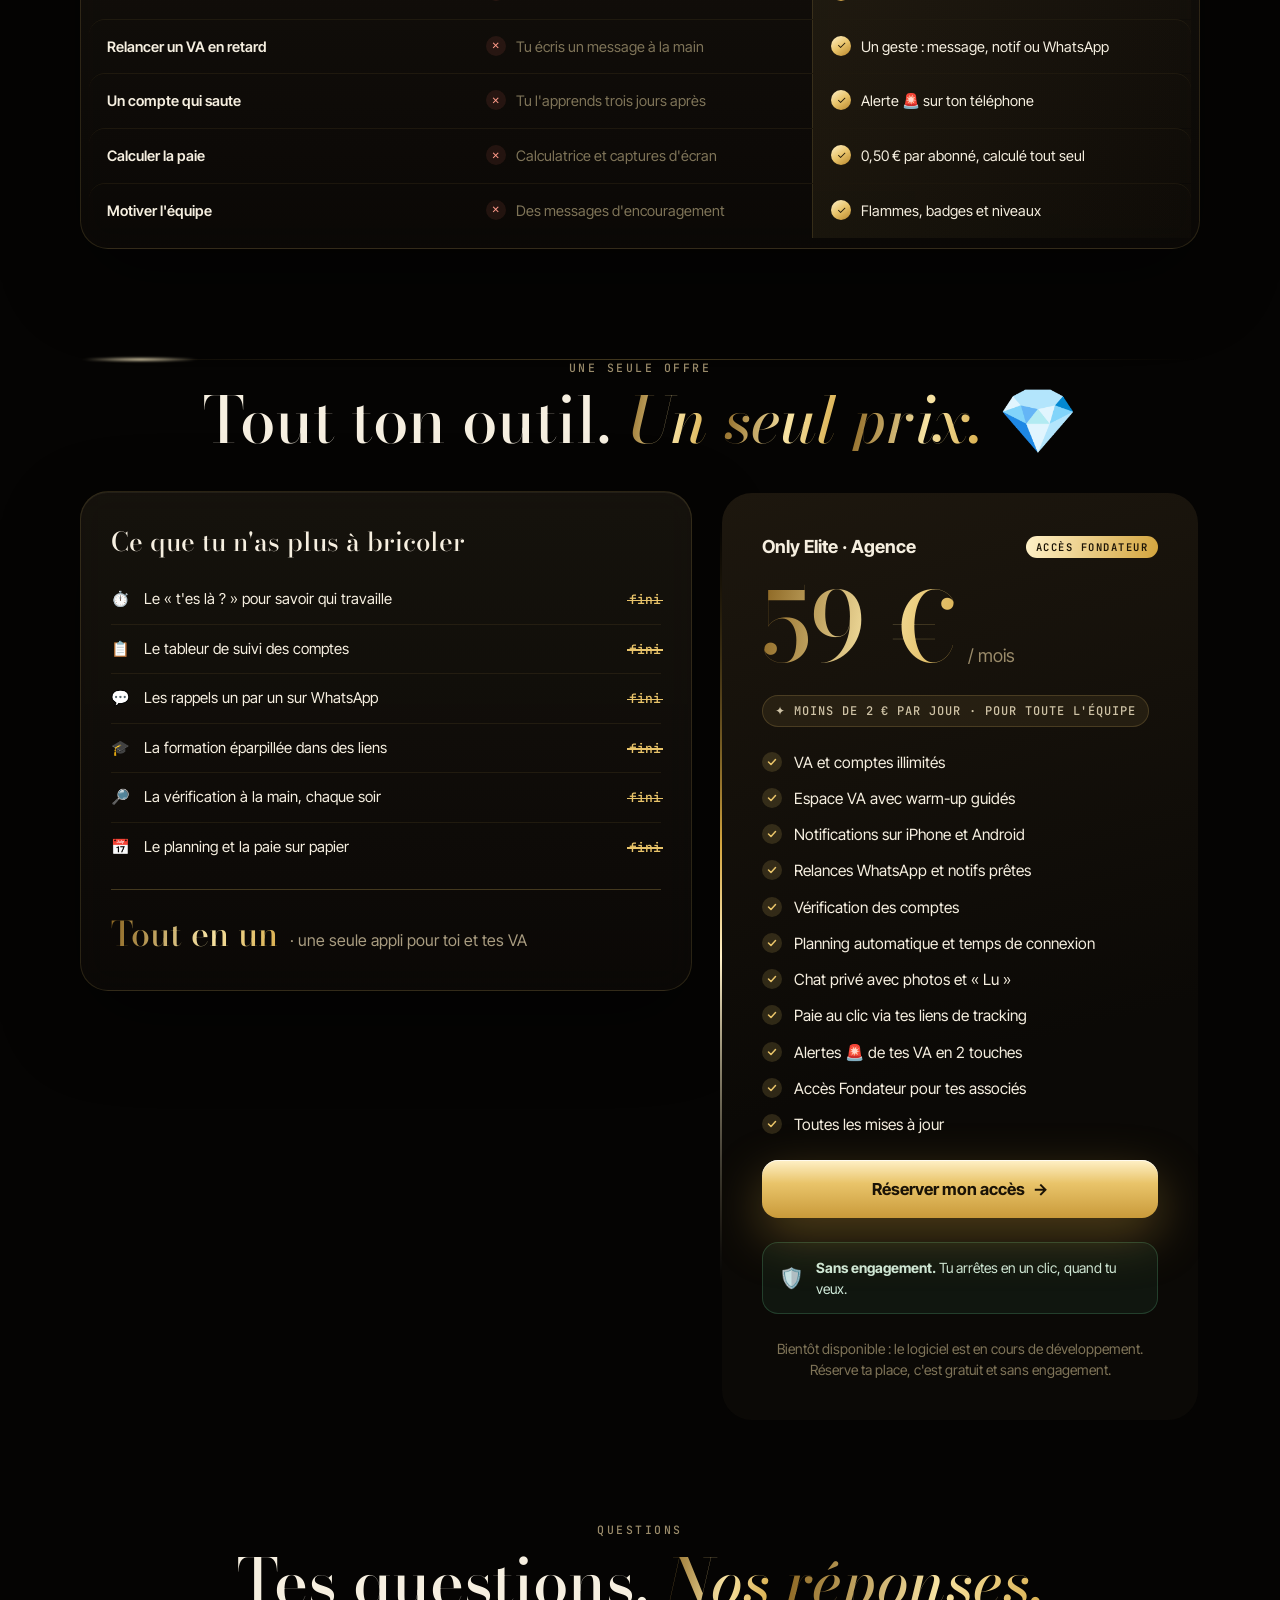
==== commit 99af18bd: "Pages légales: infos éditeur réelles (Only Elite / Lenny Martinez) Co-Authored-By: Claude Opus 4.8 <" ====
--- a/index.html
+++ b/index.html
@@ -789,7 +789,7 @@
       <div><h3>Fait par une agence. <em>Pour les agences.</em></h3><p>Only Elite est né dans une vraie agence OFM, pour une vraie équipe de VA. Chaque fonction existe parce qu'on en avait besoin au quotidien : rien de théorique, tout est utilisé tous les jours.</p></div></section>
     <section class="final glass rv"><div class="sp2" aria-hidden="true"></div><div class="o" aria-hidden="true"></div><div class="x-crown" aria-hidden="true"><svg viewBox="0 0 24 24" aria-hidden="true"><path d="M3 8l4.5 3.5L12 5l4.5 6.5L21 8l-2 10H5z"/></svg></div><h2>Prends la place du <em class="gold">premier.</em></h2><p class="lead">Only Elite ouvre bientôt. Réserve ton accès maintenant : tu seras parmi les premiers à configurer ton agence, inviter tes VA et la regarder tourner.</p><a href="#reserver" class="cta x-res" data-res>Réserver mon accès <span class="x-arr">→</span></a><span class="small">Gratuit · sans engagement · tu es prévenu(e) dès l'ouverture</span></section>
     <div class="x-word" aria-hidden="true">Only Elite<span>Only Elite</span></div>
-    <footer><span>© 2026 Only Elite · Tous droits réservés. 59 € TTC/mois · TVA non applicable, art. 293 B du CGI. Logiciel, design et textes protégés : toute reproduction, même partielle, est interdite.</span><a class="r" href="mentions-legales.html">Mentions légales</a><a href="cgv.html">CGV</a><a href="confidentialite.html">Confidentialité</a><a href="mailto:contact@onlyelite.fr">Contact</a></footer>
+    <footer><span>© 2026 Only Elite · Tous droits réservés. 59 € TTC/mois · TVA non applicable, art. 293 B du CGI. Logiciel, design et textes protégés : toute reproduction, même partielle, est interdite.</span><a class="r" href="mentions-legales.html">Mentions légales</a><a href="cgv.html">CGV</a><a href="confidentialite.html">Confidentialité</a><a href="mailto:onlyelitepro@gmail.com">Contact</a></footer>
   </div>
 </div>
 <script>
@@ -819,7 +819,7 @@
   $('#how').innerHTML=[['1','🏛️','Crée ton agence','Ton nom, tes modèles, tes comptes. Tout est vide et prêt pour toi.'],['2','📲','Invite tes VA','Chacun reçoit son code personnel et son appli avec sa liste du jour, sur son téléphone.'],['3','🎯','Pilote','Tu suis tout en direct et tu relances en un geste, d\'où tu veux.']].map(([n,e,t,d],i)=>`<div style="--i:${i}"><u><span class="ic">${e}</span><b class="nb">${n}</b></u><h3>${t}</h3><p>${d}</p></div>`).join('');
   $('#stack').innerHTML=[['⏱️','Le « t\'es là ? » pour savoir qui travaille'],['📋','Le tableur de suivi des comptes'],['💬','Les rappels un par un sur WhatsApp'],['🎓','La formation éparpillée dans des liens'],['🔎','La vérification à la main, chaque soir'],['📅','Le planning et la paie sur papier']].map(([e,t],n)=>`<div class="r" style="--n:${n}"><span>${e}</span><span>${t}</span><em>fini</em></div>`).join('');
   $('#inc').innerHTML=['VA et comptes illimités','Espace VA avec warm-up guidés','Notifications sur iPhone et Android','Relances WhatsApp et notifs prêtes','Vérification des comptes','Planning automatique et temps de connexion','Chat privé avec photos et « Lu »','Paie au clic via tes liens de tracking','Alertes 🚨 de tes VA en 2 touches','Accès Fondateur pour tes associés','Toutes les mises à jour'].map((t,n)=>`<li style="--n:${n}"><i>${ck}</i>${t}</li>`).join('');
-  $('#faqL').innerHTML=[['Mes VA ont vraiment leur propre appli ?','Oui. Chaque VA a son espace à lui, sur son téléphone ou son ordinateur, avec son code personnel. Il y trouve ses tâches du jour, mises à jour chaque matin, reçoit des notifs pour s\'y mettre et coche ce qu\'il fait. Toi, tu vois chaque tâche cochée en direct.'],['Quand est-ce que ça ouvre ?','Le logiciel est en cours de développement et tourne déjà dans notre agence. Réserve ton accès (c\'est gratuit) : tu es prévenu(e) en premier dès l\'ouverture.'],['Je peux arrêter quand je veux ?','Oui. Tu arrêtes quand tu veux et ton accès reste ouvert jusqu\'à la fin du mois payé.'],['Mes VA doivent payer ?','Non. L\'abonnement couvre toute ton agence. Chaque VA se connecte avec son code personnel.'],['Combien de VA et de comptes je peux ajouter ?','Autant que tu veux. Il n\'y a pas de limite, et le prix ne change pas.'],['Ça marche sur téléphone ?','Oui, sur iPhone et Android. Ajoute-le à ton écran d\'accueil pour l\'ouvrir comme une appli et recevoir les notifications.'],['Mon associé peut y avoir accès ?','Oui. Tu ajoutes ton associé en Fondateur depuis les Paramètres : il voit tout, comme toi.'],['Je dois installer quelque chose ?','Non. Tout s\'ouvre dans le navigateur, sur ordinateur comme sur téléphone. Sur le téléphone, tu l\'ajoutes à l\'écran d\'accueil et il s\'ouvre comme une appli.'],['Mes VA voient les messages des autres ?','Non. Chaque conversation est privée entre toi et le VA. Tu peux aussi écrire à tous les VA d\'une modèle d\'un coup avec @tout.'],['Comment je sais si un VA a vraiment travaillé ?','Le planning se remplit tout seul : jour de connexion, temps passé sur son espace et tâches faites ou oubliées. Tu peux télécharger le rapport de la semaine en image.'],['Comment marche la paie au clic ?','Chaque VA a son lien de tracking. Tu importes tes liens en un copier-coller et chaque nouvel abonné venu par son lien est compté (0,50 € par défaut, réglable). La paie se calcule toute seule toutes les 2 semaines.'],['Comment je reçois mon accès ?','À l\'ouverture, les réservations sont prévenues en premier par e-mail. Tu reçois alors ton accès Fondateur pour créer ton agence et inviter tes VA.']].map(([q,a],i)=>`<details class="rv" ${i?'':'open'}><summary><em>${String(i+1).padStart(2,'0')}</em>${q}</summary><div class="fa"><p>${a}</p></div></details>`).reduce((o,h,i,L)=>{ o[i<Math.ceil(L.length/2)?0:1]+=h; return o; },['','']).map(c=>`<div class="x-fcol">${c}</div>`).join('')+`<a class="x-ask glass spot rv" href="mailto:contact@onlyelite.fr"><span>💬</span><div><b>Une autre question ?</b><small>Écris-nous, on te répond personnellement.</small></div><i>→</i></a>`;
+  $('#faqL').innerHTML=[['Mes VA ont vraiment leur propre appli ?','Oui. Chaque VA a son espace à lui, sur son téléphone ou son ordinateur, avec son code personnel. Il y trouve ses tâches du jour, mises à jour chaque matin, reçoit des notifs pour s\'y mettre et coche ce qu\'il fait. Toi, tu vois chaque tâche cochée en direct.'],['Quand est-ce que ça ouvre ?','Le logiciel est en cours de développement et tourne déjà dans notre agence. Réserve ton accès (c\'est gratuit) : tu es prévenu(e) en premier dès l\'ouverture.'],['Je peux arrêter quand je veux ?','Oui. Tu arrêtes quand tu veux et ton accès reste ouvert jusqu\'à la fin du mois payé.'],['Mes VA doivent payer ?','Non. L\'abonnement couvre toute ton agence. Chaque VA se connecte avec son code personnel.'],['Combien de VA et de comptes je peux ajouter ?','Autant que tu veux. Il n\'y a pas de limite, et le prix ne change pas.'],['Ça marche sur téléphone ?','Oui, sur iPhone et Android. Ajoute-le à ton écran d\'accueil pour l\'ouvrir comme une appli et recevoir les notifications.'],['Mon associé peut y avoir accès ?','Oui. Tu ajoutes ton associé en Fondateur depuis les Paramètres : il voit tout, comme toi.'],['Je dois installer quelque chose ?','Non. Tout s\'ouvre dans le navigateur, sur ordinateur comme sur téléphone. Sur le téléphone, tu l\'ajoutes à l\'écran d\'accueil et il s\'ouvre comme une appli.'],['Mes VA voient les messages des autres ?','Non. Chaque conversation est privée entre toi et le VA. Tu peux aussi écrire à tous les VA d\'une modèle d\'un coup avec @tout.'],['Comment je sais si un VA a vraiment travaillé ?','Le planning se remplit tout seul : jour de connexion, temps passé sur son espace et tâches faites ou oubliées. Tu peux télécharger le rapport de la semaine en image.'],['Comment marche la paie au clic ?','Chaque VA a son lien de tracking. Tu importes tes liens en un copier-coller et chaque nouvel abonné venu par son lien est compté (0,50 € par défaut, réglable). La paie se calcule toute seule toutes les 2 semaines.'],['Comment je reçois mon accès ?','À l\'ouverture, les réservations sont prévenues en premier par e-mail. Tu reçois alors ton accès Fondateur pour créer ton agence et inviter tes VA.']].map(([q,a],i)=>`<details class="rv" ${i?'':'open'}><summary><em>${String(i+1).padStart(2,'0')}</em>${q}</summary><div class="fa"><p>${a}</p></div></details>`).reduce((o,h,i,L)=>{ o[i<Math.ceil(L.length/2)?0:1]+=h; return o; },['','']).map(c=>`<div class="x-fcol">${c}</div>`).join('')+`<a class="x-ask glass spot rv" href="mailto:onlyelitepro@gmail.com"><span>💬</span><div><b>Une autre question ?</b><small>Écris-nous, on te répond personnellement.</small></div><i>→</i></a>`;
   // apparition au défilement
   const io=new IntersectionObserver(es=>es.forEach(e=>{ if(e.isIntersecting){ e.target.classList.add('in'); io.unobserve(e.target); } }),{threshold:.14});
   document.querySelectorAll('.rv').forEach(el=>io.observe(el));
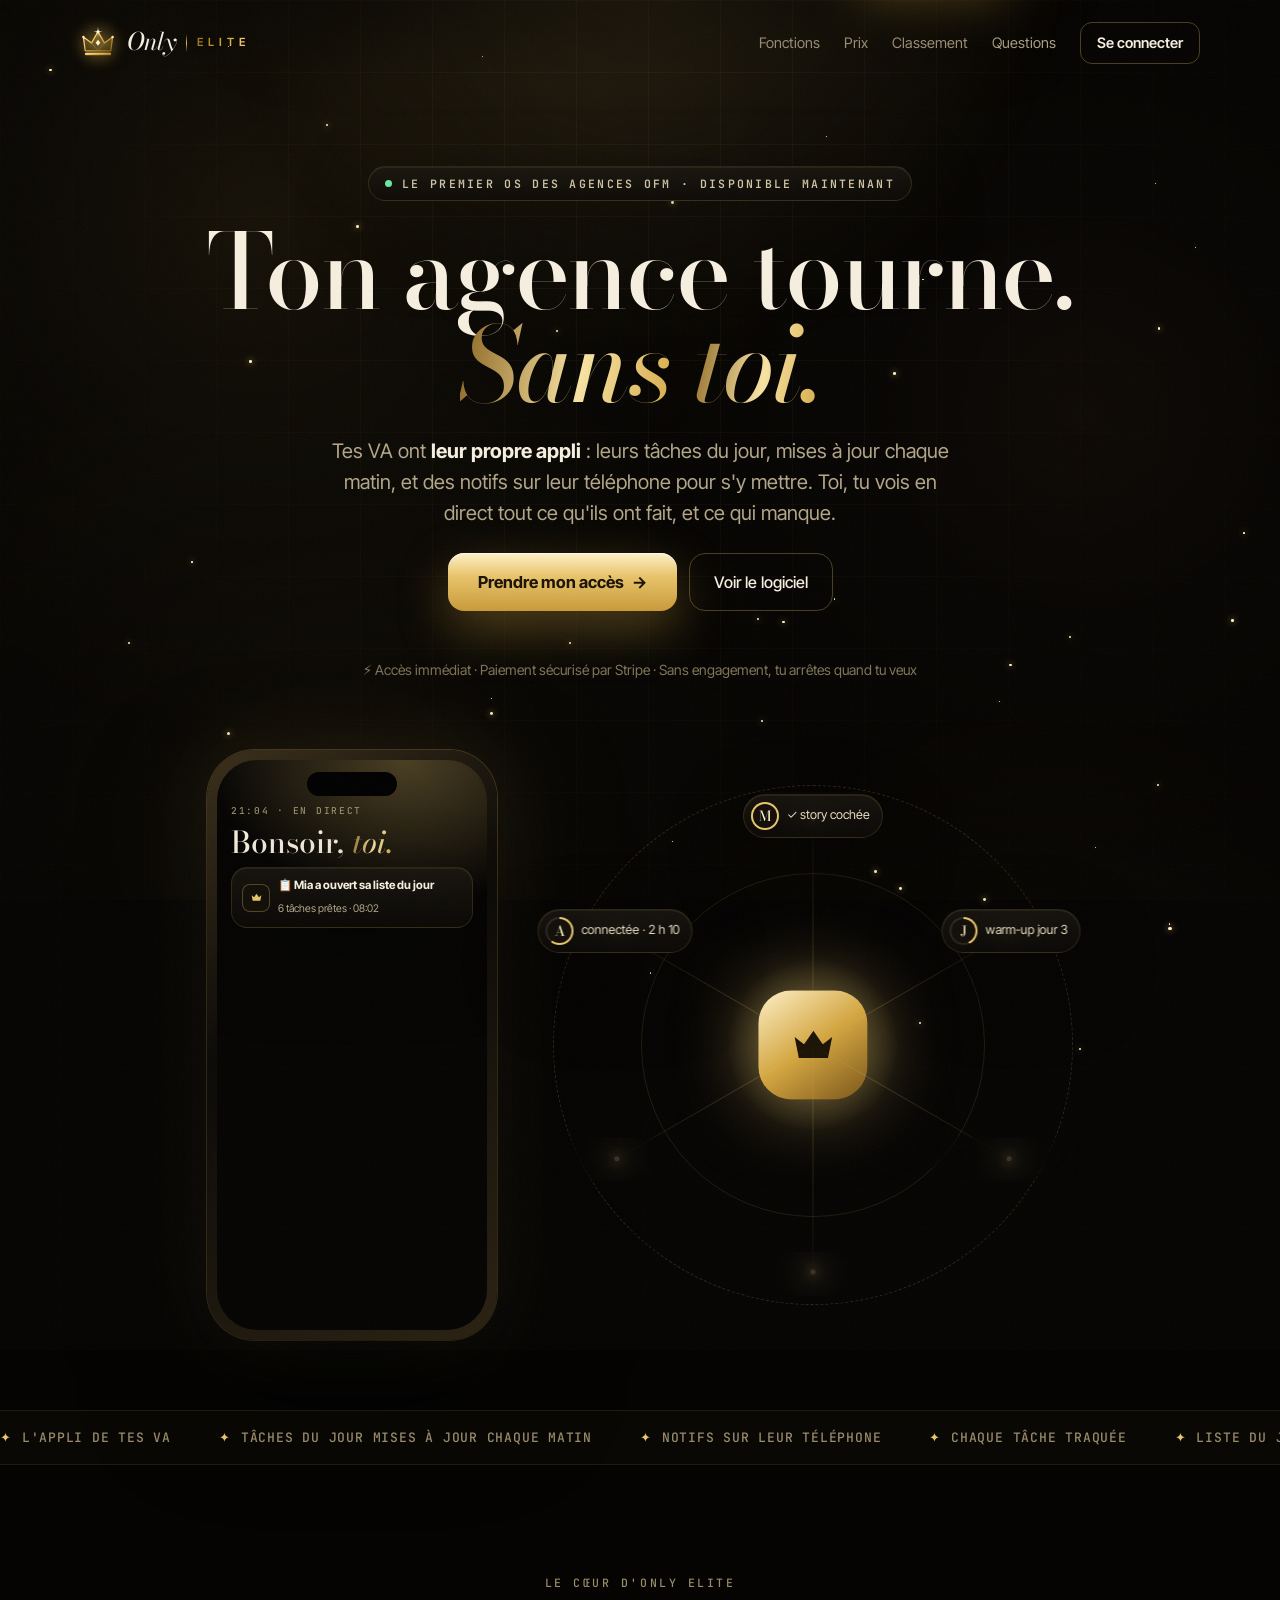
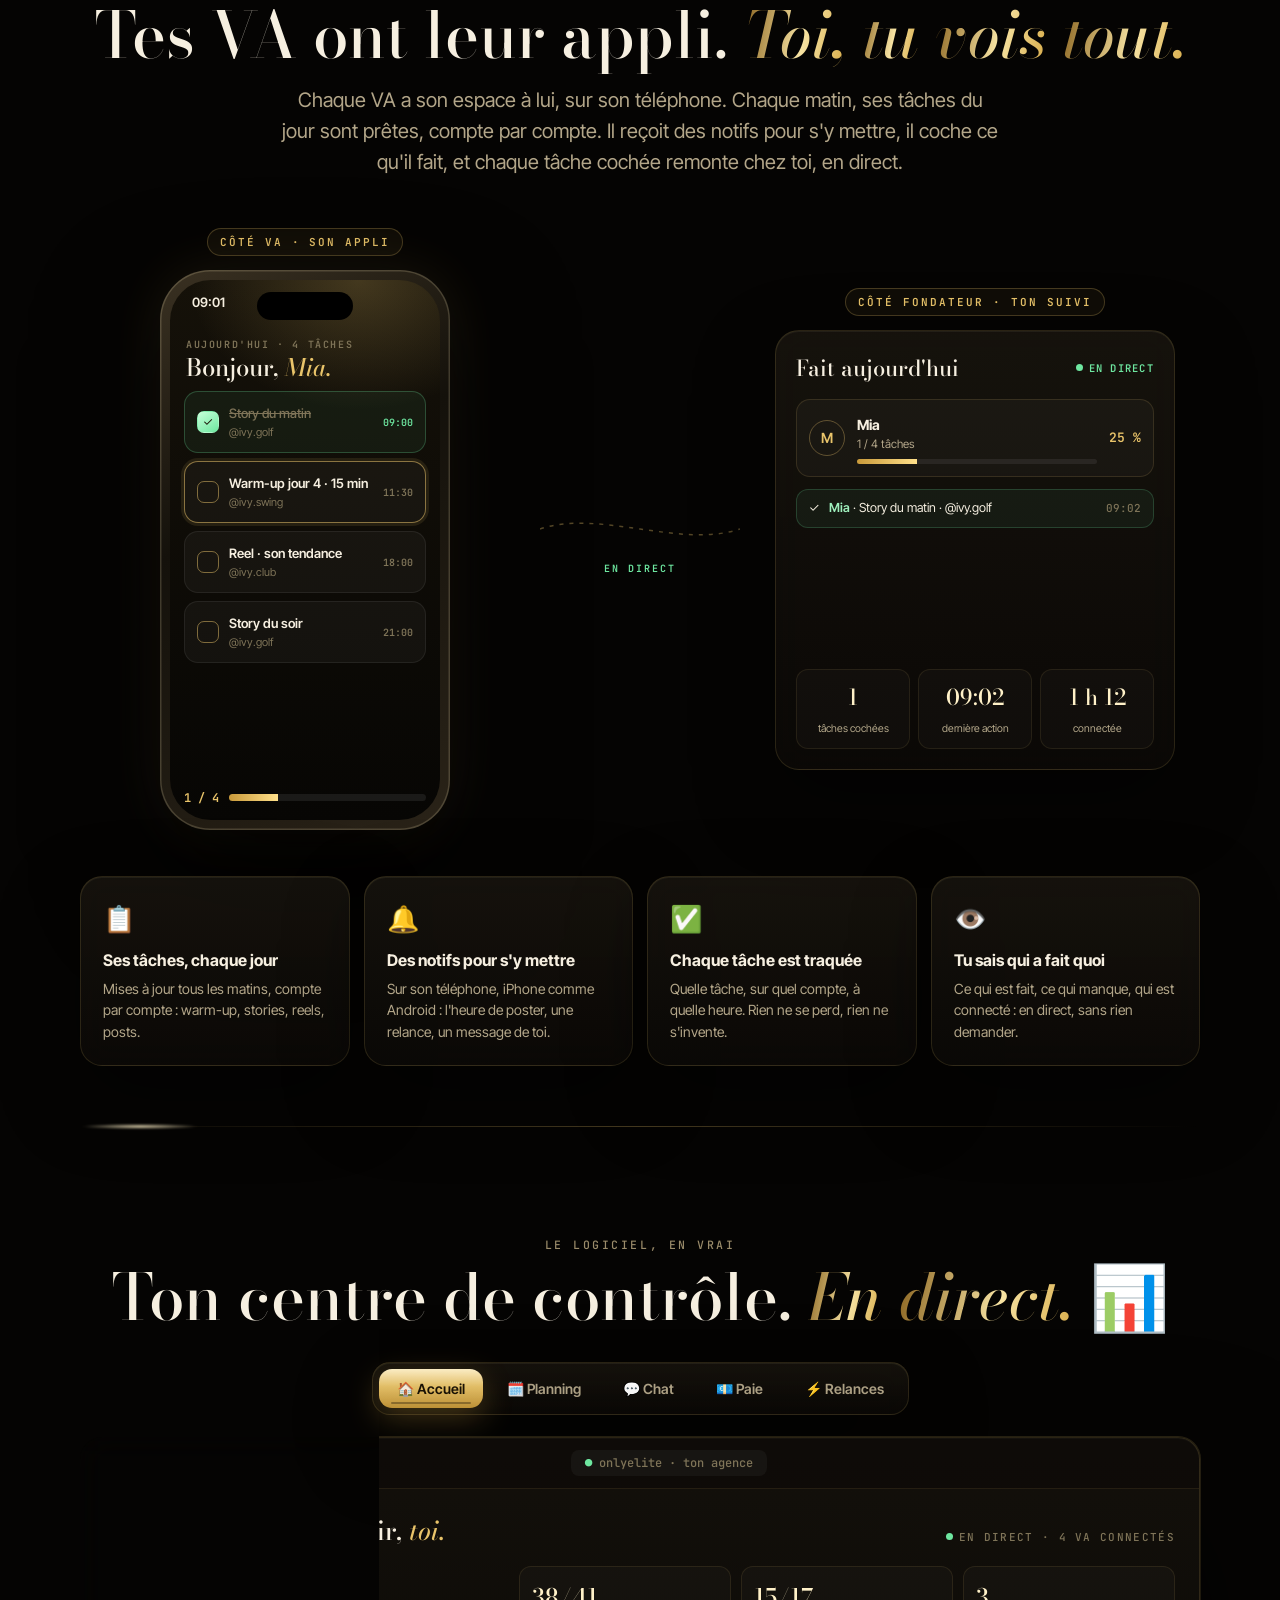
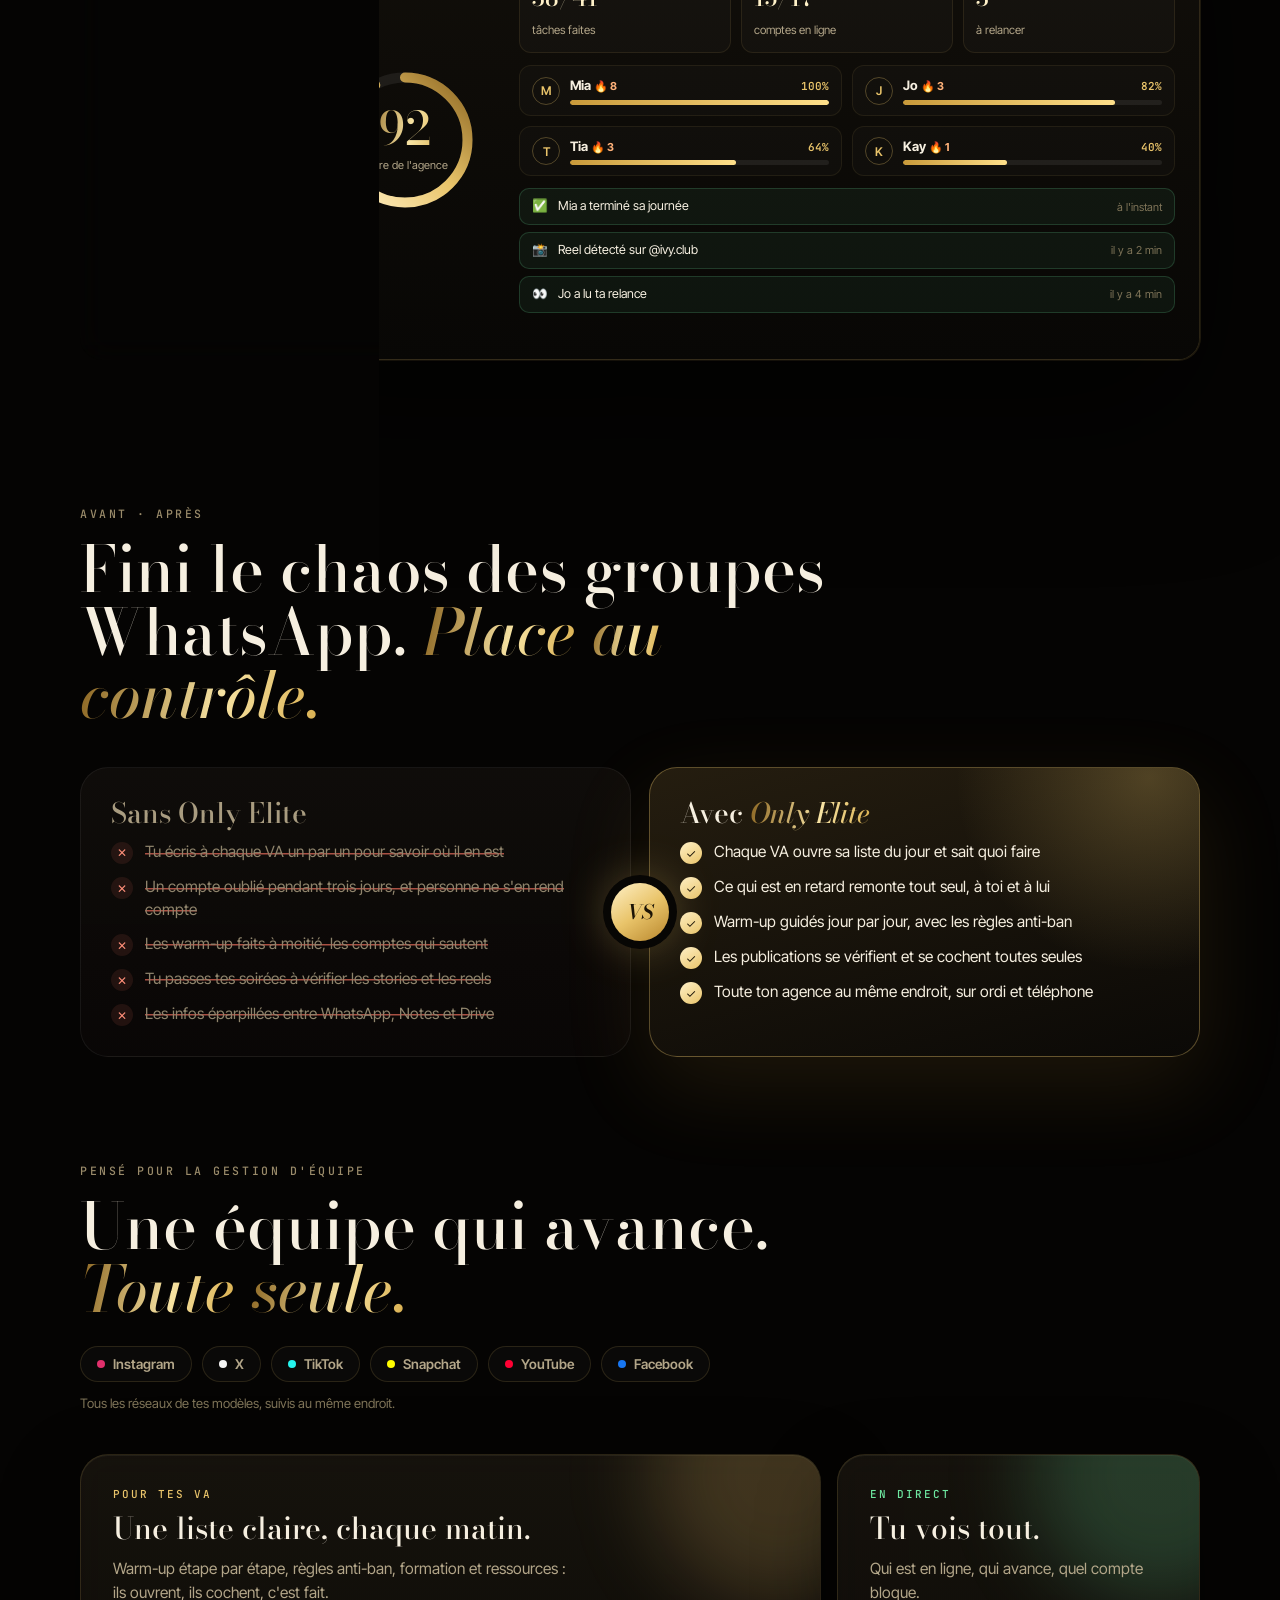
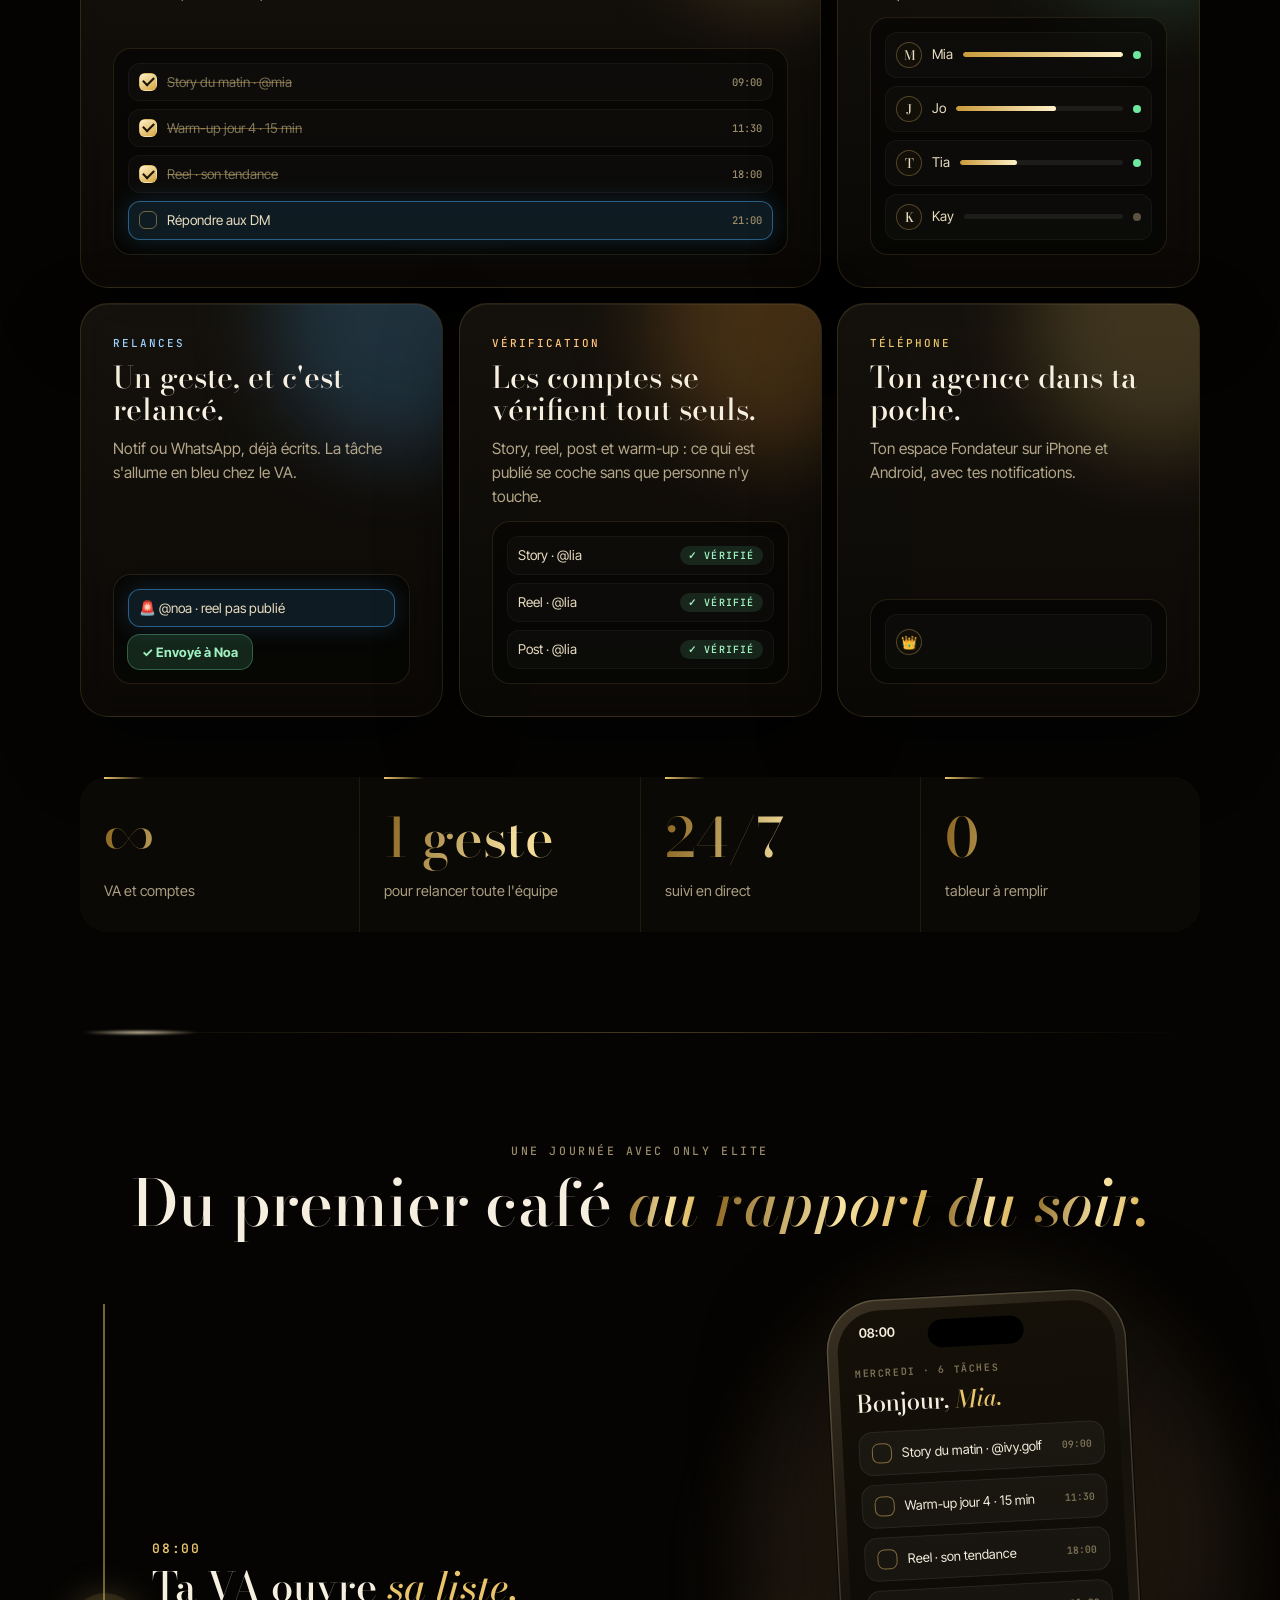
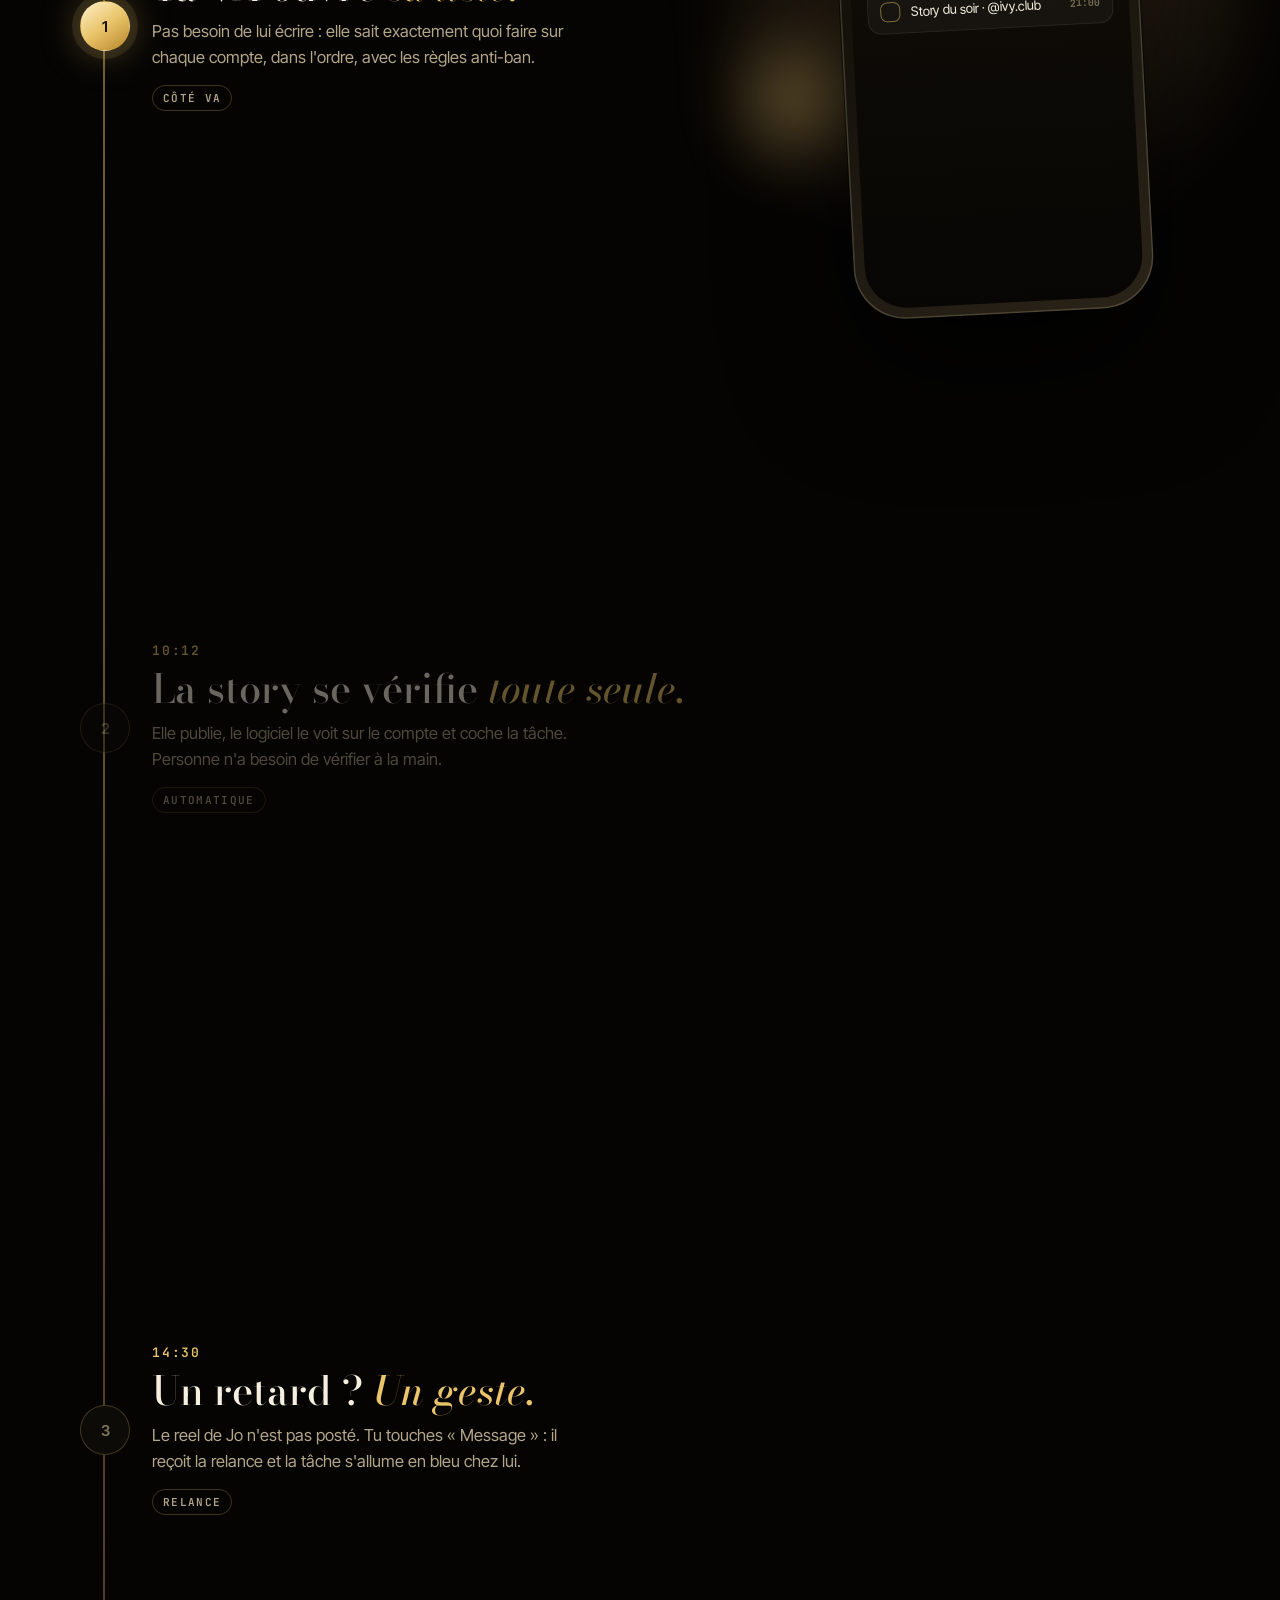
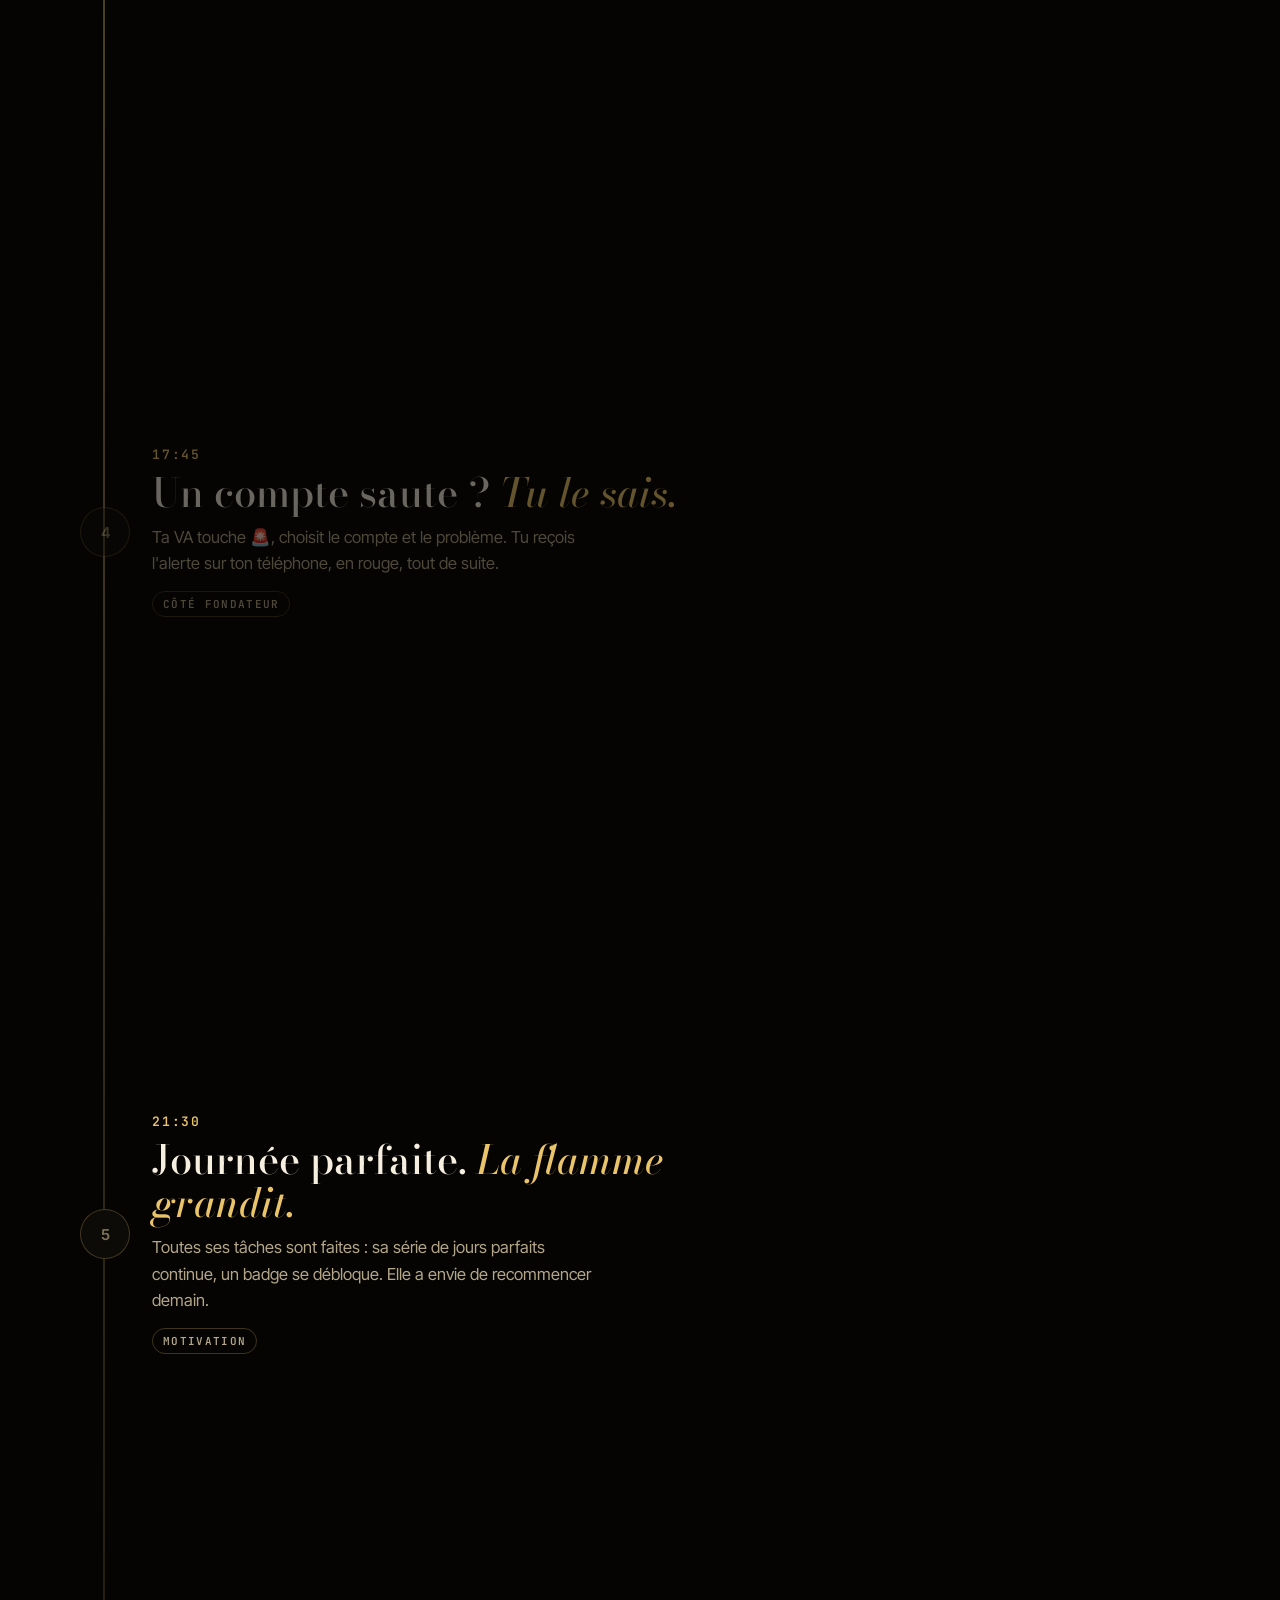
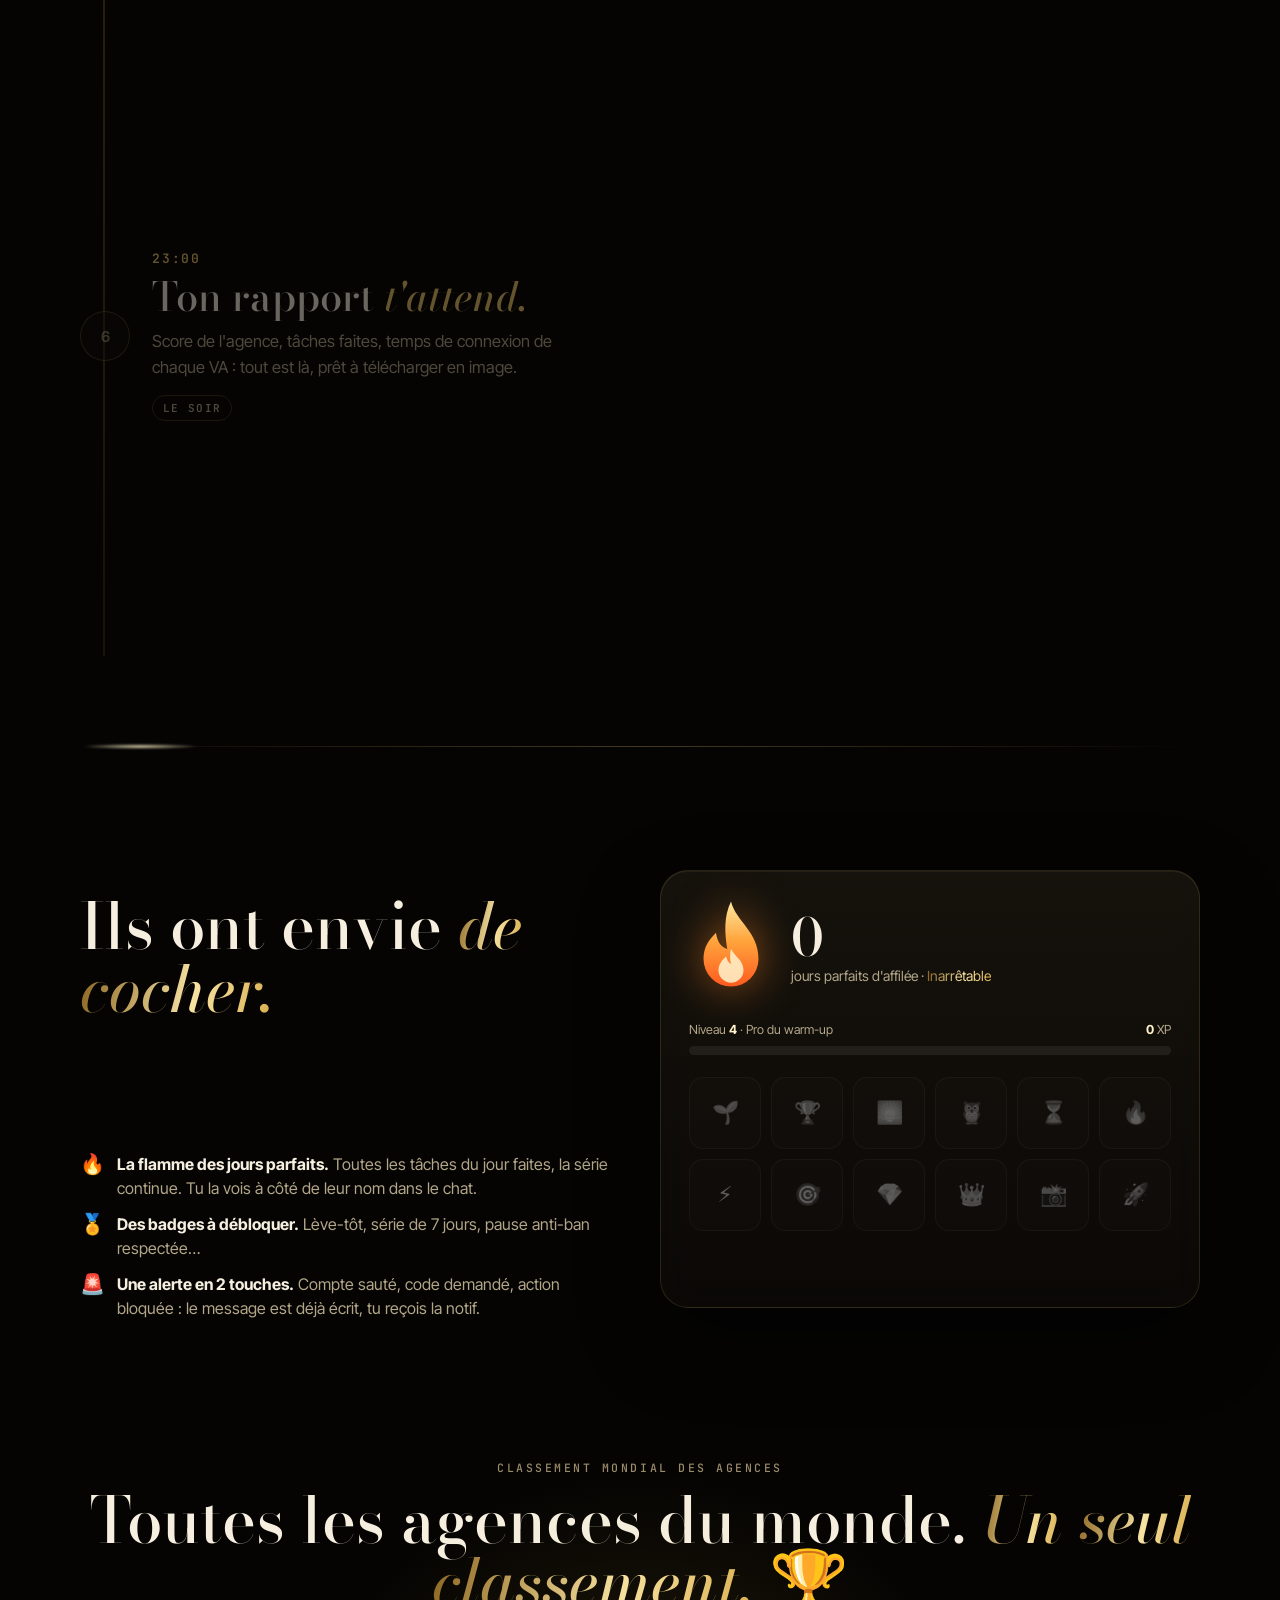
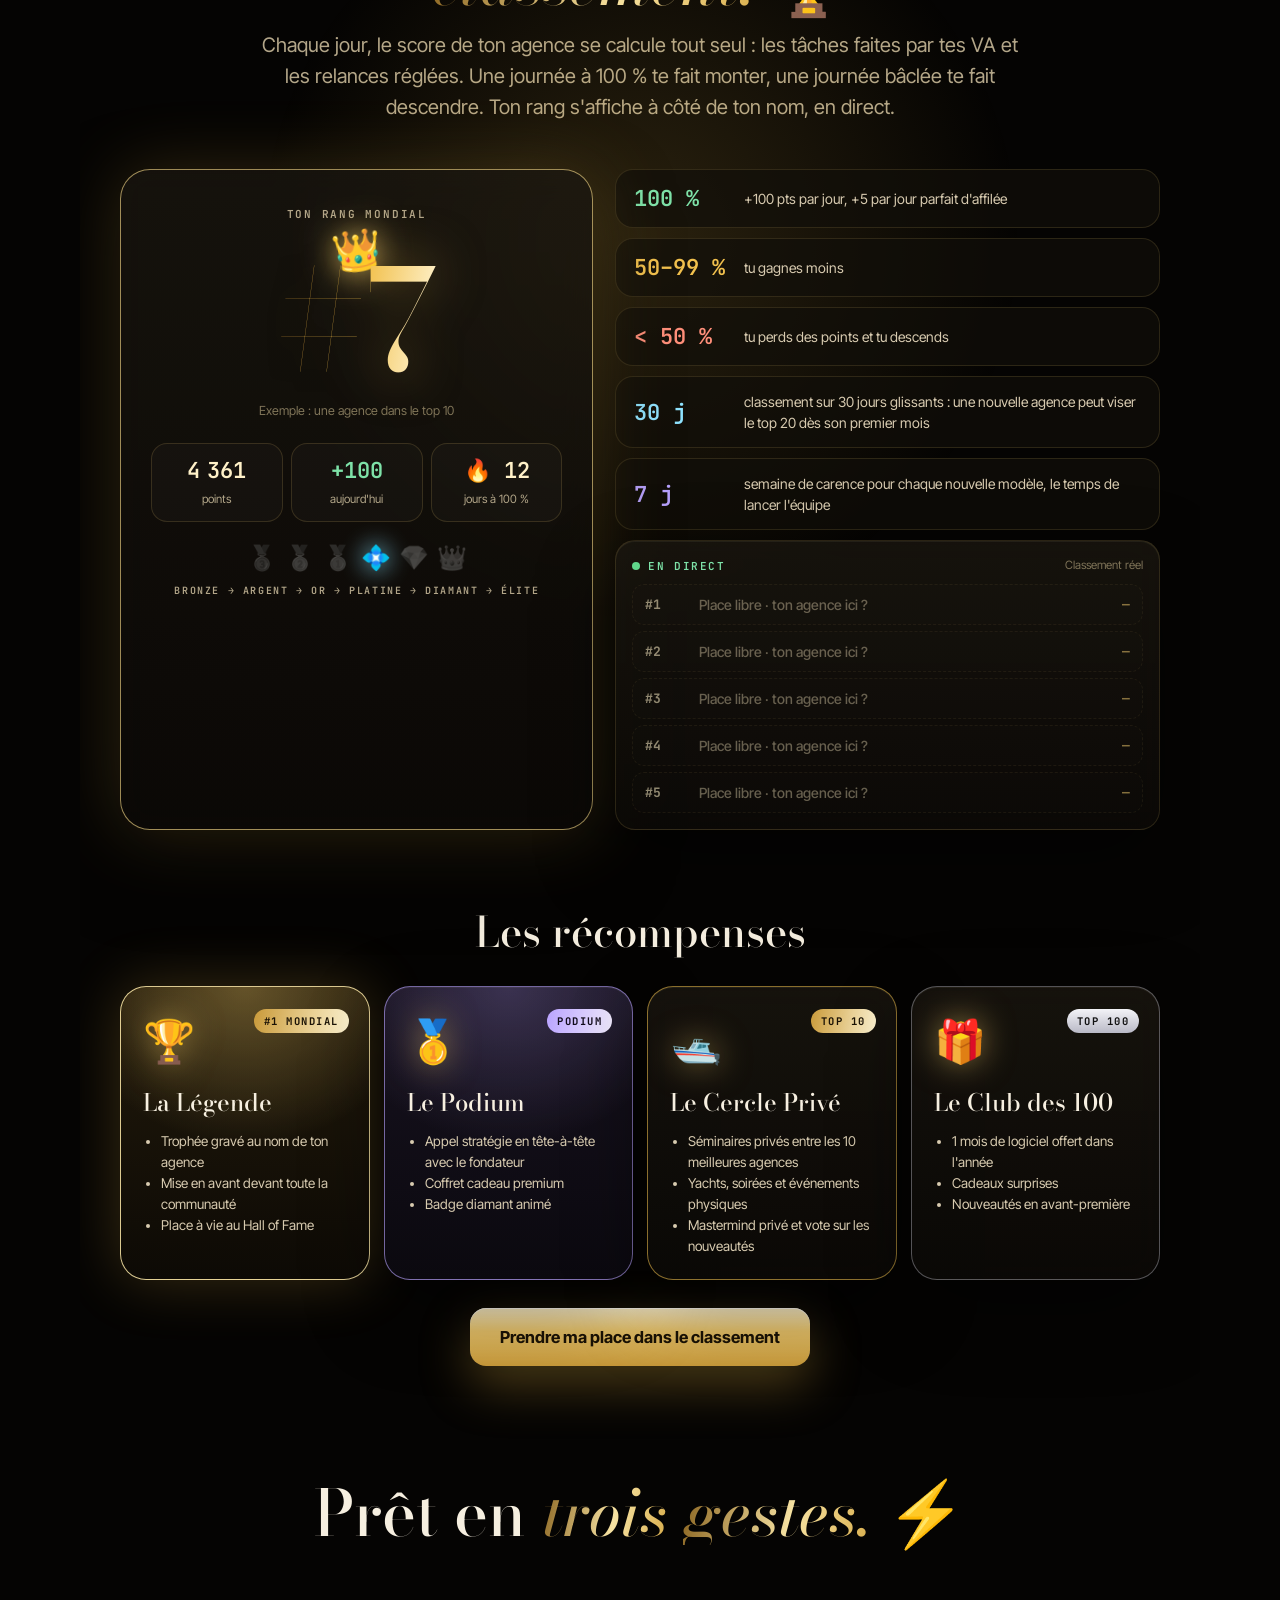
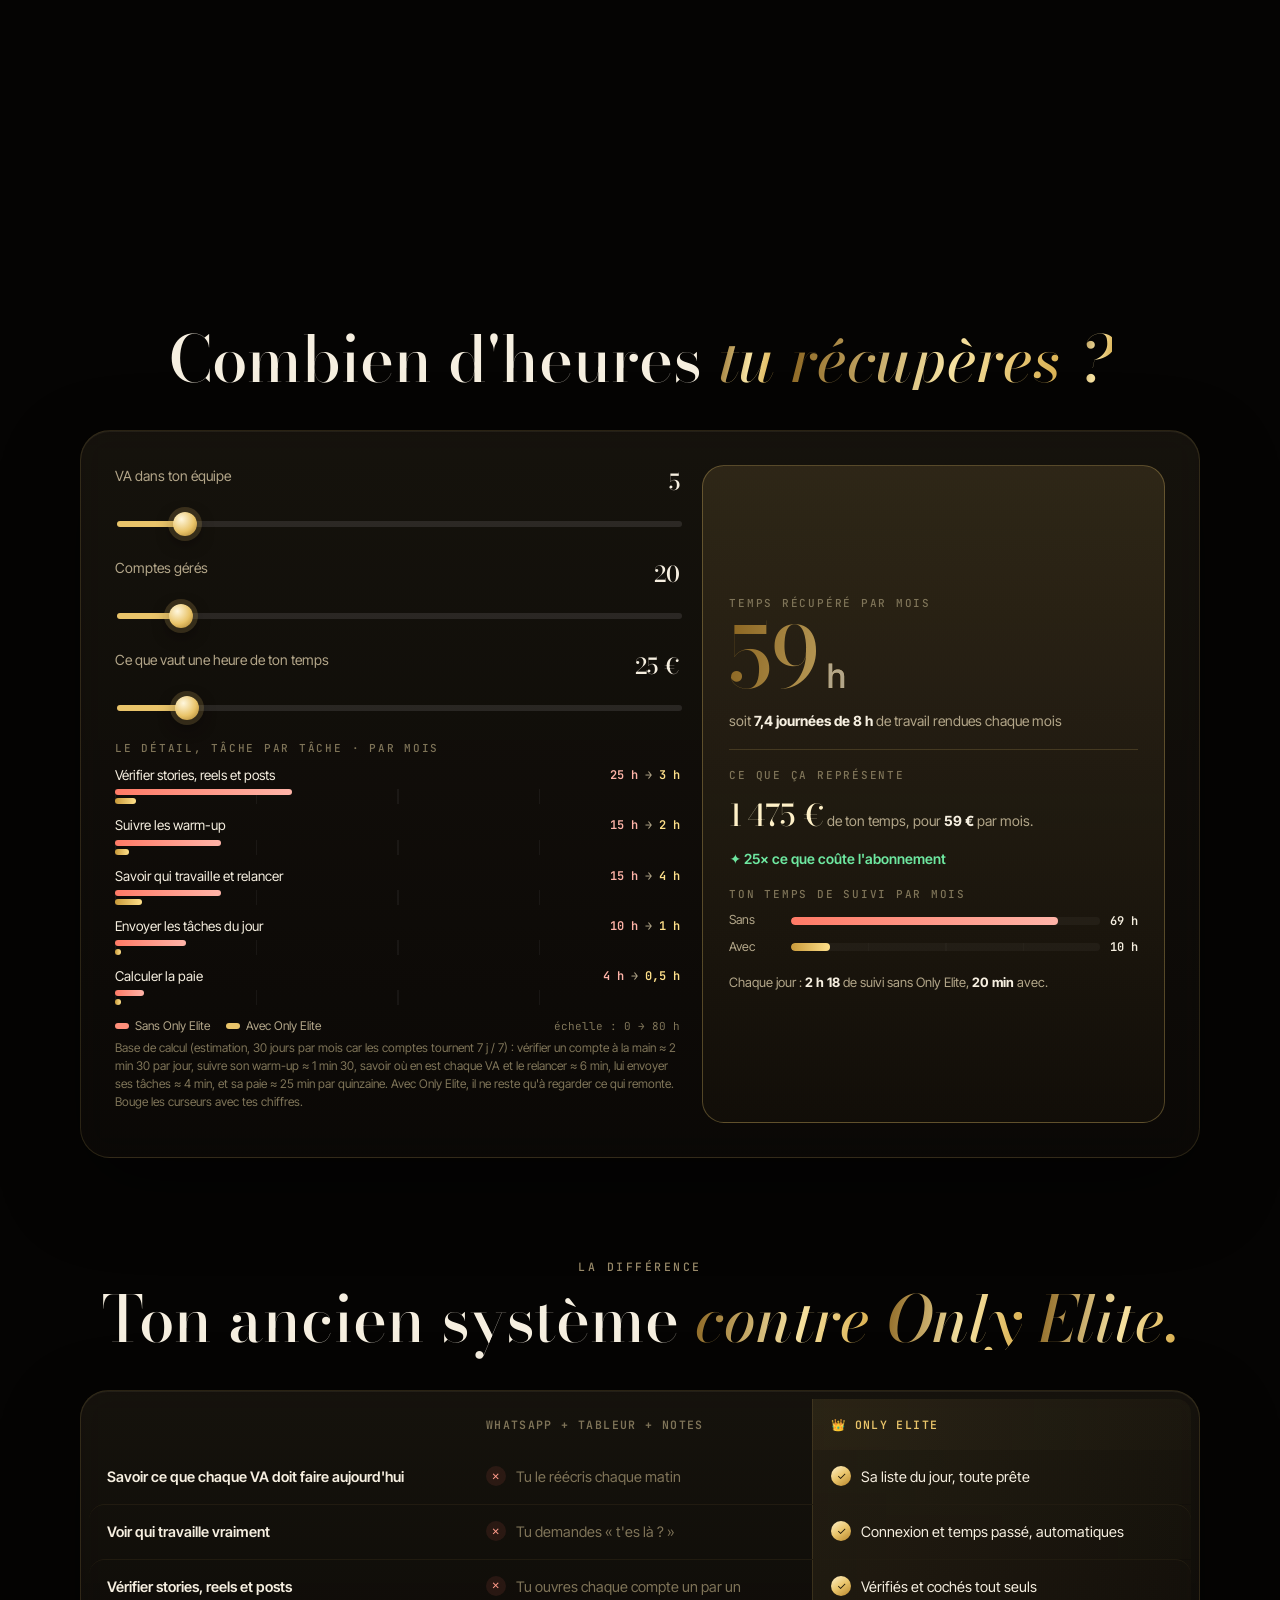
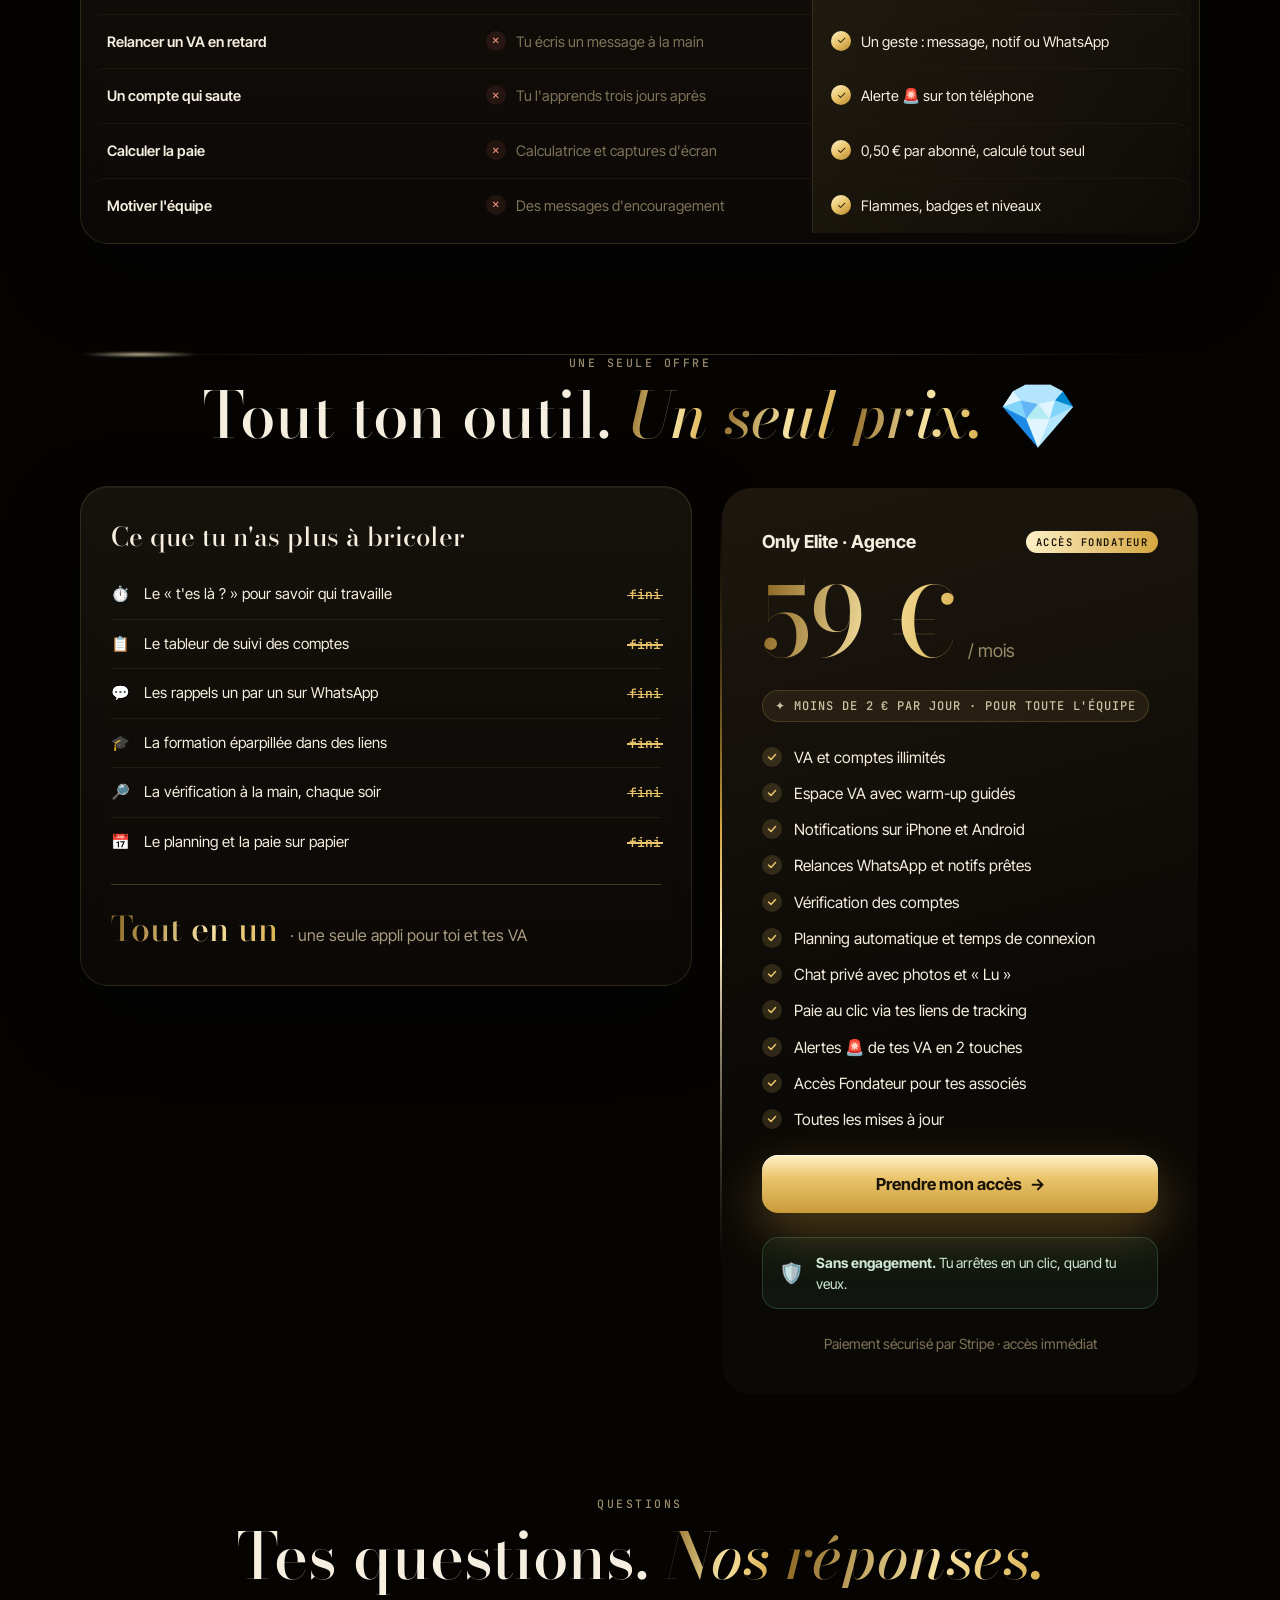
==== commit 5b7c88f2: "Passage de la page de vente en mode disponible (boutons d'achat Stripe) Co-Authored-By: Claude Opus " ====
--- a/index.html
+++ b/index.html
@@ -602,8 +602,8 @@
 </head>
 <body>
 <div class="x-prog" id="xProg" aria-hidden="true"></div><div class="x-aura" id="xAura" aria-hidden="true"></div><div class="x-grain" aria-hidden="true"></div>
-<div class="x-bar glass" id="xBar"><a class="logo" href="#"><span class="oel"><span class="oel-c"><svg viewBox="0 0 48 40" aria-hidden="true"><defs><linearGradient id="oelG" x1="0" y1="0" x2="1" y2="1"><stop offset="0" stop-color="#fff3cc"/><stop offset=".42" stop-color="#f2c14e"/><stop offset="1" stop-color="#8a6212"/></linearGradient><linearGradient id="oelF" x1="0" y1="0" x2="0" y2="1"><stop offset="0" stop-color="#f2c14e" stop-opacity=".34"/><stop offset="1" stop-color="#f2c14e" stop-opacity=".04"/></linearGradient></defs><path d="M7 30 L4.5 11.5 L15.5 19.5 L24 4.5 L32.5 19.5 L43.5 11.5 L41 30 Z" fill="url(#oelF)"/><path d="M15.5 19.5 L24 30 L32.5 19.5 M24 4.5 L24 13" fill="none" stroke="#f2c14e" stroke-opacity=".45" stroke-width=".7"/><path class="oel-l" d="M7 30 L4.5 11.5 L15.5 19.5 L24 4.5 L32.5 19.5 L43.5 11.5 L41 30 Z" fill="none" stroke="url(#oelG)" stroke-width="1.7" stroke-linejoin="round"/><rect x="6.5" y="32.6" width="35" height="3.2" rx="1.6" fill="url(#oelG)"/><path d="M24 15.2 l3.1 4.1 -3.1 4.1 -3.1 -4.1z" fill="#fff3cc"/><circle cx="4.5" cy="11.5" r="1.7" fill="#ffe6a6"/><circle cx="43.5" cy="11.5" r="1.7" fill="#ffe6a6"/><circle cx="24" cy="4.5" r="2" fill="#fff3cc"/><path class="oel-s" d="M24 -1.6 L24.7 3.8 L30 4.5 L24.7 5.2 L24 10.6 L23.3 5.2 L18 4.5 L23.3 3.8 Z" fill="#fffaf0"/></svg></span><span class="oel-w"><span class="oel-o">Only</span><span class="oel-r" aria-hidden="true"></span><span class="oel-e">ELITE</span></span></span></a><nav aria-label="Sections"><a href="#espace-va">Espace VA</a><a href="#apercu">Aperçu</a><a href="#fonctions">Fonctions</a><a href="#calcul">Calcul</a><a href="#classement">Classement</a><a href="#prix">Prix</a></nav><a href="#reserver" class="cta" data-res>Réserver mon accès</a></div>
-<div class="x-mcta" id="xMcta"><a href="#reserver" class="cta" data-res>Réserver mon accès · gratuit</a></div>
+<div class="x-bar glass" id="xBar"><a class="logo" href="#"><span class="oel"><span class="oel-c"><svg viewBox="0 0 48 40" aria-hidden="true"><defs><linearGradient id="oelG" x1="0" y1="0" x2="1" y2="1"><stop offset="0" stop-color="#fff3cc"/><stop offset=".42" stop-color="#f2c14e"/><stop offset="1" stop-color="#8a6212"/></linearGradient><linearGradient id="oelF" x1="0" y1="0" x2="0" y2="1"><stop offset="0" stop-color="#f2c14e" stop-opacity=".34"/><stop offset="1" stop-color="#f2c14e" stop-opacity=".04"/></linearGradient></defs><path d="M7 30 L4.5 11.5 L15.5 19.5 L24 4.5 L32.5 19.5 L43.5 11.5 L41 30 Z" fill="url(#oelF)"/><path d="M15.5 19.5 L24 30 L32.5 19.5 M24 4.5 L24 13" fill="none" stroke="#f2c14e" stroke-opacity=".45" stroke-width=".7"/><path class="oel-l" d="M7 30 L4.5 11.5 L15.5 19.5 L24 4.5 L32.5 19.5 L43.5 11.5 L41 30 Z" fill="none" stroke="url(#oelG)" stroke-width="1.7" stroke-linejoin="round"/><rect x="6.5" y="32.6" width="35" height="3.2" rx="1.6" fill="url(#oelG)"/><path d="M24 15.2 l3.1 4.1 -3.1 4.1 -3.1 -4.1z" fill="#fff3cc"/><circle cx="4.5" cy="11.5" r="1.7" fill="#ffe6a6"/><circle cx="43.5" cy="11.5" r="1.7" fill="#ffe6a6"/><circle cx="24" cy="4.5" r="2" fill="#fff3cc"/><path class="oel-s" d="M24 -1.6 L24.7 3.8 L30 4.5 L24.7 5.2 L24 10.6 L23.3 5.2 L18 4.5 L23.3 3.8 Z" fill="#fffaf0"/></svg></span><span class="oel-w"><span class="oel-o">Only</span><span class="oel-r" aria-hidden="true"></span><span class="oel-e">ELITE</span></span></span></a><nav aria-label="Sections"><a href="#espace-va">Espace VA</a><a href="#apercu">Aperçu</a><a href="#fonctions">Fonctions</a><a href="#calcul">Calcul</a><a href="#classement">Classement</a><a href="#prix">Prix</a></nav><a href="#reserver" class="cta" data-res>Prendre mon accès</a></div>
+<div class="x-mcta" id="xMcta"><a href="#reserver" class="cta" data-res>Prendre mon accès</a></div>
 <canvas id="silk" aria-hidden="true"></canvas>
 <div style="position:relative;overflow:hidden;overflow:clip">
   <div class="bg" aria-hidden="true"><div class="orb"></div><div class="grid"></div><div id="stars"></div></div>
@@ -613,12 +613,12 @@
       <nav aria-label="Sections"><a href="#fonctions">Fonctions</a><a href="#prix">Prix</a><a href="#classement">Classement</a><a href="#faq">Questions</a><a class="lg" href="/">Se connecter</a></nav>
     </header>
     <section class="hero">
-      <span class="pill glass"><i></i>LE PREMIER OS DES AGENCES OFM · BIENTÔT DISPONIBLE</span>
+      <span class="pill glass"><i></i>LE PREMIER OS DES AGENCES OFM · DISPONIBLE MAINTENANT</span>
       <h1>Ton agence tourne.<br><em class="gold">Sans toi.</em></h1>
       <p class="lead">Tes VA ont <b style="color:var(--text)">leur propre appli</b> : leurs tâches du jour, mises à jour chaque matin, et des notifs sur leur téléphone pour s'y mettre. Toi, tu vois en direct tout ce qu'ils ont fait, et ce qui manque.</p>
-      <div class="row"><a href="#reserver" class="cta x-res" data-res>Réserver mon accès <span class="x-arr">→</span></a><a href="#apercu" class="ghost">Voir le logiciel</a></div>
+      <div class="row"><a href="#reserver" class="cta x-res" data-res>Prendre mon accès <span class="x-arr">→</span></a><a href="#apercu" class="ghost">Voir le logiciel</a></div>
       <span class="x-cnt" id="xCnt" hidden></span>
-      <span class="small x-hs"><span class="x-dev"><i></i>En cours de développement</span> · Réservation gratuite, sans engagement · Tu es prévenu(e) en premier</span>
+      <span class="small x-hs">⚡ Accès immédiat · Paiement sécurisé par Stripe · Sans engagement, tu arrêtes quand tu veux</span>
     </section>
     <section class="show" aria-label="Aperçu">
       <div class="phone"><div class="screen"><div class="notch" aria-hidden="true"></div><span class="k">21:04 · EN DIRECT</span><span class="h">Bonsoir, <em class="gold">toi.</em></span><div id="pn"></div></div></div>
@@ -738,7 +738,7 @@
         <article class="x-rw t10 glass rv"><span class="x-rw-ic">🛥️</span><span class="x-rw-b">TOP 10</span><h4>Le Cercle Privé</h4><ul><li>Séminaires privés entre les 10 meilleures agences</li><li>Yachts, soirées et événements physiques</li><li>Mastermind privé et vote sur les nouveautés</li></ul></article>
         <article class="x-rw t100 glass rv"><span class="x-rw-ic">🎁</span><span class="x-rw-b">TOP 100</span><h4>Le Club des 100</h4><ul><li>1 mois de logiciel offert dans l'année</li><li>Cadeaux surprises</li><li>Nouveautés en avant-première</li></ul></article>
       </div>
-      <p class="center rv" style="margin-top:28px"><a class="cta" href="#reserver" data-res>Réserver ma place dans le classement</a></p>
+      <p class="center rv" style="margin-top:28px"><a class="cta" href="#reserver" data-res>Prendre ma place dans le classement</a></p>
     </section>
     <section style="padding-bottom:100px"><h2 class="center rv">Prêt en <em class="gold">trois gestes.</em> ⚡</h2><div class="how rv" id="how"></div></section>
     <section id="calcul" style="padding-bottom:100px">
@@ -778,9 +778,9 @@
           <div class="amt"><b class="gold">59 €</b><span>/ mois</span></div>
           <span class="perday">✦ MOINS DE 2 € PAR JOUR · POUR TOUTE L'ÉQUIPE</span>
           <ul class="inc" id="inc"></ul>
-          <a href="#reserver" class="cta x-res" id="buy" data-res>Réserver mon accès <span class="x-arr">→</span></a>
+          <a href="#reserver" class="cta x-res" id="buy" data-res>Prendre mon accès <span class="x-arr">→</span></a>
           <div class="guar"><u>🛡️</u><span><b>Sans engagement.</b> Tu arrêtes en un clic, quand tu veux.</span></div>
-          <span class="small center" id="buyNote">Bientôt disponible : le logiciel est en cours de développement. Réserve ta place, c'est gratuit et sans engagement.</span>
+          <span class="small center" id="buyNote">Paiement sécurisé par Stripe · accès immédiat</span>
         </div></div>
       </div>
     </section>
@@ -846,7 +846,10 @@
       x.globalAlpha=1; x.globalCompositeOperation='source-over'; };
     requestAnimationFrame(fr); setTimeout(()=>c.classList.add('on'),200); })();
   // lien de paiement Stripe (réglé par le fondateur dans ses Paramètres)
-  const buy=$('#buy'), set=u=>{ if(u && /^https:\/\/(buy|checkout)\.stripe\.com\//.test(u)){ buy.href=u; buy.target='_blank'; buy.rel='noopener'; buy.removeAttribute('data-res'); buy.innerHTML='Prendre mon accès <span class="x-arr">→</span>'; $('#buyNote').textContent='Paiement sécurisé par Stripe'; } };
+  const set=u=>{ if(!(u && /^https:\/\/(buy|checkout)\.stripe\.com\//.test(u))) return;
+    document.querySelectorAll('a[data-res]').forEach(a=>{ a.href=u; a.target='_blank'; a.rel='noopener'; a.removeAttribute('data-res');
+      if(a.querySelector('.x-arr')){ const t=a.id==='buy'||a.classList.contains('x-res')?'Prendre mon accès':a.textContent.trim().replace(/^Réserver/,'Prendre'); a.innerHTML=t+' <span class="x-arr">→</span>'; } });
+    const bn=$('#buyNote'); if(bn) bn.textContent='Paiement sécurisé par Stripe · accès immédiat'; };
   fetch('https://uzfnkxasmnxvemkdzyur.supabase.co/rest/v1/rpc/public_cfg',{method:'POST',headers:{apikey:'eyJhbGciOiJIUzI1NiIsInR5cCI6IkpXVCJ9.eyJpc3MiOiJzdXBhYmFzZSIsInJlZiI6InV6Zm5reGFzbW54dmVta2R6eXVyIiwicm9sZSI6ImFub24iLCJpYXQiOjE3OTM2MTg3OTksImV4cCI6MjEwOTE5NDc5OX0.-ppu53kIB5d7oYnrHal0kGfJsl_06TqxzOzqOLmmDZk',Authorization:'Bearer eyJhbGciOiJIUzI1NiIsInR5cCI6IkpXVCJ9.eyJpc3MiOiJzdXBhYmFzZSIsInJlZiI6InV6Zm5reGFzbW54dmVta2R6eXVyIiwicm9sZSI6ImFub24iLCJpYXQiOjE3OTM2MTg3OTksImV4cCI6MjEwOTE5NDc5OX0.-ppu53kIB5d7oYnrHal0kGfJsl_06TqxzOzqOLmmDZk','Content-Type':'application/json'},body:'{}'}).then(r=>r.json()).then(c=>set(c&&c.stripe)).catch(()=>set(null));
 })();
 </script>
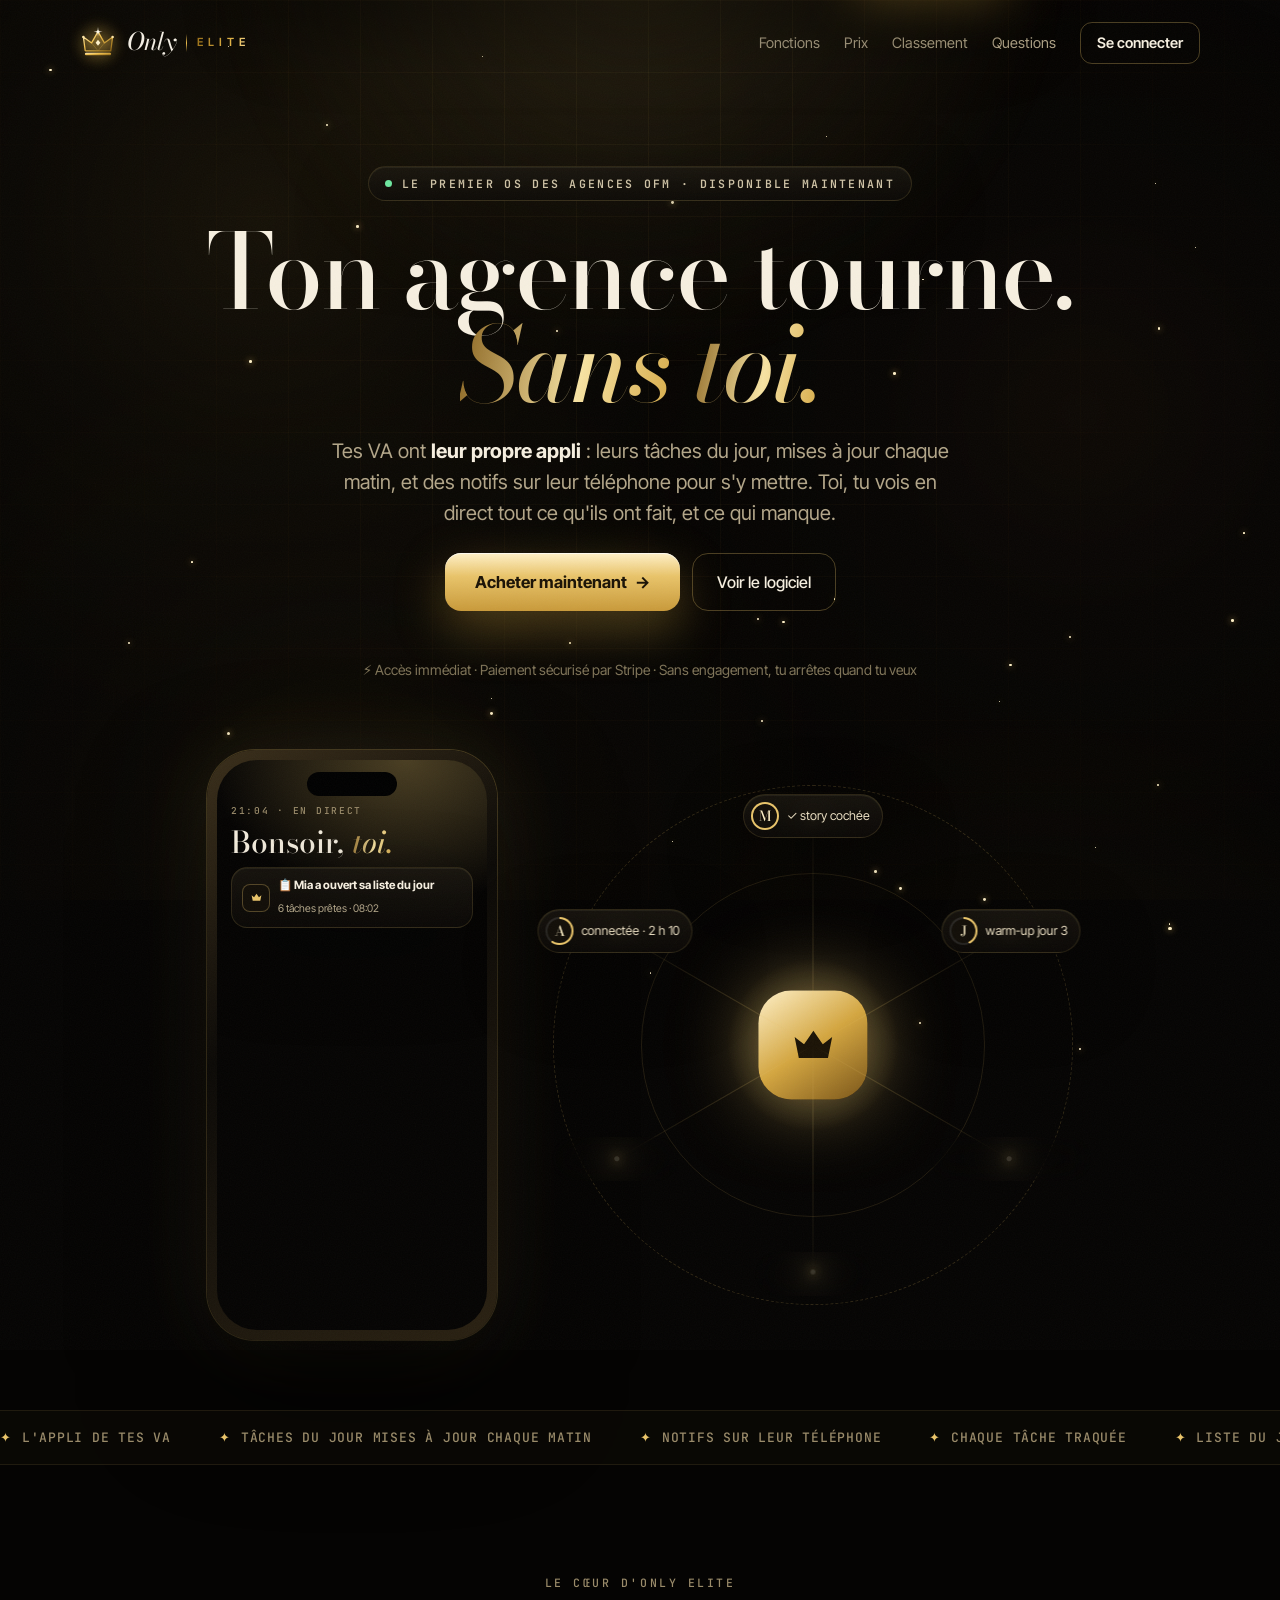
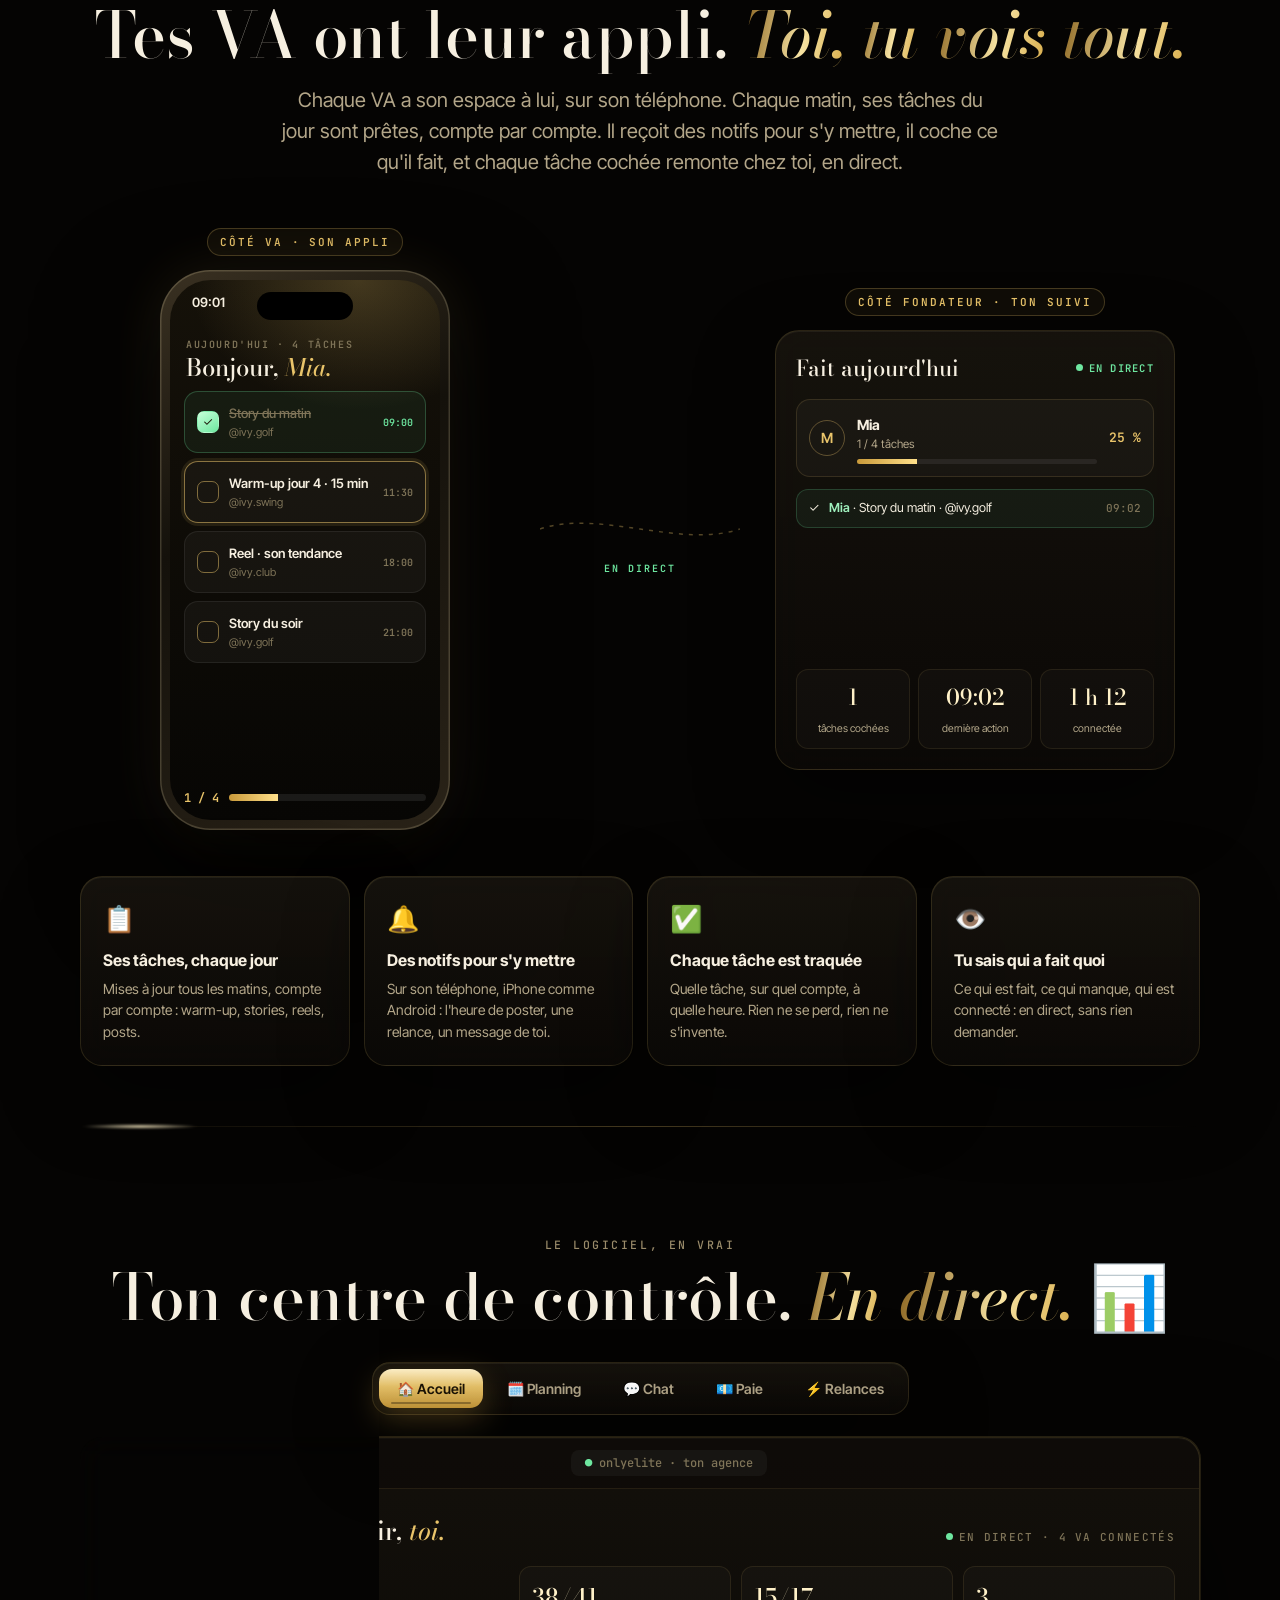
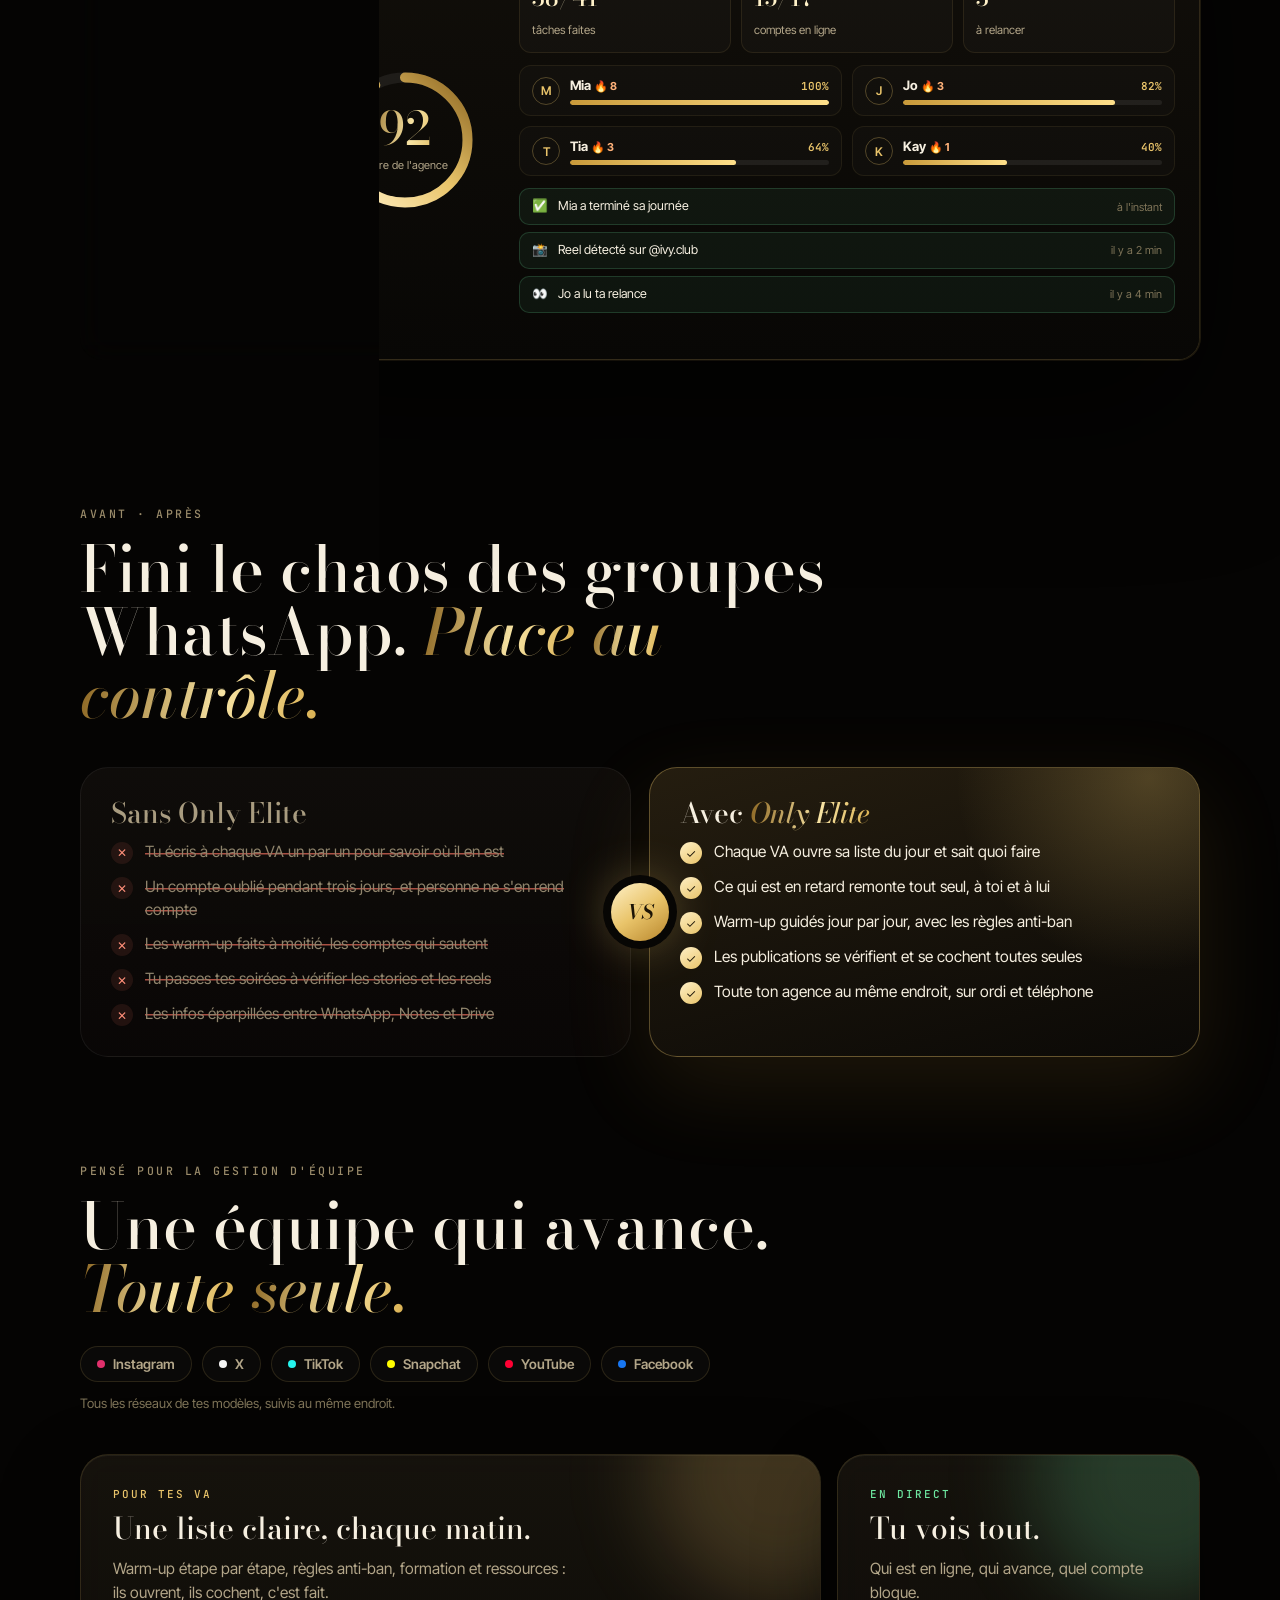
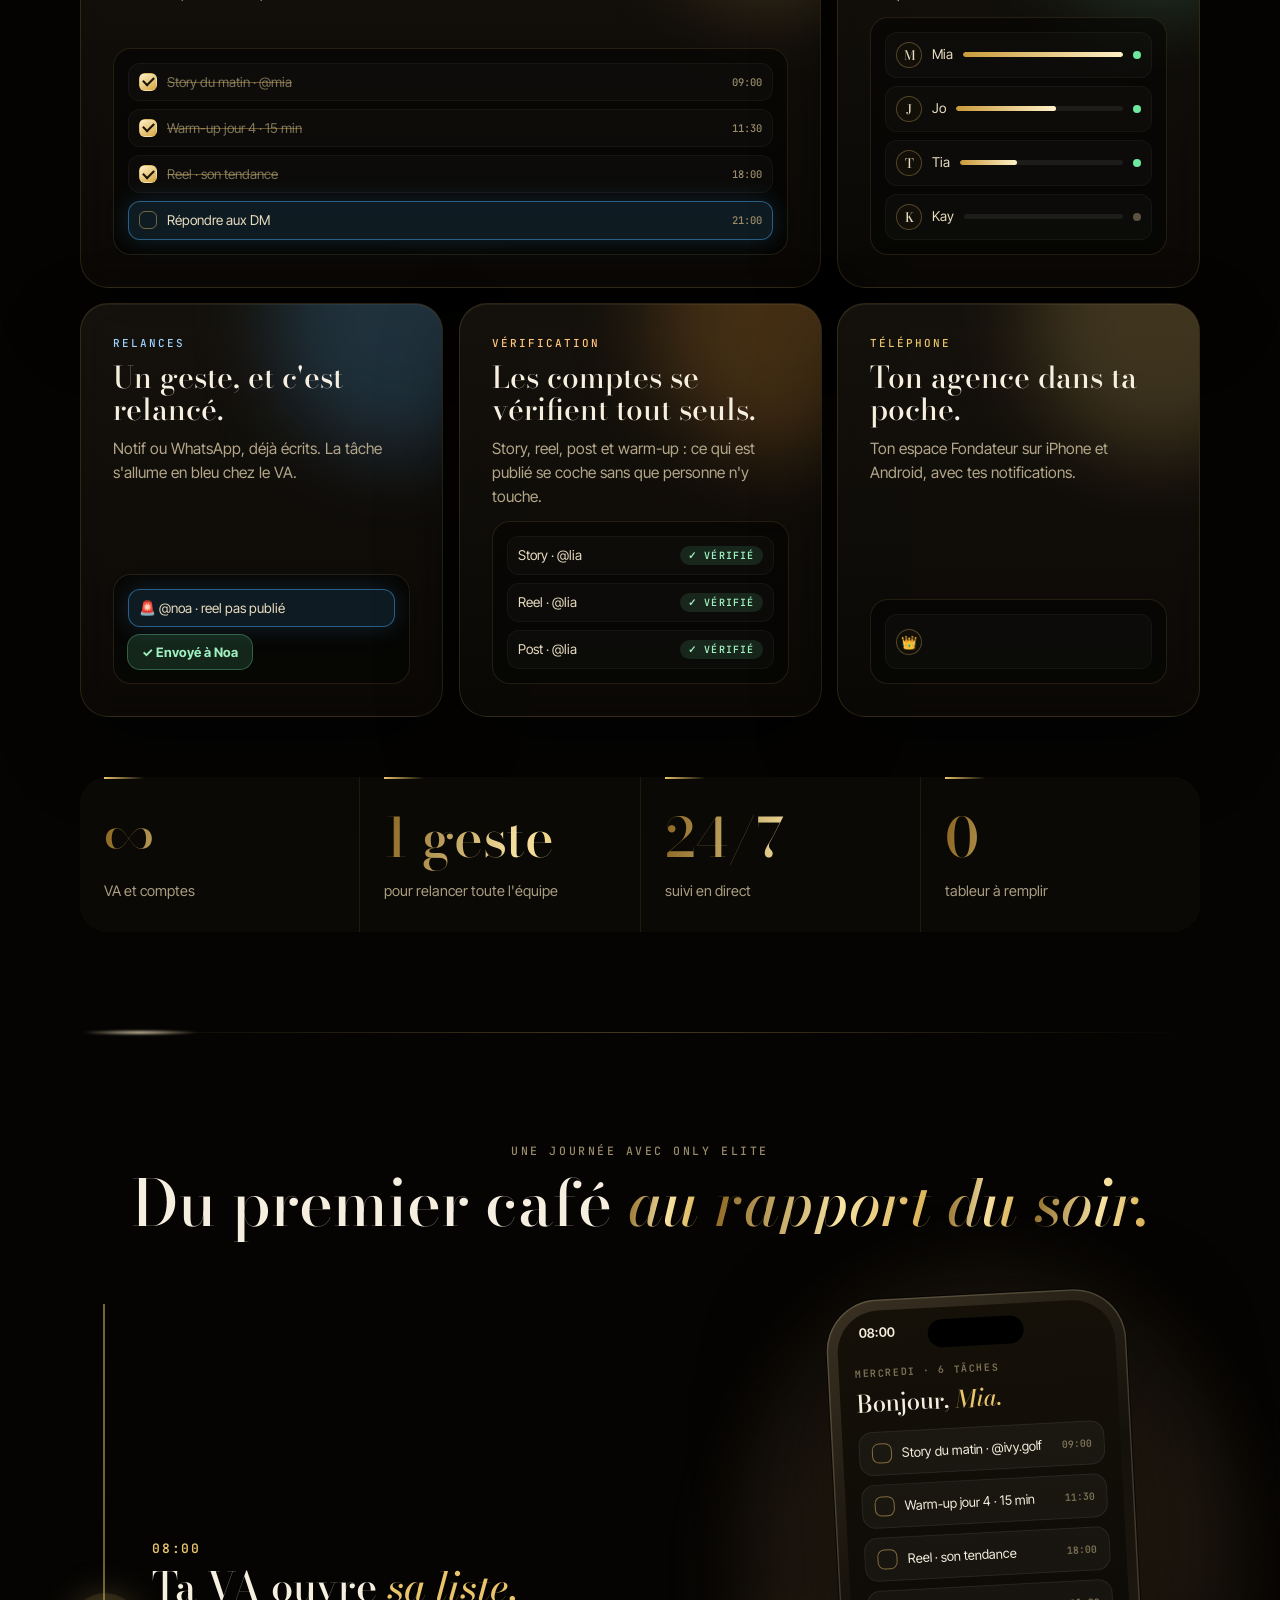
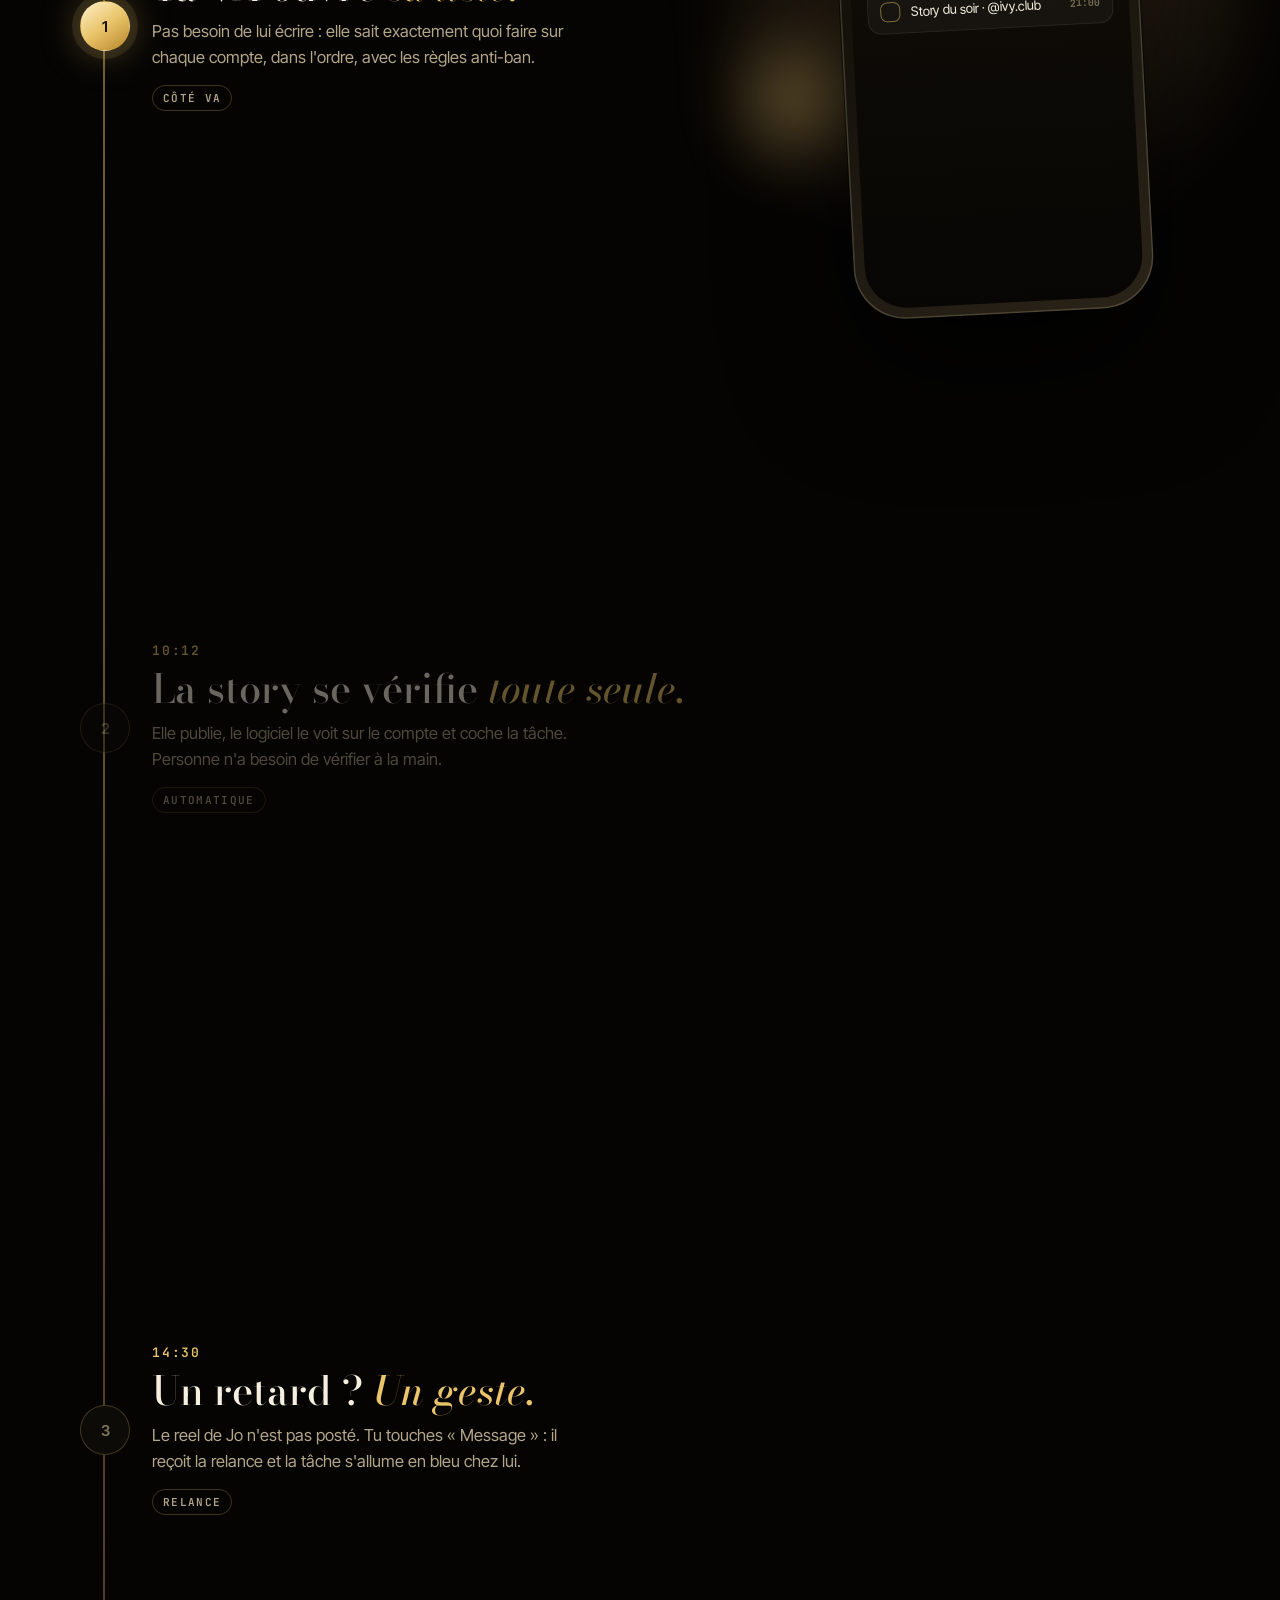
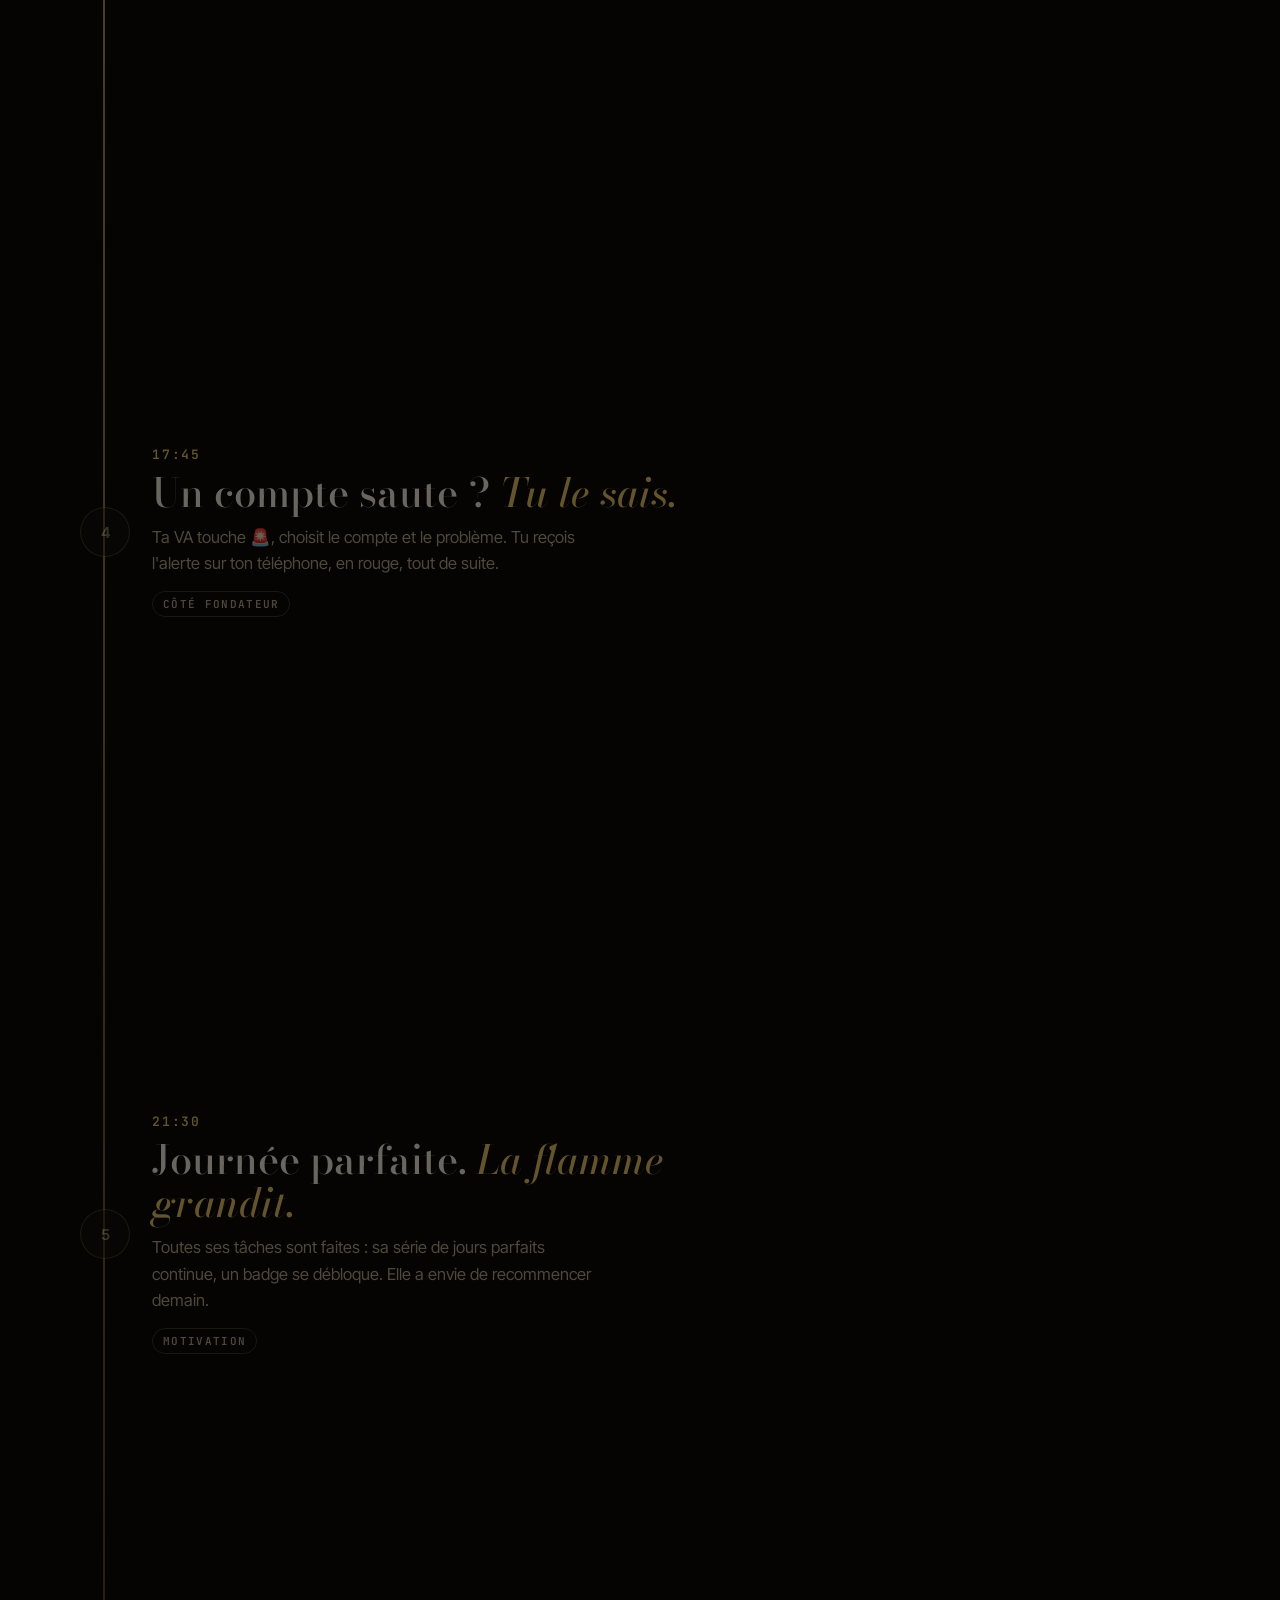
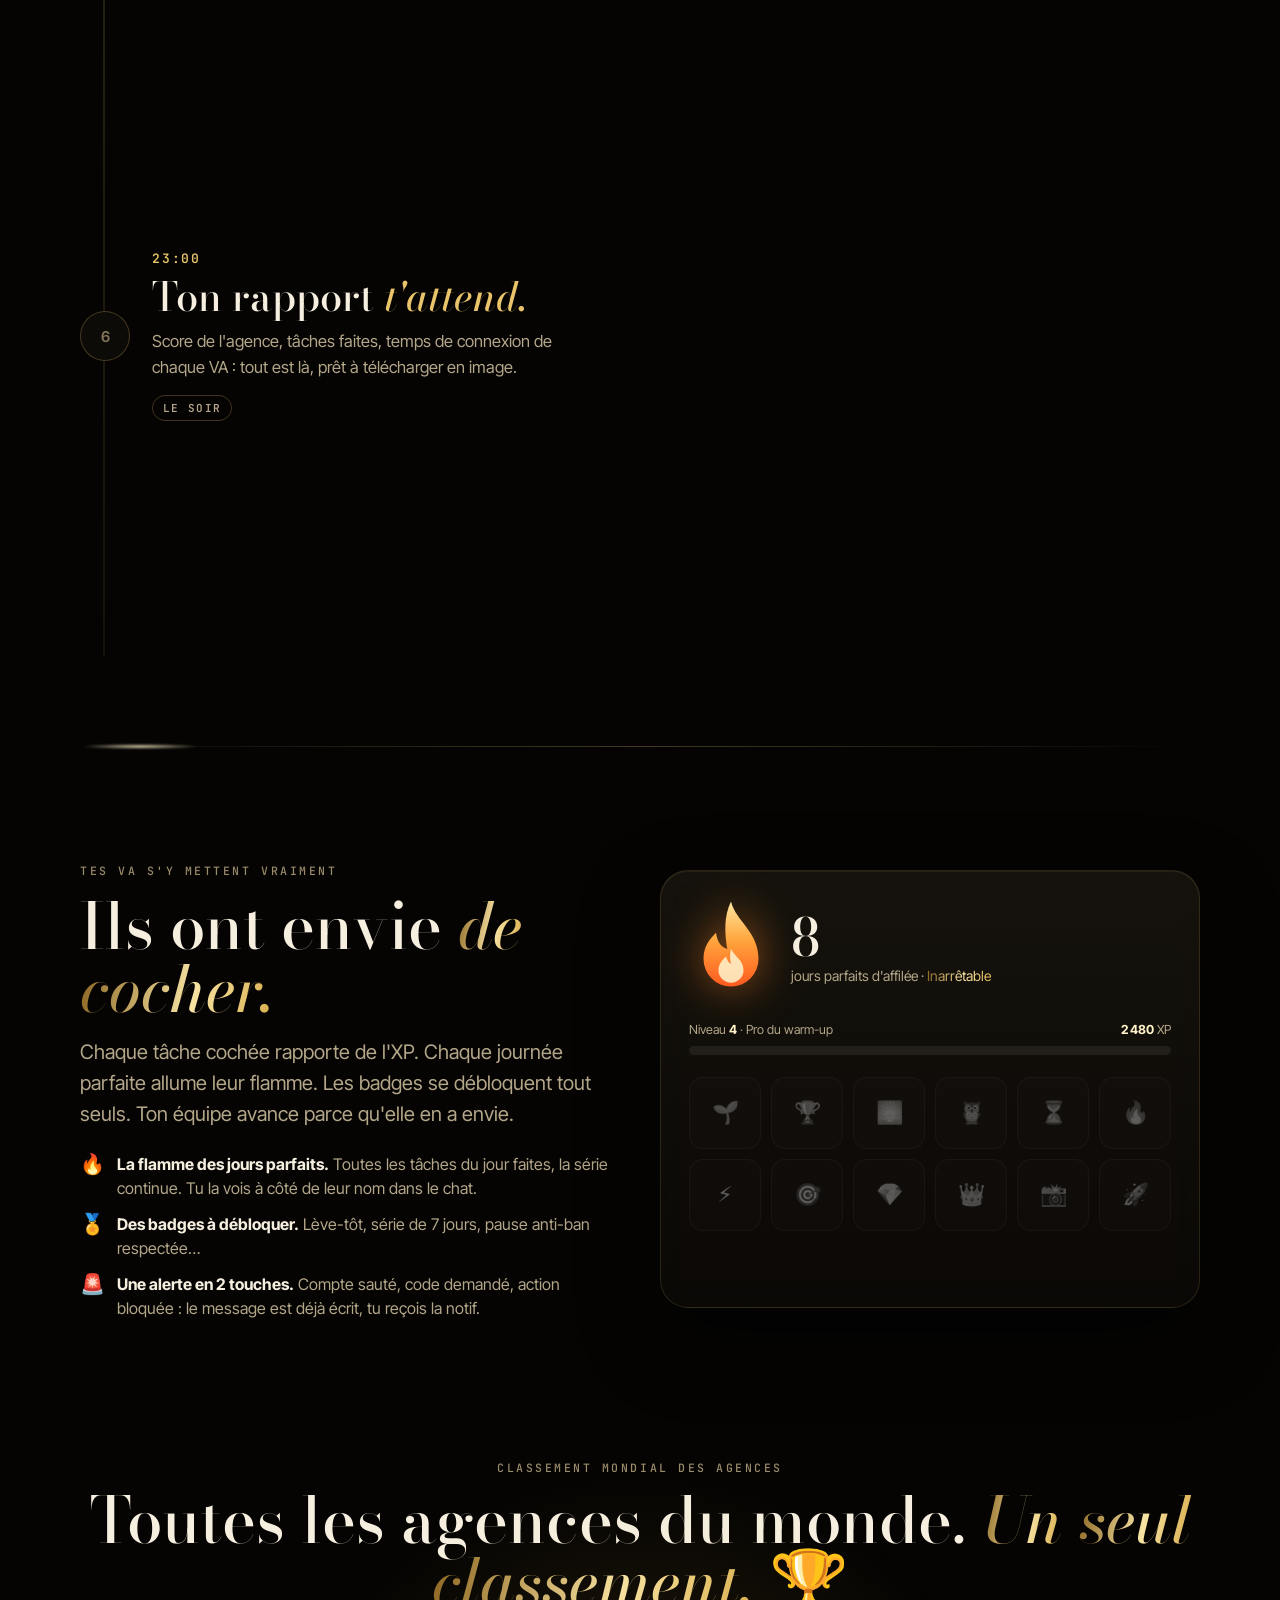
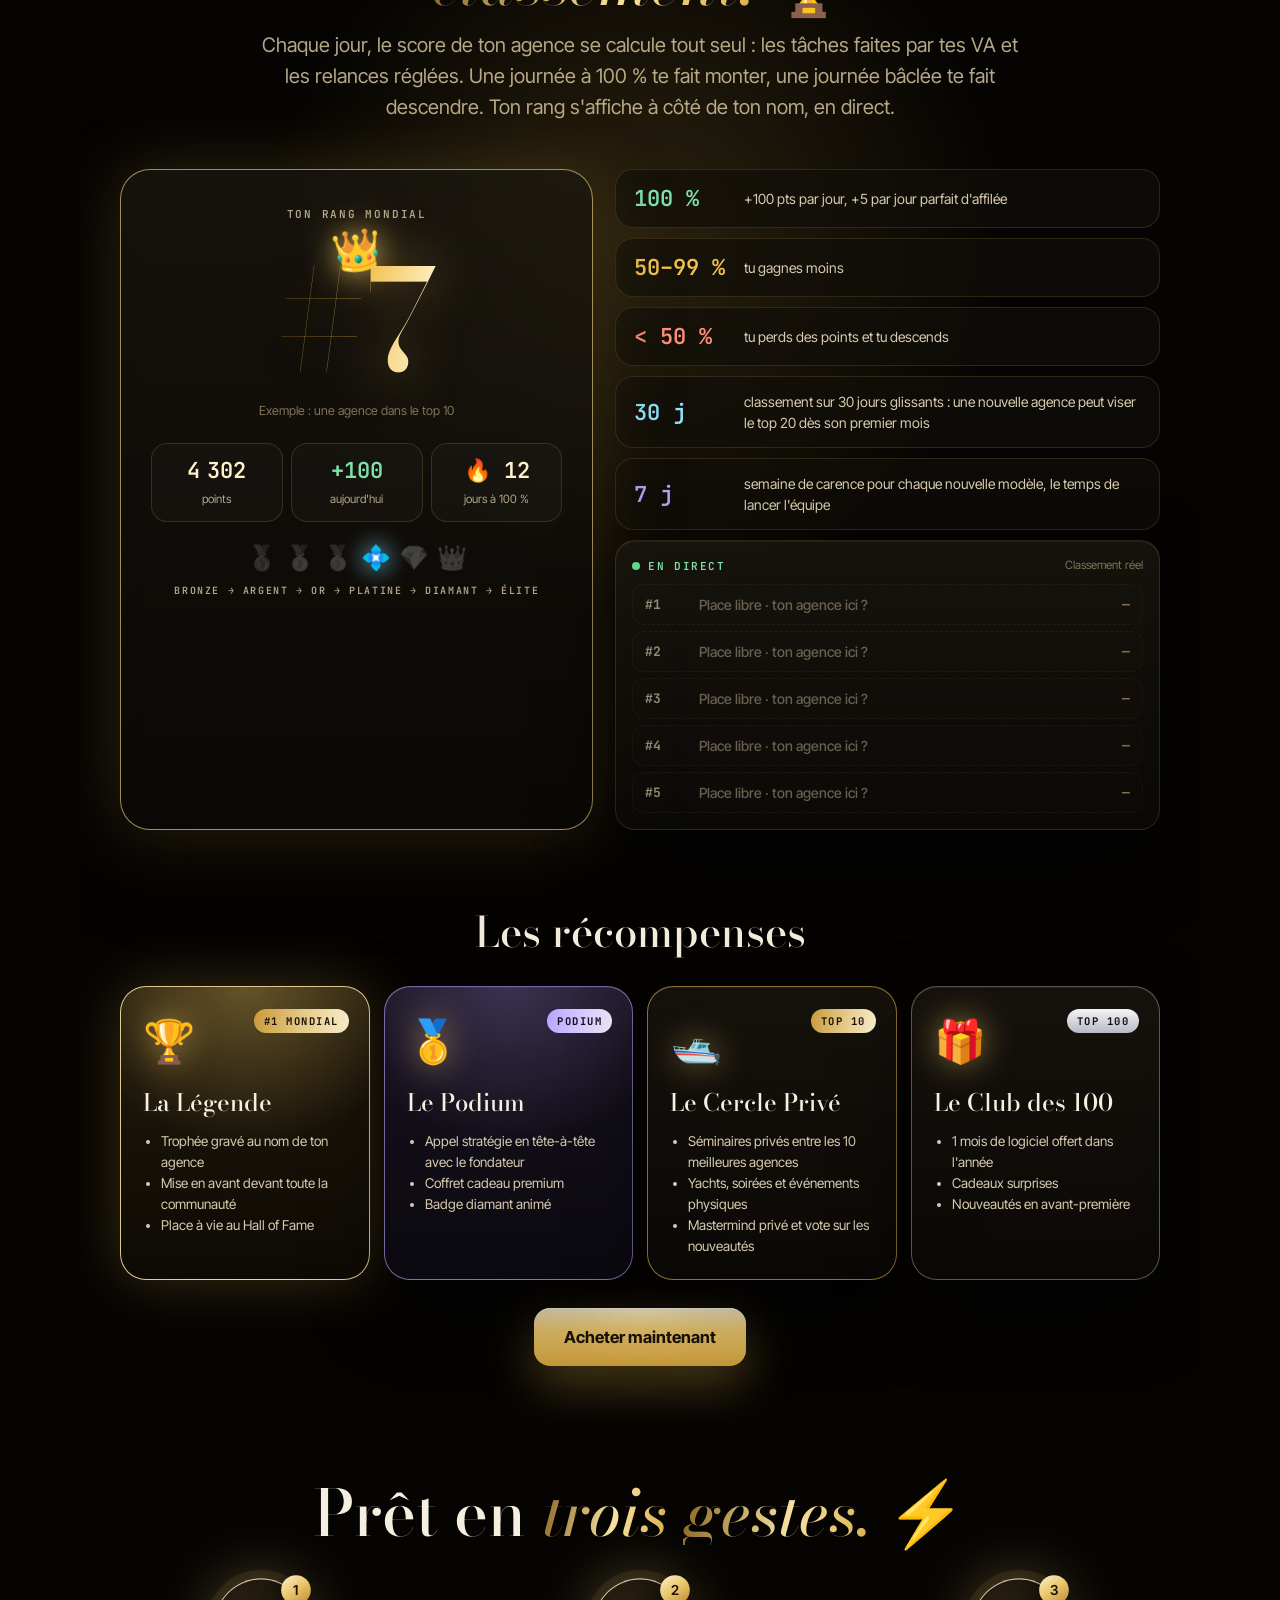
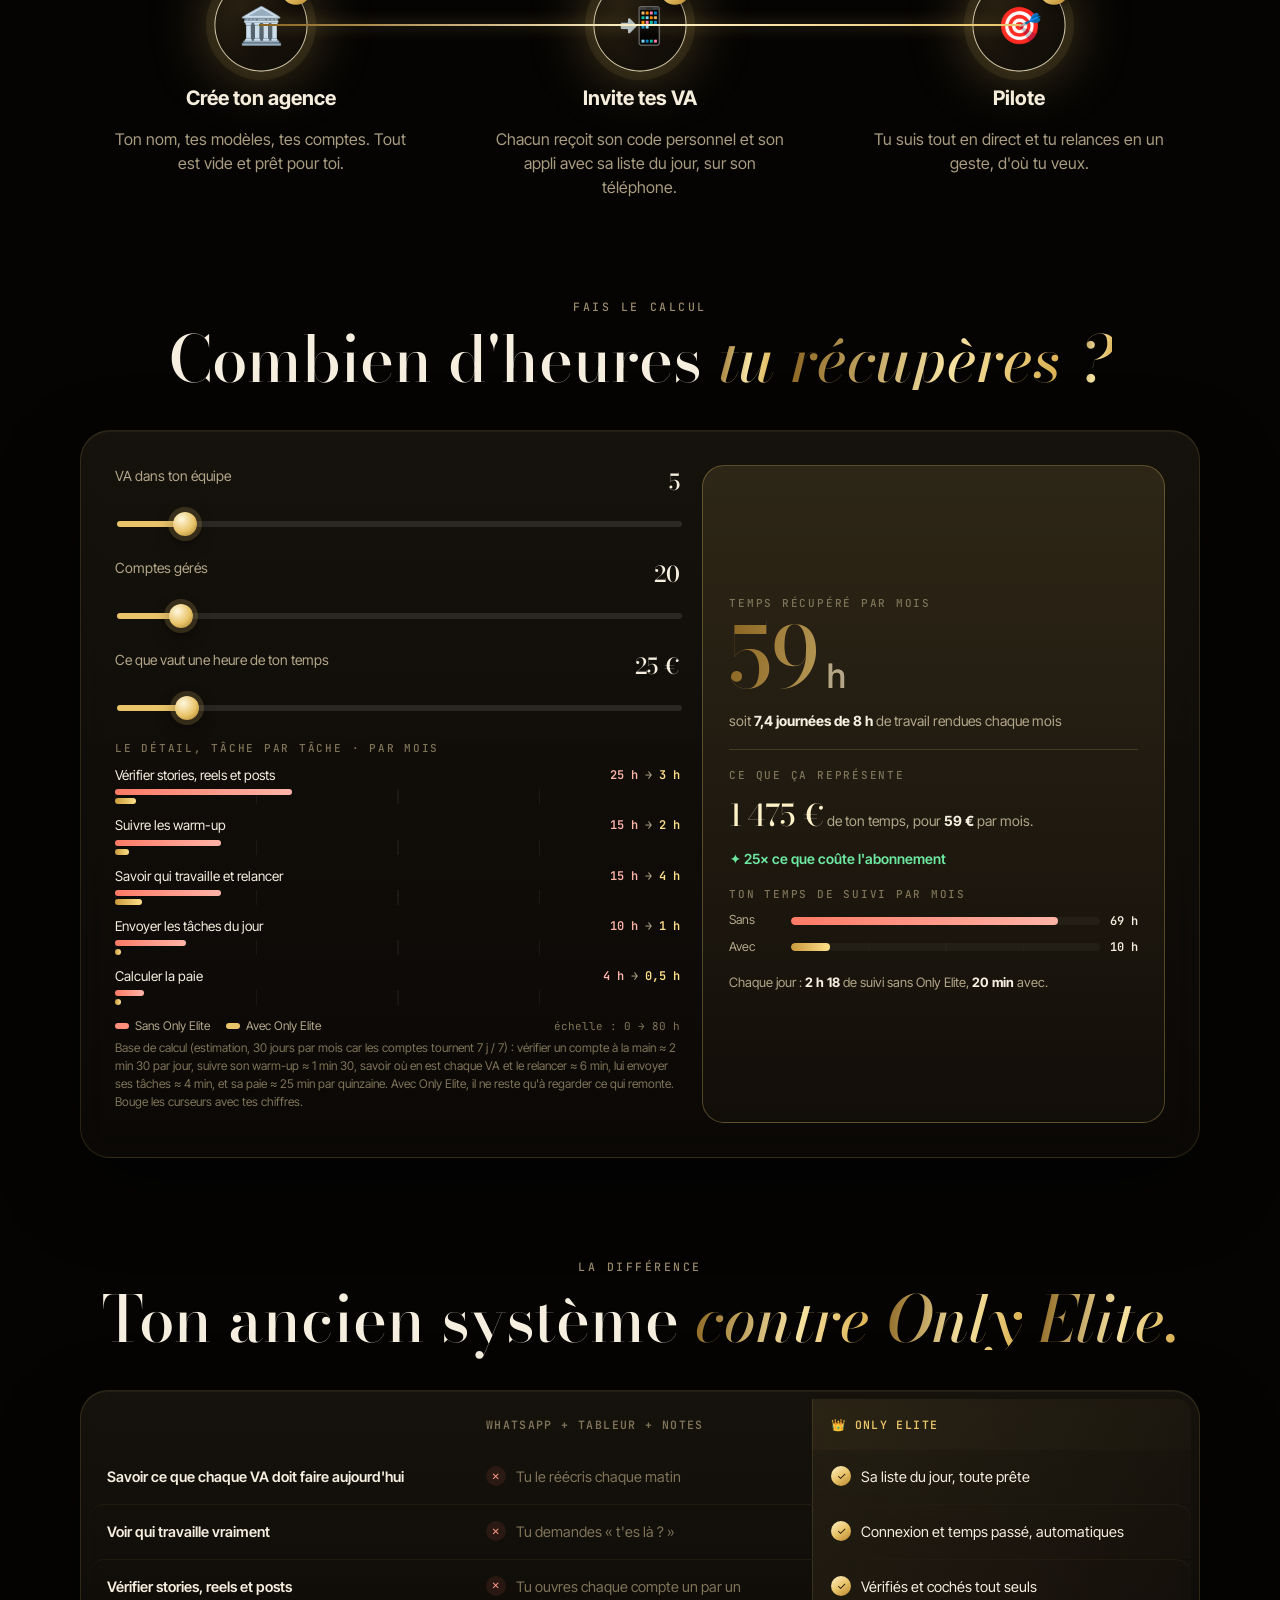
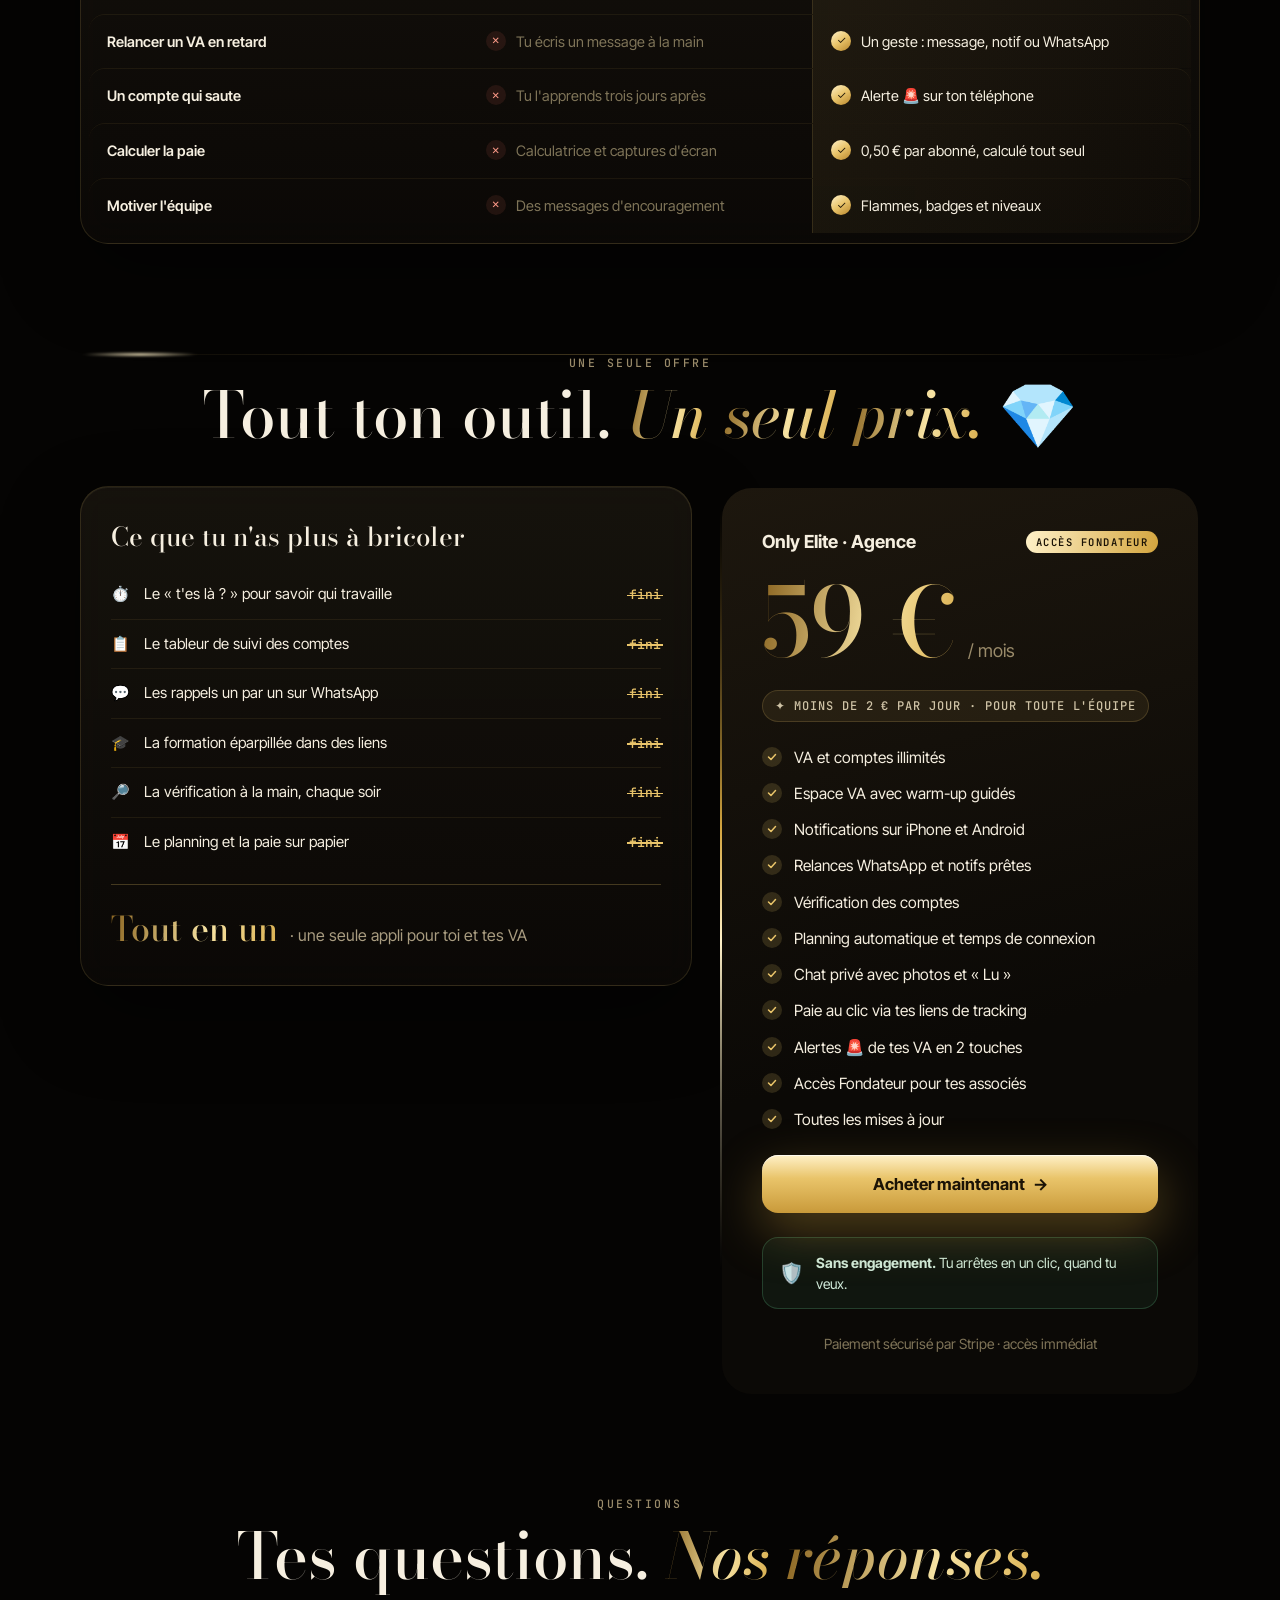
==== commit ece954e0: "Boutons libelles Acheter maintenant partout + nettoyage mentions dev Co-Authored-By: Claude Opus 4.8" ====
--- a/index.html
+++ b/index.html
@@ -602,8 +602,8 @@
 </head>
 <body>
 <div class="x-prog" id="xProg" aria-hidden="true"></div><div class="x-aura" id="xAura" aria-hidden="true"></div><div class="x-grain" aria-hidden="true"></div>
-<div class="x-bar glass" id="xBar"><a class="logo" href="#"><span class="oel"><span class="oel-c"><svg viewBox="0 0 48 40" aria-hidden="true"><defs><linearGradient id="oelG" x1="0" y1="0" x2="1" y2="1"><stop offset="0" stop-color="#fff3cc"/><stop offset=".42" stop-color="#f2c14e"/><stop offset="1" stop-color="#8a6212"/></linearGradient><linearGradient id="oelF" x1="0" y1="0" x2="0" y2="1"><stop offset="0" stop-color="#f2c14e" stop-opacity=".34"/><stop offset="1" stop-color="#f2c14e" stop-opacity=".04"/></linearGradient></defs><path d="M7 30 L4.5 11.5 L15.5 19.5 L24 4.5 L32.5 19.5 L43.5 11.5 L41 30 Z" fill="url(#oelF)"/><path d="M15.5 19.5 L24 30 L32.5 19.5 M24 4.5 L24 13" fill="none" stroke="#f2c14e" stroke-opacity=".45" stroke-width=".7"/><path class="oel-l" d="M7 30 L4.5 11.5 L15.5 19.5 L24 4.5 L32.5 19.5 L43.5 11.5 L41 30 Z" fill="none" stroke="url(#oelG)" stroke-width="1.7" stroke-linejoin="round"/><rect x="6.5" y="32.6" width="35" height="3.2" rx="1.6" fill="url(#oelG)"/><path d="M24 15.2 l3.1 4.1 -3.1 4.1 -3.1 -4.1z" fill="#fff3cc"/><circle cx="4.5" cy="11.5" r="1.7" fill="#ffe6a6"/><circle cx="43.5" cy="11.5" r="1.7" fill="#ffe6a6"/><circle cx="24" cy="4.5" r="2" fill="#fff3cc"/><path class="oel-s" d="M24 -1.6 L24.7 3.8 L30 4.5 L24.7 5.2 L24 10.6 L23.3 5.2 L18 4.5 L23.3 3.8 Z" fill="#fffaf0"/></svg></span><span class="oel-w"><span class="oel-o">Only</span><span class="oel-r" aria-hidden="true"></span><span class="oel-e">ELITE</span></span></span></a><nav aria-label="Sections"><a href="#espace-va">Espace VA</a><a href="#apercu">Aperçu</a><a href="#fonctions">Fonctions</a><a href="#calcul">Calcul</a><a href="#classement">Classement</a><a href="#prix">Prix</a></nav><a href="#reserver" class="cta" data-res>Prendre mon accès</a></div>
-<div class="x-mcta" id="xMcta"><a href="#reserver" class="cta" data-res>Prendre mon accès</a></div>
+<div class="x-bar glass" id="xBar"><a class="logo" href="#"><span class="oel"><span class="oel-c"><svg viewBox="0 0 48 40" aria-hidden="true"><defs><linearGradient id="oelG" x1="0" y1="0" x2="1" y2="1"><stop offset="0" stop-color="#fff3cc"/><stop offset=".42" stop-color="#f2c14e"/><stop offset="1" stop-color="#8a6212"/></linearGradient><linearGradient id="oelF" x1="0" y1="0" x2="0" y2="1"><stop offset="0" stop-color="#f2c14e" stop-opacity=".34"/><stop offset="1" stop-color="#f2c14e" stop-opacity=".04"/></linearGradient></defs><path d="M7 30 L4.5 11.5 L15.5 19.5 L24 4.5 L32.5 19.5 L43.5 11.5 L41 30 Z" fill="url(#oelF)"/><path d="M15.5 19.5 L24 30 L32.5 19.5 M24 4.5 L24 13" fill="none" stroke="#f2c14e" stroke-opacity=".45" stroke-width=".7"/><path class="oel-l" d="M7 30 L4.5 11.5 L15.5 19.5 L24 4.5 L32.5 19.5 L43.5 11.5 L41 30 Z" fill="none" stroke="url(#oelG)" stroke-width="1.7" stroke-linejoin="round"/><rect x="6.5" y="32.6" width="35" height="3.2" rx="1.6" fill="url(#oelG)"/><path d="M24 15.2 l3.1 4.1 -3.1 4.1 -3.1 -4.1z" fill="#fff3cc"/><circle cx="4.5" cy="11.5" r="1.7" fill="#ffe6a6"/><circle cx="43.5" cy="11.5" r="1.7" fill="#ffe6a6"/><circle cx="24" cy="4.5" r="2" fill="#fff3cc"/><path class="oel-s" d="M24 -1.6 L24.7 3.8 L30 4.5 L24.7 5.2 L24 10.6 L23.3 5.2 L18 4.5 L23.3 3.8 Z" fill="#fffaf0"/></svg></span><span class="oel-w"><span class="oel-o">Only</span><span class="oel-r" aria-hidden="true"></span><span class="oel-e">ELITE</span></span></span></a><nav aria-label="Sections"><a href="#espace-va">Espace VA</a><a href="#apercu">Aperçu</a><a href="#fonctions">Fonctions</a><a href="#calcul">Calcul</a><a href="#classement">Classement</a><a href="#prix">Prix</a></nav><a href="#reserver" class="cta" data-res>Acheter maintenant</a></div>
+<div class="x-mcta" id="xMcta"><a href="#reserver" class="cta" data-res>Acheter maintenant</a></div>
 <canvas id="silk" aria-hidden="true"></canvas>
 <div style="position:relative;overflow:hidden;overflow:clip">
   <div class="bg" aria-hidden="true"><div class="orb"></div><div class="grid"></div><div id="stars"></div></div>
@@ -616,7 +616,7 @@
       <span class="pill glass"><i></i>LE PREMIER OS DES AGENCES OFM · DISPONIBLE MAINTENANT</span>
       <h1>Ton agence tourne.<br><em class="gold">Sans toi.</em></h1>
       <p class="lead">Tes VA ont <b style="color:var(--text)">leur propre appli</b> : leurs tâches du jour, mises à jour chaque matin, et des notifs sur leur téléphone pour s'y mettre. Toi, tu vois en direct tout ce qu'ils ont fait, et ce qui manque.</p>
-      <div class="row"><a href="#reserver" class="cta x-res" data-res>Prendre mon accès <span class="x-arr">→</span></a><a href="#apercu" class="ghost">Voir le logiciel</a></div>
+      <div class="row"><a href="#reserver" class="cta x-res" data-res>Acheter maintenant <span class="x-arr">→</span></a><a href="#apercu" class="ghost">Voir le logiciel</a></div>
       <span class="x-cnt" id="xCnt" hidden></span>
       <span class="small x-hs">⚡ Accès immédiat · Paiement sécurisé par Stripe · Sans engagement, tu arrêtes quand tu veux</span>
     </section>
@@ -738,7 +738,7 @@
         <article class="x-rw t10 glass rv"><span class="x-rw-ic">🛥️</span><span class="x-rw-b">TOP 10</span><h4>Le Cercle Privé</h4><ul><li>Séminaires privés entre les 10 meilleures agences</li><li>Yachts, soirées et événements physiques</li><li>Mastermind privé et vote sur les nouveautés</li></ul></article>
         <article class="x-rw t100 glass rv"><span class="x-rw-ic">🎁</span><span class="x-rw-b">TOP 100</span><h4>Le Club des 100</h4><ul><li>1 mois de logiciel offert dans l'année</li><li>Cadeaux surprises</li><li>Nouveautés en avant-première</li></ul></article>
       </div>
-      <p class="center rv" style="margin-top:28px"><a class="cta" href="#reserver" data-res>Prendre ma place dans le classement</a></p>
+      <p class="center rv" style="margin-top:28px"><a class="cta" href="#reserver" data-res>Acheter maintenant</a></p>
     </section>
     <section style="padding-bottom:100px"><h2 class="center rv">Prêt en <em class="gold">trois gestes.</em> ⚡</h2><div class="how rv" id="how"></div></section>
     <section id="calcul" style="padding-bottom:100px">
@@ -778,7 +778,7 @@
           <div class="amt"><b class="gold">59 €</b><span>/ mois</span></div>
           <span class="perday">✦ MOINS DE 2 € PAR JOUR · POUR TOUTE L'ÉQUIPE</span>
           <ul class="inc" id="inc"></ul>
-          <a href="#reserver" class="cta x-res" id="buy" data-res>Prendre mon accès <span class="x-arr">→</span></a>
+          <a href="#reserver" class="cta x-res" id="buy" data-res>Acheter maintenant <span class="x-arr">→</span></a>
           <div class="guar"><u>🛡️</u><span><b>Sans engagement.</b> Tu arrêtes en un clic, quand tu veux.</span></div>
           <span class="small center" id="buyNote">Paiement sécurisé par Stripe · accès immédiat</span>
         </div></div>
@@ -848,7 +848,7 @@
   // lien de paiement Stripe (réglé par le fondateur dans ses Paramètres)
   const set=u=>{ if(!(u && /^https:\/\/(buy|checkout)\.stripe\.com\//.test(u))) return;
     document.querySelectorAll('a[data-res]').forEach(a=>{ a.href=u; a.target='_blank'; a.rel='noopener'; a.removeAttribute('data-res');
-      if(a.querySelector('.x-arr')){ const t=a.id==='buy'||a.classList.contains('x-res')?'Prendre mon accès':a.textContent.trim().replace(/^Réserver/,'Prendre'); a.innerHTML=t+' <span class="x-arr">→</span>'; } });
+      if(a.querySelector('.x-arr')){ a.innerHTML='Acheter maintenant <span class="x-arr">→</span>'; } });
     const bn=$('#buyNote'); if(bn) bn.textContent='Paiement sécurisé par Stripe · accès immédiat'; };
   fetch('https://uzfnkxasmnxvemkdzyur.supabase.co/rest/v1/rpc/public_cfg',{method:'POST',headers:{apikey:'eyJhbGciOiJIUzI1NiIsInR5cCI6IkpXVCJ9.eyJpc3MiOiJzdXBhYmFzZSIsInJlZiI6InV6Zm5reGFzbW54dmVta2R6eXVyIiwicm9sZSI6ImFub24iLCJpYXQiOjE3OTM2MTg3OTksImV4cCI6MjEwOTE5NDc5OX0.-ppu53kIB5d7oYnrHal0kGfJsl_06TqxzOzqOLmmDZk',Authorization:'Bearer eyJhbGciOiJIUzI1NiIsInR5cCI6IkpXVCJ9.eyJpc3MiOiJzdXBhYmFzZSIsInJlZiI6InV6Zm5reGFzbW54dmVta2R6eXVyIiwicm9sZSI6ImFub24iLCJpYXQiOjE3OTM2MTg3OTksImV4cCI6MjEwOTE5NDc5OX0.-ppu53kIB5d7oYnrHal0kGfJsl_06TqxzOzqOLmmDZk','Content-Type':'application/json'},body:'{}'}).then(r=>r.json()).then(c=>set(c&&c.stripe)).catch(()=>set(null));
 })();
@@ -939,8 +939,7 @@
   <div class="x-mbox glass">
     <button type="button" class="x-mx" data-close aria-label="Fermer">✕</button>
     <div class="x-mstep" data-s="1">
-      <span class="x-dev" style="margin:0 auto 14px"><i></i>Bientôt disponible · en cours de développement</span>
-      <h3 id="xmT">Réserve ton <em class="gold">accès.</em></h3>
+      <h3 id="xmT">Prends ton <em class="gold">accès.</em></h3>
       <p>Gratuit et sans engagement. Tu es prévenu(e) en premier à l'ouverture, avant tout le monde.</p>
       <form id="xForm" novalidate>
         <label><span>Ton prénom</span><input name="name" autocomplete="given-name" maxlength="60" placeholder="Ex. Lenny"></label>
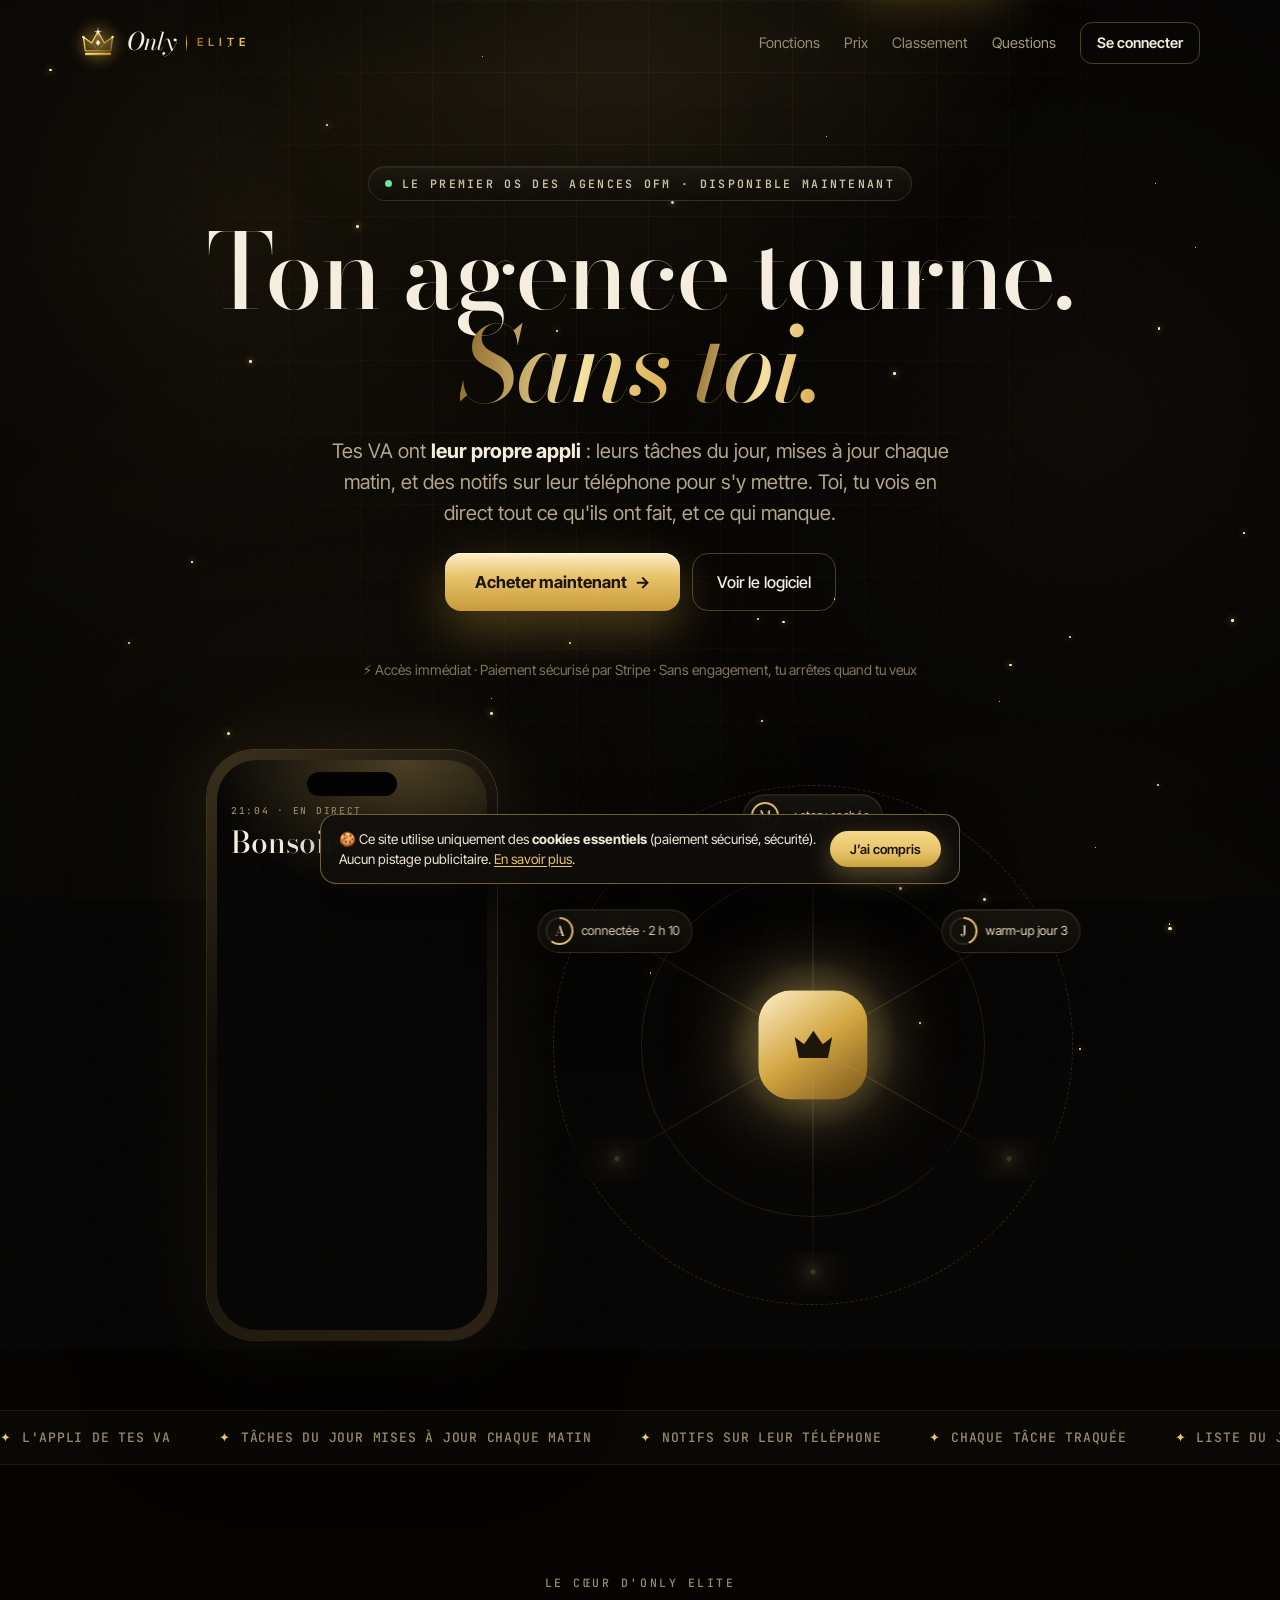
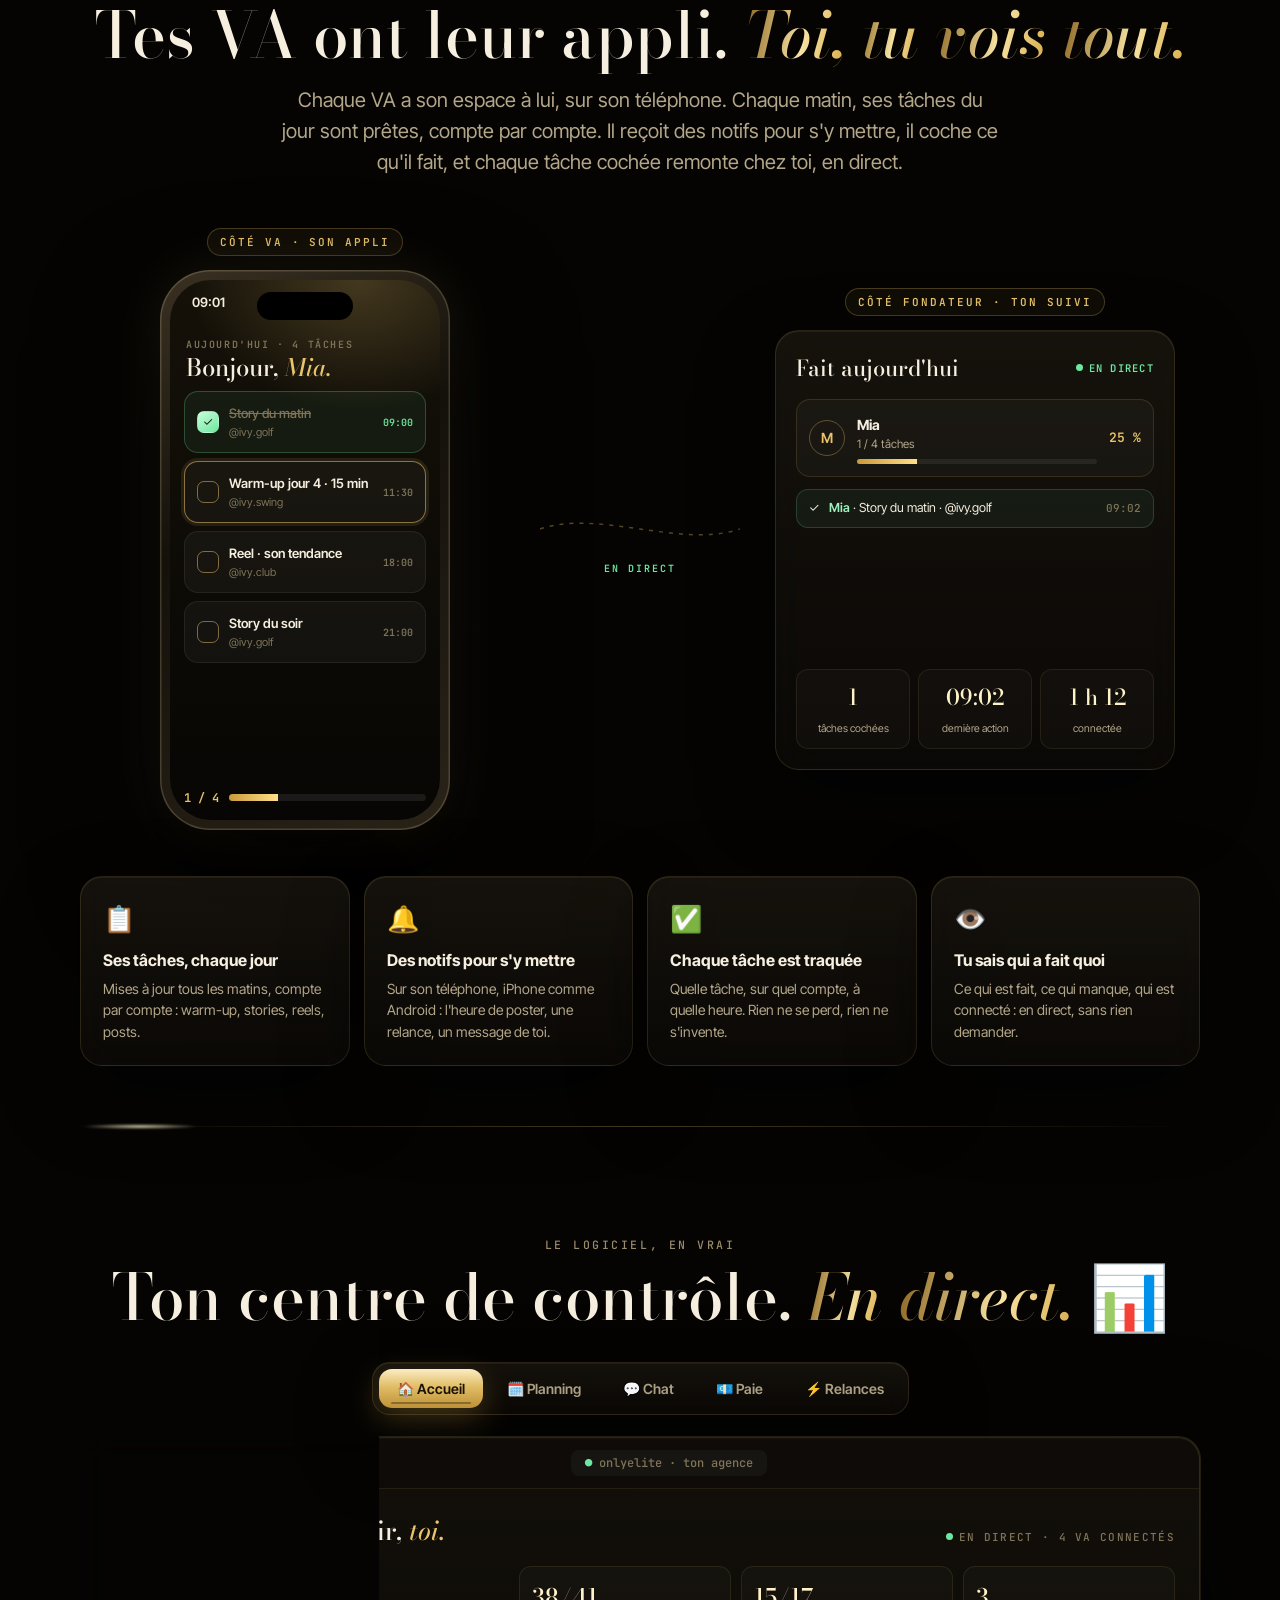
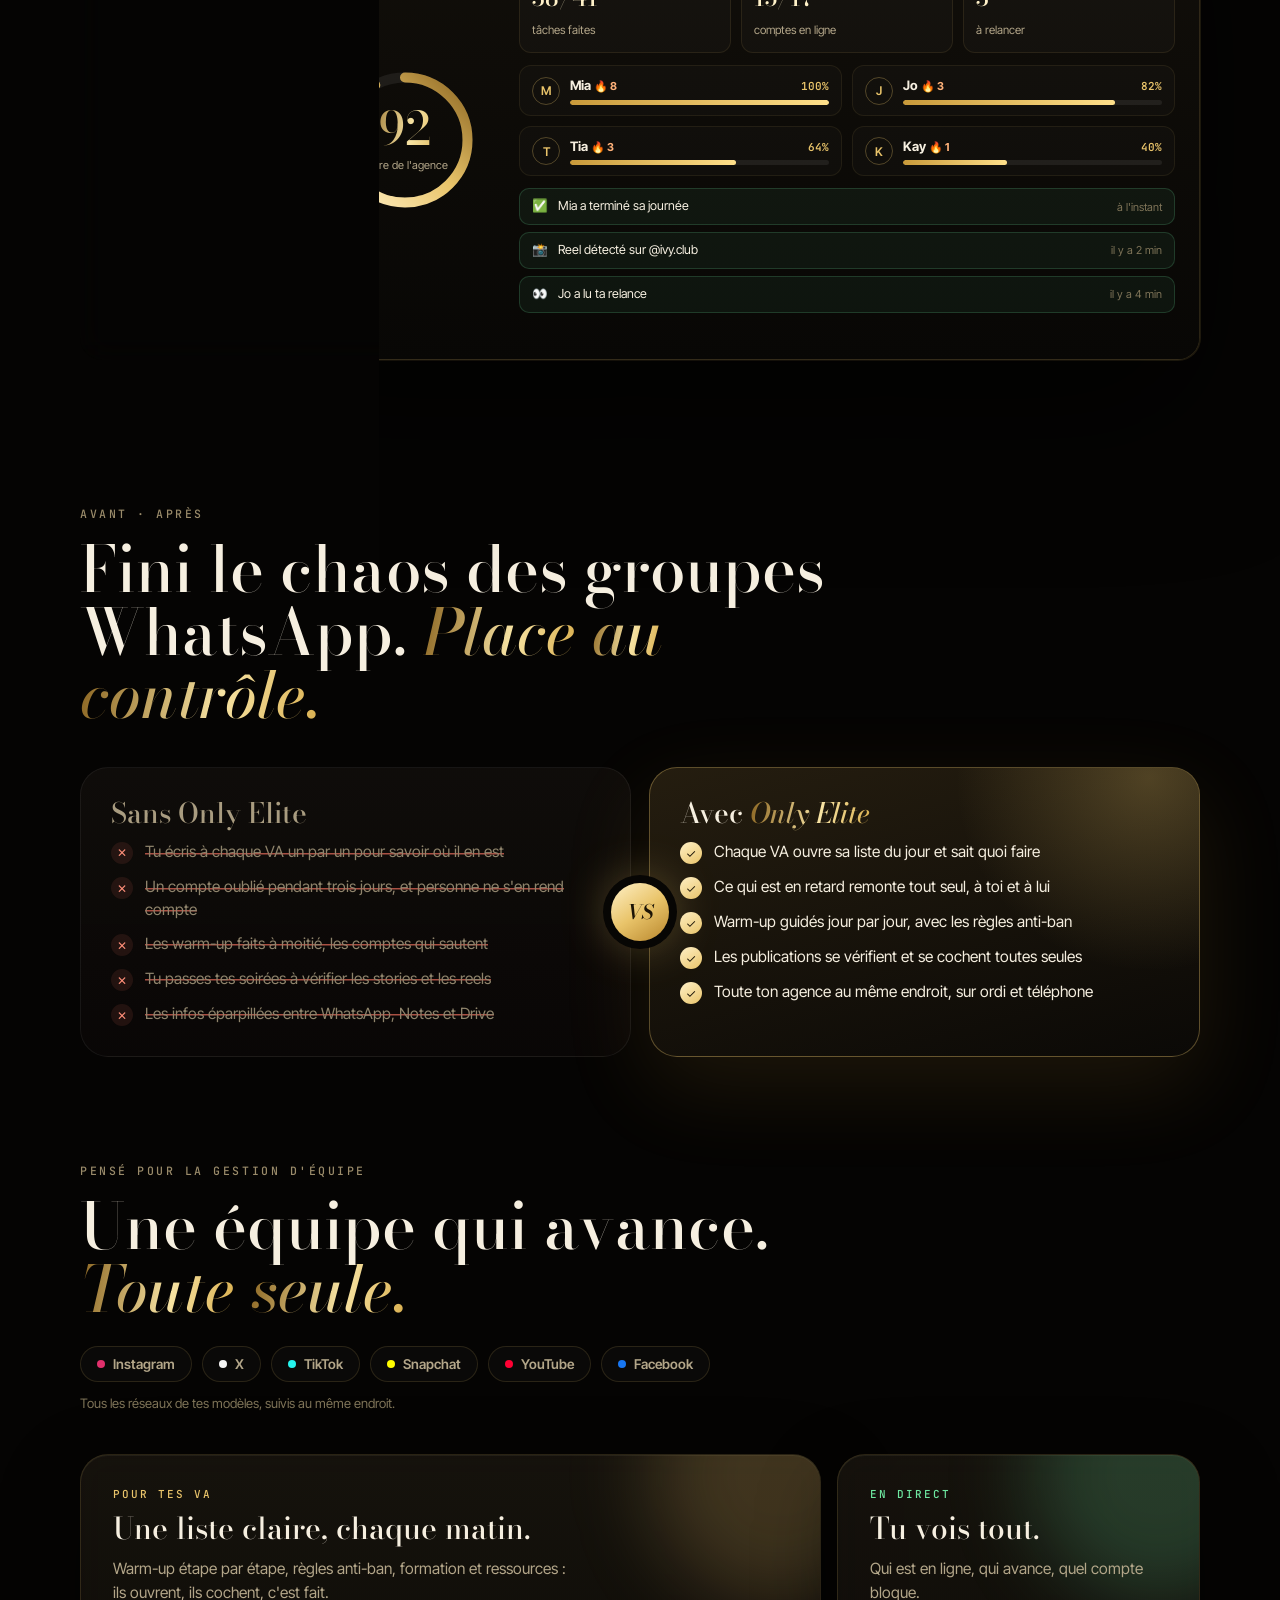
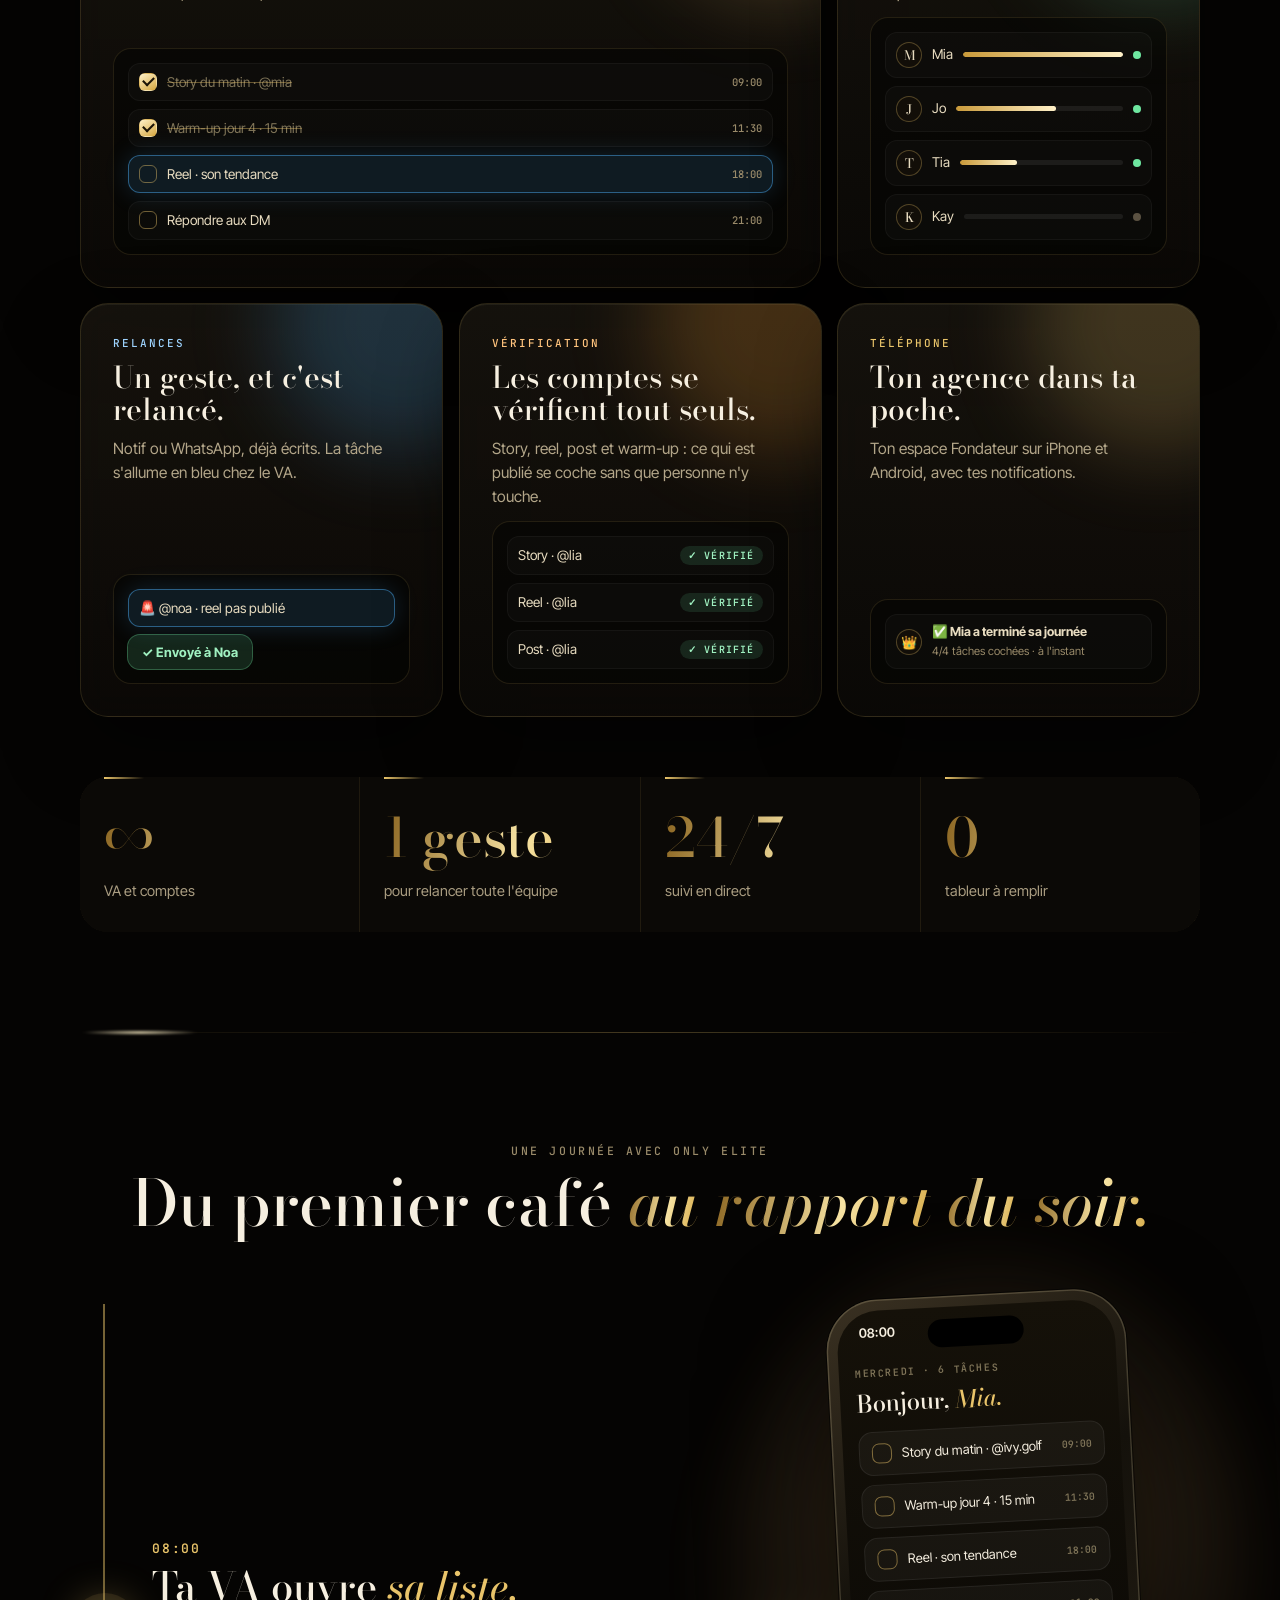
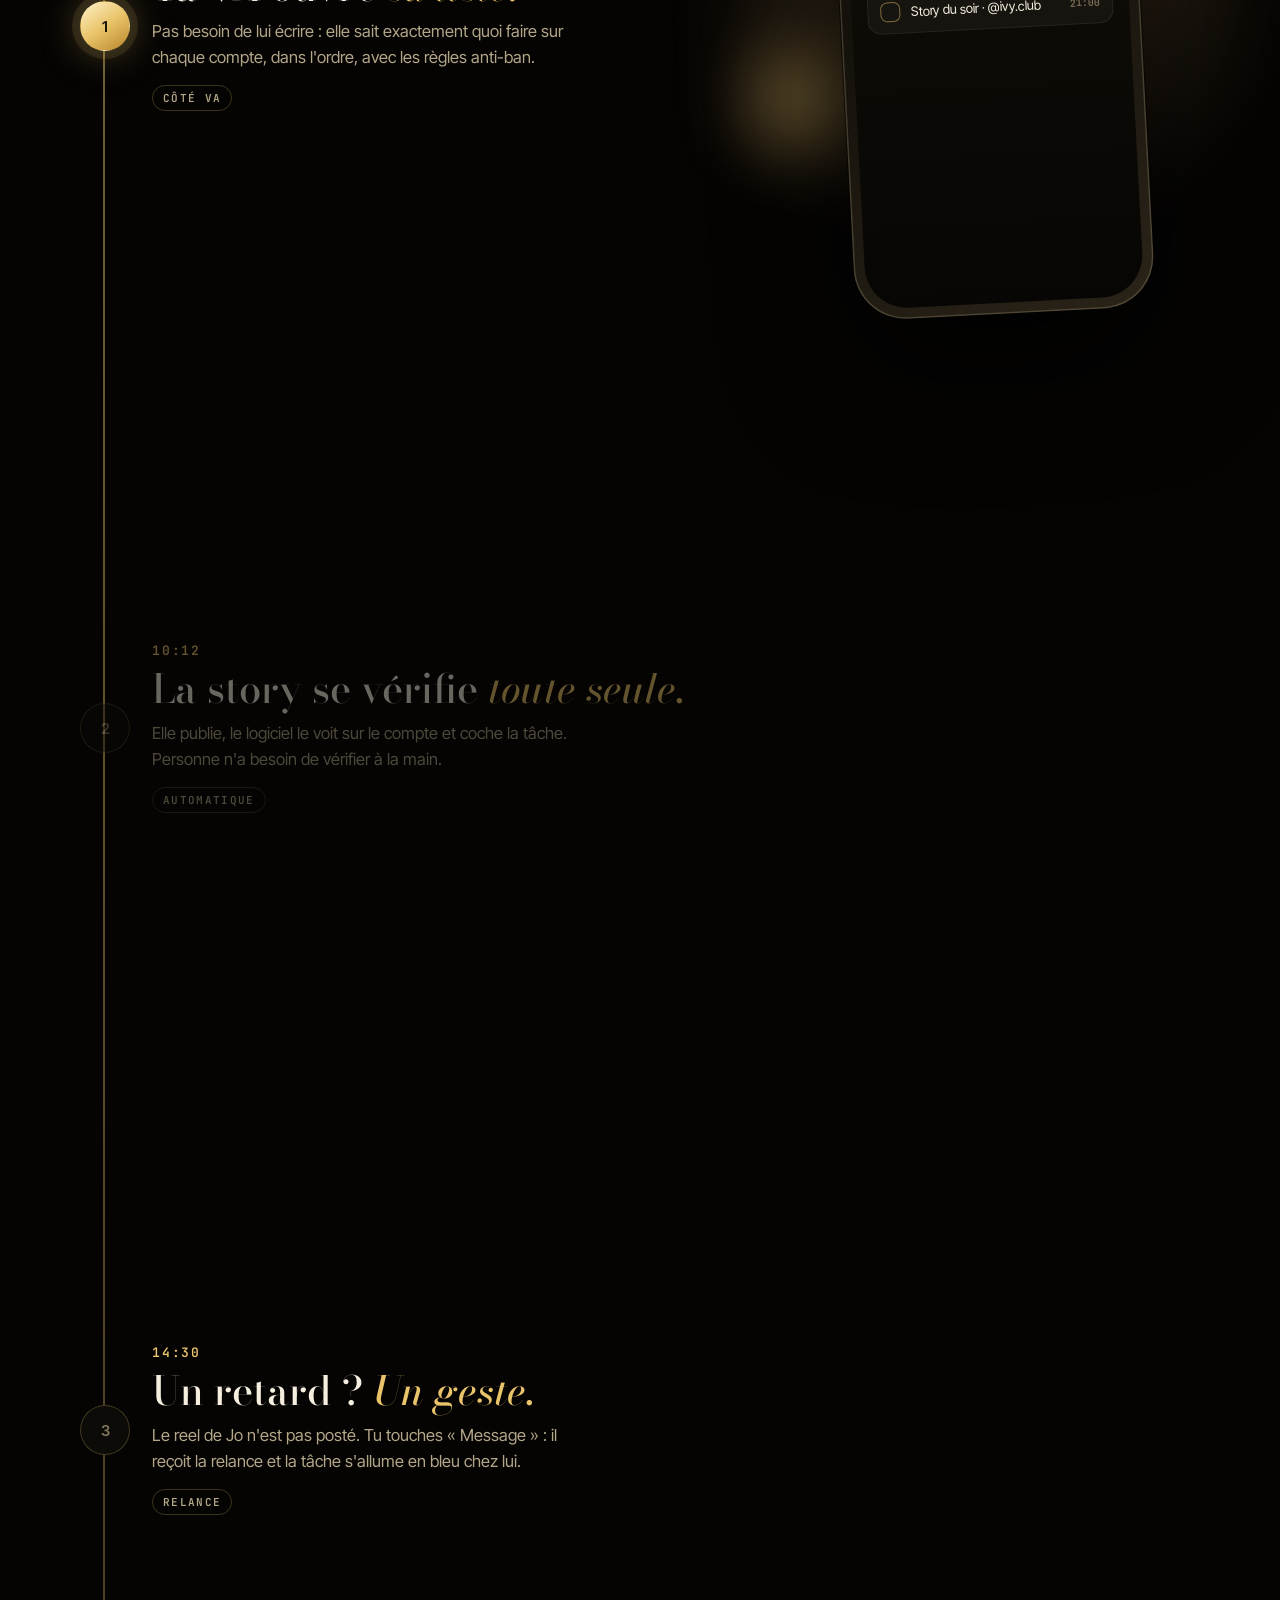
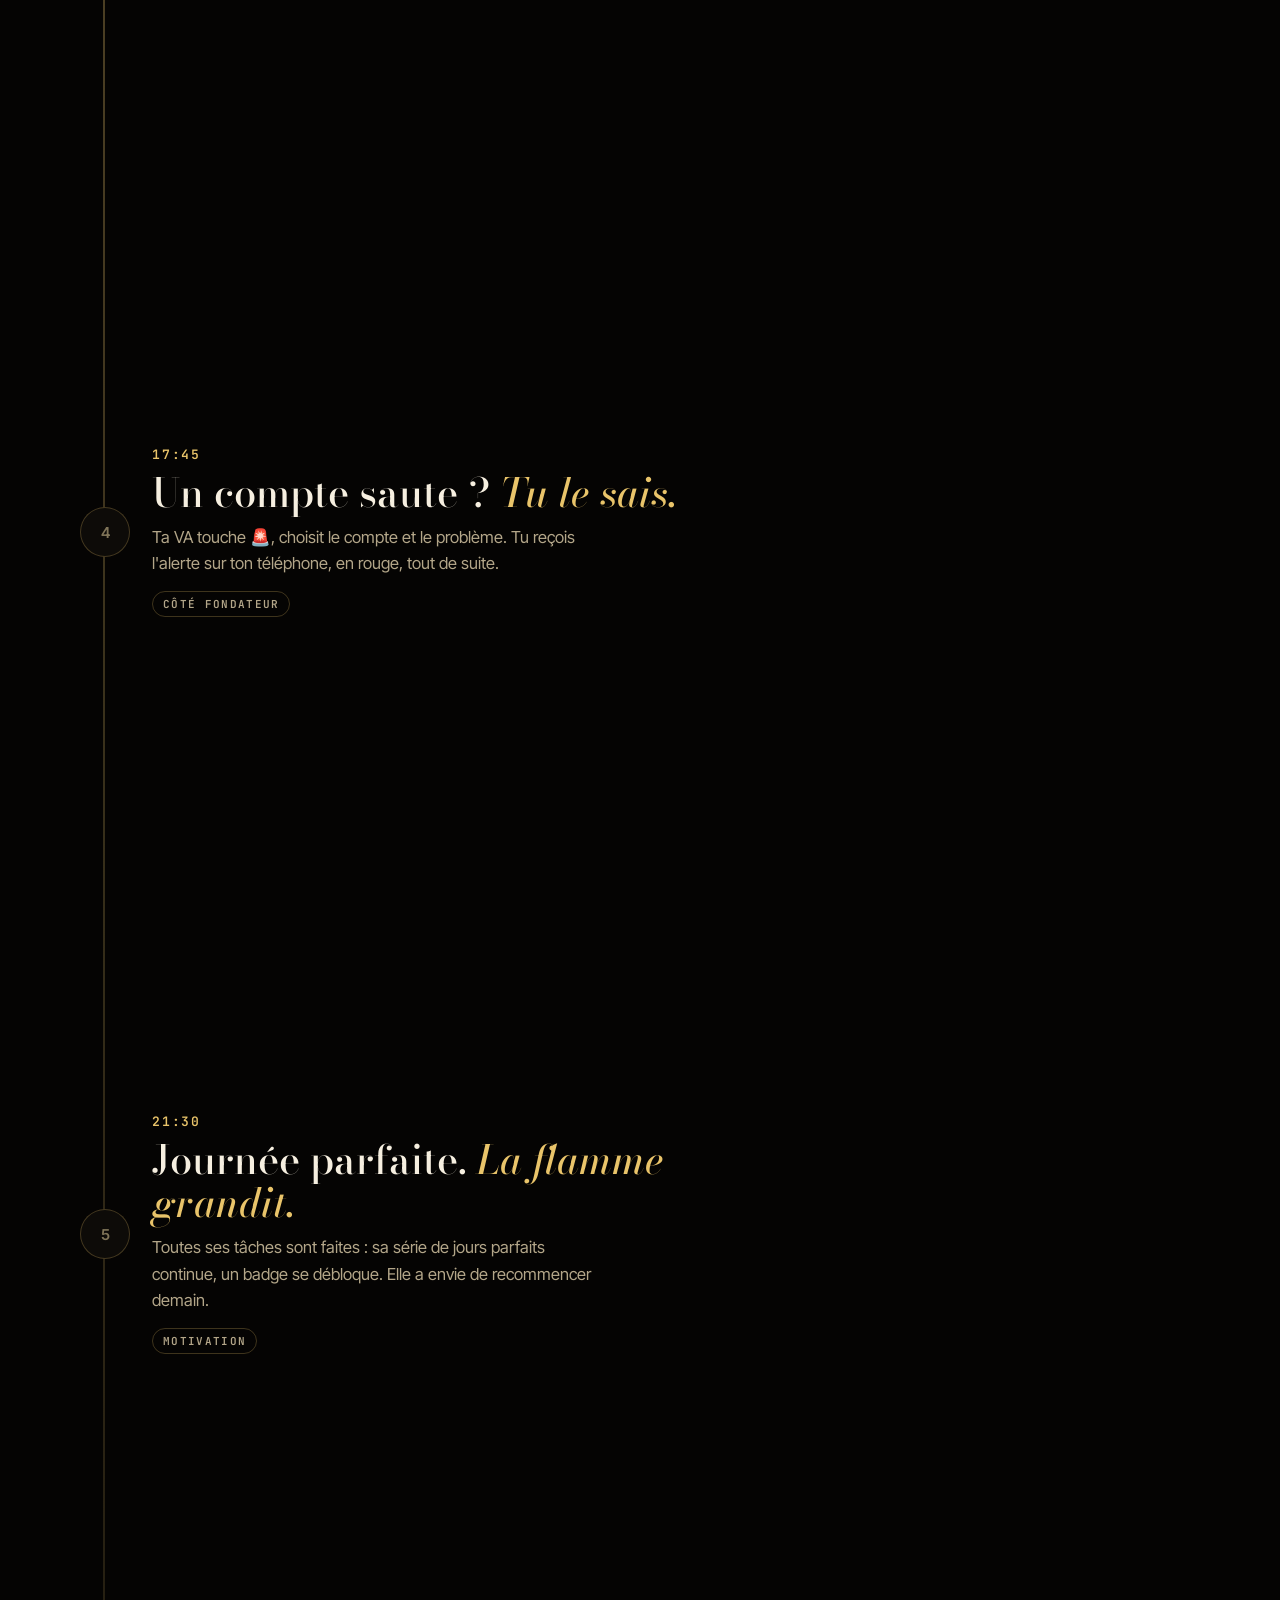
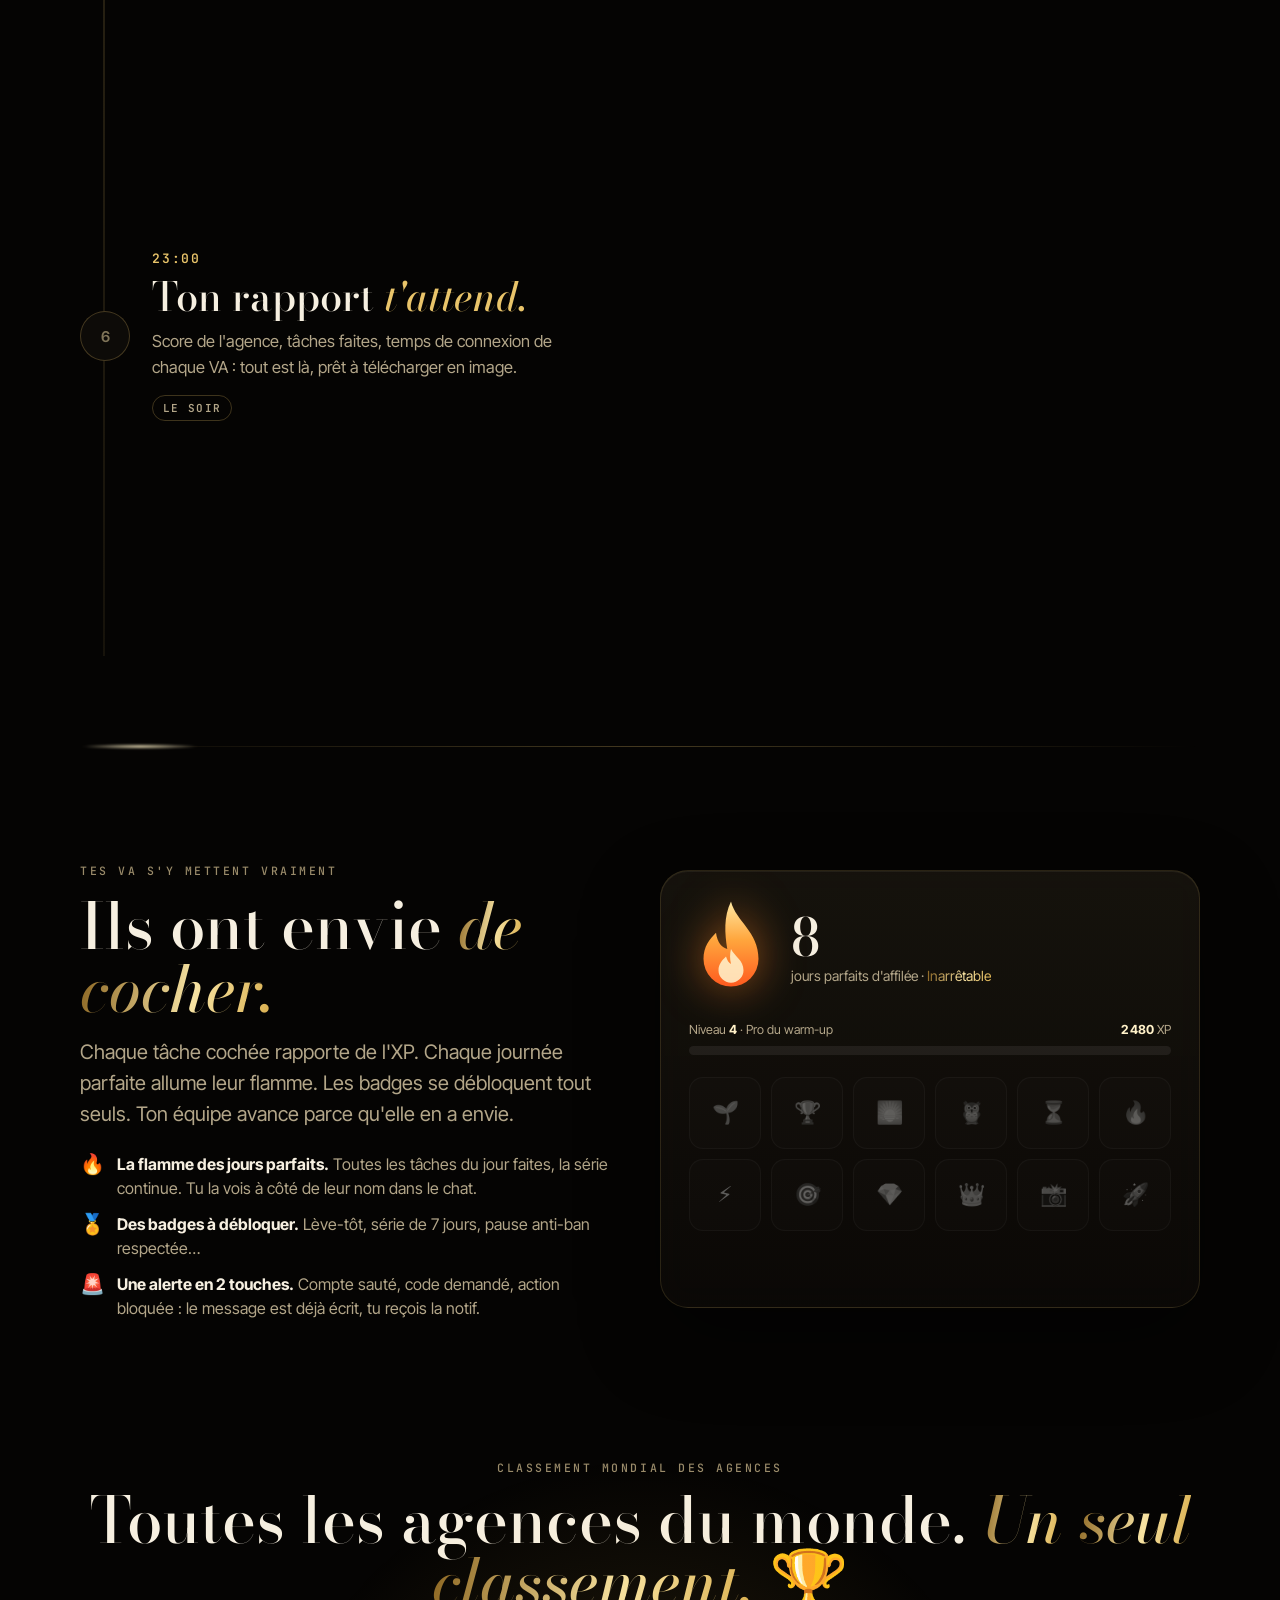
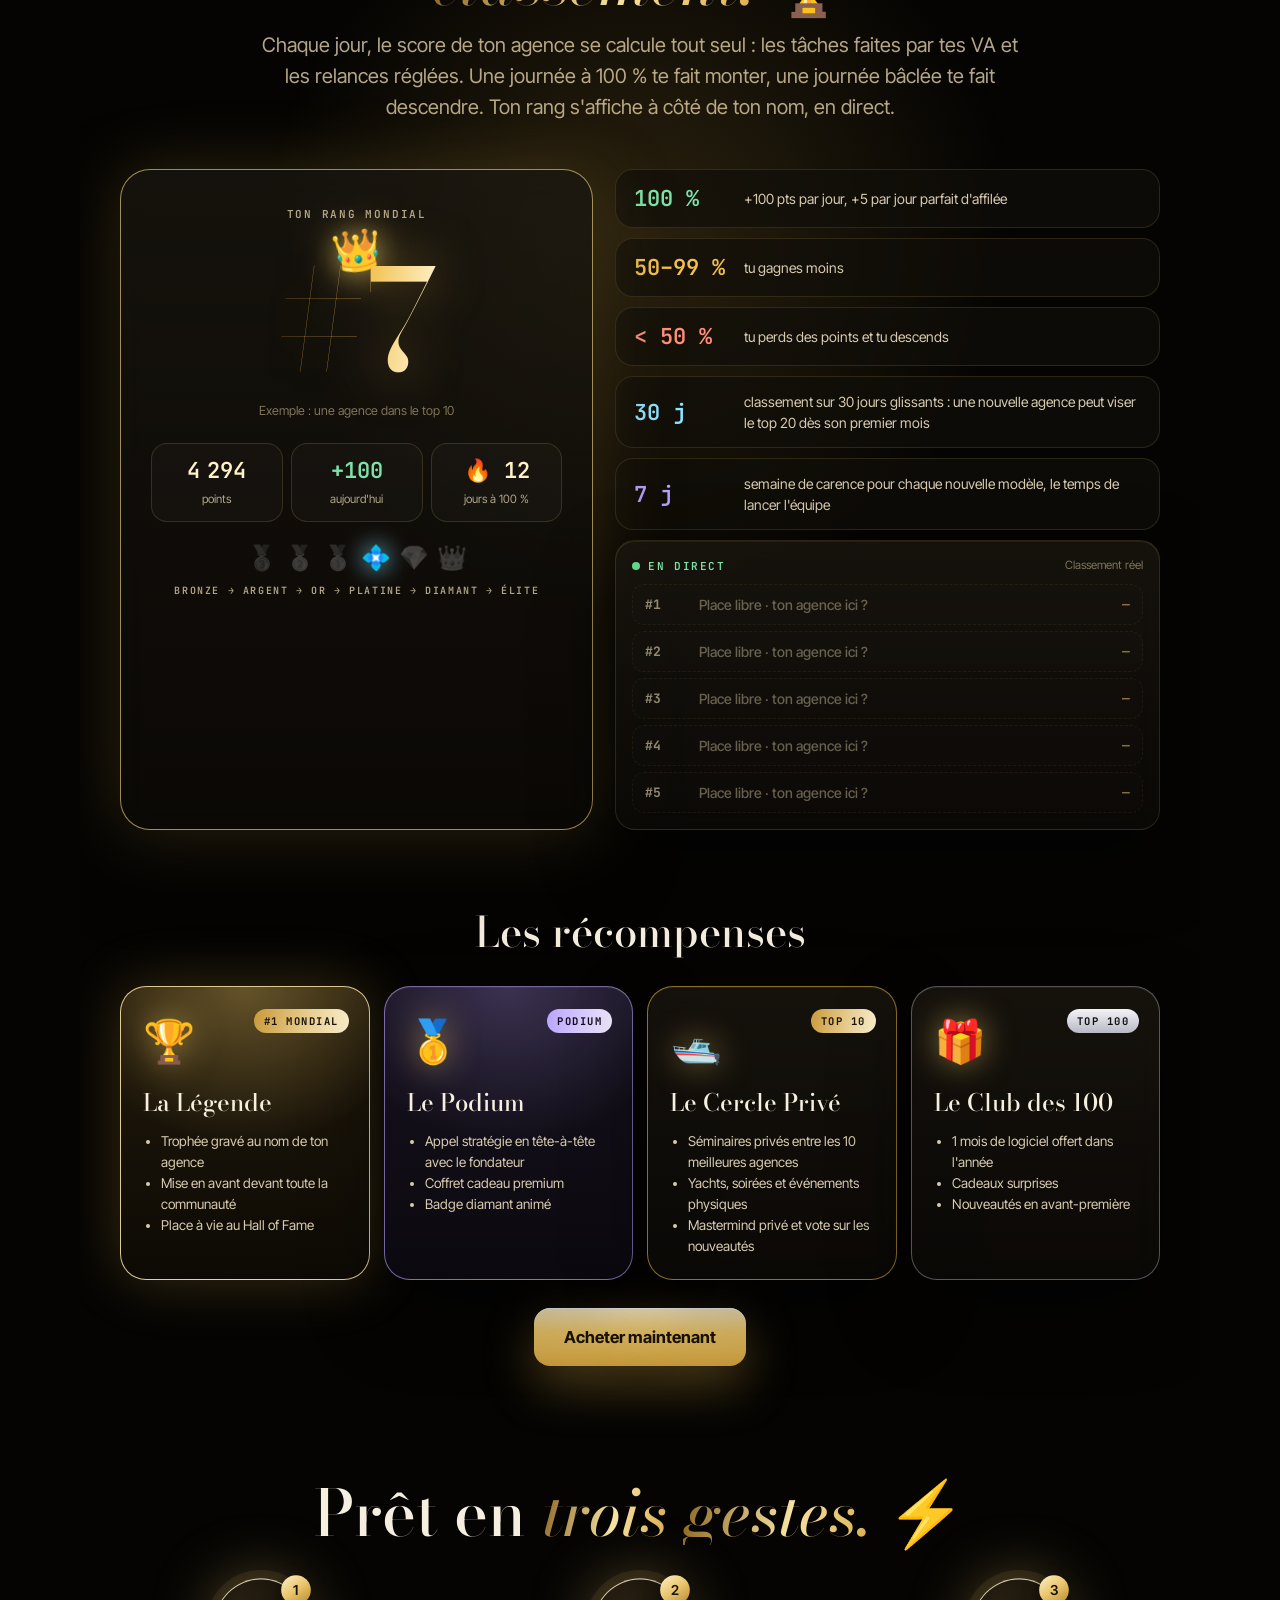
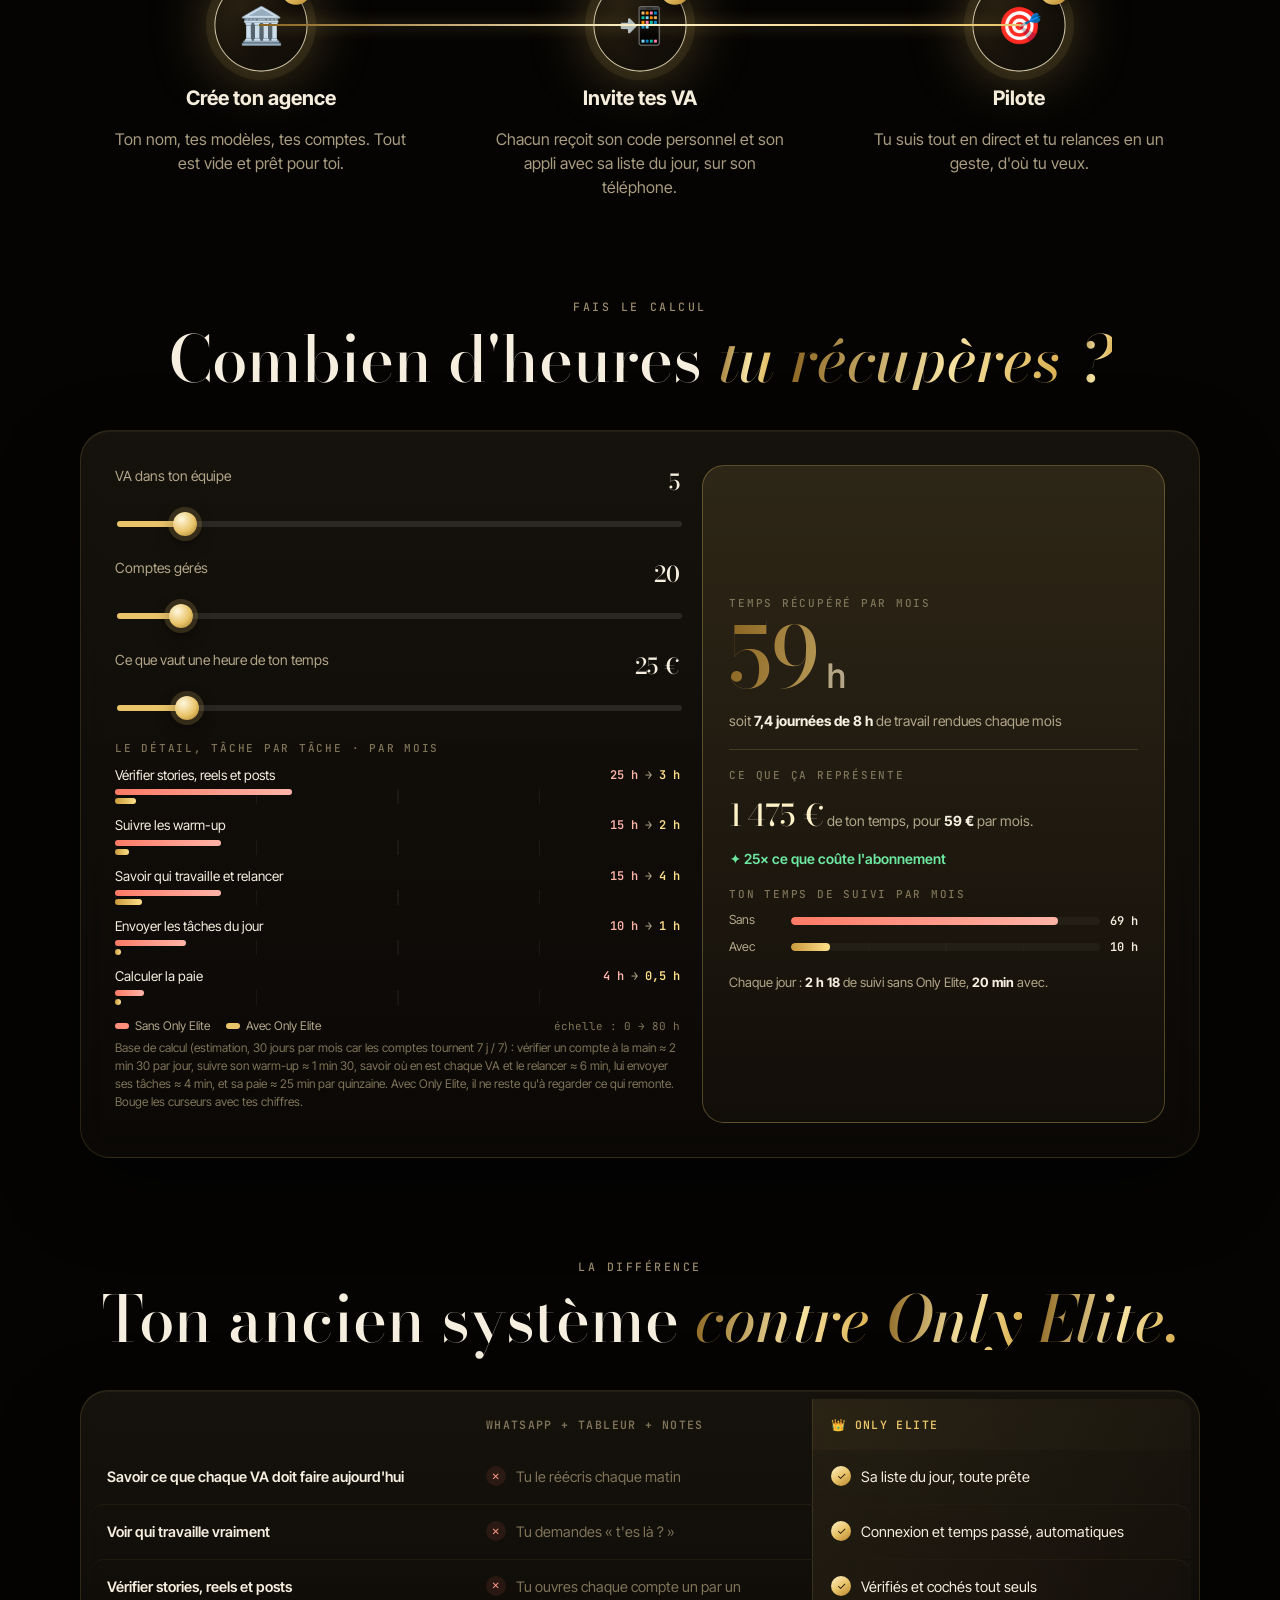
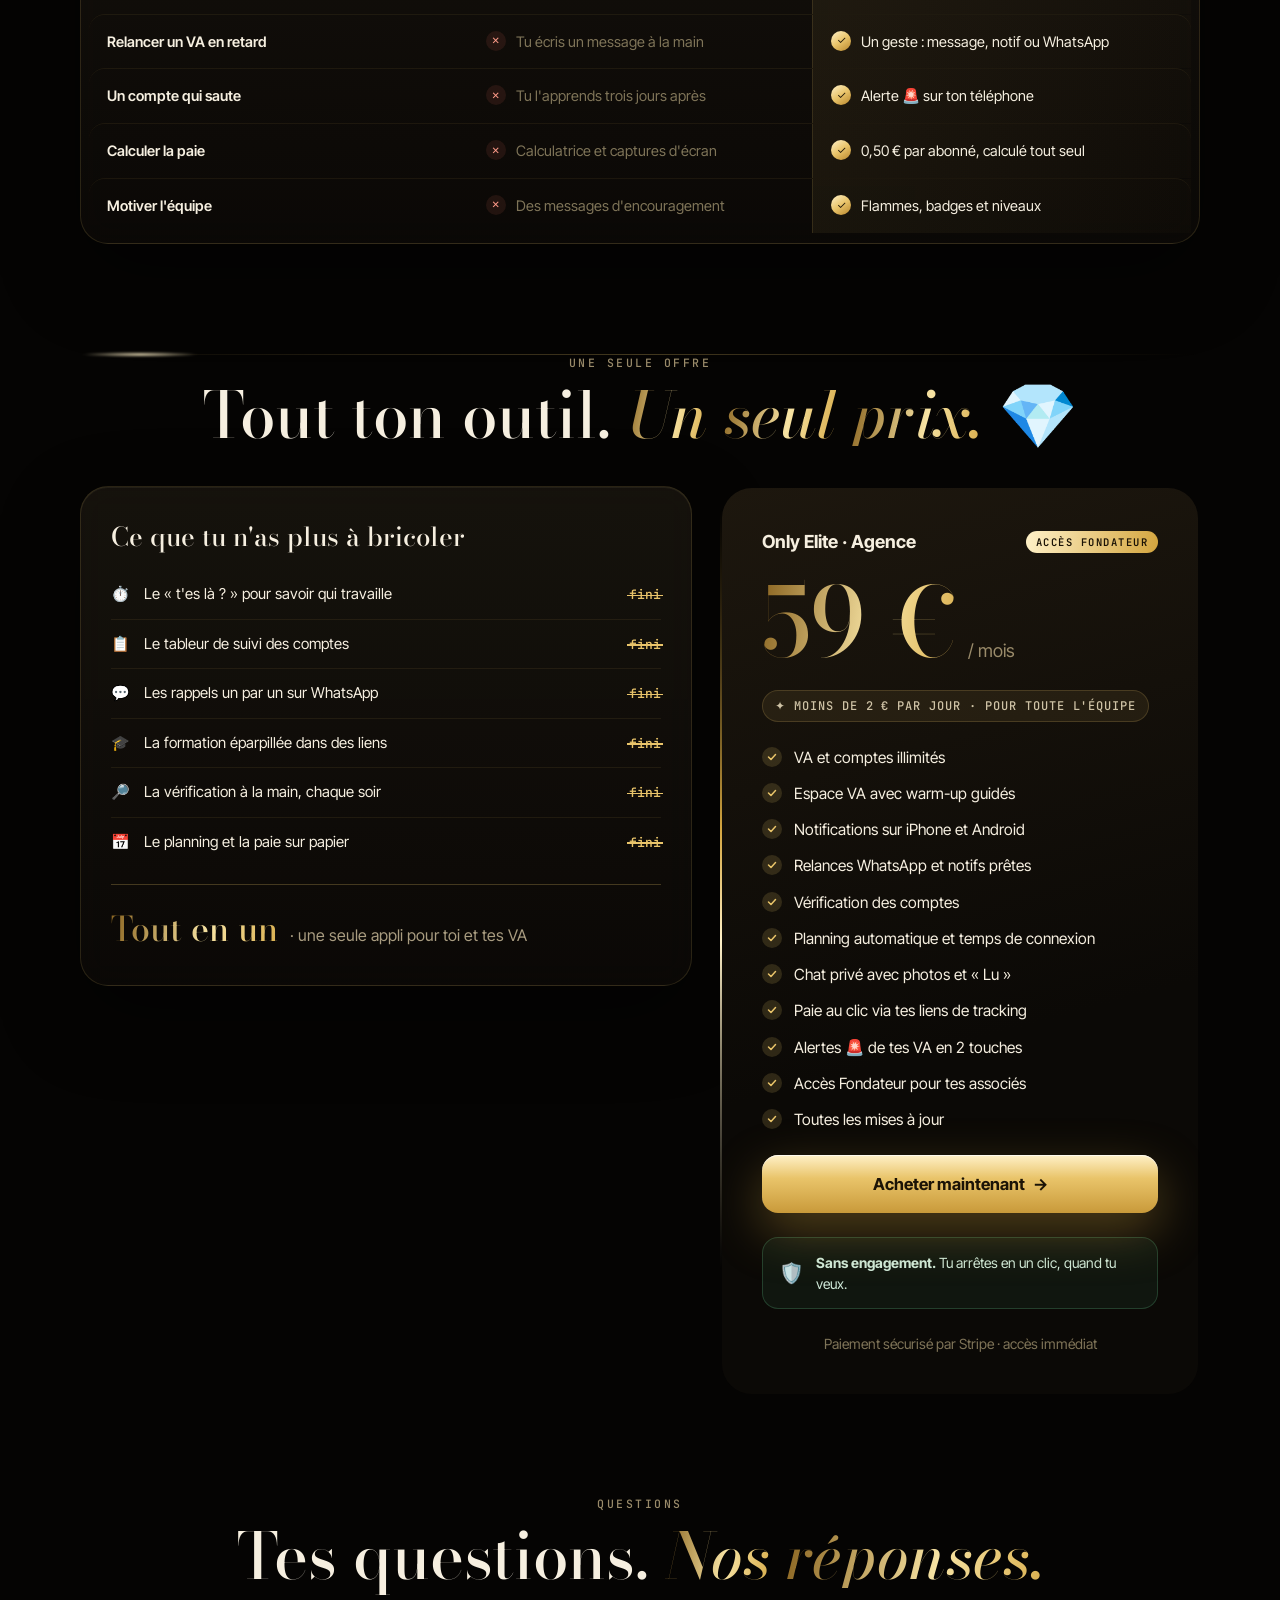
==== commit 84478d47: "Ajout du bandeau de consentement cookies (conformite RGPD/ePrivacy) Co-Authored-By: Claude Opus 4.8 " ====
--- a/index.html
+++ b/index.html
@@ -1175,5 +1175,6 @@
   // compteur de points de l'exemple qui monte quand la section apparaît
   const pe=document.getElementById('xLbPts'); let done=false; const io=new IntersectionObserver(es=>{ if(done||!es.some(e=>e.isIntersecting)) return; done=true; const to=4380, t0=performance.now(); const st=n=>{ const x=Math.min(1,(n-t0)/2600), v=Math.round(to*(1-Math.pow(1-x,3))); pe.textContent=v.toLocaleString('fr-FR'); if(x<1) requestAnimationFrame(st); }; requestAnimationFrame(st); },{threshold:.3}); if(pe) io.observe(pe);
 })();
-</script></body>
+</script><script src="cookies.js" defer></script>
+</body>
 </html>
